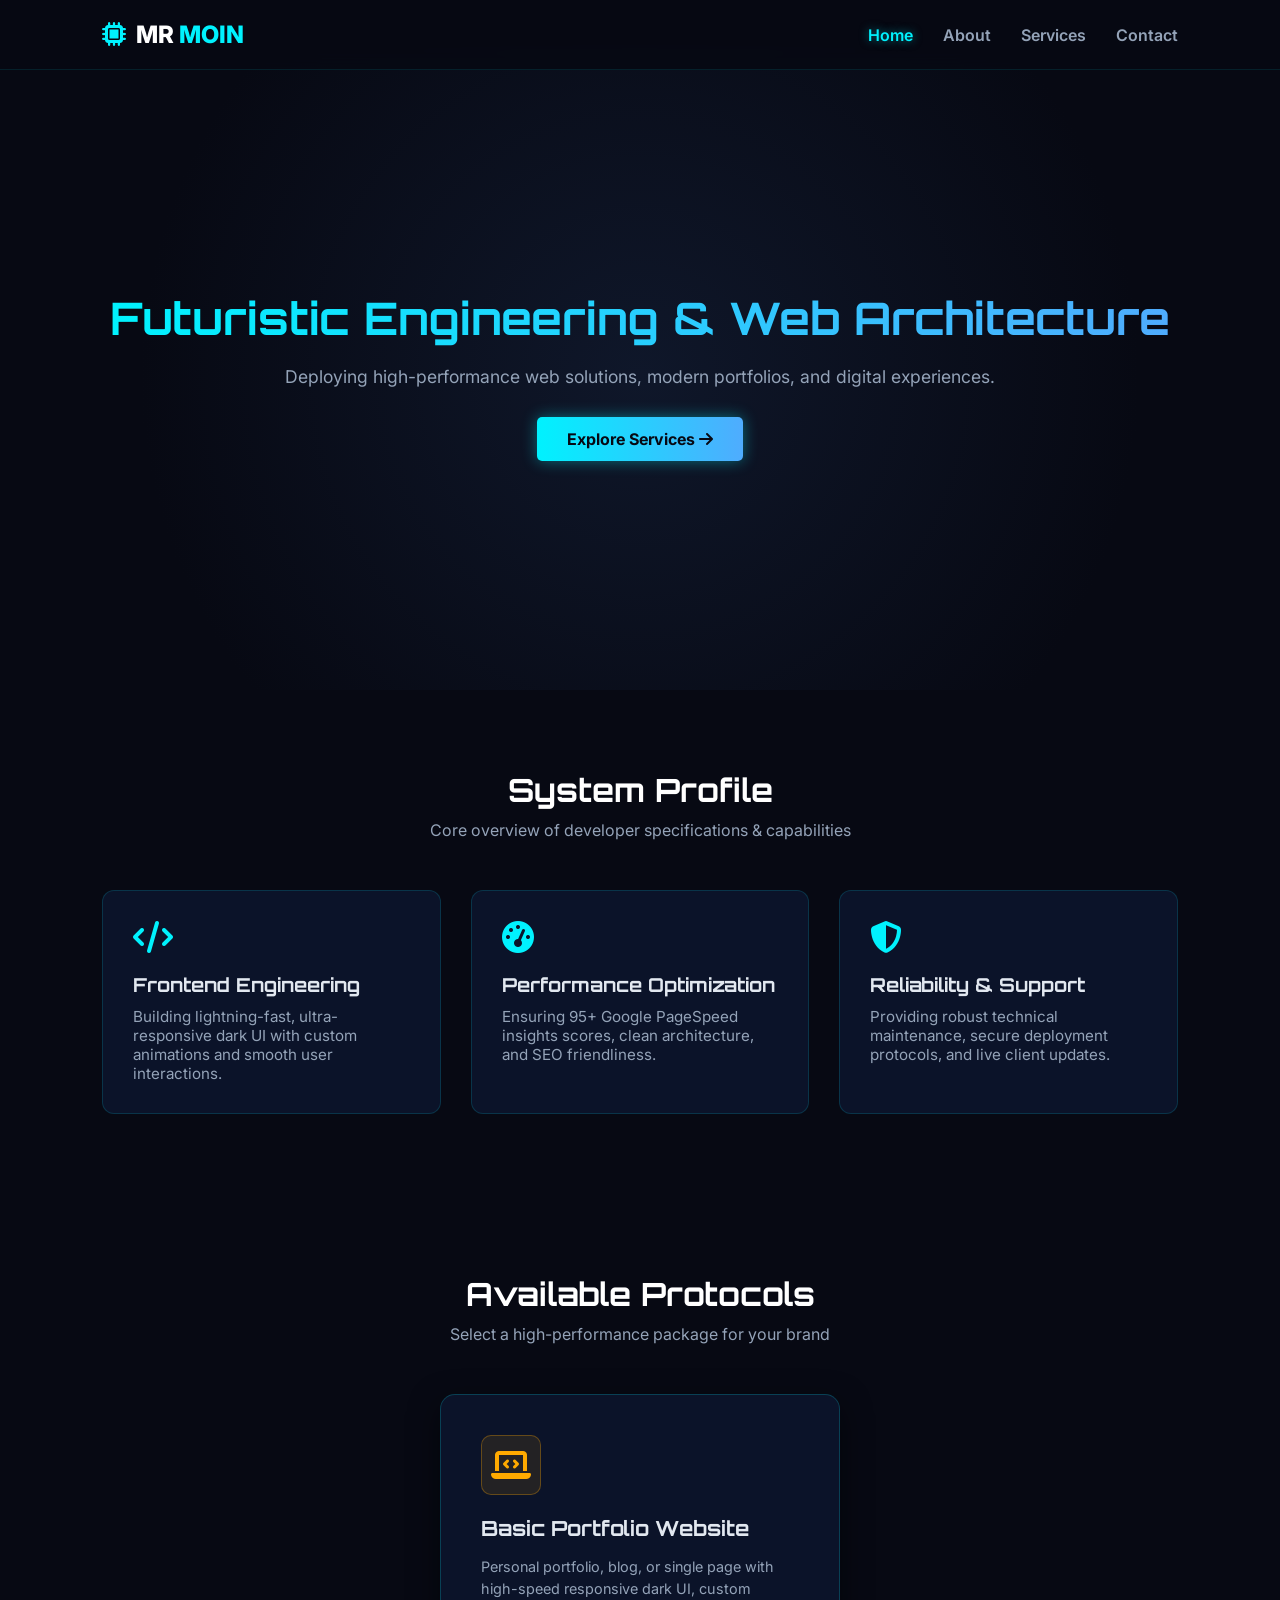
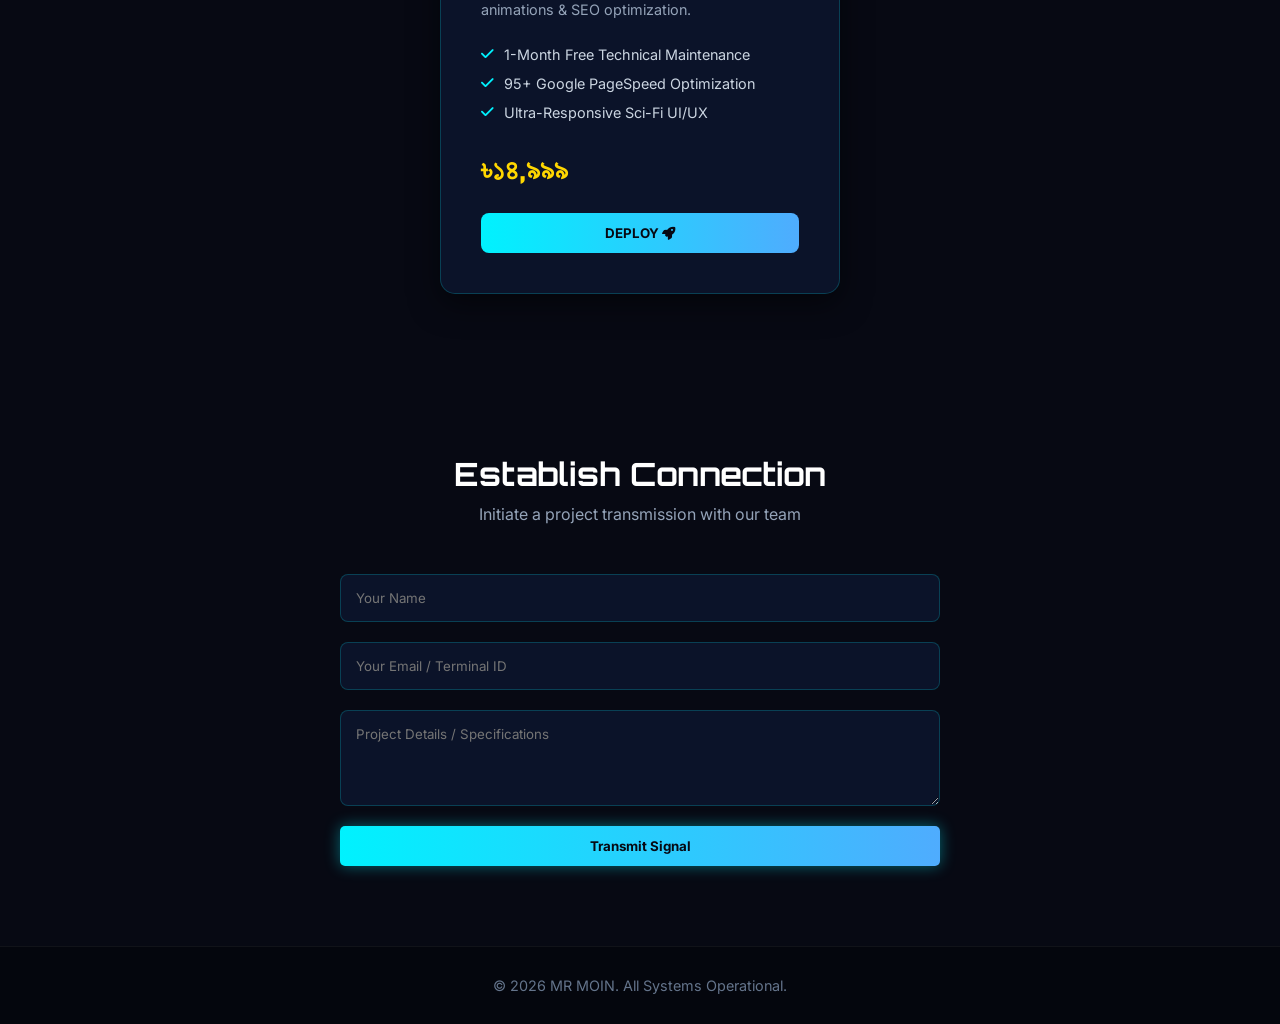
==== index.html @ 54eae76b "Add files via upload" ====
<!DOCTYPE html>
<html lang="en">
<head>
    <meta charset="UTF-8">
    <meta name="viewport" content="width=device-width, initial-scale=1.0">
    <title>MR MOIN | Basic Portfolio & Tech Services</title>
    <link href="https://fonts.googleapis.com/css2?family=Orbitron:wght@400;600;800&family=Inter:wght@300;400;600&display=swap" rel="stylesheet">
    <link rel="stylesheet" href="https://cdnjs.cloudflare.com/ajax/libs/font-awesome/6.4.0/css/all.min.css">
    <link rel="stylesheet" href="style.css">
</head>
<body>

    <header>
        <div class="logo">
            <span class="logo-icon"><i class="fa-solid fa-microchip"></i></span>
            <span class="logo-text">MR <span class="highlight">MOIN</span></span>
        </div>
        <nav>
            <ul>
                <li><a href="#home" class="active">Home</a></li>
                <li><a href="#about">About</a></li>
                <li><a href="#services">Services</a></li>
                <li><a href="#contact">Contact</a></li>
            </ul>
        </nav>
    </header>

    <section id="home" class="hero">
        <div class="hero-content">
            <h1>Futuristic Engineering & Web Architecture</h1>
            <p>Deploying high-performance web solutions, modern portfolios, and digital experiences.</p>
            <a href="#services" class="cta-btn">Explore Services <i class="fa-solid fa-arrow-right"></i></a>
        </div>
    </section>

    <section id="about" class="about-section">
        <div class="section-title">
            <h2>System Profile</h2>
            <p>Core overview of developer specifications & capabilities</p>
        </div>
        <div class="about-grid">
            <div class="about-card">
                <i class="fa-solid fa-code"></i>
                <h3>Frontend Engineering</h3>
                <p>Building lightning-fast, ultra-responsive dark UI with custom animations and smooth user interactions.</p>
            </div>
            <div class="about-card">
                <i class="fa-solid fa-gauge-high"></i>
                <h3>Performance Optimization</h3>
                <p>Ensuring 95+ Google PageSpeed insights scores, clean architecture, and SEO friendliness.</p>
            </div>
            <div class="about-card">
                <i class="fa-solid fa-shield-halved"></i>
                <h3>Reliability & Support</h3>
                <p>Providing robust technical maintenance, secure deployment protocols, and live client updates.</p>
            </div>
        </div>
    </section>

    <section id="services" class="services-section">
        <div class="section-title">
            <h2>Available Protocols</h2>
            <p>Select a high-performance package for your brand</p>
        </div>
        <div class="pricing-container">
            <div class="price-card">
                <div class="card-icon"><i class="fa-solid fa-laptop-code"></i></div>
                <h3>Basic Portfolio Website</h3>
                <p class="desc">Personal portfolio, blog, or single page with high-speed responsive dark UI, custom animations & SEO optimization.</p>
                <ul class="features">
                    <li><i class="fa-solid fa-check"></i> 1-Month Free Technical Maintenance</li>
                    <li><i class="fa-solid fa-check"></i> 95+ Google PageSpeed Optimization</li>
                    <li><i class="fa-solid fa-check"></i> Ultra-Responsive Sci-Fi UI/UX</li>
                </ul>
                <div class="price">৳১৪,৯৯৯</div>
                <button class="deploy-btn" onclick="openModal('Basic Portfolio')">DEPLOY <i class="fa-solid fa-rocket"></i></button>
            </div>
        </div>
    </section>

    <section id="contact" class="contact-section">
        <div class="section-title">
            <h2>Establish Connection</h2>
            <p>Initiate a project transmission with our team</p>
        </div>
        <form class="contact-form" onsubmit="handleForm(event)">
            <input type="text" placeholder="Your Name" required>
            <input type="email" placeholder="Your Email / Terminal ID" required>
            <textarea placeholder="Project Details / Specifications" rows="4" required></textarea>
            <button type="submit" class="cta-btn">Transmit Signal</button>
        </form>
    </section>

    <div id="deployModal" class="modal">
        <div class="modal-content">
            <span class="close-btn" onclick="closeModal()">&times;</span>
            <h3 id="modalTitle">Protocol Initialized</h3>
            <p>You have selected this package. Contact us via WhatsApp or Direct Call to finalize deployment.</p>
            <a href="https://wa.me/88018xxxxxxxx" target="_blank" class="whatsapp-btn"><i class="fa-brands fa-whatsapp"></i> Chat on WhatsApp</a>
        </div>
    </div>

    <footer>
        <p>&copy; 2026 MR MOIN. All Systems Operational.</p>
    </footer>

    <script src="script.js"></script>
</body>
</html>
---- style.css ----
* {
    margin: 0;
    padding: 0;
    box-sizing: border-box;
    font-family: 'Inter', sans-serif;
    scroll-behavior: smooth;
}

body {
    background-color: #070913;
    color: #e2e8f0;
    overflow-x: hidden;
}

/* Header Navbar */
header {
    display: flex;
    justify-content: space-between;
    align-items: center;
    padding: 20px 8%;
    background: rgba(7, 9, 19, 0.9);
    backdrop-filter: blur(10px);
    position: fixed;
    width: 100%;
    top: 0;
    z-index: 1000;
    border-bottom: 1px solid rgba(0, 242, 254, 0.1);
}

.logo {
    display: flex;
    align-items: center;
    gap: 10px;
    font-family: 'Orbitron', sans-serif;
    font-size: 1.5rem;
    font-weight: 800;
    color: #fff;
}

.logo-icon {
    color: #00f2fe;
}

.highlight {
    color: #00f2fe;
}

nav ul {
    display: flex;
    list-style: none;
    gap: 30px;
}

nav ul li a {
    text-decoration: none;
    color: #94a3b8;
    font-weight: 600;
    transition: 0.3s;
}

nav ul li a:hover, nav ul li a.active {
    color: #00f2fe;
    text-shadow: 0 0 10px rgba(0, 242, 254, 0.5);
}

/* Hero Section */
.hero {
    height: 70vh;
    display: flex;
    align-items: center;
    justify-content: center;
    text-align: center;
    padding: 0 20px;
    background: radial-gradient(circle at center, #0f172a 0%, #070913 70%);
    margin-top: 60px;
}

.hero-content h1 {
    font-family: 'Orbitron', sans-serif;
    font-size: 2.8rem;
    margin-bottom: 20px;
    background: linear-gradient(90deg, #00f2fe, #4facfe);
    -webkit-background-clip: text;
    -webkit-text-fill-color: transparent;
}

.hero-content p {
    font-size: 1.1rem;
    color: #94a3b8;
    margin-bottom: 30px;
}

.cta-btn {
    display: inline-block;
    padding: 12px 30px;
    background: linear-gradient(90deg, #00f2fe, #4facfe);
    color: #070913;
    font-weight: 700;
    text-decoration: none;
    border-radius: 5px;
    box-shadow: 0 0 15px rgba(0, 242, 254, 0.4);
    transition: 0.3s;
    border: none;
    cursor: pointer;
}

.cta-btn:hover {
    transform: translateY(-2px);
    box-shadow: 0 0 25px rgba(0, 242, 254, 0.8);
}

/* Common Section Styling */
section {
    padding: 80px 8%;
}

.section-title {
    text-align: center;
    margin-bottom: 50px;
}

.section-title h2 {
    font-family: 'Orbitron', sans-serif;
    font-size: 2rem;
    color: #fff;
    margin-bottom: 10px;
}

.section-title p {
    color: #94a3b8;
}

/* About Grid */
.about-grid {
    display: grid;
    grid-template-columns: repeat(auto-fit, minmax(280px, 1fr));
    gap: 30px;
}

.about-card {
    background: #0b1329;
    border: 1px solid rgba(0, 242, 254, 0.15);
    padding: 30px;
    border-radius: 12px;
    transition: 0.3s;
}

.about-card:hover {
    border-color: #00f2fe;
    box-shadow: 0 0 20px rgba(0, 242, 254, 0.2);
    transform: translateY(-5px);
}

.about-card i {
    font-size: 2rem;
    color: #00f2fe;
    margin-bottom: 20px;
}

.about-card h3 {
    font-family: 'Orbitron', sans-serif;
    margin-bottom: 10px;
    font-size: 1.2rem;
}

.about-card p {
    color: #94a3b8;
    font-size: 0.95rem;
}

/* Pricing / Services Cards */
.pricing-container {
    display: flex;
    justify-content: center;
}

.price-card {
    background: #0b1329;
    border: 1px solid rgba(0, 242, 254, 0.2);
    border-radius: 15px;
    padding: 40px;
    width: 100%;
    max-width: 400px;
    position: relative;
    box-shadow: 0 10px 30px rgba(0,0,0,0.5);
}

.card-icon {
    font-size: 2rem;
    color: #ffaa00;
    background: rgba(255, 170, 0, 0.1);
    width: 60px;
    height: 60px;
    display: flex;
    align-items: center;
    justify-content: center;
    border-radius: 10px;
    margin-bottom: 20px;
    border: 1px solid rgba(255, 170, 0, 0.3);
}

.price-card h3 {
    font-family: 'Orbitron', sans-serif;
    font-size: 1.3rem;
    margin-bottom: 15px;
}

.price-card .desc {
    color: #94a3b8;
    font-size: 0.9rem;
    margin-bottom: 25px;
    line-height: 1.5;
}

.features {
    list-style: none;
    margin-bottom: 30px;
}

.features li {
    font-size: 0.9rem;
    color: #cbd5e1;
    margin-bottom: 12px;
    display: flex;
    align-items: center;
    gap: 10px;
}

.features li i {
    color: #00f2fe;
}

.price {
    font-family: 'Orbitron', sans-serif;
    font-size: 1.8rem;
    font-weight: 800;
    color: #ffd700;
    margin-bottom: 25px;
}

.deploy-btn {
    width: 100%;
    padding: 12px;
    background: linear-gradient(90deg, #00f2fe, #4facfe);
    border: none;
    border-radius: 8px;
    font-weight: 700;
    color: #070913;
    cursor: pointer;
    transition: 0.3s;
}

.deploy-btn:hover {
    opacity: 0.9;
    box-shadow: 0 0 15px rgba(0, 242, 254, 0.6);
}

/* Contact Form */
.contact-form {
    max-width: 600px;
    margin: 0 auto;
    display: flex;
    flex-direction: column;
    gap: 20px;
}

.contact-form input, .contact-form textarea {
    background: #0b1329;
    border: 1px solid rgba(0, 242, 254, 0.2);
    padding: 15px;
    border-radius: 8px;
    color: #fff;
    outline: none;
}

.contact-form input:focus, .contact-form textarea:focus {
    border-color: #00f2fe;
}

/* Modal Styling */
.modal {
    display: none;
    position: fixed;
    z-index: 2000;
    left: 0;
    top: 0;
    width: 100%;
    height: 100%;
    background: rgba(0,0,0,0.8);
    backdrop-filter: blur(5px);
    justify-content: center;
    align-items: center;
}

.modal-content {
    background: #0b1329;
    border: 1px solid #00f2fe;
    padding: 40px;
    border-radius: 15px;
    text-align: center;
    max-width: 400px;
    width: 90%;
    position: relative;
    box-shadow: 0 0 30px rgba(0, 242, 254, 0.3);
}

.close-btn {
    position: absolute;
    top: 15px;
    right: 20px;
    font-size: 1.5rem;
    cursor: pointer;
    color: #94a3b8;
}

.whatsapp-btn {
    display: inline-block;
    margin-top: 20px;
    background: #25d366;
    color: #fff;
    padding: 10px 20px;
    border-radius: 8px;
    text-decoration: none;
    font-weight: 600;
}

footer {
    text-align: center;
    padding: 30px;
    background: #04060d;
    color: #64748b;
    font-size: 0.9rem;
    border-top: 1px solid rgba(255,255,255,0.05);
}
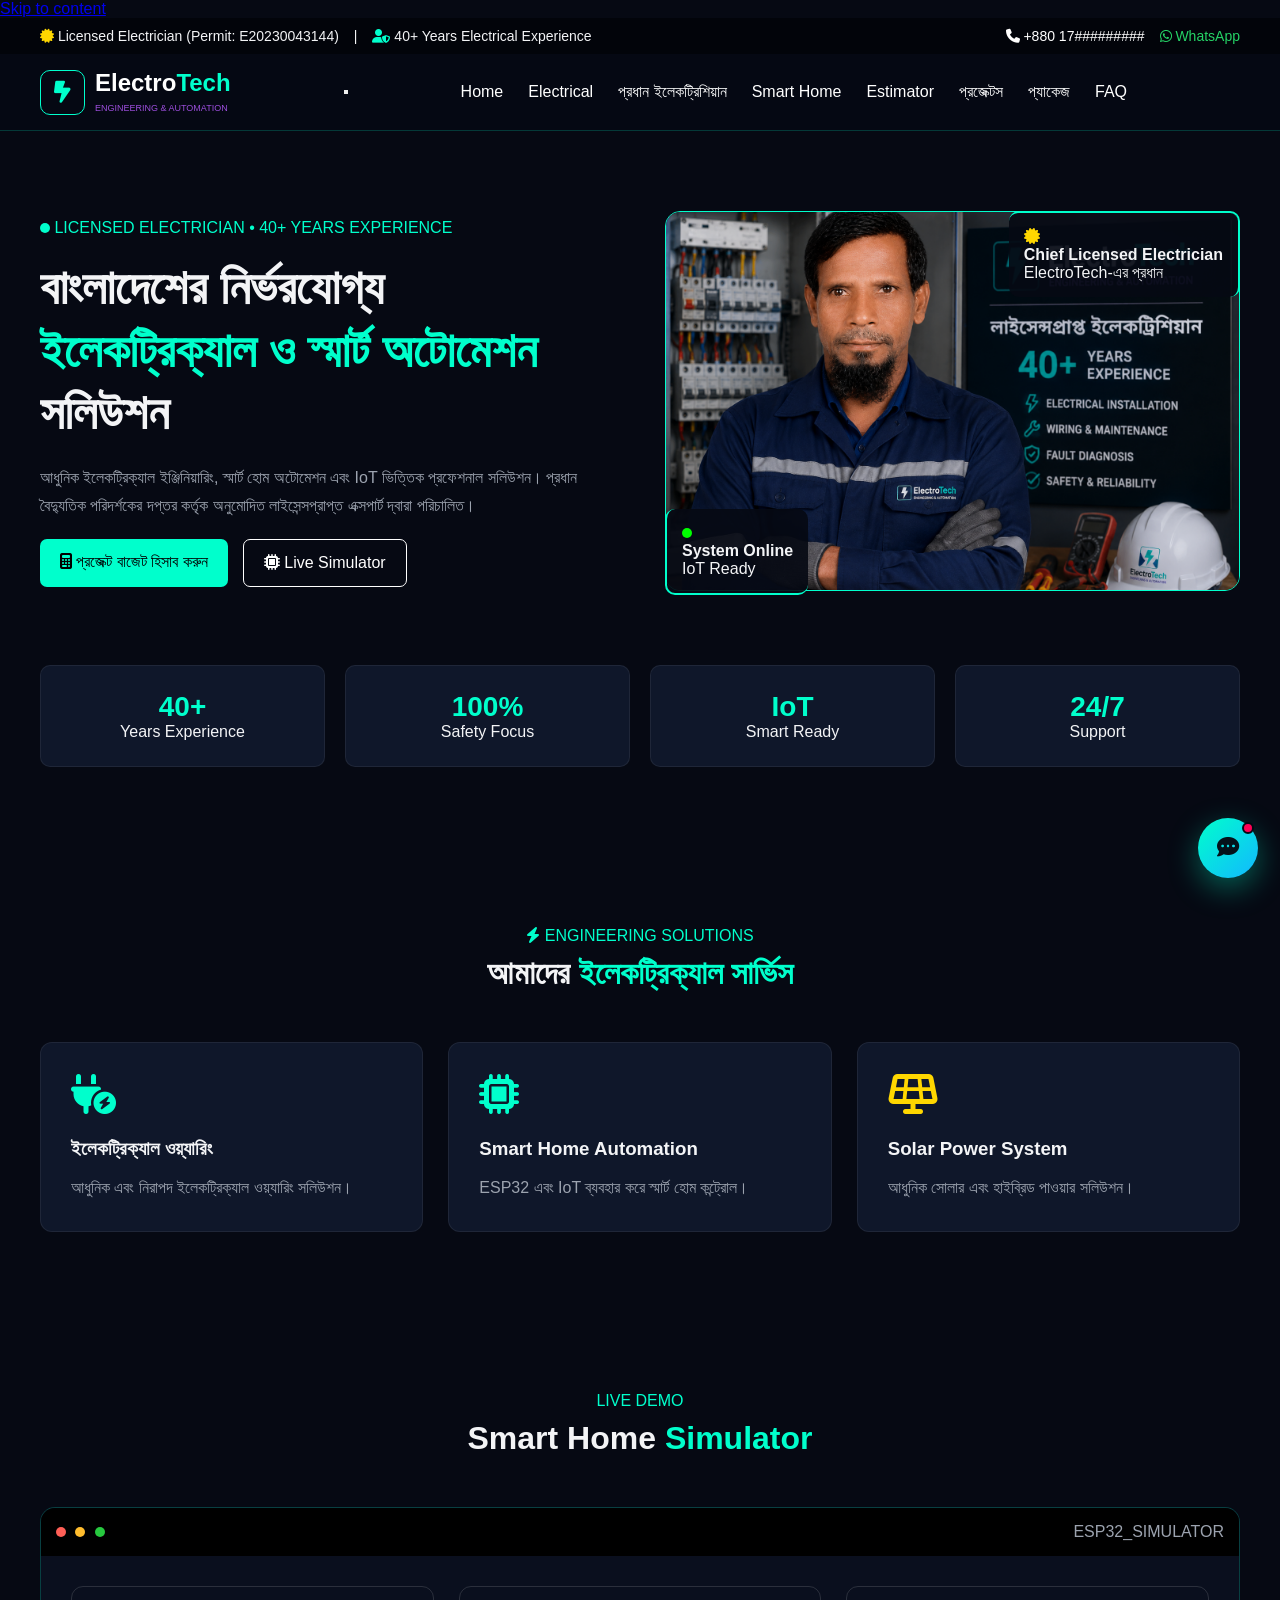
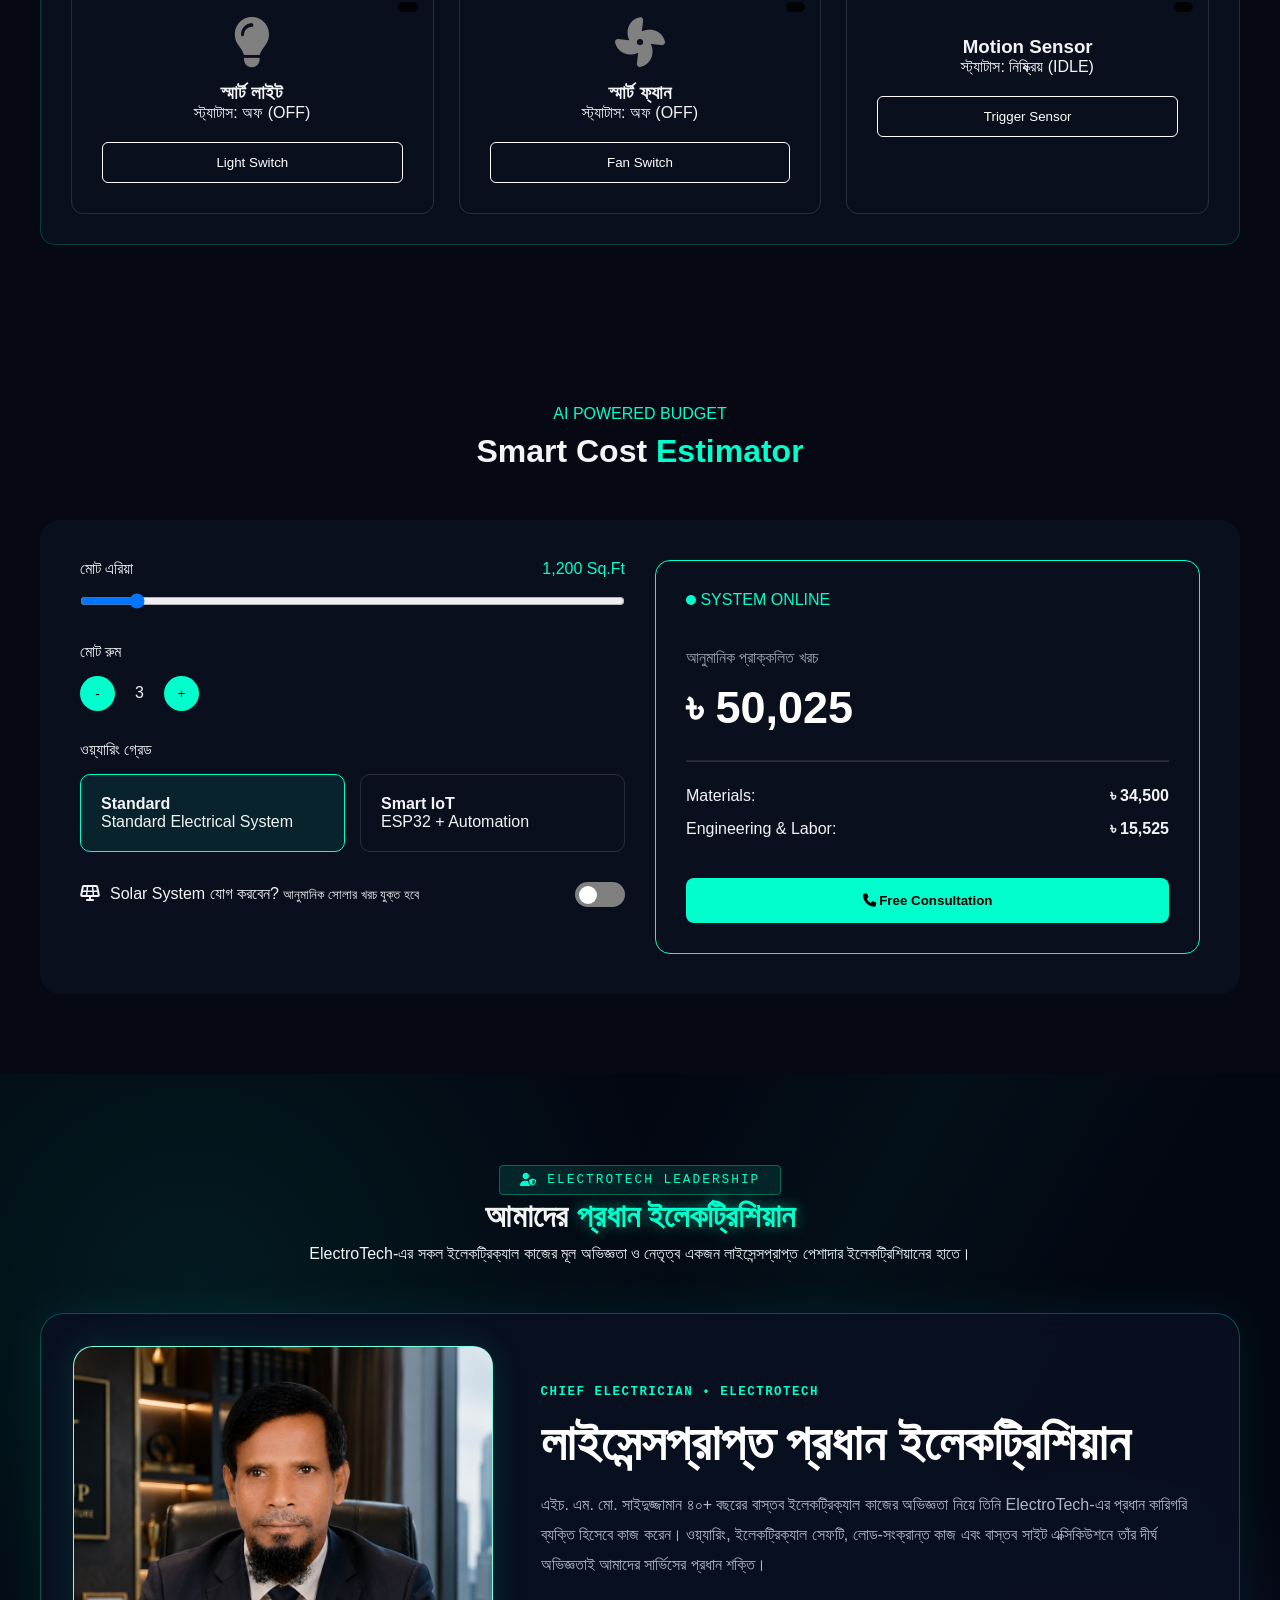
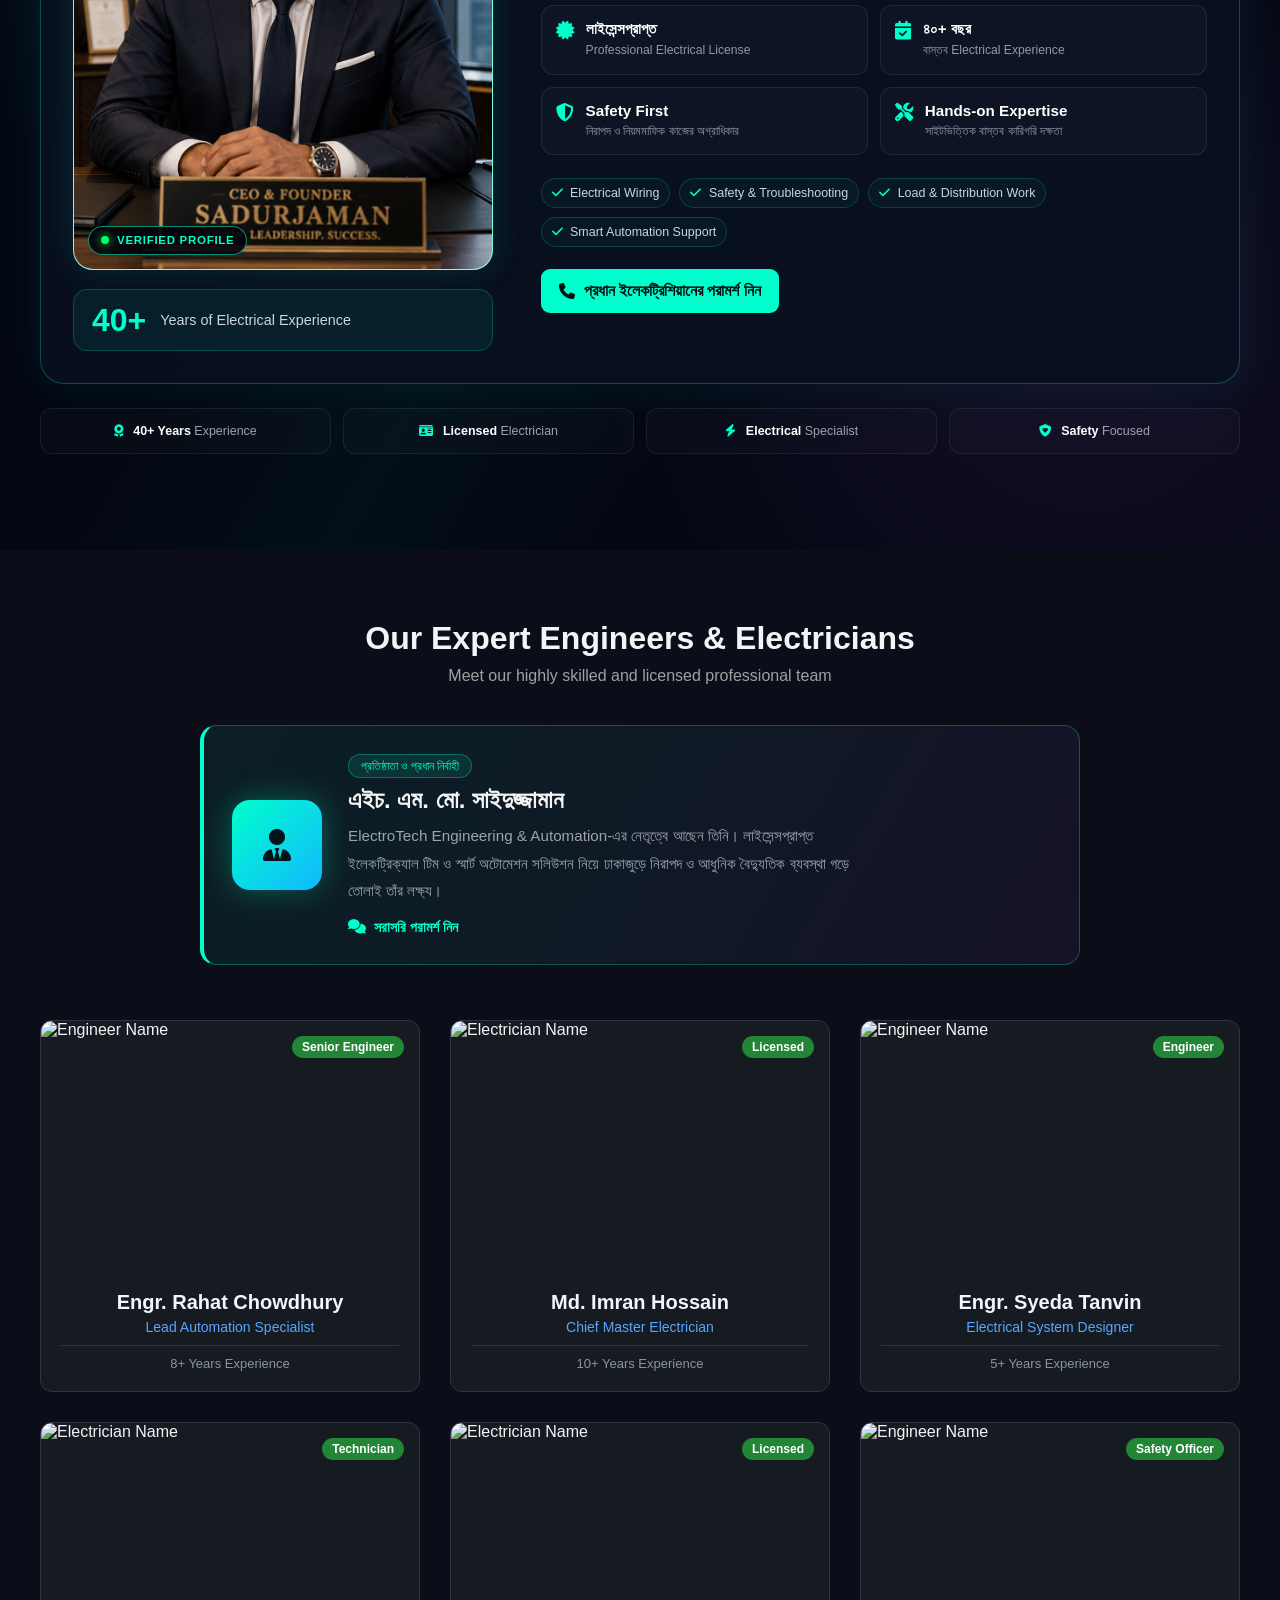
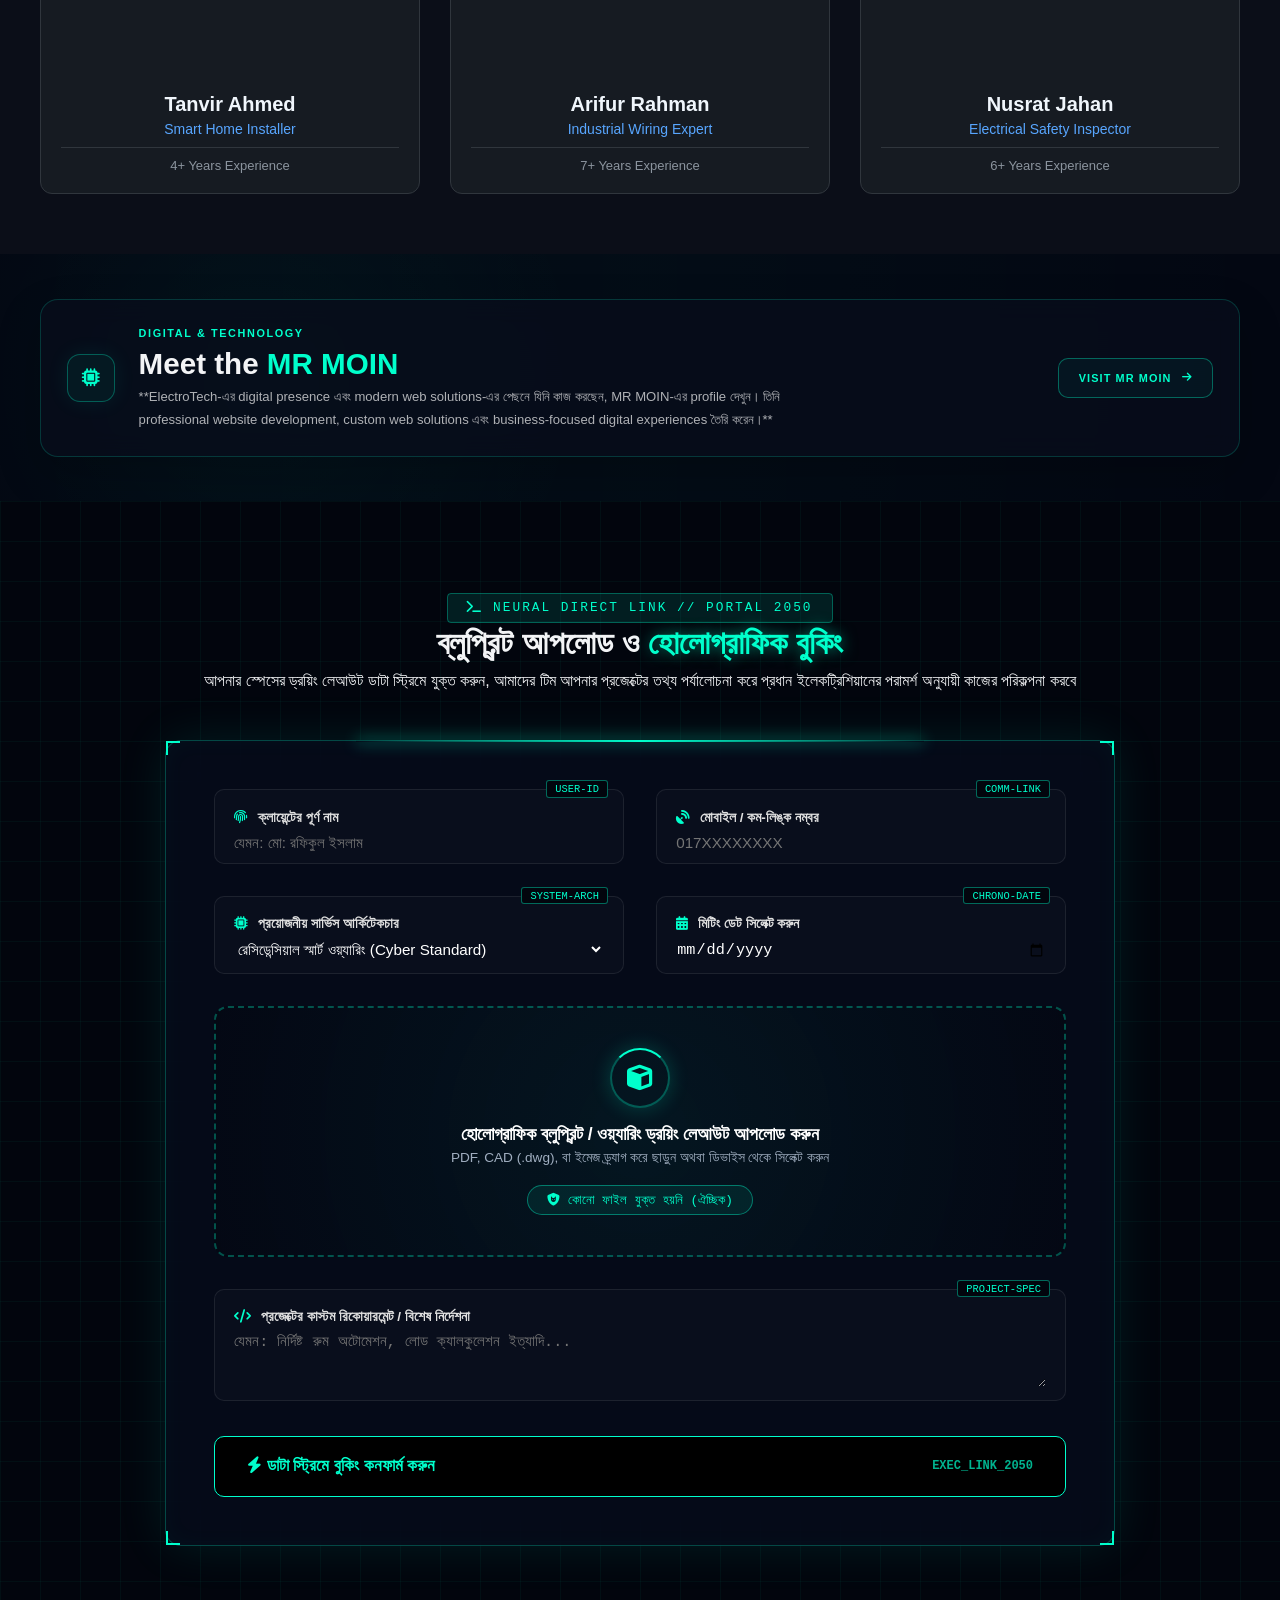
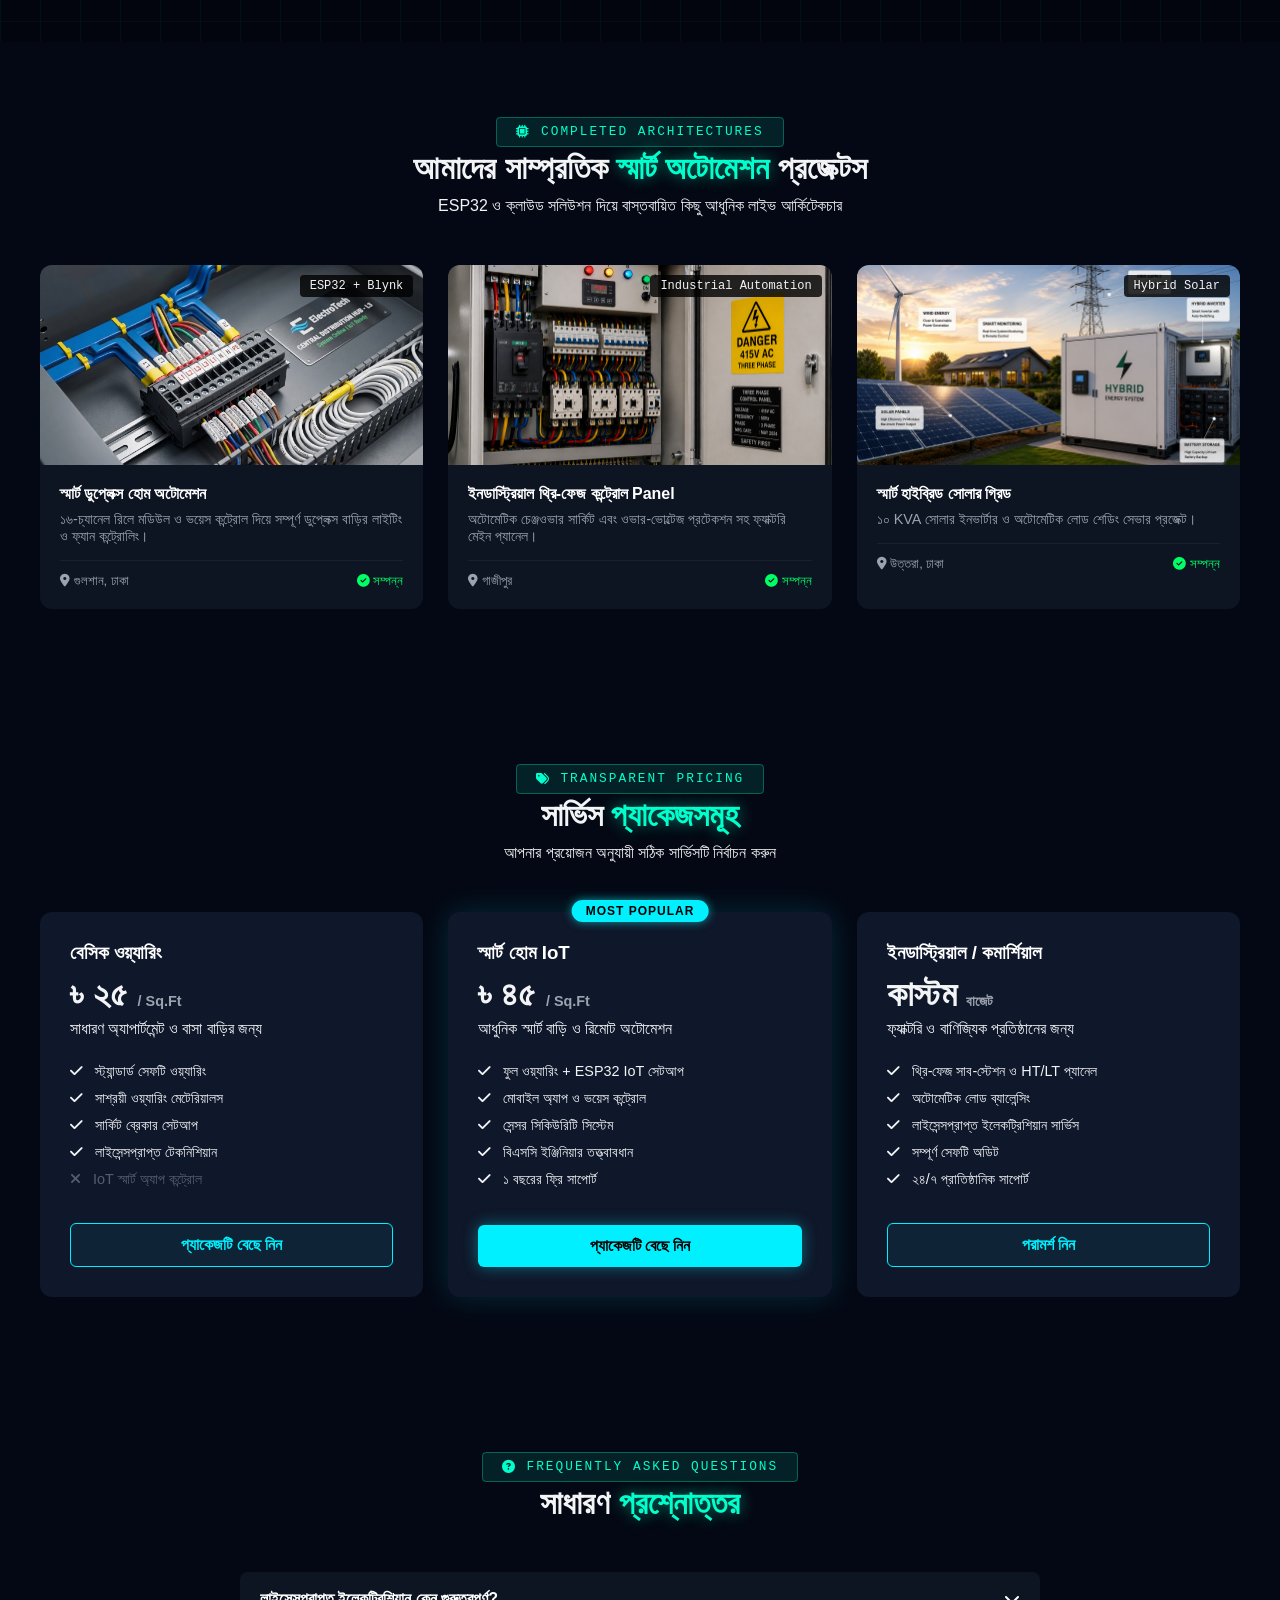
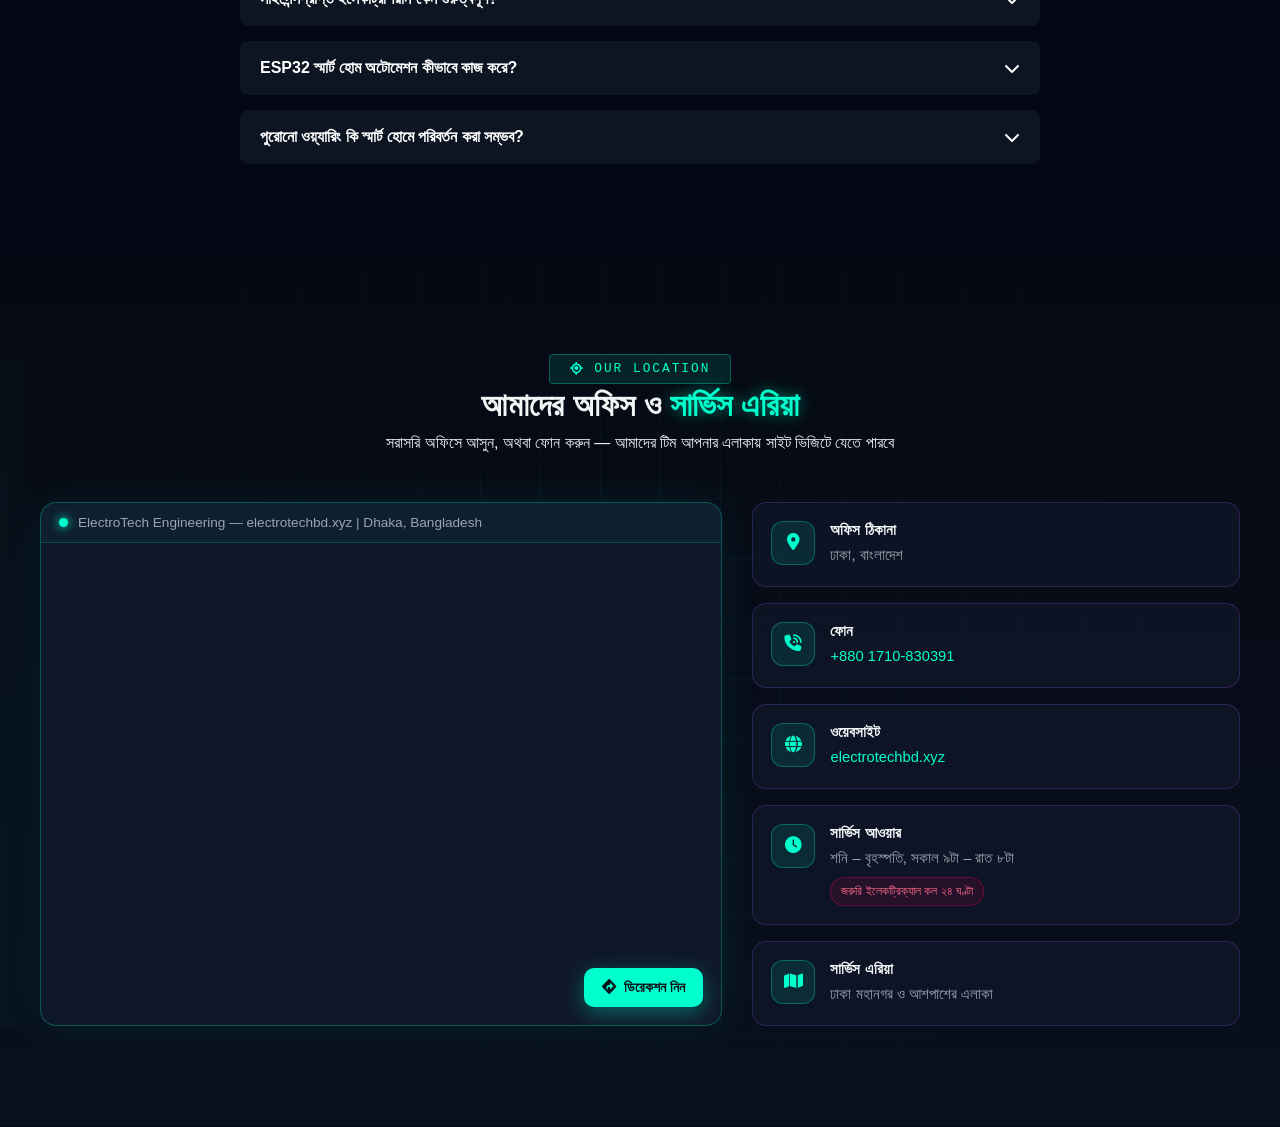
==== commit e013abd3: "Add files via upload" ====
--- a/index.html
+++ b/index.html
@@ -1,109 +1,1319 @@
-<!DOCTYPE html>
-<html lang="en">
-<head>
-    <meta charset="UTF-8">
-    <meta name="viewport" content="width=device-width, initial-scale=1.0">
-    <title>MR MOIN | Basic Portfolio & Tech Services</title>
-    <link href="https://fonts.googleapis.com/css2?family=Orbitron:wght@400;600;800&family=Inter:wght@300;400;600&display=swap" rel="stylesheet">
-    <link rel="stylesheet" href="https://cdnjs.cloudflare.com/ajax/libs/font-awesome/6.4.0/css/all.min.css">
-    <link rel="stylesheet" href="style.css">
-</head>
-<body>
-
-    <header>
-        <div class="logo">
-            <span class="logo-icon"><i class="fa-solid fa-microchip"></i></span>
-            <span class="logo-text">MR <span class="highlight">MOIN</span></span>
-        </div>
-        <nav>
-            <ul>
-                <li><a href="#home" class="active">Home</a></li>
-                <li><a href="#about">About</a></li>
-                <li><a href="#services">Services</a></li>
-                <li><a href="#contact">Contact</a></li>
-            </ul>
-        </nav>
-    </header>
-
-    <section id="home" class="hero">
-        <div class="hero-content">
-            <h1>Futuristic Engineering & Web Architecture</h1>
-            <p>Deploying high-performance web solutions, modern portfolios, and digital experiences.</p>
-            <a href="#services" class="cta-btn">Explore Services <i class="fa-solid fa-arrow-right"></i></a>
-        </div>
-    </section>
-
-    <section id="about" class="about-section">
-        <div class="section-title">
-            <h2>System Profile</h2>
-            <p>Core overview of developer specifications & capabilities</p>
-        </div>
-        <div class="about-grid">
-            <div class="about-card">
-                <i class="fa-solid fa-code"></i>
-                <h3>Frontend Engineering</h3>
-                <p>Building lightning-fast, ultra-responsive dark UI with custom animations and smooth user interactions.</p>
-            </div>
-            <div class="about-card">
-                <i class="fa-solid fa-gauge-high"></i>
-                <h3>Performance Optimization</h3>
-                <p>Ensuring 95+ Google PageSpeed insights scores, clean architecture, and SEO friendliness.</p>
-            </div>
-            <div class="about-card">
-                <i class="fa-solid fa-shield-halved"></i>
-                <h3>Reliability & Support</h3>
-                <p>Providing robust technical maintenance, secure deployment protocols, and live client updates.</p>
-            </div>
-        </div>
-    </section>
-
-    <section id="services" class="services-section">
-        <div class="section-title">
-            <h2>Available Protocols</h2>
-            <p>Select a high-performance package for your brand</p>
-        </div>
-        <div class="pricing-container">
-            <div class="price-card">
-                <div class="card-icon"><i class="fa-solid fa-laptop-code"></i></div>
-                <h3>Basic Portfolio Website</h3>
-                <p class="desc">Personal portfolio, blog, or single page with high-speed responsive dark UI, custom animations & SEO optimization.</p>
-                <ul class="features">
-                    <li><i class="fa-solid fa-check"></i> 1-Month Free Technical Maintenance</li>
-                    <li><i class="fa-solid fa-check"></i> 95+ Google PageSpeed Optimization</li>
-                    <li><i class="fa-solid fa-check"></i> Ultra-Responsive Sci-Fi UI/UX</li>
-                </ul>
-                <div class="price">৳১৪,৯৯৯</div>
-                <button class="deploy-btn" onclick="openModal('Basic Portfolio')">DEPLOY <i class="fa-solid fa-rocket"></i></button>
-            </div>
-        </div>
-    </section>
-
-    <section id="contact" class="contact-section">
-        <div class="section-title">
-            <h2>Establish Connection</h2>
-            <p>Initiate a project transmission with our team</p>
-        </div>
-        <form class="contact-form" onsubmit="handleForm(event)">
-            <input type="text" placeholder="Your Name" required>
-            <input type="email" placeholder="Your Email / Terminal ID" required>
-            <textarea placeholder="Project Details / Specifications" rows="4" required></textarea>
-            <button type="submit" class="cta-btn">Transmit Signal</button>
-        </form>
-    </section>
-
-    <div id="deployModal" class="modal">
-        <div class="modal-content">
-            <span class="close-btn" onclick="closeModal()">&times;</span>
-            <h3 id="modalTitle">Protocol Initialized</h3>
-            <p>You have selected this package. Contact us via WhatsApp or Direct Call to finalize deployment.</p>
-            <a href="https://wa.me/88018xxxxxxxx" target="_blank" class="whatsapp-btn"><i class="fa-brands fa-whatsapp"></i> Chat on WhatsApp</a>
-        </div>
-    </div>
-
-    <footer>
-        <p>&copy; 2026 MR MOIN. All Systems Operational.</p>
-    </footer>
-
-    <script src="script.js"></script>
-</body>
-</html>+<!DOCTYPE html>
+<html lang="bn">
+<head>
+    <meta charset="UTF-8">
+
+    <meta name="viewport" content="width=device-width, initial-scale=1.0">
+
+    <title>ElectroTech | Licensed Electrical & Smart Automation</title>
+
+    <!-- <link rel="icon" type="image/png" href="img/electrotechLogo.png"> -->
+    <link rel="icon" type="image/png" href="/img/electrotechLogo.png">
+
+    <link rel="stylesheet" href="style.css">
+
+    <link rel="stylesheet" href="https://cdnjs.cloudflare.com/ajax/libs/font-awesome/6.4.0/css/all.min.css">
+
+</head>
+
+<body>
+    <a class="skip-link" href="#home">Skip to content</a>
+
+    <!-- TOP BAR -->
+    <div class="top-bar">
+        <div class="container top-bar-flex">
+
+            <div class="top-info">
+                <span>
+                    <i class="fa-solid fa-certificate gold-text"></i>
+                    Licensed Electrician (Permit: E20230043144)
+                </span>
+
+                <span class="divider">|</span>
+
+                <span>
+                    <i class="fa-solid fa-user-shield cyan-text"></i>
+                    40+ Years Electrical Experience
+                </span>
+            </div>
+
+           <div class="top-contact">
+                <a href="tel:+8801710830391">
+                    <i class="fa-solid fa-phone"></i>
+                    +880 17#########
+                </a>
+
+                <a href="#" class="wa-btn">
+                    <i class="fa-brands fa-whatsapp"></i>
+                    WhatsApp
+                </a>
+            </div>
+
+        </div>
+    </div>
+
+
+    <!-- HEADER -->
+    <header class="main-header">
+
+        <div class="container header-flex">
+
+            <a href="#home" class="logo-box">
+
+                <div class="logo-icon">
+                    <i class="fa-solid fa-bolt-lightning"></i>
+                </div>
+
+                <div class="logo-text">
+                    <span class="brand-name">
+                        Electro<span>Tech</span>
+                    </span>
+
+                    <span class="brand-sub">
+                        ENGINEERING & AUTOMATION
+                    </span>
+                </div>
+
+            </a>
+
+
+            <button class="mobile-menu-toggle" type="button"
+                    aria-label="Open navigation menu"
+                    aria-expanded="false"
+                    aria-controls="site-navigation">
+                <span></span><span></span><span></span>
+            </button>
+
+            <nav class="nav-menu" id="site-navigation">
+                <a href="#home">Home</a>
+                <a href="#electrical">Electrical</a>
+                <a href="#chief-electrician">প্রধান ইলেকট্রিশিয়ান</a>
+                <a href="#simulator">Smart Home</a>
+                <a href="#estimator">Estimator</a>
+                <a href="#projects">প্রজেক্টস</a>
+                <a href="#pricing">প্যাকেজ</a>
+                <a href="#booking" class="btn btn-glow">বুকিং করুন</a>
+                <a href="#faq">FAQ</a>
+            </nav>
+
+            <div class="header-action">
+                <a href="#contact" class="btn btn-glow">
+                    <i class="fa-solid fa-headset"></i>
+                    SUPPORT
+                </a>
+            </div>
+
+        </div>
+
+    </header>
+
+
+    <!-- HERO -->
+    <section class="hero-section" id="home">
+
+        <div class="container hero-grid">
+
+            <div class="hero-content">
+
+                <div class="hero-badge">
+                    <span class="live-dot"></span>
+                    LICENSED ELECTRICIAN • 40+ YEARS EXPERIENCE
+                </div>
+
+                <h1 class="hero-title">
+                    বাংলাদেশের নির্ভরযোগ্য <br>
+
+                    <span class="highlight-text">
+                        ইলেকট্রিক্যাল ও স্মার্ট অটোমেশন
+                    </span>
+
+                    সলিউশন
+                </h1>
+
+                <p class="hero-desc">
+                    আধুনিক ইলেকট্রিক্যাল ইঞ্জিনিয়ারিং, স্মার্ট হোম অটোমেশন এবং IoT ভিত্তিক প্রফেশনাল সলিউশন। প্রধান বৈদ্যুতিক পরিদর্শকের দপ্তর কর্তৃক অনুমোদিত লাইসেন্সপ্রাপ্ত এক্সপার্ট দ্বারা পরিচালিত।
+                </p>
+
+
+                <div class="hero-btns">
+
+                    <a href="#estimator" class="btn btn-primary">
+                        <i class="fa-solid fa-calculator"></i>
+                        প্রজেক্ট বাজেট হিসাব করুন
+                    </a>
+
+                    <a href="#simulator" class="btn btn-outline">
+                        <i class="fa-solid fa-microchip"></i>
+                        Live Simulator
+                    </a>
+
+                </div>
+
+            </div>
+
+
+            <div class="hero-image-box">
+
+                <img src="img/11a.png" class="hero-main-img father-hero-img" alt="ElectroTech Chief Licensed Electrician">
+
+                <div class="floating-badge top-right">
+
+                    <i class="fa-solid fa-certificate gold-icon"></i>
+
+                    <div>
+                        <h4>Chief Licensed Electrician</h4>
+                        <p>ElectroTech-এর প্রধান</p>
+                    </div>
+
+                </div>
+
+
+                <div class="floating-badge bottom-left">
+
+                    <span class="pulse-green"></span>
+
+                    <div>
+                        <h4>System Online</h4>
+                        <p>IoT Ready</p>
+                    </div>
+
+                </div>
+
+            </div>
+
+        </div>
+
+
+        <div class="container hero-metrics">
+
+            <div class="metric-box reveal-item">
+                <h3>40+</h3>
+                <p>Years Experience</p>
+            </div>
+
+            <div class="metric-box reveal-item">
+                <h3>100%</h3>
+                <p>Safety Focus</p>
+            </div>
+
+            <div class="metric-box reveal-item">
+                <h3>IoT</h3>
+                <p>Smart Ready</p>
+            </div>
+
+            <div class="metric-box reveal-item">
+                <h3>24/7</h3>
+                <p>Support</p>
+            </div>
+
+        </div>
+
+    </section>
+
+
+    <!-- SERVICES -->
+    <section class="services-section" id="electrical">
+
+        <div class="container">
+
+            <div class="section-header">
+
+                <span class="sub-badge">
+                    <i class="fa-solid fa-bolt"></i>
+                    ENGINEERING SOLUTIONS
+                </span>
+
+                <h2 class="section-title">
+                    আমাদের
+                    <span class="highlight-text">
+                        ইলেকট্রিক্যাল সার্ভিস
+                    </span>
+                </h2>
+
+            </div>
+
+
+            <div class="services-grid">
+
+                <div class="service-card reveal-item">
+
+                    <div class="card-icon">
+                        <i class="fa-solid fa-plug-circle-bolt"></i>
+                    </div>
+
+                    <h3>ইলেকট্রিক্যাল ওয়্যারিং</h3>
+
+                    <p>
+                        আধুনিক এবং নিরাপদ ইলেকট্রিক্যাল
+                        ওয়্যারিং সলিউশন।
+                    </p>
+
+                </div>
+
+
+                <div class="service-card reveal-item">
+
+                    <div class="card-icon">
+                        <i class="fa-solid fa-microchip"></i>
+                    </div>
+
+                    <h3>Smart Home Automation</h3>
+
+                    <p>
+                        ESP32 এবং IoT ব্যবহার করে
+                        স্মার্ট হোম কন্ট্রোল।
+                    </p>
+
+                </div>
+
+
+                <div class="service-card reveal-item">
+
+                    <div class="card-icon solar-icon">
+                        <i class="fa-solid fa-solar-panel"></i>
+                    </div>
+
+                    <h3>Solar Power System</h3>
+
+                    <p>
+                        আধুনিক সোলার এবং হাইব্রিড
+                        পাওয়ার সলিউশন।
+                    </p>
+
+                </div>
+
+            </div>
+
+        </div>
+
+    </section>
+
+
+    <!-- SIMULATOR -->
+    <section class="simulator-section" id="simulator">
+
+        <div class="container">
+
+            <div class="section-header">
+
+                <span class="sub-badge">
+                    LIVE DEMO
+                </span>
+
+                <h2 class="section-title">
+                    Smart Home
+                    <span class="highlight-text">
+                        Simulator
+                    </span>
+                </h2>
+
+            </div>
+
+
+            <div class="simulator-panel">
+
+                <div class="panel-header">
+
+                    <span class="dot red"></span>
+                    <span class="dot yellow"></span>
+                    <span class="dot green"></span>
+
+                    <span class="panel-title">
+                        ESP32_SIMULATOR
+                    </span>
+
+                </div>
+
+
+                <div class="simulator-grid">
+
+
+                    <!-- LIGHT -->
+
+                    <div class="control-card reveal-item" id="card-light">
+
+                        <div class="status-indicator"></div>
+
+                        <i class="fa-solid fa-lightbulb sim-icon"></i>
+
+                        <h3>স্মার্ট লাইট</h3>
+
+                        <p id="status-light">
+                            স্ট্যাটাস:
+                            <span>অফ (OFF)</span>
+                        </p>
+
+                        <button class="sim-btn"
+                            onclick="toggleAppliance('light')">
+
+                            Light Switch
+
+                        </button>
+
+                    </div>
+
+
+                    <!-- FAN -->
+
+                    <div class="control-card reveal-item" id="card-fan">
+
+                        <div class="status-indicator"></div>
+
+                        <i class="fa-solid fa-fan sim-icon"></i>
+
+                        <h3>স্মার্ট ফ্যান</h3>
+
+                        <p id="status-fan">
+                            স্ট্যাটাস:
+                            <span>অফ (OFF)</span>
+                        </p>
+
+                        <button class="sim-btn"
+                            onclick="toggleAppliance('fan')">
+
+                            Fan Switch
+
+                        </button>
+
+                    </div>
+
+
+                    <!-- SENSOR -->
+
+                    <div class="control-card reveal-item" id="card-sensor">
+
+                        <div class="status-indicator"></div>
+
+                        <i class="fa-solid fa-radar sim-icon"></i>
+
+                        <h3>Motion Sensor</h3>
+
+                        <p id="status-sensor">
+                            স্ট্যাটাস:
+                            <span>নিষ্ক্রিয় (IDLE)</span>
+                        </p>
+
+                        <button class="sim-btn"
+                            onclick="toggleAppliance('sensor')">
+
+                            Trigger Sensor
+
+                        </button>
+
+                    </div>
+
+
+                </div>
+
+            </div>
+
+        </div>
+
+    </section>
+
+
+    <!-- ESTIMATOR -->
+    <section class="estimator-section" id="estimator">
+
+        <div class="container">
+
+            <div class="section-header">
+
+                <span class="sub-badge">
+                    AI POWERED BUDGET
+                </span>
+
+                <h2 class="section-title">
+
+                    Smart Cost
+
+                    <span class="highlight-text">
+                        Estimator
+                    </span>
+
+                </h2>
+
+            </div>
+
+
+            <div class="estimator-wrapper">
+
+
+                <!-- CONTROLS -->
+
+                <div class="estimator-controls">
+
+
+                    <!-- AREA -->
+
+                    <div class="control-group">
+
+                        <div class="label-row">
+
+                            <label>
+                                মোট এরিয়া
+                            </label>
+
+                            <span id="sqft-val"
+                                class="highlight-val">
+
+                                1,200 Sq.Ft
+
+                            </span>
+
+                        </div>
+
+
+                        <input
+                            type="range"
+                            id="sqft-slider"
+                            min="300"
+                            max="10000"
+                            step="100"
+                            value="1200"
+                            oninput="calculateBudget()">
+
+                    </div>
+
+
+                    <!-- ROOM -->
+
+                    <div class="control-group">
+
+                        <label>
+                            মোট রুম
+                        </label>
+
+
+                        <div class="counter-box">
+
+                            <button
+                                class="cnt-btn"
+                                onclick="updateRooms(-1)">
+
+                                -
+
+                            </button>
+
+
+                            <span id="room-count">
+                                3
+                            </span>
+
+
+                            <button
+                                class="cnt-btn"
+                                onclick="updateRooms(1)">
+
+                                +
+
+                            </button>
+
+                        </div>
+
+                    </div>
+
+
+                    <!-- GRADE -->
+
+                    <div class="control-group">
+
+                        <label>
+                            ওয়্যারিং গ্রেড
+                        </label>
+
+
+                        <div class="grade-selector">
+
+
+                            <div
+                                class="grade-card active"
+                                onclick="setGrade('standard', this)">
+
+                                <h4>Standard</h4>
+
+                                <p>
+                                    Standard Electrical System
+                                </p>
+
+                            </div>
+
+
+                            <div
+                                class="grade-card"
+                                onclick="setGrade('smart', this)">
+
+                                <h4>Smart IoT</h4>
+
+                                <p>
+                                    ESP32 + Automation
+                                </p>
+
+                            </div>
+
+
+                        </div>
+
+                    </div>
+
+
+                    <!-- SOLAR -->
+
+                    <div class="control-group toggle-group">
+
+                        <div class="toggle-info">
+
+                            <i class="fa-solid fa-solar-panel"></i>
+
+                            <div>
+
+                                <span class="toggle-title">
+                                    Solar System যোগ করবেন?
+                                </span>
+
+                                <small>
+                                    আনুমানিক সোলার খরচ যুক্ত হবে
+                                </small>
+
+                            </div>
+
+                        </div>
+
+
+                        <label class="switch">
+
+                            <input
+                                type="checkbox"
+                                id="solar-toggle"
+                                onchange="calculateBudget()">
+
+                            <span class="slider"></span>
+
+                        </label>
+
+                    </div>
+
+
+                </div>
+
+
+                <!-- RESULT -->
+
+                <div class="estimator-display">
+
+                    <div class="holo-header">
+
+                        <span class="pulse-dot"></span>
+
+                        SYSTEM ONLINE
+
+                    </div>
+
+
+                    <div class="display-content">
+
+                        <p class="est-label">
+                            আনুমানিক প্রাক্কলিত খরচ
+                        </p>
+
+
+                        <h2
+                            id="total-price"
+                            class="holo-price">
+
+                            ৳ 0
+
+                        </h2>
+
+
+                        <hr class="holo-line">
+
+
+                        <div class="breakdown-list">
+
+                            <div class="bd-item">
+
+                                <span>
+                                    Materials:
+                                </span>
+
+                                <strong id="mat-cost">
+                                    ৳ 0
+                                </strong>
+
+                            </div>
+
+
+                            <div class="bd-item">
+
+                                <span>
+                                    Engineering & Labor:
+                                </span>
+
+                                <strong id="labor-cost">
+                                    ৳ 0
+                                </strong>
+
+                            </div>
+
+
+                            <div
+                                class="bd-item"
+                                id="solar-row"
+                                style="display:none;">
+
+                                <span>
+                                    Solar Add-on:
+                                </span>
+
+                                <strong id="solar-cost">
+                                    ৳ 0
+                                </strong>
+
+                            </div>
+
+                        </div>
+
+
+                        <button
+                            class="btn-cyber"
+                            onclick="triggerConsultation()">
+
+                            <i class="fa-solid fa-phone"></i>
+
+                            Free Consultation
+
+                        </button>
+
+                    </div>
+
+                </div>
+
+
+            </div>
+
+        </div>
+
+    </section>
+
+    <!-- CHIEF ELECTRICIAN / FOUNDER SECTION -->
+<section class="chief-electrician-section" id="chief-electrician">
+  <div class="chief-glow"></div>
+  <div class="container">
+    <div class="section-header text-center">
+      <span class="sub-badge-cyber"><i class="fa-solid fa-user-shield"></i> ELECTROTECH LEADERSHIP</span>
+      <h2 class="section-title">আমাদের <span class="highlight-text-cyan">প্রধান ইলেকট্রিশিয়ান</span></h2>
+      <p class="section-desc">
+        ElectroTech-এর সকল ইলেকট্রিক্যাল কাজের মূল অভিজ্ঞতা ও নেতৃত্ব একজন
+        লাইসেন্সপ্রাপ্ত পেশাদার ইলেকট্রিশিয়ানের হাতে।
+      </p>
+    </div>
+
+    <div class="chief-profile-card">
+      <div class="chief-photo-panel">
+        <div class="chief-photo-frame">
+          <img src="img\1q.png" alt="ElectroTech Chief Licensed Electrician">
+          <span class="chief-live-badge"><span class="chief-dot"></span> VERIFIED PROFILE</span>
+        </div>
+        <div class="chief-experience">
+          <strong>40+</strong>
+          <span>Years of Electrical Experience</span>
+        </div>
+      </div>
+
+      <div class="chief-profile-content">
+        <span class="chief-kicker">CHIEF ELECTRICIAN • ELECTROTECH</span>
+        <h3>লাইসেন্সপ্রাপ্ত প্রধান ইলেকট্রিশিয়ান</h3>
+        <p class="chief-lead">
+          এইচ. এম. মো. সাইদুজ্জামান ৪০+ বছরের বাস্তব ইলেকট্রিক্যাল কাজের অভিজ্ঞতা নিয়ে তিনি ElectroTech-এর
+          প্রধান কারিগরি ব্যক্তি হিসেবে কাজ করেন। ওয়্যারিং, ইলেকট্রিক্যাল সেফটি,
+          লোড-সংক্রান্ত কাজ এবং বাস্তব সাইট এক্সিকিউশনে তাঁর দীর্ঘ অভিজ্ঞতাই
+          আমাদের সার্ভিসের প্রধান শক্তি।
+        </p>
+
+        <div class="chief-credentials">
+          <div class="credential-card reveal-item">
+            <i class="fa-solid fa-certificate"></i>
+            <div>
+              <strong>লাইসেন্সপ্রাপ্ত</strong>
+              <span>Professional Electrical License</span>
+            </div>
+          </div>
+          <div class="credential-card reveal-item">
+            <i class="fa-solid fa-calendar-check"></i>
+            <div>
+              <strong>৪০+ বছর</strong>
+              <span>বাস্তব Electrical Experience</span>
+            </div>
+          </div>
+          <div class="credential-card reveal-item">
+            <i class="fa-solid fa-shield-halved"></i>
+            <div>
+              <strong>Safety First</strong>
+              <span>নিরাপদ ও নিয়মমাফিক কাজের অগ্রাধিকার</span>
+            </div>
+          </div>
+          <div class="credential-card reveal-item">
+            <i class="fa-solid fa-screwdriver-wrench"></i>
+            <div>
+              <strong>Hands-on Expertise</strong>
+              <span>সাইটভিত্তিক বাস্তব কারিগরি দক্ষতা</span>
+            </div>
+          </div>
+        </div>
+
+        <div class="chief-focus">
+          <span><i class="fa-solid fa-check"></i> Electrical Wiring</span>
+          <span><i class="fa-solid fa-check"></i> Safety & Troubleshooting</span>
+          <span><i class="fa-solid fa-check"></i> Load & Distribution Work</span>
+          <span><i class="fa-solid fa-check"></i> Smart Automation Support</span>
+        </div>
+
+        <a href="#booking" class="btn chief-cta">
+          <i class="fa-solid fa-phone"></i> প্রধান ইলেকট্রিশিয়ানের পরামর্শ নিন
+        </a>
+      </div>
+    </div>
+
+    <div class="chief-trust-strip">
+      <div><i class="fa-solid fa-award"></i><span><strong>40+ Years</strong> Experience</span></div>
+      <div><i class="fa-solid fa-id-card"></i><span><strong>Licensed</strong> Electrician</span></div>
+      <div><i class="fa-solid fa-bolt"></i><span><strong>Electrical</strong> Specialist</span></div>
+      <div><i class="fa-solid fa-shield-heart"></i><span><strong>Safety</strong> Focused</span></div>
+    </div>
+  </div>
+</section>
+
+<!-- TEAM SECTION START -->
+<section class="team-section" id="team">
+    <div class="container">
+        <h2 class="section-title">Our Expert Engineers & Electricians</h2>
+        <p class="section-subtitle">Meet our highly skilled and licensed professional team</p>
+
+        <!-- CEO -->
+        <div class="ceo-card">
+            <div class="ceo-monogram"><i class="fa-solid fa-user-tie"></i></div>
+            <div class="ceo-detail">
+                <span class="ceo-tag">প্রতিষ্ঠাতা ও প্রধান নির্বাহী</span>
+                <h3>এইচ. এম. মো. সাইদুজ্জামান</h3>
+                <p>ElectroTech Engineering &amp; Automation-এর নেতৃত্বে আছেন তিনি। লাইসেন্সপ্রাপ্ত ইলেকট্রিক্যাল টিম ও স্মার্ট অটোমেশন সলিউশন নিয়ে ঢাকাজুড়ে নিরাপদ ও আধুনিক বৈদ্যুতিক ব্যবস্থা গড়ে তোলাই তাঁর লক্ষ্য।</p>
+                <a href="#booking" class="ceo-link"><i class="fa-solid fa-comments"></i> সরাসরি পরামর্শ নিন</a>
+            </div>
+        </div>
+        
+        <div class="team-grid">
+            <!-- Person 1 -->
+            <div class="team-card reveal-item">
+                <div class="team-img-wrapper">
+                    <img src="https://images.unsplash.com/photo-1581092921461-eab62e97a780?w=400&q=80" alt="Engineer Name">
+                    <span class="team-badge">Senior Engineer</span>
+                </div>
+                <div class="team-info">
+                    <h3>Engr. Rahat Chowdhury</h3>
+                    <p class="team-role">Lead Automation Specialist</p>
+                    <div class="team-experience">8+ Years Experience</div>
+                </div>
+            </div>
+
+            <!-- Person 2 -->
+            <div class="team-card reveal-item">
+                <div class="team-img-wrapper">
+                    <img src="https://images.unsplash.com/photo-1621905251189-08b45d6a269e?w=400&q=80" alt="Electrician Name">
+                    <span class="team-badge">Licensed</span>
+                </div>
+                <div class="team-info">
+                    <h3>Md. Imran Hossain</h3>
+                    <p class="team-role">Chief Master Electrician</p>
+                    <div class="team-experience">10+ Years Experience</div>
+                </div>
+            </div>
+
+            <!-- Person 3 -->
+            <div class="team-card reveal-item">
+                <div class="team-img-wrapper">
+                    <img src="https://images.unsplash.com/photo-1581092160607-ee22621dd758?w=400&q=80" alt="Engineer Name">
+                    <span class="team-badge">Engineer</span>
+                </div>
+                <div class="team-info">
+                    <h3>Engr. Syeda Tanvin</h3>
+                    <p class="team-role">Electrical System Designer</p>
+                    <div class="team-experience">5+ Years Experience</div>
+                </div>
+            </div>
+
+            <!-- Person 4 -->
+            <div class="team-card reveal-item">
+                <div class="team-img-wrapper">
+                    <img src="https://images.unsplash.com/photo-1504384308090-c894fdcc538d?w=400&q=80" alt="Electrician Name">
+                    <span class="team-badge">Technician</span>
+                </div>
+                <div class="team-info">
+                    <h3>Tanvir Ahmed</h3>
+                    <p class="team-role">Smart Home Installer</p>
+                    <div class="team-experience">4+ Years Experience</div>
+                </div>
+            </div>
+
+            <!-- Person 5 -->
+            <div class="team-card reveal-item">
+                <div class="team-img-wrapper">
+                    <img src="https://images.unsplash.com/photo-1500648767791-00dcc994a43e?q=80&w=400&auto=format&fit=crop" alt="Electrician Name">
+                    <span class="team-badge">Licensed</span>
+                </div>
+                <div class="team-info">
+                    <h3>Arifur Rahman</h3>
+                    <p class="team-role">Industrial Wiring Expert</p>
+                    <div class="team-experience">7+ Years Experience</div>
+                </div>
+            </div>
+
+            <!-- Person 6 -->
+            <div class="team-card reveal-item">
+                <div class="team-img-wrapper">
+                    <img src="https://images.unsplash.com/photo-1534528741775-53994a69daeb?q=80&w=400&auto=format&fit=crop" alt="Engineer Name">
+                    <span class="team-badge">Safety Officer</span>
+                </div>
+                <div class="team-info">
+                    <h3>Nusrat Jahan</h3>
+                    <p class="team-role">Electrical Safety Inspector</p>
+                    <div class="team-experience">6+ Years Experience</div>
+                </div>
+            </div>
+        </div>
+    </div>
+</section>
+<!-- TEAM SECTION END -->
+
+<!-- MR MOIN / DIGITAL VISION -->
+<section class="mrmoin-vision-section" aria-label="MR MOIN Digital Vision">
+  <div class="mrmoin-vision-glow"></div>
+  <div class="container">
+    <div class="mrmoin-vision-card">
+      <div class="mrmoin-vision-icon"><i class="fa-solid fa-microchip"></i></div>
+      <div class="mrmoin-vision-copy">
+        <span class="mrmoin-vision-label">DIGITAL &amp; TECHNOLOGY</span>
+        <h2>Meet the <span>MR MOIN</span></h2>
+        <p>**ElectroTech-এর digital presence এবং modern web solutions-এর পেছনে যিনি কাজ করছেন, MR MOIN-এর profile দেখুন। তিনি professional website development, custom web solutions এবং business-focused digital experiences তৈরি করেন।**
+        </p>
+      </div>
+      <a class="mrmoin-vision-btn" href="https://moin96mx.github.io/mrmoin/" target="_blank" rel="noopener noreferrer"><span>VISIT MR MOIN</span><i class="fa-solid fa-arrow-right"></i></a>
+    </div>
+  </div>
+</section>
+
+<!-- 2050 ULTRA-ADVANCED HOLOGRAM BOOKING SECTION -->
+<section class="cyber-booking-section" id="booking">
+  <div class="hud-bg-grid"></div>
+  <div class="container">
+    
+    <div class="section-header text-center">
+      <span class="sub-badge-cyber"><i class="fa-solid fa-terminal"></i> NEURAL DIRECT LINK // PORTAL 2050</span>
+      <h2 class="section-title">ব্লুপ্রিন্ট আপলোড ও <span class="highlight-text-cyan">হোলোগ্রাফিক বুকিং</span></h2>
+      <p class="section-desc">আপনার স্পেসের ড্রয়িং লেআউট ডাটা স্ট্রিমে যুক্ত করুন, আমাদের টিম আপনার প্রজেক্টের তথ্য পর্যালোচনা করে প্রধান ইলেকট্রিশিয়ানের পরামর্শ অনুযায়ী কাজের পরিকল্পনা করবে</p>
+    </div>
+
+    <div class="holo-booking-container">
+      <div class="holo-border-line"></div>
+      <div class="hud-corner top-left"></div>
+      <div class="hud-corner top-right"></div>
+      <div class="hud-corner bottom-left"></div>
+      <div class="hud-corner bottom-right"></div>
+
+      <form class="cyber-form-2050" id="consultation-form" onsubmit="handleBookingSubmit(event)">
+        
+        <div class="form-grid-2050">
+          <!-- Client Name -->
+          <div class="input-hud-box">
+            <span class="hud-input-tag">USER-ID</span>
+            <label><i class="fa-solid fa-fingerprint"></i> ক্লায়েন্টের পূর্ণ নাম</label>
+            <input type="text" id="client-name" placeholder="যেমন: মো: রফিকুল ইসলাম" required>
+            <span class="input-laser"></span>
+          </div>
+
+          <!-- Client Phone -->
+          <div class="input-hud-box">
+            <span class="hud-input-tag">COMM-LINK</span>
+            <label><i class="fa-solid fa-satellite-dish"></i> মোবাইল / কম-লিঙ্ক নম্বর</label>
+            <input type="tel" id="client-phone" placeholder="017XXXXXXXX" required>
+            <span class="input-laser"></span>
+          </div>
+
+          <!-- Service Type Selection -->
+          <div class="input-hud-box">
+            <span class="hud-input-tag">SYSTEM-ARCH</span>
+            <label><i class="fa-solid fa-microchip"></i> প্রয়োজনীয় সার্ভিস আর্কিটেকচার</label>
+            <select id="service-type" required>
+              <option value="Residential Smart Wiring">রেসিডেন্সিয়াল স্মার্ট ওয়্যারিং (Cyber Standard)</option>
+              <option value="Commercial & Factory Sub-Station">কমার্শিয়াল ও ফ্যাক্টরি থ্রি-ফেজ সাব-স্টেশন</option>
+              <option value="ESP32 IoT Home Automation">ESP32 IoT স্মার্ট হোম অটোমেশন (App/Web)</option>
+              <option value="Solar Power System Setup">স্মার্ট সোলার গ্রিড ও হাইব্রিড পাওয়ার ইনভার্টার</option>
+              <option value="Electrical Safety Inspection">ইলেকট্রিক্যাল সেফটি ইন্সপেকশন ও সাইট পরামর্শ</option>
+            </select>
+            <span class="input-laser"></span>
+          </div>
+
+          <!-- Preferred Meeting Date -->
+          <div class="input-hud-box">
+            <span class="hud-input-tag">CHRONO-DATE</span>
+            <label><i class="fa-solid fa-calendar-alt"></i> মিটিং ডেট সিলেক্ট করুন</label>
+            <input type="date" id="meeting-date" required>
+            <span class="input-laser"></span>
+          </div>
+        </div>
+
+        <!-- File Dropzone -->
+        <div class="holo-dropzone" id="dropzone">
+          <input type="file" id="blueprint-file" accept=".pdf,.png,.jpg,.jpeg,.dwg" onchange="updateFileName(this)">
+          <div class="dropzone-hud-content">
+            <div class="holo-scan-ring">
+              <i class="fa-solid fa-cube holo-cube-icon"></i>
+            </div>
+            <h4>হোলোগ্রাফিক ব্লুপ্রিন্ট / ওয়্যারিং ড্রয়িং লেআউট আপলোড করুন</h4>
+            <p>PDF, CAD (.dwg), বা ইমেজ ড্র্যাগ করে ছাড়ুন অথবা ডিভাইস থেকে সিলেক্ট করুন</p>
+            <div class="file-status-tag" id="file-name-display">
+              <i class="fa-solid fa-shield-cat"></i> কোনো ফাইল যুক্ত হয়নি (ঐচ্ছিক)
+            </div>
+          </div>
+        </div>
+
+        <!-- Additional Notes -->
+        <div class="input-hud-box full-width">
+          <span class="hud-input-tag">PROJECT-SPEC</span>
+          <label><i class="fa-solid fa-code"></i> প্রজেক্টের কাস্টম রিকোয়ারমেন্ট / বিশেষ নির্দেশনা</label>
+          <textarea id="project-notes" rows="3" placeholder="যেমন: নির্দিষ্ট রুম অটোমেশন, লোড ক্যালকুলেশন ইত্যাদি..."></textarea>
+          <span class="input-laser"></span>
+        </div>
+
+        <!-- Submit Button -->
+        <button type="submit" class="btn-cyber-2050">
+          <span class="btn-glow"></span>
+          <span class="btn-text"><i class="fa-solid fa-bolt"></i> ডাটা স্ট্রিমে বুকিং কনফার্ম করুন</span>
+          <span class="btn-code">EXEC_LINK_2050</span>
+        </button>
+
+      </form>
+    </div>
+
+  </div>
+</section>
+
+<!-- 2050 AI SCANNING FULLSCREEN MODAL (Placed outside sections) -->
+<div class="cyber-modal-overlay" id="booking-modal">
+  <div class="cyber-modal-card-2050">
+    <div class="laser-scanner-line"></div>
+    <div class="hud-corner top-left"></div>
+    <div class="hud-corner top-right"></div>
+    <div class="hud-corner bottom-left"></div>
+    <div class="hud-corner bottom-right"></div>
+
+    <div class="modal-icon-2050"><i class="fa-solid fa-atom fa-spin"></i></div>
+    <h3 class="modal-title-2050">BLUEPRINT INGESTION COMPLETE</h3>
+    <p class="modal-desc">ধন্যবাদ <span id="modal-client-name" class="text-cyan"></span>! আপনার বুকিং তথ্য গ্রহণ করা হয়েছে। আমাদের টিম আপনার দেওয়া তথ্য পর্যালোচনা করে যোগাযোগ করবে।</p>
+    
+    <div class="modal-summary-2050">
+      <div class="ms-row"><span>কনফার্মেশন আইডি:</span> <strong class="text-cyan" id="modal-id">#ENG-2050-88X</strong></div>
+      <div class="ms-row"><span>সিলেক্টেড সার্ভিস:</span> <strong id="modal-service"></strong></div>
+      <div class="ms-row"><span>নির্ধারিত তারিখ:</span> <strong id="modal-date"></strong></div>
+      <div class="ms-row"><span>স্ট্যাটাস:</span> <strong style="color: #00ff66;">REQUEST RECEIVED // ELECTRICAL REVIEW READY</strong></div>
+    </div>
+
+    <button class="btn-cyber-close-2050" onclick="closeBookingModal()">প্যানেলে ফিরে যান</button>
+  </div>
+</div>
+
+<!-- IOT SHOWCASE SECTION -->
+<section class="iot-showcase-section" id="projects">
+  <div class="container">
+    <div class="section-header text-center">
+      <span class="sub-badge-cyber"><i class="fa-solid fa-microchip"></i> COMPLETED ARCHITECTURES</span>
+      <h2 class="section-title">আমাদের সাম্প্রতিক <span class="highlight-text-cyan">স্মার্ট অটোমেশন</span> প্রজেক্টস</h2>
+      <p class="section-desc">ESP32 ও ক্লাউড সলিউশন দিয়ে বাস্তবায়িত কিছু আধুনিক লাইভ আর্কিটেকচার</p>
+    </div>
+
+    <div class="showcase-grid">
+      <!-- Project 1 -->
+      <div class="showcase-card">
+        <div class="sc-img-box">
+          <img src="img\113.png" alt="Smart Home Automation">
+          <span class="sc-tag">ESP32 + Blynk</span>
+        </div>
+        <div class="sc-body">
+          <h4>স্মার্ট ডুপ্লেক্স হোম অটোমেশন</h4>
+          <p>১৬-চ্যানেল রিলে মডিউল ও ভয়েস কন্ট্রোল দিয়ে সম্পূর্ণ ডুপ্লেক্স বাড়ির লাইটিং ও ফ্যান কন্ট্রোলিং।</p>
+          <div class="sc-footer">
+            <span><i class="fa-solid fa-location-dot"></i> গুলশান, ঢাকা</span>
+            <span class="sc-status"><i class="fa-solid fa-circle-check"></i> সম্পন্ন</span>
+          </div>
+        </div>
+      </div>
+
+      <!-- Project 2 -->
+      <div class="showcase-card">
+        <div class="sc-img-box">
+          <img src="img\1.png" alt="Factory Automation">
+          <span class="sc-tag">Industrial Automation</span>
+        </div>
+        <div class="sc-body">
+          <h4>ইনডাস্ট্রিয়াল থ্রি-ফেজ কন্ট্রোল Panel</h4>
+          <p>অটোমেটিক চেঞ্জওভার সার্কিট এবং ওভার-ভোল্টেজ প্রটেকশন সহ ফ্যাক্টরি মেইন প্যানেল।</p>
+          <div class="sc-footer">
+            <span><i class="fa-solid fa-location-dot"></i> গাজীপুর</span>
+            <span class="sc-status"><i class="fa-solid fa-circle-check"></i> সম্পন্ন</span>
+          </div>
+        </div>
+      </div>
+
+      <!-- Project 3 -->
+      <div class="showcase-card">
+        <div class="sc-img-box">
+          <img src="img\12.png" alt="Solar Automation">
+          <span class="sc-tag">Hybrid Solar</span>
+        </div>
+        <div class="sc-body">
+          <h4>স্মার্ট হাইব্রিড সোলার গ্রিড</h4>
+          <p>১০ KVA সোলার ইনভার্টার ও অটোমেটিক লোড শেডিং সেভার প্রজেক্ট।</p>
+          <div class="sc-footer">
+            <span><i class="fa-solid fa-location-dot"></i> উত্তরা, ঢাকা</span>
+            <span class="sc-status"><i class="fa-solid fa-circle-check"></i> সম্পন্ন</span>
+          </div>
+        </div>
+      </div>
+    </div>
+  </div>
+</section>
+
+<!-- PRICING PACKAGES SECTION -->
+<section class="pricing-section" id="pricing">
+  <div class="container">
+    <div class="section-header text-center">
+      <span class="sub-badge-cyber"><i class="fa-solid fa-tags"></i> TRANSPARENT PRICING</span>
+      <h2 class="section-title">সার্ভিস <span class="highlight-text-cyan">প্যাকেজসমূহ</span></h2>
+      <p class="section-desc">আপনার প্রয়োজন অনুযায়ী সঠিক সার্ভিসটি নির্বাচন করুন</p>
+    </div>
+
+    <div class="pricing-grid">
+      <!-- Package 1 -->
+      <div class="price-card">
+        <div class="price-header">
+          <h3>বেসিক ওয়্যারিং</h3>
+          <div class="price">৳ ২৫ <span>/ Sq.Ft</span></div>
+          <p>সাধারণ অ্যাপার্টমেন্ট ও বাসা বাড়ির জন্য</p>
+        </div>
+        <ul class="price-features">
+          <li><i class="fa-solid fa-check"></i> স্ট্যান্ডার্ড সেফটি ওয়্যারিং</li>
+          <li><i class="fa-solid fa-check"></i> সাশ্রয়ী ওয়্যারিং মেটেরিয়ালস</li>
+          <li><i class="fa-solid fa-check"></i> সার্কিট ব্রেকার সেটআপ</li>
+          <li><i class="fa-solid fa-check"></i> লাইসেন্সপ্রাপ্ত টেকনিশিয়ান</li>
+          <li class="disabled"><i class="fa-solid fa-xmark"></i> IoT স্মার্ট অ্যাপ কন্ট্রোল</li>
+        </ul>
+        <a href="#booking" class="btn-price">প্যাকেজটি বেছে নিন</a>
+      </div>
+
+      <!-- Package 2 (Featured) -->
+      <div class="price-card featured">
+        <div class="popular-tag">MOST POPULAR</div>
+        <div class="price-header">
+          <h3>স্মার্ট হোম IoT</h3>
+          <div class="price">৳ ৪৫ <span>/ Sq.Ft</span></div>
+          <p>আধুনিক স্মার্ট বাড়ি ও রিমোট অটোমেশন</p>
+        </div>
+        <ul class="price-features">
+          <li><i class="fa-solid fa-check"></i> ফুল ওয়্যারিং + ESP32 IoT সেটআপ</li>
+          <li><i class="fa-solid fa-check"></i> মোবাইল অ্যাপ ও ভয়েস কন্ট্রোল</li>
+          <li><i class="fa-solid fa-check"></i> সেন্সর সিকিউরিটি সিস্টেম</li>
+          <li><i class="fa-solid fa-check"></i> বিএসসি ইঞ্জিনিয়ার তত্ত্বাবধান</li>
+          <li><i class="fa-solid fa-check"></i> ১ বছরের ফ্রি সাপোর্ট</li>
+        </ul>
+        <a href="#booking" class="btn-price active-btn">প্যাকেজটি বেছে নিন</a>
+      </div>
+
+      <!-- Package 3 -->
+      <div class="price-card">
+        <div class="price-header">
+          <h3>ইনডাস্ট্রিয়াল / কমার্শিয়াল</h3>
+          <div class="price">কাস্টম <span>বাজেট</span></div>
+          <p>ফ্যাক্টরি ও বাণিজ্যিক প্রতিষ্ঠানের জন্য</p>
+        </div>
+        <ul class="price-features">
+          <li><i class="fa-solid fa-check"></i> থ্রি-ফেজ সাব-স্টেশন ও HT/LT প্যানেল</li>
+          <li><i class="fa-solid fa-check"></i> অটোমেটিক লোড ব্যালেন্সিং</li>
+          <li><i class="fa-solid fa-check"></i> লাইসেন্সপ্রাপ্ত ইলেকট্রিশিয়ান সার্ভিস</li>
+          <li><i class="fa-solid fa-check"></i> সম্পূর্ণ সেফটি অডিট</li>
+          <li><i class="fa-solid fa-check"></i> ২৪/৭ প্রাতিষ্ঠানিক সাপোর্ট</li>
+        </ul>
+        <a href="#booking" class="btn-price">পরামর্শ নিন</a>
+      </div>
+    </div>
+  </div>
+</section>
+
+<!-- FAQ ACCORDION SECTION -->
+<section class="faq-section" id="faq">
+  <div class="container">
+    <div class="section-header text-center">
+      <span class="sub-badge-cyber"><i class="fa-solid fa-circle-question"></i> FREQUENTLY ASKED QUESTIONS</span>
+      <h2 class="section-title">সাধারণ <span class="highlight-text-cyan">প্রশ্নোত্তর</span></h2>
+    </div>
+
+    <div class="faq-container">
+      <div class="faq-item">
+        <button class="faq-question">
+          <span>লাইসেন্সপ্রাপ্ত ইলেকট্রিশিয়ান কেন গুরুত্বপূর্ণ?</span>
+          <i class="fa-solid fa-chevron-down"></i>
+        </button>
+        <div class="faq-answer">
+          <p>লাইসেন্সপ্রাপ্ত ইলেকট্রিশিয়ান নিরাপদভাবে বৈদ্যুতিক কাজের পরিকল্পনা, ইনস্টলেশন ও ত্রুটি নির্ণয়ে প্রশিক্ষিত ও দায়িত্বশীলভাবে কাজ করতে পারেন।</p>
+        </div>
+      </div>
+
+      <div class="faq-item">
+        <button class="faq-question">
+          <span>ESP32 স্মার্ট হোম অটোমেশন কীভাবে কাজ করে?</span>
+          <i class="fa-solid fa-chevron-down"></i>
+        </button>
+        <div class="faq-answer">
+          <p>আমরা ESP32 মাইক্রোকন্ট্রোলার দিয়ে লাইট, ফ্যান ও সেন্সরের কানেকশন তৈরি করি। এটি ওয়াই-ফাই ও ক্লাউডের মাধ্যমে আপনার মোবাইল ফোন বা ভয়েস কমান্ডের মাধ্যমে নিয়ন্ত্রণ করা যায়।</p>
+        </div>
+      </div>
+
+      <div class="faq-item">
+        <button class="faq-question">
+          <span>পুরোনো ওয়্যারিং কি স্মার্ট হোমে পরিবর্তন করা সম্ভব?</span>
+          <i class="fa-solid fa-chevron-down"></i>
+        </button>
+        <div class="faq-answer">
+          <p>হ্যাঁ, দেয়াল না ভেঙে বিদ্যমান ওয়্যারিংয়ের সাথেই আমাদের স্মার্ট মডিউল বসিয়ে খুব সহজেই সাধারণ সিস্টেমকে স্মার্ট হোমে রূপান্তর করা যায়।</p>
+        </div>
+      </div>
+    </div>
+  </div>
+</section>
+
+
+<!-- ================= CONTACT + GOOGLE MAP ================= -->
+<section class="contact-map-section" id="contact">
+  <div class="container">
+
+    <div class="section-header text-center">
+      <span class="sub-badge-cyber"><i class="fa-solid fa-location-crosshairs"></i> OUR LOCATION</span>
+      <h2 class="section-title">আমাদের অফিস ও <span class="highlight-text-cyan">সার্ভিস এরিয়া</span></h2>
+      <p class="section-desc">সরাসরি অফিসে আসুন, অথবা ফোন করুন — আমাদের টিম আপনার এলাকায় সাইট ভিজিটে যেতে পারবে</p>
+    </div>
+
+    <div class="contact-map-grid">
+
+      <!-- MAP -->
+      <div class="map-frame">
+        <div class="map-frame-bar">
+          <span class="map-dot"></span>
+          <span>ElectroTech Engineering — electrotechbd.xyz | Dhaka, Bangladesh</span>
+        </div>
+
+        <!-- ঠিকানা বদলাতে হলে নিচের q= এর পরের অংশটুকু বদলান -->
+        <iframe
+          class="map-embed"
+          src="https://www.google.com/maps?q=Dhaka%2C%20Bangladesh&hl=bn&z=13&output=embed"
+          title="ElectroTech Engineering office location on Google Maps"
+          loading="lazy"
+          referrerpolicy="no-referrer-when-downgrade"
+          allowfullscreen></iframe>
+
+        <a class="map-open-btn"
+           href="https://www.google.com/maps/search/?api=1&query=Dhaka%2C%20Bangladesh"
+           target="_blank" rel="noopener">
+          <i class="fa-solid fa-diamond-turn-right"></i> ডিরেকশন নিন
+        </a>
+      </div>
+
+      <!-- CONTACT DETAILS -->
+      <div class="contact-info-stack">
+
+        <div class="contact-line">
+          <div class="contact-ico"><i class="fa-solid fa-location-dot"></i></div>
+          <div>
+            <h4>অফিস ঠিকানা</h4>
+            <p>ঢাকা, বাংলাদেশ</p>
+          </div>
+        </div>
+
+        <div class="contact-line">
+          <div class="contact-ico"><i class="fa-solid fa-phone-volume"></i></div>
+          <div>
+            <h4>ফোন</h4>
+            <p><a href="tel:+8801710830391">+880 1710-830391</a></p>
+          </div>
+        </div>
+
+        <div class="contact-line">
+          <div class="contact-ico"><i class="fa-solid fa-globe"></i></div>
+          <div>
+            <h4>ওয়েবসাইট</h4>
+            <p><a href="https://electrotechbd.xyz" target="_blank" rel="noopener">electrotechbd.xyz</a></p>
+          </div>
+        </div>
+
+        <div class="contact-line">
+          <div class="contact-ico"><i class="fa-solid fa-clock"></i></div>
+          <div>
+            <h4>সার্ভিস আওয়ার</h4>
+            <p>শনি – বৃহস্পতি, সকাল ৯টা – রাত ৮টা<br><span class="emg-tag">জরুরি ইলেকট্রিক্যাল কল ২৪ ঘণ্টা</span></p>
+          </div>
+        </div>
+
+        <div class="contact-line">
+          <div class="contact-ico"><i class="fa-solid fa-map"></i></div>
+          <div>
+            <h4>সার্ভিস এরিয়া</h4>
+            <p>ঢাকা মহানগর ও আশপাশের এলাকা</p>
+          </div>
+        </div>
+
+        <a href="#booking" class="btn btn-glow contact-cta">
+          <i class="fa-solid fa-calendar-check"></i> সাইট ভিজিট বুক করুন
+        </a>
+
+      </div>
+
+    </div>
+  </div>
+</section>
+
+
+<!-- ================= AI CHAT ASSISTANT ================= -->
+<button class="chat-launcher" id="chat-launcher" type="button"
+        aria-label="চ্যাট সহকারী খুলুন" aria-expanded="false" aria-controls="chat-window">
+  <i class="fa-solid fa-comment-dots"></i>
+  <span class="chat-ping"></span>
+</button>
+
+<div class="chat-window" id="chat-window" role="dialog" aria-label="ElectroTech চ্যাট সহকারী">
+
+  <div class="chat-head">
+    <div class="chat-head-id">
+      <div class="chat-avatar"><i class="fa-solid fa-bolt-lightning"></i></div>
+      <div>
+        <strong>ভোল্ট — ইলেকট্রো অ্যাসিস্ট্যান্ট</strong>
+        <span class="chat-state"><i class="fa-solid fa-circle"></i> এখন অনলাইন</span>
+      </div>
+    </div>
+    <button class="chat-close" id="chat-close" type="button" aria-label="চ্যাট বন্ধ করুন">
+      <i class="fa-solid fa-xmark"></i>
+    </button>
+  </div>
+
+  <div class="chat-body" id="chat-body" aria-live="polite"></div>
+
+  <div class="chat-chips" id="chat-chips"></div>
+
+  <form class="chat-input-row" id="chat-form" autocomplete="off">
+    <input type="text" id="chat-input" placeholder="আপনার প্রশ্ন লিখুন..." aria-label="বার্তা লিখুন">
+    <button type="submit" aria-label="পাঠান"><i class="fa-solid fa-paper-plane"></i></button>
+  </form>
+
+</div>
+
+
+    <script src="script.js"></script>
+
+</body>
+</html>
--- a/style.css
+++ b/style.css
@@ -1,334 +1,2951 @@
-* {
-    margin: 0;
-    padding: 0;
-    box-sizing: border-box;
-    font-family: 'Inter', sans-serif;
-    scroll-behavior: smooth;
-}
-
-body {
-    background-color: #070913;
-    color: #e2e8f0;
-    overflow-x: hidden;
-}
-
-/* Header Navbar */
-header {
-    display: flex;
-    justify-content: space-between;
-    align-items: center;
-    padding: 20px 8%;
-    background: rgba(7, 9, 19, 0.9);
-    backdrop-filter: blur(10px);
-    position: fixed;
-    width: 100%;
-    top: 0;
-    z-index: 1000;
-    border-bottom: 1px solid rgba(0, 242, 254, 0.1);
-}
-
-.logo {
-    display: flex;
-    align-items: center;
-    gap: 10px;
-    font-family: 'Orbitron', sans-serif;
-    font-size: 1.5rem;
-    font-weight: 800;
-    color: #fff;
-}
-
-.logo-icon {
-    color: #00f2fe;
-}
-
-.highlight {
-    color: #00f2fe;
-}
-
-nav ul {
-    display: flex;
-    list-style: none;
-    gap: 30px;
-}
-
-nav ul li a {
-    text-decoration: none;
-    color: #94a3b8;
-    font-weight: 600;
-    transition: 0.3s;
-}
-
-nav ul li a:hover, nav ul li a.active {
-    color: #00f2fe;
-    text-shadow: 0 0 10px rgba(0, 242, 254, 0.5);
-}
-
-/* Hero Section */
-.hero {
-    height: 70vh;
-    display: flex;
-    align-items: center;
-    justify-content: center;
-    text-align: center;
-    padding: 0 20px;
-    background: radial-gradient(circle at center, #0f172a 0%, #070913 70%);
-    margin-top: 60px;
-}
-
-.hero-content h1 {
-    font-family: 'Orbitron', sans-serif;
-    font-size: 2.8rem;
-    margin-bottom: 20px;
-    background: linear-gradient(90deg, #00f2fe, #4facfe);
-    -webkit-background-clip: text;
-    -webkit-text-fill-color: transparent;
-}
-
-.hero-content p {
-    font-size: 1.1rem;
-    color: #94a3b8;
-    margin-bottom: 30px;
-}
-
-.cta-btn {
-    display: inline-block;
-    padding: 12px 30px;
-    background: linear-gradient(90deg, #00f2fe, #4facfe);
-    color: #070913;
-    font-weight: 700;
-    text-decoration: none;
-    border-radius: 5px;
-    box-shadow: 0 0 15px rgba(0, 242, 254, 0.4);
-    transition: 0.3s;
-    border: none;
-    cursor: pointer;
-}
-
-.cta-btn:hover {
-    transform: translateY(-2px);
-    box-shadow: 0 0 25px rgba(0, 242, 254, 0.8);
-}
-
-/* Common Section Styling */
-section {
-    padding: 80px 8%;
-}
-
-.section-title {
-    text-align: center;
-    margin-bottom: 50px;
-}
-
-.section-title h2 {
-    font-family: 'Orbitron', sans-serif;
-    font-size: 2rem;
-    color: #fff;
-    margin-bottom: 10px;
-}
-
-.section-title p {
-    color: #94a3b8;
-}
-
-/* About Grid */
-.about-grid {
-    display: grid;
-    grid-template-columns: repeat(auto-fit, minmax(280px, 1fr));
-    gap: 30px;
-}
-
-.about-card {
-    background: #0b1329;
-    border: 1px solid rgba(0, 242, 254, 0.15);
-    padding: 30px;
-    border-radius: 12px;
-    transition: 0.3s;
-}
-
-.about-card:hover {
-    border-color: #00f2fe;
-    box-shadow: 0 0 20px rgba(0, 242, 254, 0.2);
-    transform: translateY(-5px);
-}
-
-.about-card i {
-    font-size: 2rem;
-    color: #00f2fe;
-    margin-bottom: 20px;
-}
-
-.about-card h3 {
-    font-family: 'Orbitron', sans-serif;
-    margin-bottom: 10px;
-    font-size: 1.2rem;
-}
-
-.about-card p {
-    color: #94a3b8;
-    font-size: 0.95rem;
-}
-
-/* Pricing / Services Cards */
-.pricing-container {
-    display: flex;
-    justify-content: center;
-}
-
-.price-card {
-    background: #0b1329;
-    border: 1px solid rgba(0, 242, 254, 0.2);
-    border-radius: 15px;
-    padding: 40px;
-    width: 100%;
-    max-width: 400px;
-    position: relative;
-    box-shadow: 0 10px 30px rgba(0,0,0,0.5);
-}
-
-.card-icon {
-    font-size: 2rem;
-    color: #ffaa00;
-    background: rgba(255, 170, 0, 0.1);
-    width: 60px;
-    height: 60px;
-    display: flex;
-    align-items: center;
-    justify-content: center;
-    border-radius: 10px;
-    margin-bottom: 20px;
-    border: 1px solid rgba(255, 170, 0, 0.3);
-}
-
-.price-card h3 {
-    font-family: 'Orbitron', sans-serif;
-    font-size: 1.3rem;
-    margin-bottom: 15px;
-}
-
-.price-card .desc {
-    color: #94a3b8;
-    font-size: 0.9rem;
-    margin-bottom: 25px;
-    line-height: 1.5;
-}
-
-.features {
-    list-style: none;
-    margin-bottom: 30px;
-}
-
-.features li {
-    font-size: 0.9rem;
-    color: #cbd5e1;
-    margin-bottom: 12px;
-    display: flex;
-    align-items: center;
-    gap: 10px;
-}
-
-.features li i {
-    color: #00f2fe;
-}
-
-.price {
-    font-family: 'Orbitron', sans-serif;
-    font-size: 1.8rem;
-    font-weight: 800;
-    color: #ffd700;
-    margin-bottom: 25px;
-}
-
-.deploy-btn {
-    width: 100%;
-    padding: 12px;
-    background: linear-gradient(90deg, #00f2fe, #4facfe);
-    border: none;
-    border-radius: 8px;
-    font-weight: 700;
-    color: #070913;
-    cursor: pointer;
-    transition: 0.3s;
-}
-
-.deploy-btn:hover {
-    opacity: 0.9;
-    box-shadow: 0 0 15px rgba(0, 242, 254, 0.6);
-}
-
-/* Contact Form */
-.contact-form {
-    max-width: 600px;
-    margin: 0 auto;
-    display: flex;
-    flex-direction: column;
-    gap: 20px;
-}
-
-.contact-form input, .contact-form textarea {
-    background: #0b1329;
-    border: 1px solid rgba(0, 242, 254, 0.2);
-    padding: 15px;
-    border-radius: 8px;
-    color: #fff;
-    outline: none;
-}
-
-.contact-form input:focus, .contact-form textarea:focus {
-    border-color: #00f2fe;
-}
-
-/* Modal Styling */
-.modal {
-    display: none;
-    position: fixed;
-    z-index: 2000;
-    left: 0;
-    top: 0;
-    width: 100%;
-    height: 100%;
-    background: rgba(0,0,0,0.8);
-    backdrop-filter: blur(5px);
-    justify-content: center;
-    align-items: center;
-}
-
-.modal-content {
-    background: #0b1329;
-    border: 1px solid #00f2fe;
-    padding: 40px;
-    border-radius: 15px;
-    text-align: center;
-    max-width: 400px;
-    width: 90%;
-    position: relative;
-    box-shadow: 0 0 30px rgba(0, 242, 254, 0.3);
-}
-
-.close-btn {
-    position: absolute;
-    top: 15px;
-    right: 20px;
-    font-size: 1.5rem;
-    cursor: pointer;
-    color: #94a3b8;
-}
-
-.whatsapp-btn {
-    display: inline-block;
-    margin-top: 20px;
-    background: #25d366;
-    color: #fff;
-    padding: 10px 20px;
-    border-radius: 8px;
-    text-decoration: none;
-    font-weight: 600;
-}
-
-footer {
-    text-align: center;
-    padding: 30px;
-    background: #04060d;
-    color: #64748b;
-    font-size: 0.9rem;
-    border-top: 1px solid rgba(255,255,255,0.05);
-}+:root {
+    --bg-dark: #060913;
+    --bg-card: #0f172a;
+    --accent-cyan: #00ffcc;
+    --accent-purple: #9d4edd;
+    --text-main: #f3f4f6;
+    --text-muted: #9ca3af;
+}
+
+* {
+    margin: 0;
+    padding: 0;
+    box-sizing: border-box;
+}
+
+html {
+    scroll-behavior: smooth;
+}
+
+body {
+    background: var(--bg-dark);
+    color: var(--text-main);
+    font-family: Arial, sans-serif;
+}
+
+.container {
+    width: 90%;
+    max-width: 1300px;
+    margin: auto;
+}
+
+/* TOP BAR */
+
+.top-bar {
+    background: #02040a;
+    padding: 10px 0;
+    font-size: 14px;
+}
+
+.top-bar-flex,
+.header-flex {
+    display: flex;
+    justify-content: space-between;
+    align-items: center;
+}
+
+.top-info,
+.top-contact {
+    display: flex;
+    gap: 15px;
+}
+
+.top-contact a {
+    text-decoration: none;
+    color: white;
+}
+
+.gold-text {
+    color: gold;
+}
+
+.cyan-text {
+    color: var(--accent-cyan);
+}
+
+.wa-btn {
+    color: #25d366 !important;
+}
+
+/* HEADER */
+
+.main-header {
+    position: sticky;
+    top: 0;
+    z-index: 100;
+    background: rgba(6, 9, 19, 0.95);
+    padding: 15px 0;
+    border-bottom: 1px solid #00ffcc33;
+}
+
+.logo-box {
+    display: flex;
+    align-items: center;
+    gap: 10px;
+    text-decoration: none;
+}
+
+.logo-icon {
+    width: 45px;
+    height: 45px;
+    border: 1px solid var(--accent-cyan);
+    display: grid;
+    place-items: center;
+    border-radius: 10px;
+    color: var(--accent-cyan);
+    font-size: 22px;
+}
+
+.brand-name {
+    display: block;
+    color: white;
+    font-size: 24px;
+    font-weight: bold;
+}
+
+.brand-name span {
+    color: var(--accent-cyan);
+}
+
+.brand-sub {
+    font-size: 9px;
+    color: var(--accent-purple);
+}
+
+.nav-menu {
+    display: flex;
+    gap: 25px;
+}
+
+.nav-menu a {
+    color: white;
+    text-decoration: none;
+}
+
+.nav-menu a:hover {
+    color: var(--accent-cyan);
+}
+
+.btn {
+    text-decoration: none;
+}
+
+.btn-glow {
+    background: var(--accent-purple);
+    color: white;
+    padding: 10px 15px;
+    border-radius: 6px;
+}
+
+/* HERO */
+
+.hero-section {
+    padding: 80px 0;
+}
+
+.hero-grid {
+    display: grid;
+    grid-template-columns: 1fr 1fr;
+    gap: 50px;
+    align-items: center;
+}
+
+.hero-badge {
+    color: var(--accent-cyan);
+    margin-bottom: 20px;
+}
+
+.live-dot {
+    width: 10px;
+    height: 10px;
+    display: inline-block;
+    background: var(--accent-cyan);
+    border-radius: 50%;
+}
+
+.hero-title {
+    font-size: 48px;
+    line-height: 1.3;
+}
+
+.highlight-text {
+    color: var(--accent-cyan);
+}
+
+.hero-desc {
+    color: var(--text-muted);
+    line-height: 1.7;
+    margin: 20px 0;
+}
+
+.hero-btns {
+    display: flex;
+    gap: 15px;
+    flex-wrap: wrap;
+}
+
+.btn-primary,
+.btn-outline {
+    padding: 14px 20px;
+    border-radius: 7px;
+}
+
+.btn-primary {
+    background: var(--accent-cyan);
+    color: black;
+}
+
+.btn-outline {
+    border: 1px solid white;
+    color: white;
+}
+
+.hero-image-box {
+    position: relative;
+}
+
+.hero-main-img {
+    width: 100%;
+    height: 380px;
+    object-fit: cover;
+    border-radius: 15px;
+    border: 1px solid var(--accent-cyan);
+}
+
+.floating-badge {
+    position: absolute;
+    background: #060913e8;
+    padding: 15px;
+    border: 1px solid var(--accent-cyan);
+    border-radius: 10px;
+}
+
+.top-right {
+    top: -15px;
+    right: -15px;
+}
+
+.bottom-left {
+    bottom: -15px;
+    left: -15px;
+}
+
+.gold-icon {
+    color: gold;
+}
+
+.pulse-green {
+    width: 10px;
+    height: 10px;
+    background: lime;
+    display: inline-block;
+    border-radius: 50%;
+}
+
+.hero-metrics {
+    margin-top: 70px;
+    display: grid;
+    grid-template-columns: repeat(4, 1fr);
+    gap: 20px;
+}
+
+.metric-box {
+    background: var(--bg-card);
+    padding: 25px;
+    text-align: center;
+    border: 1px solid #ffffff11;
+    border-radius: 10px;
+}
+
+.metric-box h3 {
+    color: var(--accent-cyan);
+    font-size: 28px;
+}
+
+/* SERVICES */
+
+.services-section,
+.simulator-section,
+.estimator-section {
+    padding: 80px 0;
+}
+
+.section-header {
+    text-align: center;
+    margin-bottom: 50px;
+}
+
+.sub-badge {
+    color: var(--accent-cyan);
+}
+
+.section-title {
+    font-size: 35px;
+    margin-top: 10px;
+}
+
+.services-grid {
+    display: grid;
+    grid-template-columns: repeat(3, 1fr);
+    gap: 25px;
+}
+
+.service-card {
+    background: var(--bg-card);
+    padding: 30px;
+    border-radius: 12px;
+    border: 1px solid #ffffff11;
+    transition: 0.3s;
+}
+
+.service-card:hover {
+    transform: translateY(-8px);
+    border-color: var(--accent-cyan);
+}
+
+.card-icon {
+    font-size: 40px;
+    color: var(--accent-cyan);
+    margin-bottom: 20px;
+}
+
+.solar-icon {
+    color: gold;
+}
+
+.service-card p {
+    color: var(--text-muted);
+    margin-top: 15px;
+    line-height: 1.6;
+}
+
+/* SIMULATOR */
+
+.simulator-panel {
+    background: #0a0f1e;
+    border: 1px solid #00ffcc33;
+    border-radius: 15px;
+    overflow: hidden;
+}
+
+.panel-header {
+    background: black;
+    padding: 15px;
+}
+
+.dot {
+    width: 10px;
+    height: 10px;
+    display: inline-block;
+    border-radius: 50%;
+    margin-right: 5px;
+}
+
+.red {
+    background: #ff5f56;
+}
+
+.yellow {
+    background: #ffbd2e;
+}
+
+.green {
+    background: #27c93f;
+}
+
+.panel-title {
+    float: right;
+    color: var(--text-muted);
+}
+
+.simulator-grid {
+    display: grid;
+    grid-template-columns: repeat(3, 1fr);
+    gap: 25px;
+    padding: 30px;
+}
+
+.control-card {
+    position: relative;
+    text-align: center;
+    padding: 30px;
+    border: 1px solid #ffffff22;
+    border-radius: 12px;
+    transition: 0.3s;
+}
+
+.status-indicator {
+    position: absolute;
+    right: 15px;
+    top: 15px;
+    width: 10px;
+    height: 10px;
+    background: gray;
+    border-radius: 50%;
+}
+
+.sim-icon {
+    font-size: 50px;
+    color: gray;
+    margin-bottom: 15px;
+}
+
+.sim-btn {
+    width: 100%;
+    margin-top: 20px;
+    padding: 12px;
+    cursor: pointer;
+    background: transparent;
+    color: white;
+    border: 1px solid white;
+    border-radius: 6px;
+}
+
+.sim-btn:hover {
+    background: var(--accent-cyan);
+    color: black;
+}
+
+/* ACTIVE LIGHT */
+
+.active-light {
+    border-color: gold;
+    box-shadow: 0 0 25px #ffd70055;
+}
+
+.active-light .sim-icon,
+.active-light .status-indicator {
+    color: gold;
+    background: gold;
+}
+
+/* ACTIVE FAN */
+
+.active-fan {
+    border-color: #00bfff;
+}
+
+.active-fan .sim-icon {
+    color: #00bfff;
+    animation: spinFan 0.8s linear infinite;
+}
+
+.active-fan .status-indicator {
+    background: #00bfff;
+}
+
+@keyframes spinFan {
+    100% {
+        transform: rotate(360deg);
+    }
+}
+
+/* ACTIVE SENSOR */
+
+.active-sensor {
+    border-color: #ff0055;
+}
+
+.active-sensor .sim-icon {
+    color: #ff0055;
+}
+
+.active-sensor .status-indicator {
+    background: #ff0055;
+}
+
+/* ESTIMATOR */
+
+.estimator-wrapper {
+    display: grid;
+    grid-template-columns: 1fr 1fr;
+    gap: 30px;
+    background: #0a0f1e;
+    padding: 40px;
+    border-radius: 20px;
+}
+
+.control-group {
+    margin-bottom: 30px;
+}
+
+.label-row {
+    display: flex;
+    justify-content: space-between;
+}
+
+.highlight-val {
+    color: var(--accent-cyan);
+}
+
+input[type="range"] {
+    width: 100%;
+    margin-top: 15px;
+}
+
+.counter-box {
+    display: flex;
+    align-items: center;
+    gap: 20px;
+    margin-top: 15px;
+}
+
+.cnt-btn {
+    width: 35px;
+    height: 35px;
+    border-radius: 50%;
+    border: none;
+    cursor: pointer;
+    background: var(--accent-cyan);
+}
+
+.grade-selector {
+    display: grid;
+    grid-template-columns: 1fr 1fr;
+    gap: 15px;
+    margin-top: 15px;
+}
+
+.grade-card {
+    padding: 20px;
+    border: 1px solid #ffffff22;
+    border-radius: 10px;
+    cursor: pointer;
+}
+
+.grade-card.active {
+    border-color: var(--accent-cyan);
+    background: #00ffcc15;
+}
+
+.toggle-group {
+    display: flex;
+    justify-content: space-between;
+    align-items: center;
+}
+
+.toggle-info {
+    display: flex;
+    gap: 10px;
+}
+
+.switch {
+    position: relative;
+    width: 50px;
+    height: 25px;
+}
+
+.switch input {
+    display: none;
+}
+
+.slider {
+    position: absolute;
+    inset: 0;
+    background: gray;
+    border-radius: 20px;
+    cursor: pointer;
+}
+
+.slider::before {
+    content: "";
+    width: 18px;
+    height: 18px;
+    background: white;
+    position: absolute;
+    left: 4px;
+    bottom: 3px;
+    border-radius: 50%;
+    transition: 0.3s;
+}
+
+input:checked + .slider {
+    background: var(--accent-cyan);
+}
+
+input:checked + .slider::before {
+    transform: translateX(24px);
+}
+
+.estimator-display {
+    border: 1px solid var(--accent-cyan);
+    border-radius: 15px;
+    padding: 30px;
+}
+
+.holo-header {
+    color: var(--accent-cyan);
+}
+
+.pulse-dot {
+    width: 10px;
+    height: 10px;
+    background: var(--accent-cyan);
+    display: inline-block;
+    border-radius: 50%;
+}
+
+.est-label {
+    margin-top: 40px;
+    color: var(--text-muted);
+}
+
+.holo-price {
+    font-size: 45px;
+    margin: 15px 0;
+    color: white;
+}
+
+.holo-line {
+    margin: 25px 0;
+    border-color: #ffffff22;
+}
+
+.bd-item {
+    display: flex;
+    justify-content: space-between;
+    margin-bottom: 15px;
+}
+
+.btn-cyber {
+    width: 100%;
+    padding: 15px;
+    margin-top: 25px;
+    border: none;
+    cursor: pointer;
+    background: var(--accent-cyan);
+    font-weight: bold;
+    border-radius: 8px;
+}
+
+/* MOBILE */
+
+@media (max-width: 900px) {
+
+    .hero-grid,
+    .estimator-wrapper {
+        grid-template-columns: 1fr;
+    }
+
+    .services-grid,
+    .simulator-grid {
+        grid-template-columns: 1fr;
+    }
+
+    .hero-metrics {
+        grid-template-columns: repeat(2, 1fr);
+    }
+
+    .header-flex {
+        flex-direction: column;
+        gap: 20px;
+    }
+
+    .nav-menu {
+        flex-wrap: wrap;
+        justify-content: center;
+    }
+
+}
+
+@media (max-width: 600px) {
+
+    .top-bar-flex,
+    .top-info,
+    .top-contact {
+        flex-direction: column;
+        align-items: center;
+    }
+
+    .hero-title {
+        font-size: 32px;
+    }
+
+    .hero-metrics {
+        grid-template-columns: 1fr;
+    }
+
+    .estimator-wrapper {
+        padding: 20px;
+    }
+
+}
+
+/* Trust & Team Section Styling */
+.team-section {
+  padding: 5rem 0;
+  background: rgba(6, 9, 19, 0.95);
+}
+
+/* License Banner */
+.license-banner {
+  background: linear-gradient(135deg, rgba(157, 78, 221, 0.15), rgba(0, 255, 204, 0.15));
+  border: 1px solid var(--accent-cyan);
+  border-radius: 16px;
+  padding: 1.8rem 2rem;
+  display: flex;
+  align-items: center;
+  gap: 1.5rem;
+  margin-bottom: 3rem;
+  box-shadow: 0 0 30px rgba(0, 255, 204, 0.1);
+}
+
+.lb-icon {
+  font-size: 2.8rem;
+  color: #ffd700;
+}
+
+.lb-info h3 {
+  color: #fff;
+  font-size: 1.25rem;
+  margin-bottom: 0.3rem;
+}
+
+.lb-info p {
+  color: var(--text-muted);
+  font-size: 0.88rem;
+}
+
+.lb-badge {
+  background: #ffd700;
+  color: #000;
+  font-weight: 800;
+  padding: 0.6rem 1.2rem;
+  border-radius: 8px;
+  font-size: 0.85rem;
+  letter-spacing: 1px;
+  margin-left: auto;
+  white-space: nowrap;
+}
+
+/* Team Grid */
+.team-grid {
+  display: grid;
+  grid-template-columns: repeat(auto-fit, minmax(280px, 1fr));
+  gap: 2rem;
+}
+
+.team-card {
+  background: var(--bg-card);
+  border: 1px solid rgba(255, 255, 255, 0.08);
+  border-radius: 14px;
+  overflow: hidden;
+  transition: 0.3s;
+}
+
+.team-card:hover {
+  transform: translateY(-6px);
+  border-color: var(--accent-cyan);
+  box-shadow: 0 0 25px rgba(0, 255, 204, 0.2);
+}
+
+.member-img-box {
+  position: relative;
+  height: 240px;
+}
+
+.member-img-box img {
+  width: 100%;
+  height: 100%;
+  object-fit: cover;
+}
+
+.exp-tag {
+  position: absolute;
+  bottom: 12px;
+  right: 12px;
+  background: rgba(6, 9, 19, 0.9);
+  color: var(--accent-cyan);
+  border: 1px solid var(--accent-cyan);
+  padding: 0.3rem 0.8rem;
+  border-radius: 20px;
+  font-size: 0.75rem;
+  font-weight: 700;
+}
+
+.member-details {
+  padding: 1.5rem;
+}
+
+.member-details h4 {
+  color: #fff;
+  font-size: 1.1rem;
+  margin-bottom: 0.2rem;
+}
+
+.member-details .role {
+  color: var(--accent-purple);
+  font-size: 0.82rem;
+  font-weight: 600;
+  margin-bottom: 0.8rem;
+}
+
+.member-details small {
+  color: var(--text-muted);
+  font-size: 0.78rem;
+  display: block;
+  line-height: 1.4;
+}
+
+@media (max-width: 768px) {
+  .license-banner { flex-direction: column; text-align: center; }
+  .lb-badge { margin-left: 0; }
+}
+
+/* ULTRA FUTURISTIC TEAM HUD STYLING */
+.cyber-team-section {
+  padding: 6rem 0;
+  background: #010309;
+  position: relative;
+  overflow: hidden;
+}
+
+.cyber-bg-overlay {
+  position: absolute;
+  top: 0; left: 0; width: 100%; height: 100%;
+  background: 
+    radial-gradient(circle at 20% 30%, rgba(0, 255, 204, 0.05) 0%, transparent 40%),
+    radial-gradient(circle at 80% 70%, rgba(157, 78, 221, 0.08) 0%, transparent 40%);
+  pointer-events: none;
+}
+
+/* Section Sub Badge */
+.sub-badge-cyber {
+  background: rgba(0, 255, 204, 0.1);
+  color: var(--accent-cyan);
+  border: 1px solid rgba(0, 255, 204, 0.3);
+  padding: 0.4rem 1.2rem;
+  border-radius: 4px;
+  font-family: monospace;
+  font-size: 0.8rem;
+  letter-spacing: 2px;
+}
+
+.highlight-text-cyan {
+  color: var(--accent-cyan);
+  text-shadow: 0 0 15px rgba(0, 255, 204, 0.5);
+}
+
+/* Holographic License HUD */
+.holo-license-hud {
+  position: relative;
+  background: rgba(6, 11, 25, 0.85);
+  border: 1px solid rgba(0, 255, 204, 0.25);
+  border-radius: 12px;
+  padding: 2rem;
+  margin: 3rem 0;
+  backdrop-filter: blur(12px);
+  box-shadow: 0 0 40px rgba(0, 255, 204, 0.08);
+  overflow: hidden;
+}
+
+/* HUD Corners */
+.hud-corner {
+  position: absolute;
+  width: 12px;
+  height: 12px;
+  border-color: var(--accent-cyan);
+  border-style: solid;
+}
+.top-left { top: 0; left: 0; border-width: 2px 0 0 2px; }
+.top-right { top: 0; right: 0; border-width: 2px 2px 0 0; }
+.bottom-left { bottom: 0; left: 0; border-width: 0 0 2px 2px; }
+.bottom-right { bottom: 0; right: 0; border-width: 0 2px 2px 0; }
+
+.hud-scanner-line {
+  position: absolute;
+  top: 0; left: -100%;
+  width: 100%;
+  height: 2px;
+  background: linear-gradient(90deg, transparent, var(--accent-cyan), transparent);
+  animation: hudScan 4s infinite linear;
+}
+
+@keyframes hudScan {
+  0% { left: -100%; }
+  100% { left: 100%; }
+}
+
+.hud-content {
+  display: flex;
+  align-items: center;
+  gap: 2rem;
+  position: relative;
+  z-index: 2;
+}
+
+.hud-icon-box {
+  display: flex;
+  flex-direction: column;
+  align-items: center;
+  gap: 0.5rem;
+  font-size: 3rem;
+  color: #ffd700;
+  text-shadow: 0 0 20px rgba(255, 215, 0, 0.4);
+}
+
+.badge-status {
+  font-family: monospace;
+  font-size: 0.65rem;
+  background: rgba(0, 255, 204, 0.15);
+  color: var(--accent-cyan);
+  padding: 0.2rem 0.5rem;
+  border-radius: 3px;
+  border: 1px solid var(--accent-cyan);
+}
+
+.hud-tag {
+  font-family: monospace;
+  color: var(--accent-cyan);
+  font-size: 0.75rem;
+  letter-spacing: 1px;
+  margin-bottom: 0.3rem;
+}
+
+.hud-info h3 {
+  color: #fff;
+  font-size: 1.4rem;
+  margin-bottom: 0.4rem;
+}
+
+.hud-info p {
+  color: var(--text-muted);
+  font-size: 0.9rem;
+}
+
+/* Hexagon Badge */
+.hud-badge-box { margin-left: auto; }
+.hex-badge {
+  background: linear-gradient(135deg, #ffd700, #ff8c00);
+  color: #000;
+  width: 90px; height: 90px;
+  clip-path: polygon(50% 0%, 100% 25%, 100% 75%, 50% 100%, 0% 75%, 0% 25%);
+  display: flex;
+  flex-direction: column;
+  align-items: center;
+  justify-content: center;
+  font-weight: 900;
+  box-shadow: 0 0 20px rgba(255, 215, 0, 0.5);
+}
+.hex-badge span { font-size: 1.2rem; line-height: 1; }
+.hex-badge small { font-size: 0.55rem; letter-spacing: 1px; }
+
+/* Cyber Team Grid */
+.cyber-team-grid {
+  display: grid;
+  grid-template-columns: repeat(auto-fit, minmax(290px, 1fr));
+  gap: 2rem;
+}
+
+.cyber-card {
+  position: relative;
+  background: rgba(10, 16, 32, 0.8);
+  border: 1px solid rgba(255, 255, 255, 0.08);
+  border-radius: 16px;
+  overflow: hidden;
+  transition: all 0.4s ease;
+}
+
+.cyber-card:hover {
+  transform: translateY(-8px);
+  border-color: var(--accent-cyan);
+  box-shadow: 0 0 35px rgba(0, 255, 204, 0.25);
+}
+
+/* Biometric Image Wrapper */
+.cyber-img-wrapper {
+  position: relative;
+  height: 260px;
+  overflow: hidden;
+}
+
+.cyber-img-wrapper img {
+  width: 100%; height: 100%;
+  object-fit: cover;
+  filter: grayscale(25%) contrast(110%);
+  transition: 0.4s;
+}
+
+.cyber-card:hover .cyber-img-wrapper img {
+  filter: grayscale(0%) contrast(100%);
+  transform: scale(1.05);
+}
+
+/* Scanning Line Overlay */
+.bio-scan-line {
+  position: absolute;
+  top: 0; left: 0; width: 100%; height: 4px;
+  background: var(--accent-cyan);
+  box-shadow: 0 0 15px var(--accent-cyan);
+  opacity: 0;
+  transition: 0.3s;
+}
+
+.cyber-card:hover .bio-scan-line {
+  opacity: 1;
+  animation: bioScan 2s infinite ease-in-out;
+}
+
+@keyframes bioScan {
+  0% { top: 0%; }
+  50% { top: 100%; }
+  100% { top: 0%; }
+}
+
+.hud-tag-floating {
+  position: absolute;
+  top: 15px; left: 15px;
+  background: rgba(2, 6, 16, 0.85);
+  color: var(--accent-cyan);
+  border: 1px solid var(--accent-cyan);
+  padding: 0.3rem 0.7rem;
+  font-family: monospace;
+  font-size: 0.7rem;
+  border-radius: 4px;
+}
+
+.status-indicator {
+  position: absolute;
+  bottom: 15px; right: 15px;
+  background: rgba(0,0,0,0.8);
+  color: #fff;
+  font-family: monospace;
+  font-size: 0.65rem;
+  padding: 0.2rem 0.6rem;
+  border-radius: 20px;
+  display: flex; align-items: center; gap: 5px;
+}
+
+.dot-online {
+  width: 6px; height: 6px;
+  background: #00ff66;
+  border-radius: 50%;
+  box-shadow: 0 0 8px #00ff66;
+}
+
+/* Cyber Card Body */
+.cyber-card-body { padding: 1.5rem; }
+
+.tech-id {
+  font-family: monospace;
+  color: rgba(255,255,255,0.4);
+  font-size: 0.75rem;
+  display: block;
+  margin-bottom: 0.3rem;
+}
+
+.cyber-card-body h4 {
+  color: #fff;
+  font-size: 1.2rem;
+  margin-bottom: 0.2rem;
+}
+
+.cyber-role {
+  color: var(--accent-purple);
+  font-size: 0.85rem;
+  font-weight: 600;
+  margin-bottom: 1.2rem;
+}
+
+/* Skill Progress Bar */
+.skill-info {
+  display: flex;
+  justify-content: space-between;
+  font-size: 0.75rem;
+  color: var(--text-muted);
+  margin-bottom: 0.4rem;
+}
+
+.bar-bg {
+  width: 100%;
+  height: 6px;
+  background: rgba(255,255,255,0.1);
+  border-radius: 10px;
+  overflow: hidden;
+}
+
+.bar-fill {
+  height: 100%;
+  background: linear-gradient(90deg, var(--accent-cyan), #0088ff);
+  box-shadow: 0 0 10px var(--accent-cyan);
+}
+
+@media (max-width: 850px) {
+  .hud-content { flex-direction: column; text-align: center; }
+  .hud-badge-box { margin-left: 0; margin-top: 1rem; }
+}
+
+
+/* ==========================================
+   2050 BOOKING SECTION & FIXED MODAL STYLES
+   ========================================== */
+
+.cyber-booking-section {
+  padding: 6rem 0;
+  background: #02050d;
+  position: relative;
+  overflow: hidden;
+}
+
+.hud-bg-grid {
+  position: absolute;
+  top: 0; left: 0; width: 100%; height: 100%;
+  background-image: 
+    linear-gradient(rgba(0, 255, 204, 0.04) 1px, transparent 1px),
+    linear-gradient(90deg, rgba(0, 255, 204, 0.04) 1px, transparent 1px);
+  background-size: 40px 40px;
+  pointer-events: none;
+}
+
+.holo-booking-container {
+  position: relative;
+  max-width: 950px;
+  margin: 3rem auto 0;
+  background: rgba(6, 12, 28, 0.85);
+  border: 1px solid rgba(0, 255, 204, 0.25);
+  border-radius: 16px;
+  padding: 3rem;
+  backdrop-filter: blur(20px);
+  box-shadow: 0 0 50px rgba(0, 255, 204, 0.1), inset 0 0 25px rgba(0, 255, 204, 0.03);
+}
+
+/* Corner Decorators */
+.hud-corner {
+  position: absolute;
+  width: 14px;
+  height: 14px;
+  border-color: var(--accent-cyan, #00ffcc);
+  border-style: solid;
+  pointer-events: none;
+}
+.hud-corner.top-left { top: 0; left: 0; border-width: 2px 0 0 2px; }
+.hud-corner.top-right { top: 0; right: 0; border-width: 2px 2px 0 0; }
+.hud-corner.bottom-left { bottom: 0; left: 0; border-width: 0 0 2px 2px; }
+.hud-corner.bottom-right { bottom: 0; right: 0; border-width: 0 2px 2px 0; }
+
+.holo-border-line {
+  position: absolute;
+  top: -1px; left: 20%; width: 60%; height: 2px;
+  background: linear-gradient(90deg, transparent, var(--accent-cyan, #00ffcc), transparent);
+  box-shadow: 0 0 15px var(--accent-cyan, #00ffcc);
+}
+
+/* Inputs & Form Fields */
+.form-grid-2050 {
+  display: grid;
+  grid-template-columns: 1fr 1fr;
+  gap: 2rem;
+  margin-bottom: 2rem;
+}
+
+@media (max-width: 768px) {
+  .form-grid-2050 { grid-template-columns: 1fr; }
+  .holo-booking-container { padding: 1.5rem; }
+}
+
+.input-hud-box {
+  position: relative;
+  display: flex;
+  flex-direction: column;
+  gap: 0.5rem;
+  background: rgba(255, 255, 255, 0.02);
+  border: 1px solid rgba(255, 255, 255, 0.08);
+  border-radius: 10px;
+  padding: 1.2rem 1.2rem 0.8rem;
+  transition: all 0.3s ease;
+}
+
+.input-hud-box.full-width {
+  margin-top: 2rem;
+}
+
+.hud-input-tag {
+  position: absolute;
+  top: -10px; right: 15px;
+  background: #02050d;
+  border: 1px solid rgba(0, 255, 204, 0.4);
+  color: var(--accent-cyan, #00ffcc);
+  font-family: monospace;
+  font-size: 0.65rem;
+  padding: 0.1rem 0.5rem;
+  border-radius: 3px;
+}
+
+.input-hud-box label {
+  color: #e0e0e0;
+  font-size: 0.85rem;
+  font-weight: 600;
+}
+
+.input-hud-box label i {
+  color: var(--accent-cyan, #00ffcc);
+  margin-right: 6px;
+}
+
+.input-hud-box input,
+.input-hud-box select,
+.input-hud-box textarea {
+  background: transparent;
+  border: none;
+  color: #fff;
+  font-size: 0.95rem;
+  outline: none;
+  width: 100%;
+}
+
+.input-hud-box select option {
+  background: #060c1c;
+  color: #fff;
+}
+
+.input-laser {
+  position: absolute;
+  bottom: 0; left: 0; width: 0%; height: 2px;
+  background: var(--accent-cyan, #00ffcc);
+  box-shadow: 0 0 10px var(--accent-cyan, #00ffcc);
+  transition: 0.4s ease;
+}
+
+.input-hud-box:focus-within {
+  border-color: var(--accent-cyan, #00ffcc);
+  box-shadow: 0 0 20px rgba(0, 255, 204, 0.15);
+  background: rgba(0, 255, 204, 0.03);
+}
+
+.input-hud-box:focus-within .input-laser {
+  width: 100%;
+}
+
+/* File Dropzone */
+.holo-dropzone {
+  position: relative;
+  border: 2px dashed rgba(0, 255, 204, 0.3);
+  background: radial-gradient(circle, rgba(0, 255, 204, 0.05) 0%, rgba(2, 5, 13, 0.4) 100%);
+  border-radius: 14px;
+  padding: 2.5rem 1.5rem;
+  text-align: center;
+  cursor: pointer;
+  transition: 0.4s ease;
+  overflow: hidden;
+}
+
+.holo-dropzone:hover {
+  border-color: var(--accent-cyan, #00ffcc);
+  box-shadow: 0 0 30px rgba(0, 255, 204, 0.25);
+}
+
+.holo-dropzone input[type=file] {
+  position: absolute;
+  top: 0; left: 0; width: 100%; height: 100%;
+  opacity: 0;
+  cursor: pointer;
+}
+
+.holo-scan-ring {
+  width: 60px; height: 60px;
+  margin: 0 auto 1rem;
+  border: 2px solid rgba(0, 255, 204, 0.3);
+  border-top-color: var(--accent-cyan, #00ffcc);
+  border-radius: 50%;
+  display: flex; align-items: center; justify-content: center;
+  box-shadow: 0 0 20px rgba(0, 255, 204, 0.2);
+  animation: holoSpin 4s infinite linear;
+}
+
+@keyframes holoSpin {
+  100% { transform: rotate(360deg); }
+}
+
+.holo-cube-icon {
+  font-size: 1.6rem;
+  color: var(--accent-cyan, #00ffcc);
+  animation: holoSpin 4s infinite linear reverse;
+}
+
+.dropzone-hud-content h4 {
+  color: #fff;
+  font-size: 1.1rem;
+  margin-bottom: 0.3rem;
+}
+
+.dropzone-hud-content p {
+  color: #a0aec0;
+  font-size: 0.85rem;
+  margin-bottom: 1.2rem;
+}
+
+.file-status-tag {
+  display: inline-block;
+  background: rgba(0, 255, 204, 0.08);
+  color: var(--accent-cyan, #00ffcc);
+  border: 1px solid rgba(0, 255, 204, 0.4);
+  padding: 0.4rem 1.2rem;
+  border-radius: 20px;
+  font-family: monospace;
+  font-size: 0.8rem;
+}
+
+/* Cyber Button */
+.btn-cyber-2050 {
+  position: relative;
+  width: 100%;
+  margin-top: 2.2rem;
+  background: #000;
+  border: 1px solid var(--accent-cyan, #00ffcc);
+  padding: 1.2rem 2rem;
+  border-radius: 10px;
+  color: var(--accent-cyan, #00ffcc);
+  font-weight: 800;
+  font-size: 1.05rem;
+  display: flex;
+  justify-content: space-between;
+  align-items: center;
+  cursor: pointer;
+  overflow: hidden;
+  transition: 0.3s;
+}
+
+.btn-glow {
+  position: absolute;
+  top: 0; left: -100%; width: 100%; height: 100%;
+  background: linear-gradient(90deg, transparent, rgba(0, 255, 204, 0.4), transparent);
+  transition: 0.5s;
+}
+
+.btn-cyber-2050:hover .btn-glow {
+  left: 100%;
+}
+
+.btn-cyber-2050:hover {
+  background: var(--accent-cyan, #00ffcc);
+  color: #000;
+  box-shadow: 0 0 40px rgba(0, 255, 204, 0.6);
+}
+
+.btn-code {
+  font-family: monospace;
+  font-size: 0.75rem;
+  opacity: 0.7;
+}
+
+/* ==========================================
+   STRICT OVERLAY & MODAL CENTER FIX
+   ========================================== */
+
+.cyber-modal-overlay {
+  position: fixed !important;
+  top: 0 !important;
+  left: 0 !important;
+  width: 100vw !important;
+  height: 100vh !important;
+  background: rgba(1, 3, 9, 0.88) !important;
+  backdrop-filter: blur(12px) !important;
+  -webkit-backdrop-filter: blur(12px) !important;
+  
+  display: flex !important;
+  align-items: center !important;
+  justify-content: center !important;
+  z-index: 999999 !important;
+
+  opacity: 0;
+  visibility: hidden;
+  pointer-events: none;
+  transition: opacity 0.3s ease, visibility 0.3s ease;
+}
+
+.cyber-modal-overlay.active {
+  opacity: 1 !important;
+  visibility: visible !important;
+  pointer-events: all !important;
+}
+
+.cyber-modal-card-2050 {
+  position: relative !important;
+  margin: auto !important;
+  background: #040918;
+  border: 1px solid var(--accent-cyan, #00ffcc);
+  border-radius: 16px;
+  padding: 2.5rem 2rem;
+  max-width: 500px;
+  width: 90%;
+  text-align: center;
+  box-shadow: 0 0 60px rgba(0, 255, 204, 0.35);
+  overflow: hidden;
+}
+
+.laser-scanner-line {
+  position: absolute;
+  top: 0; left: 0; width: 100%; height: 3px;
+  background: var(--accent-cyan, #00ffcc);
+  box-shadow: 0 0 15px var(--accent-cyan, #00ffcc);
+}
+
+.modal-icon-2050 {
+  font-size: 3.2rem;
+  color: var(--accent-cyan, #00ffcc);
+  text-shadow: 0 0 25px var(--accent-cyan, #00ffcc);
+  margin-bottom: 1rem;
+}
+
+.modal-title-2050 {
+  color: #fff;
+  font-family: monospace;
+  font-size: 1.15rem;
+  letter-spacing: 2px;
+  margin-bottom: 0.8rem;
+}
+
+.modal-desc {
+  color: #a0aec0;
+  font-size: 0.88rem;
+  line-height: 1.5;
+  margin-bottom: 1.5rem;
+}
+
+.text-cyan {
+  color: var(--accent-cyan, #00ffcc);
+}
+
+.modal-summary-2050 {
+  background: rgba(255, 255, 255, 0.03);
+  border: 1px solid rgba(0, 255, 204, 0.2);
+  border-radius: 10px;
+  padding: 1.2rem;
+  margin-bottom: 1.8rem;
+  text-align: left;
+}
+
+.ms-row {
+  display: flex;
+  justify-content: space-between;
+  font-size: 0.85rem;
+  color: #ccc;
+  margin-bottom: 0.5rem;
+}
+
+.ms-row:last-child { margin-bottom: 0; }
+.ms-row strong { color: #fff; }
+
+.btn-cyber-close-2050 {
+  width: 100%;
+  background: var(--accent-cyan, #00ffcc);
+  color: #000;
+  border: none;
+  padding: 0.9rem;
+  border-radius: 8px;
+  font-weight: 800;
+  font-size: 0.95rem;
+  cursor: pointer;
+  transition: 0.3s;
+}
+
+.btn-cyber-close-2050:hover {
+  box-shadow: 0 0 25px var(--accent-cyan, #00ffcc);
+}
+
+
+/* SHOWCASE SECTION */
+.iot-showcase-section, .pricing-section, .faq-section {
+  padding: 80px 0;
+  background: #040814;
+}
+
+.showcase-grid {
+  display: grid;
+  grid-template-columns: repeat(auto-fit, minmax(300px, 1fr));
+  gap: 25px;
+  margin-top: 40px;
+}
+
+.showcase-card {
+  background: rgba(16, 24, 39, 0.8);
+  border: 1px solid var(--border-cyber);
+  border-radius: 12px;
+  overflow: hidden;
+  transition: 0.3s;
+}
+
+.showcase-card:hover {
+  transform: translateY(-5px);
+  border-color: var(--primary-cyan);
+}
+
+.sc-img-box {
+  position: relative;
+  height: 200px;
+}
+
+.sc-img-box img {
+  width: 100%; height: 100%; object-fit: cover;
+}
+
+.sc-tag {
+  position: absolute;
+  top: 10px; right: 10px;
+  background: rgba(0, 0, 0, 0.8);
+  color: var(--primary-cyan);
+  padding: 4px 10px;
+  border-radius: 4px;
+  font-size: 0.75rem;
+  font-family: monospace;
+}
+
+.sc-body { padding: 20px; }
+.sc-body h4 { color: #fff; margin-bottom: 8px; }
+.sc-body p { color: var(--text-muted); font-size: 0.9rem; margin-bottom: 15px; }
+
+.sc-footer {
+  display: flex; justify-content: space-between;
+  font-size: 0.8rem; color: var(--text-muted);
+  border-top: 1px solid rgba(255, 255, 255, 0.05);
+  padding-top: 12px;
+}
+
+.sc-status { color: #00ff66; }
+
+/* PRICING SECTION */
+.pricing-grid {
+  display: grid;
+  grid-template-columns: repeat(auto-fit, minmax(280px, 1fr));
+  gap: 25px;
+  margin-top: 40px;
+}
+
+.price-card {
+  background: var(--bg-card);
+  border: 1px solid var(--border-cyber);
+  border-radius: 12px;
+  padding: 30px;
+  position: relative;
+  display: flex;
+  flex-direction: column;
+}
+
+.price-card.featured {
+  border-color: var(--primary-cyan);
+  box-shadow: 0 0 30px rgba(0, 240, 255, 0.15);
+}
+
+.popular-tag {
+  position: absolute;
+  top: -12px; left: 50%;
+  transform: translateX(-50%);
+  background: var(--primary-cyan);
+  color: #000;
+  font-weight: bold;
+  font-size: 0.7rem;
+  padding: 2px 12px;
+  border-radius: 10px;
+}
+
+.price-header h3 { color: #fff; margin-bottom: 10px; }
+.price { font-size: 2.2rem; color: var(--primary-cyan); font-weight: bold; margin-bottom: 5px; }
+.price span { font-size: 0.9rem; color: var(--text-muted); }
+
+.price-features {
+  list-style: none;
+  margin: 25px 0;
+  flex-grow: 1;
+}
+
+.price-features li {
+  margin-bottom: 10px;
+  color: var(--text-main);
+  font-size: 0.9rem;
+}
+
+.price-features li i { color: var(--primary-cyan); margin-right: 8px; }
+.price-features li.disabled { color: var(--text-muted); opacity: 0.5; }
+
+.btn-price {
+  display: block;
+  text-align: center;
+  padding: 12px;
+  border: 1px solid var(--primary-cyan);
+  color: var(--primary-cyan);
+  text-decoration: none;
+  border-radius: 6px;
+  font-weight: bold;
+  transition: 0.3s;
+}
+
+.btn-price:hover, .active-btn {
+  background: var(--primary-cyan);
+  color: #000;
+}
+
+/* FAQ SECTION */
+.faq-container {
+  max-width: 800px;
+  margin: 40px auto 0;
+}
+
+.faq-item {
+  background: rgba(16, 24, 39, 0.8);
+  border: 1px solid var(--border-cyber);
+  border-radius: 8px;
+  margin-bottom: 15px;
+  overflow: hidden;
+}
+
+.faq-question {
+  width: 100%;
+  padding: 18px 20px;
+  background: transparent;
+  border: none;
+  color: #fff;
+  font-size: 1rem;
+  font-weight: bold;
+  text-align: left;
+  display: flex;
+  justify-content: space-between;
+  align-items: center;
+  cursor: pointer;
+}
+
+.faq-answer {
+  max-height: 0;
+  overflow: hidden;
+  transition: max-height 0.3s ease;
+  background: rgba(0, 0, 0, 0.2);
+}
+
+.faq-answer p {
+  padding: 20px;
+  color: var(--text-muted);
+  font-size: 0.9rem;
+  line-height: 1.6;
+}
+
+.faq-item.active .faq-question i {
+  transform: rotate(180deg);
+  color: var(--primary-cyan);
+}
+
+/* MOST POPULAR Badging Fix */
+.price-card.featured .popular-tag {
+  position: absolute;
+  top: -12px;
+  left: 50%;
+  transform: translateX(-50%);
+  background: var(--primary-cyan, #00f0ff);
+  color: #000000 !important;
+  font-weight: 800;
+  font-size: 0.75rem;
+  padding: 4px 14px;
+  border-radius: 12px;
+  box-shadow: 0 0 10px rgba(0, 240, 255, 0.6);
+  letter-spacing: 1px;
+}
+
+/* Featured Button Contrast Fix */
+.price-card.featured .btn-price {
+  background: var(--primary-cyan, #00f0ff) !important;
+  color: #000000 !important;
+  border: none;
+  font-weight: 700;
+  box-shadow: 0 0 15px rgba(0, 240, 255, 0.4);
+}
+
+.price-card.featured .btn-price:hover {
+  background: #ffffff !important;
+  color: #000000 !important;
+  box-shadow: 0 0 20px #ffffff;
+}
+
+/* Pricing Buttons Base Style */
+.btn-price {
+  display: block;
+  text-align: center;
+  padding: 12px;
+  border: 1px solid var(--primary-cyan, #00f0ff);
+  color: var(--primary-cyan, #00f0ff);
+  text-decoration: none;
+  border-radius: 6px;
+  font-weight: 700;
+  background: rgba(0, 240, 255, 0.05);
+  transition: all 0.3s ease;
+}
+
+/* 1st & 3rd Card Hover Fix */
+.btn-price:hover {
+  background: var(--primary-cyan, #00f0ff) !important;
+  color: #000000 !important;
+  box-shadow: 0 0 15px rgba(0, 240, 255, 0.6);
+  transform: translateY(-2px);
+}
+
+/* Middle (Featured) Card Base & Hover Style */
+.price-card.featured .btn-price {
+  background: var(--primary-cyan, #00f0ff) !important;
+  color: #000000 !important;
+  border: none;
+  font-weight: 700;
+  box-shadow: 0 0 15px rgba(0, 240, 255, 0.4);
+}
+
+.price-card.featured .btn-price:hover {
+  background: #ffffff !important;
+  color: #000000 !important;
+  box-shadow: 0 0 20px #ffffff;
+  transform: translateY(-2px);
+}
+
+/* =========================================================
+   ELECTROTECH — CHIEF LICENSED ELECTRICIAN PROFILE
+   ========================================================= */
+.father-hero-img {
+    object-position: center center;
+    background: #fff;
+    object-fit: cover;
+}
+
+.chief-electrician-section {
+    position: relative;
+    padding: 6rem 0;
+    background:
+        radial-gradient(circle at 15% 20%, rgba(0,255,204,.08), transparent 35%),
+        radial-gradient(circle at 85% 80%, rgba(157,78,221,.10), transparent 35%),
+        #030712;
+    overflow: hidden;
+}
+
+.chief-glow {
+    position: absolute;
+    inset: 0;
+    pointer-events: none;
+    background: linear-gradient(120deg, transparent 35%, rgba(0,255,204,.035), transparent 65%);
+}
+
+.chief-profile-card {
+    position: relative;
+    z-index: 1;
+    display: grid;
+    grid-template-columns: minmax(300px, .85fr) minmax(0, 1.35fr);
+    gap: 3rem;
+    padding: 2rem;
+    border: 1px solid rgba(0,255,204,.28);
+    border-radius: 24px;
+    background: rgba(10,16,32,.88);
+    box-shadow: 0 0 50px rgba(0,255,204,.08);
+    backdrop-filter: blur(14px);
+}
+
+.chief-photo-panel {
+    display: flex;
+    flex-direction: column;
+    gap: 1.2rem;
+    align-items: center;
+    justify-content: center;
+}
+
+.chief-photo-frame {
+    position: relative;
+    width: min(100%, 430px);
+    aspect-ratio: 4 / 5;
+    overflow: hidden;
+    border-radius: 20px;
+    border: 1px solid rgba(0,255,204,.5);
+    background: #fff;
+    box-shadow: 0 0 35px rgba(0,255,204,.12);
+}
+
+.chief-photo-frame img {
+    width: 100%;
+    height: 100%;
+    display: block;
+    object-fit: cover;
+    object-position: center;
+}
+
+.chief-live-badge {
+    position: absolute;
+    left: 14px;
+    bottom: 14px;
+    display: inline-flex;
+    align-items: center;
+    gap: 8px;
+    padding: 8px 12px;
+    border-radius: 999px;
+    color: #00ffcc;
+    background: rgba(2,4,10,.9);
+    border: 1px solid rgba(0,255,204,.55);
+    font: 700 .72rem/1 Arial, sans-serif;
+    letter-spacing: .7px;
+}
+
+.chief-dot {
+    width: 8px;
+    height: 8px;
+    border-radius: 50%;
+    background: #00ff66;
+    box-shadow: 0 0 10px #00ff66;
+}
+
+.chief-experience {
+    width: min(100%, 430px);
+    display: flex;
+    align-items: center;
+    gap: 14px;
+    padding: 14px 18px;
+    border-radius: 14px;
+    background: rgba(0,255,204,.07);
+    border: 1px solid rgba(0,255,204,.2);
+}
+
+.chief-experience strong {
+    color: #00ffcc;
+    font-size: 2rem;
+    line-height: 1;
+}
+
+.chief-experience span {
+    color: #cbd5e1;
+    font-size: .9rem;
+}
+
+.chief-profile-content {
+    display: flex;
+    flex-direction: column;
+    justify-content: center;
+}
+
+.chief-kicker {
+    color: #00ffcc;
+    font: 700 .78rem/1.4 monospace;
+    letter-spacing: 1.5px;
+    margin-bottom: .8rem;
+}
+
+.chief-profile-content h3 {
+    color: #fff;
+    font-size: clamp(2rem, 4vw, 3.1rem);
+    line-height: 1.2;
+    margin-bottom: 1rem;
+}
+
+.chief-lead {
+    color: #aeb8c8;
+    line-height: 1.9;
+    font-size: 1rem;
+    margin-bottom: 1.5rem;
+}
+
+.chief-credentials {
+    display: grid;
+    grid-template-columns: repeat(2, 1fr);
+    gap: 12px;
+}
+
+.credential-card {
+    display: flex;
+    align-items: flex-start;
+    gap: 12px;
+    padding: 14px;
+    border-radius: 12px;
+    background: rgba(255,255,255,.025);
+    border: 1px solid rgba(255,255,255,.08);
+}
+
+.credential-card i {
+    color: #00ffcc;
+    font-size: 1.15rem;
+    margin-top: 2px;
+}
+
+.credential-card strong,
+.credential-card span {
+    display: block;
+}
+
+.credential-card strong {
+    color: #fff;
+    font-size: .95rem;
+    margin-bottom: 4px;
+}
+
+.credential-card span {
+    color: #8f9aaa;
+    font-size: .76rem;
+    line-height: 1.45;
+}
+
+.chief-focus {
+    display: flex;
+    flex-wrap: wrap;
+    gap: 9px;
+    margin: 1.4rem 0;
+}
+
+.chief-focus span {
+    padding: 7px 10px;
+    border: 1px solid rgba(0,255,204,.18);
+    border-radius: 999px;
+    color: #cbd5e1;
+    background: rgba(0,255,204,.04);
+    font-size: .78rem;
+}
+
+.chief-focus i {
+    color: #00ffcc;
+    margin-right: 4px;
+}
+
+.chief-cta {
+    align-self: flex-start;
+    display: inline-flex;
+    align-items: center;
+    gap: 9px;
+    padding: 13px 18px;
+    color: #031014;
+    background: #00ffcc;
+    border-radius: 9px;
+    font-weight: 800;
+    transition: transform .25s ease, box-shadow .25s ease;
+}
+
+.chief-cta:hover {
+    color: #031014;
+    transform: translateY(-2px);
+    box-shadow: 0 0 24px rgba(0,255,204,.3);
+}
+
+.chief-trust-strip {
+    position: relative;
+    z-index: 1;
+    margin-top: 1.5rem;
+    display: grid;
+    grid-template-columns: repeat(4, 1fr);
+    gap: 12px;
+}
+
+.chief-trust-strip > div {
+    display: flex;
+    align-items: center;
+    justify-content: center;
+    gap: 10px;
+    padding: 15px 10px;
+    border: 1px solid rgba(255,255,255,.07);
+    border-radius: 12px;
+    background: rgba(255,255,255,.02);
+    color: #9ca3af;
+    text-align: center;
+    font-size: .78rem;
+}
+
+.chief-trust-strip i {
+    color: #00ffcc;
+}
+
+.chief-trust-strip strong {
+    color: #fff;
+}
+
+@media (max-width: 900px) {
+    .chief-profile-card {
+        grid-template-columns: 1fr;
+    }
+    .chief-profile-content {
+        text-align: center;
+    }
+    .chief-credentials {
+        text-align: left;
+    }
+    .chief-focus {
+        justify-content: center;
+    }
+    .chief-cta {
+        align-self: center;
+    }
+    .chief-trust-strip {
+        grid-template-columns: repeat(2, 1fr);
+    }
+}
+
+@media (max-width: 600px) {
+    .chief-electrician-section {
+        padding: 4rem 0;
+    }
+    .chief-profile-card {
+        padding: 1rem;
+        gap: 1.5rem;
+    }
+    .chief-photo-frame {
+        aspect-ratio: 1 / 1.15;
+    }
+    .chief-credentials,
+    .chief-trust-strip {
+        grid-template-columns: 1fr;
+    }
+    .chief-profile-content h3 {
+        font-size: 1.75rem;
+    }
+}
+
+
+/* ==========================================
+   FULLY RESPONSIVE MEDIA QUERIES (ADD AT END)
+   ========================================== */
+
+/* Tablet & Mobile (Max-width: 992px) */
+@media (max-width: 992px) {
+    .hero-grid,
+    .estimator-wrapper {
+        grid-template-columns: 1fr;
+        gap: 40px;
+    }
+
+    .services-grid,
+    .simulator-grid {
+        grid-template-columns: repeat(2, 1fr);
+        gap: 20px;
+    }
+
+    .hero-metrics {
+        grid-template-columns: repeat(2, 1fr);
+        gap: 15px;
+    }
+
+    .hud-content {
+        flex-direction: column;
+        text-align: center;
+    }
+
+    .hud-badge-box {
+        margin-left: 0;
+    }
+}
+
+/* Mobile Devices (Max-width: 768px) */
+@media (max-width: 768px) {
+    .top-bar-flex {
+        flex-direction: column;
+        gap: 10px;
+        text-align: center;
+    }
+
+    .top-info,
+    .top-contact {
+        flex-wrap: wrap;
+        justify-content: center;
+        gap: 10px;
+    }
+
+    .top-info .divider {
+        display: none;
+    }
+
+    .header-flex {
+        flex-direction: column;
+        gap: 15px;
+    }
+
+    .nav-menu {
+        display: flex;
+        flex-wrap: wrap;
+        justify-content: center;
+        gap: 12px;
+        font-size: 14px;
+    }
+
+    .hero-title {
+        font-size: 30px;
+        line-height: 1.3;
+    }
+
+    .hero-main-img {
+        height: 280px;
+    }
+
+    .floating-badge {
+        position: relative;
+        top: 0 !important;
+        right: 0 !important;
+        left: 0 !important;
+        bottom: 0 !important;
+        margin-top: 10px;
+        width: 100%;
+        box-sizing: border-box;
+    }
+
+    .services-grid,
+    .simulator-grid {
+        grid-template-columns: 1fr;
+    }
+
+    .grade-selector {
+        grid-template-columns: 1fr;
+    }
+
+    .estimator-wrapper {
+        padding: 20px 15px;
+    }
+
+    .holo-price {
+        font-size: 32px;
+    }
+}
+
+/* Extra Small Screens (Max-width: 480px) */
+@media (max-width: 480px) {
+    .container {
+        width: 95%;
+    }
+
+    .hero-metrics {
+        grid-template-columns: 1fr;
+    }
+
+    .hero-btns {
+        flex-direction: column;
+        width: 100%;
+    }
+
+    .hero-btns .btn {
+        width: 100%;
+        text-align: center;
+        box-sizing: border-box;
+    }
+
+    .toggle-group {
+        flex-direction: column;
+        align-items: flex-start;
+        gap: 15px;
+    }
+}
+
+
+img {
+    max-width: 100%;
+    height: auto;
+}
+
+
+/* ==========================================
+   TEAM SECTION STYLES
+   ========================================== */
+.team-section {
+    padding: 60px 0;
+    background-color: rgba(255, 255, 255, 0.02);
+}
+
+.section-title {
+    text-align: center;
+    font-size: 32px;
+    margin-bottom: 10px;
+}
+
+.section-subtitle {
+    text-align: center;
+    color: #a0a0a0;
+    margin-bottom: 40px;
+}
+
+.team-grid {
+    display: grid;
+    grid-template-columns: repeat(3, 1fr);
+    gap: 30px;
+}
+
+.team-card {
+    background: #161b22;
+    border: 1px solid #30363d;
+    border-radius: 12px;
+    overflow: hidden;
+    transition: transform 0.3s ease, border-color 0.3s ease;
+}
+
+.team-card:hover {
+    transform: translateY(-5px);
+    border-color: #58a6ff;
+}
+
+.team-img-wrapper {
+    position: relative;
+    width: 100%;
+    height: 250px;
+}
+
+.team-img-wrapper img {
+    width: 100%;
+    height: 100%;
+    object-fit: cover;
+}
+
+.team-badge {
+    position: absolute;
+    top: 15px;
+    right: 15px;
+    background: #238636;
+    color: #ffffff;
+    padding: 4px 10px;
+    border-radius: 20px;
+    font-size: 12px;
+    font-weight: bold;
+}
+
+.team-info {
+    padding: 20px;
+    text-align: center;
+}
+
+.team-info h3 {
+    margin: 0 0 5px 0;
+    font-size: 20px;
+    color: #f0f6fc;
+}
+
+.team-role {
+    color: #58a6ff;
+    font-size: 14px;
+    margin-bottom: 10px;
+}
+
+.team-experience {
+    color: #8b949e;
+    font-size: 13px;
+    border-top: 1px solid #30363d;
+    padding-top: 10px;
+    margin-top: 10px;
+}
+
+@media (max-width: 992px) {
+    .team-grid {
+        grid-template-columns: repeat(2, 1fr);
+    }
+}
+
+@media (max-width: 576px) {
+    .team-grid {
+        grid-template-columns: 1fr;
+    }
+}
+
+
+.control-card.active-light {
+    border-color: gold;
+    box-shadow: 0 0 25px #ffd70055;
+    background-color: transparent; 
+}
+
+.active-light .sim-icon {
+    color: #ffd700 !important;              
+    background: none !important;            
+    background-color: transparent !important;
+    text-shadow: 0 0 15px #ffd700, 0 0 30px #ffae00;
+}
+
+@import url('https://fonts.googleapis.com/css2?family=Poppins:wght@300;400;500;600;700;800&display=swap');
+
+/* =========================================================
+   MR MOIN — DIGITAL VISION BRIDGE
+   ========================================================= */
+.mrmoin-vision-section{position:relative;padding:2.8rem 0;background:radial-gradient(circle at 20% 50%,rgba(0,255,204,.045),transparent 32%),#030712;overflow:hidden}.mrmoin-vision-glow{position:absolute;inset:0;pointer-events:none;background:linear-gradient(90deg,transparent,rgba(0,255,204,.025),transparent)}.mrmoin-vision-card{position:relative;z-index:1;display:grid;grid-template-columns:auto minmax(0,1fr) auto;align-items:center;gap:1.5rem;padding:1.45rem 1.6rem;border:1px solid rgba(0,255,204,.18);border-radius:18px;background:rgba(8,14,27,.78);box-shadow:0 18px 45px rgba(0,0,0,.2);backdrop-filter:blur(12px)}.mrmoin-vision-icon{width:48px;height:48px;display:grid;place-items:center;border-radius:13px;color:#00ffcc;border:1px solid rgba(0,255,204,.3);background:rgba(0,255,204,.055);box-shadow:0 0 22px rgba(0,255,204,.08)}.mrmoin-vision-icon i{font-size:18px}.mrmoin-vision-label,.mrmoin-kicker{display:inline-flex;align-items:center;gap:7px;color:#00ffcc;font-size:.68rem;font-weight:800;letter-spacing:1.6px}.mrmoin-vision-copy h2{margin:.28rem 0 .32rem;font-size:clamp(1.35rem,2.4vw,1.85rem);line-height:1.2}.mrmoin-vision-copy h2 span{color:#00ffcc}.mrmoin-vision-copy p{max-width:680px;margin:0;color:rgba(255,255,255,.68);font-size:.82rem;line-height:1.75}.mrmoin-vision-btn{display:inline-flex;align-items:center;justify-content:center;gap:.65rem;min-width:155px;padding:.82rem 1rem;border:1px solid rgba(0,255,204,.35);border-radius:10px;color:#00ffcc;background:rgba(0,255,204,.045);font-size:.68rem;font-weight:800;letter-spacing:1.1px;text-decoration:none;transition:.28s ease}.mrmoin-vision-btn:hover{color:#03100e;background:#00ffcc;border-color:#00ffcc;transform:translateY(-2px);box-shadow:0 0 24px rgba(0,255,204,.22)}.mrmoin-vision-btn i{transition:transform .28s ease}.mrmoin-vision-btn:hover i{transform:translateX(4px)}.mrmoin-digital-vision{margin-top:1.2rem;padding-top:1.15rem;border-top:1px solid rgba(0,255,204,.12)}.mrmoin-digital-vision p{margin:.45rem 0 .65rem;color:rgba(255,255,255,.56);font-size:.72rem}.mrmoin-digital-vision a{display:inline-flex;align-items:center;gap:.5rem;color:#00ffcc;font-size:.72rem;font-weight:800;letter-spacing:1px;text-decoration:none;transition:.25s ease}.mrmoin-digital-vision a:hover{color:#fff;transform:translateX(3px)}@media(max-width:700px){.mrmoin-vision-card{grid-template-columns:auto 1fr;gap:1rem}.mrmoin-vision-btn{grid-column:1/-1;width:100%}}@media(max-width:430px){.mrmoin-vision-card{padding:1.2rem}.mrmoin-vision-copy p{font-size:.75rem}}
+
+/* =========================================================
+   ELECTROTECH — FINAL RESPONSIVE SAFETY LAYER
+   ========================================================= */
+
+html {
+    width: 100%;
+    max-width: 100%;
+    overflow-x: hidden;
+}
+
+body {
+    width: 100%;
+    max-width: 100%;
+    overflow-x: hidden;
+}
+
+*, *::before, *::after {
+    min-width: 0;
+}
+
+img, svg, video, canvas, iframe {
+    max-width: 100%;
+}
+
+button, input, textarea, select {
+    max-width: 100%;
+}
+
+.container {
+    width: min(100% - 32px, 1200px);
+    margin-inline: auto;
+}
+
+section {
+    max-width: 100%;
+}
+
+@media (max-width: 992px) {
+    .chief-profile-card,
+    .mrmoin-vision-card {
+        grid-template-columns: 1fr;
+    }
+
+    .chief-photo-frame {
+        width: min(100%, 380px);
+    }
+
+    .mrmoin-vision-card {
+        text-align: center;
+        justify-items: center;
+    }
+
+    .mrmoin-vision-copy p {
+        margin-inline: auto;
+    }
+}
+
+@media (max-width: 768px) {
+    .container {
+        width: min(100% - 24px, 720px);
+    }
+
+    .hero-title,
+    .hero h1 {
+        font-size: clamp(2rem, 8vw, 3.25rem);
+        line-height: 1.08;
+    }
+
+    .section-title {
+        font-size: clamp(1.7rem, 6vw, 2.3rem);
+    }
+
+    .hero-buttons,
+    .hero-actions,
+    .btn-group {
+        flex-wrap: wrap;
+    }
+
+    .chief-profile-card {
+        padding: 1.25rem;
+        gap: 1.5rem;
+    }
+
+    .chief-photo-frame {
+        width: min(100%, 330px);
+    }
+
+    .chief-live-badge {
+        left: 10px;
+        bottom: 10px;
+        max-width: calc(100% - 20px);
+        white-space: normal;
+    }
+
+    .mrmoin-vision-section {
+        padding: 2rem 0;
+    }
+
+    .mrmoin-vision-card {
+        padding: 1.25rem;
+        gap: 1rem;
+    }
+
+    .mrmoin-vision-btn {
+        width: 100%;
+        max-width: 260px;
+    }
+
+    table {
+        display: block;
+        max-width: 100%;
+        overflow-x: auto;
+        -webkit-overflow-scrolling: touch;
+    }
+}
+
+@media (max-width: 576px) {
+    .container {
+        width: min(100% - 20px, 540px);
+    }
+
+    .hero,
+    .section,
+    .chief-electrician-section,
+    .team-section {
+        max-width: 100%;
+    }
+
+    .hero-buttons,
+    .hero-actions,
+    .btn-group {
+        width: 100%;
+    }
+
+    .hero-buttons > *,
+    .hero-actions > *,
+    .btn-group > * {
+        width: 100%;
+        max-width: 100%;
+    }
+
+    .chief-profile-card {
+        border-radius: 18px;
+        padding: 1rem;
+    }
+
+    .chief-photo-frame {
+        width: min(100%, 290px);
+        border-radius: 16px;
+    }
+
+    .chief-profile-content h3 {
+        font-size: clamp(1.35rem, 6vw, 1.8rem);
+        line-height: 1.25;
+    }
+
+    .credential-card {
+        min-width: 0;
+    }
+
+    .mrmoin-vision-card {
+        border-radius: 15px;
+        padding: 1rem;
+    }
+
+    .mrmoin-vision-copy p {
+        font-size: .78rem;
+        line-height: 1.65;
+    }
+}
+
+@media (max-width: 400px) {
+    .container {
+        width: calc(100% - 16px);
+    }
+
+    .hero-title,
+    .hero h1 {
+        font-size: clamp(1.75rem, 10vw, 2.5rem);
+    }
+
+    .section-title {
+        font-size: 1.55rem;
+    }
+
+    .chief-profile-card {
+        padding: .8rem;
+    }
+
+    .chief-live-badge {
+        font-size: .62rem;
+        padding: 7px 9px;
+    }
+
+    .mrmoin-vision-icon {
+        width: 44px;
+        height: 44px;
+    }
+}
+
+@media (prefers-reduced-motion: reduce) {
+    *,
+    *::before,
+    *::after {
+        scroll-behavior: auto !important;
+        animation-duration: .01ms !important;
+        animation-iteration-count: 1 !important;
+        transition-duration: .01ms !important;
+    }
+}
+
+.nav-menu a.nav-active{
+    color:var(--et-cyan);
+    text-shadow:0 0 12px rgba(0,255,204,.25);
+}
+.nav-menu a.nav-active:not(.btn-glow){
+    position:relative;
+}
+.nav-menu a.nav-active:not(.btn-glow)::after{
+    content:"";
+    position:absolute;
+    left:14px;
+    right:14px;
+    bottom:4px;
+    height:2px;
+    border-radius:4px;
+    background:var(--et-cyan);
+    box-shadow:0 0 10px rgba(0,255,204,.4);
+}
+@media(max-width:900px){
+    .nav-menu a.nav-active:not(.btn-glow)::after{
+        left:14px;
+        right:auto;
+        width:42px;
+        bottom:7px;
+    }
+}
+
+
+
+/* ==========================================================
+   CONTACT + GOOGLE MAP  (added)
+   ========================================================== */
+
+.contact-map-section {
+    padding: 100px 0;
+    background: linear-gradient(180deg, var(--bg-dark) 0%, #08101d 100%);
+    position: relative;
+    overflow: hidden;
+}
+
+.contact-map-section::before {
+    content: "";
+    position: absolute;
+    inset: 0;
+    background-image:
+        linear-gradient(rgba(0, 255, 204, .05) 1px, transparent 1px),
+        linear-gradient(90deg, rgba(0, 255, 204, .05) 1px, transparent 1px);
+    background-size: 60px 60px;
+    mask-image: radial-gradient(circle at 50% 40%, #000 0%, transparent 72%);
+    -webkit-mask-image: radial-gradient(circle at 50% 40%, #000 0%, transparent 72%);
+    pointer-events: none;
+}
+
+.contact-map-section .container { position: relative; z-index: 2; }
+
+.contact-map-grid {
+    display: grid;
+    grid-template-columns: 1.4fr 1fr;
+    gap: 30px;
+    margin-top: 45px;
+    align-items: stretch;
+}
+
+/* --- map --- */
+.map-frame {
+    position: relative;
+    border: 1px solid rgba(0, 255, 204, .28);
+    border-radius: 16px;
+    background: var(--bg-card);
+    overflow: hidden;
+    box-shadow: 0 0 45px rgba(0, 255, 204, .08);
+}
+
+.map-frame-bar {
+    display: flex;
+    align-items: center;
+    gap: 10px;
+    padding: 12px 18px;
+    font-size: .85rem;
+    color: var(--text-muted);
+    border-bottom: 1px solid rgba(0, 255, 204, .18);
+    background: rgba(0, 255, 204, .04);
+}
+
+.map-dot {
+    width: 9px; height: 9px;
+    border-radius: 50%;
+    background: var(--accent-cyan);
+    box-shadow: 0 0 10px var(--accent-cyan);
+}
+
+.map-embed {
+    display: block;
+    width: 100%;
+    height: 430px;
+    border: 0;
+    filter: invert(90%) hue-rotate(180deg) contrast(88%) saturate(85%);
+}
+
+.map-open-btn {
+    position: absolute;
+    right: 18px;
+    bottom: 18px;
+    display: inline-flex;
+    align-items: center;
+    gap: 8px;
+    padding: 11px 18px;
+    border-radius: 10px;
+    font-size: .9rem;
+    font-weight: 600;
+    text-decoration: none;
+    color: #04121a;
+    background: var(--accent-cyan);
+    box-shadow: 0 6px 22px rgba(0, 255, 204, .35);
+    transition: transform .2s ease;
+}
+
+.map-open-btn:hover { transform: translateY(-2px); }
+
+/* --- contact details --- */
+.contact-info-stack {
+    display: flex;
+    flex-direction: column;
+    gap: 16px;
+}
+
+.contact-line {
+    display: flex;
+    gap: 15px;
+    padding: 18px;
+    border: 1px solid rgba(157, 78, 221, .25);
+    border-radius: 14px;
+    background: rgba(15, 23, 42, .75);
+}
+
+.contact-ico {
+    flex: 0 0 44px;
+    height: 44px;
+    display: grid;
+    place-items: center;
+    border-radius: 12px;
+    font-size: 1.05rem;
+    color: var(--accent-cyan);
+    background: rgba(0, 255, 204, .1);
+    border: 1px solid rgba(0, 255, 204, .3);
+}
+
+.contact-line h4 {
+    margin: 0 0 4px;
+    font-size: .95rem;
+    color: var(--text-main);
+}
+
+.contact-line p {
+    margin: 0;
+    font-size: .92rem;
+    line-height: 1.7;
+    color: var(--text-muted);
+}
+
+.contact-line a { color: var(--accent-cyan); text-decoration: none; }
+
+.emg-tag {
+    display: inline-block;
+    margin-top: 6px;
+    padding: 3px 10px;
+    border-radius: 20px;
+    font-size: .78rem;
+    color: #ff6b8b;
+    background: rgba(255, 0, 85, .1);
+    border: 1px solid rgba(255, 0, 85, .3);
+}
+
+.contact-cta {
+    margin-top: auto;
+    text-align: center;
+}
+
+@media (max-width: 900px) {
+    .contact-map-grid { grid-template-columns: 1fr; }
+    .map-embed { height: 320px; }
+    .contact-map-section { padding: 70px 0; }
+}
+
+
+/* ==========================================================
+   AI CHAT ASSISTANT  (added)
+   ========================================================== */
+
+.chat-launcher {
+    position: fixed;
+    right: 22px;
+    bottom: 22px;
+    z-index: 9998;
+    width: 60px;
+    height: 60px;
+    border: none;
+    border-radius: 50%;
+    cursor: pointer;
+    font-size: 1.4rem;
+    color: #04121a;
+    background: linear-gradient(135deg, var(--accent-cyan), #12b8ff);
+    box-shadow: 0 10px 30px rgba(0, 255, 204, .35);
+    transition: transform .25s ease;
+}
+
+.chat-launcher:hover { transform: scale(1.07); }
+.chat-launcher:focus-visible { outline: 3px solid #fff; outline-offset: 3px; }
+.chat-launcher.open i { transform: rotate(90deg); }
+.chat-launcher i { transition: transform .25s ease; }
+
+.chat-ping {
+    position: absolute;
+    top: 4px; right: 4px;
+    width: 12px; height: 12px;
+    border-radius: 50%;
+    background: #ff0055;
+    border: 2px solid var(--bg-dark);
+}
+
+.chat-launcher.open .chat-ping { display: none; }
+
+.chat-window {
+    position: fixed;
+    right: 22px;
+    bottom: 94px;
+    z-index: 9999;
+    width: 370px;
+    max-width: calc(100vw - 30px);
+    height: 520px;
+    max-height: calc(100vh - 130px);
+    display: flex;
+    flex-direction: column;
+    overflow: hidden;
+    border: 1px solid rgba(0, 255, 204, .3);
+    border-radius: 18px;
+    background: var(--bg-card);
+    box-shadow: 0 25px 60px rgba(0, 0, 0, .6);
+    opacity: 0;
+    visibility: hidden;
+    transform: translateY(16px) scale(.97);
+    transition: opacity .22s ease, transform .22s ease, visibility .22s;
+}
+
+.chat-window.active {
+    opacity: 1;
+    visibility: visible;
+    transform: translateY(0) scale(1);
+}
+
+.chat-head {
+    display: flex;
+    align-items: center;
+    justify-content: space-between;
+    gap: 10px;
+    padding: 14px 16px;
+    border-bottom: 1px solid rgba(0, 255, 204, .2);
+    background: linear-gradient(90deg, rgba(0, 255, 204, .12), rgba(157, 78, 221, .12));
+}
+
+.chat-head-id { display: flex; align-items: center; gap: 11px; }
+
+.chat-avatar {
+    width: 40px; height: 40px;
+    display: grid;
+    place-items: center;
+    border-radius: 12px;
+    color: #04121a;
+    background: var(--accent-cyan);
+}
+
+.chat-head-id strong {
+    display: block;
+    font-size: .95rem;
+    color: var(--text-main);
+}
+
+.chat-state {
+    font-size: .78rem;
+    color: #00ff66;
+}
+
+.chat-state i { font-size: .5rem; vertical-align: middle; }
+
+.chat-close {
+    background: none;
+    border: none;
+    cursor: pointer;
+    font-size: 1.1rem;
+    color: var(--text-muted);
+    padding: 6px;
+}
+
+.chat-close:hover { color: var(--accent-cyan); }
+
+.chat-body {
+    flex: 1;
+    overflow-y: auto;
+    padding: 16px;
+    display: flex;
+    flex-direction: column;
+    gap: 12px;
+    scrollbar-width: thin;
+    scrollbar-color: rgba(0, 255, 204, .4) transparent;
+}
+
+.chat-body::-webkit-scrollbar { width: 6px; }
+.chat-body::-webkit-scrollbar-thumb {
+    background: rgba(0, 255, 204, .4);
+    border-radius: 6px;
+}
+
+.chat-msg {
+    max-width: 85%;
+    padding: 11px 14px;
+    font-size: .9rem;
+    line-height: 1.65;
+    border-radius: 14px;
+    white-space: pre-line;
+    animation: chatIn .2s ease;
+}
+
+@keyframes chatIn {
+    from { opacity: 0; transform: translateY(6px); }
+    to   { opacity: 1; transform: translateY(0); }
+}
+
+.chat-msg.bot {
+    align-self: flex-start;
+    color: var(--text-main);
+    background: rgba(0, 255, 204, .08);
+    border: 1px solid rgba(0, 255, 204, .22);
+    border-bottom-left-radius: 4px;
+}
+
+.chat-msg.user {
+    align-self: flex-end;
+    color: #04121a;
+    background: var(--accent-cyan);
+    border-bottom-right-radius: 4px;
+    font-weight: 500;
+}
+
+.chat-msg a { color: inherit; font-weight: 700; }
+
+.chat-typing { display: flex; gap: 5px; align-items: center; }
+
+.chat-typing span {
+    width: 7px; height: 7px;
+    border-radius: 50%;
+    background: var(--accent-cyan);
+    animation: chatDot 1s infinite ease-in-out;
+}
+
+.chat-typing span:nth-child(2) { animation-delay: .15s; }
+.chat-typing span:nth-child(3) { animation-delay: .3s; }
+
+@keyframes chatDot {
+    0%, 60%, 100% { opacity: .3; transform: translateY(0); }
+    30%           { opacity: 1;  transform: translateY(-4px); }
+}
+
+.chat-chips {
+    display: flex;
+    flex-wrap: wrap;
+    gap: 7px;
+    padding: 0 14px 10px;
+}
+
+.chat-chip {
+    padding: 7px 12px;
+    font-size: .8rem;
+    font-family: inherit;
+    cursor: pointer;
+    color: var(--accent-cyan);
+    background: rgba(0, 255, 204, .07);
+    border: 1px solid rgba(0, 255, 204, .3);
+    border-radius: 20px;
+    transition: background .2s ease;
+}
+
+.chat-chip:hover { background: rgba(0, 255, 204, .18); }
+
+.chat-input-row {
+    display: flex;
+    gap: 8px;
+    padding: 12px 14px;
+    border-top: 1px solid rgba(0, 255, 204, .18);
+    background: rgba(6, 9, 19, .6);
+}
+
+.chat-input-row input {
+    flex: 1;
+    padding: 11px 14px;
+    font-family: inherit;
+    font-size: .9rem;
+    color: var(--text-main);
+    background: rgba(255, 255, 255, .05);
+    border: 1px solid rgba(0, 255, 204, .25);
+    border-radius: 10px;
+    outline: none;
+}
+
+.chat-input-row input:focus { border-color: var(--accent-cyan); }
+
+.chat-input-row button {
+    width: 44px;
+    border: none;
+    border-radius: 10px;
+    cursor: pointer;
+    color: #04121a;
+    background: var(--accent-cyan);
+}
+
+@media (max-width: 480px) {
+    .chat-window {
+        right: 10px;
+        left: 10px;
+        width: auto;
+        bottom: 88px;
+        height: 70vh;
+    }
+}
+
+@media (prefers-reduced-motion: reduce) {
+    .chat-window, .chat-msg, .chat-launcher, .map-open-btn { transition: none; animation: none; }
+}
+
+
+/* ---------- CEO CARD (added) ---------- */
+.ceo-card {
+    display: flex;
+    gap: 26px;
+    align-items: center;
+    max-width: 880px;
+    margin: 0 auto 55px;
+    padding: 28px;
+    border: 1px solid rgba(0, 255, 204, .28);
+    border-left: 4px solid var(--accent-cyan);
+    border-radius: 16px;
+    background: linear-gradient(120deg, rgba(0,255,204,.07), rgba(157,78,221,.07));
+}
+
+.ceo-monogram {
+    flex: 0 0 90px;
+    height: 90px;
+    display: grid;
+    place-items: center;
+    font-size: 2rem;
+    color: #04121a;
+    border-radius: 18px;
+    background: linear-gradient(135deg, var(--accent-cyan), #12b8ff);
+    box-shadow: 0 0 30px rgba(0,255,204,.3);
+}
+
+.ceo-tag {
+    display: inline-block;
+    margin-bottom: 8px;
+    padding: 4px 12px;
+    font-size: .78rem;
+    color: var(--accent-cyan);
+    background: rgba(0,255,204,.1);
+    border: 1px solid rgba(0,255,204,.3);
+    border-radius: 20px;
+}
+
+.ceo-detail h3 {
+    margin: 0 0 8px;
+    font-size: 1.5rem;
+    color: var(--text-main);
+}
+
+.ceo-detail p {
+    margin: 0 0 14px;
+    font-size: .95rem;
+    line-height: 1.8;
+    color: var(--text-muted);
+    max-width: 62ch;
+}
+
+.ceo-link {
+    display: inline-flex;
+    align-items: center;
+    gap: 8px;
+    font-size: .9rem;
+    font-weight: 600;
+    text-decoration: none;
+    color: var(--accent-cyan);
+}
+
+.ceo-link:hover { text-decoration: underline; }
+
+@media (max-width: 700px) {
+    .ceo-card { flex-direction: column; text-align: center; padding: 24px 18px; }
+    .ceo-detail p { text-align: left; }
+}
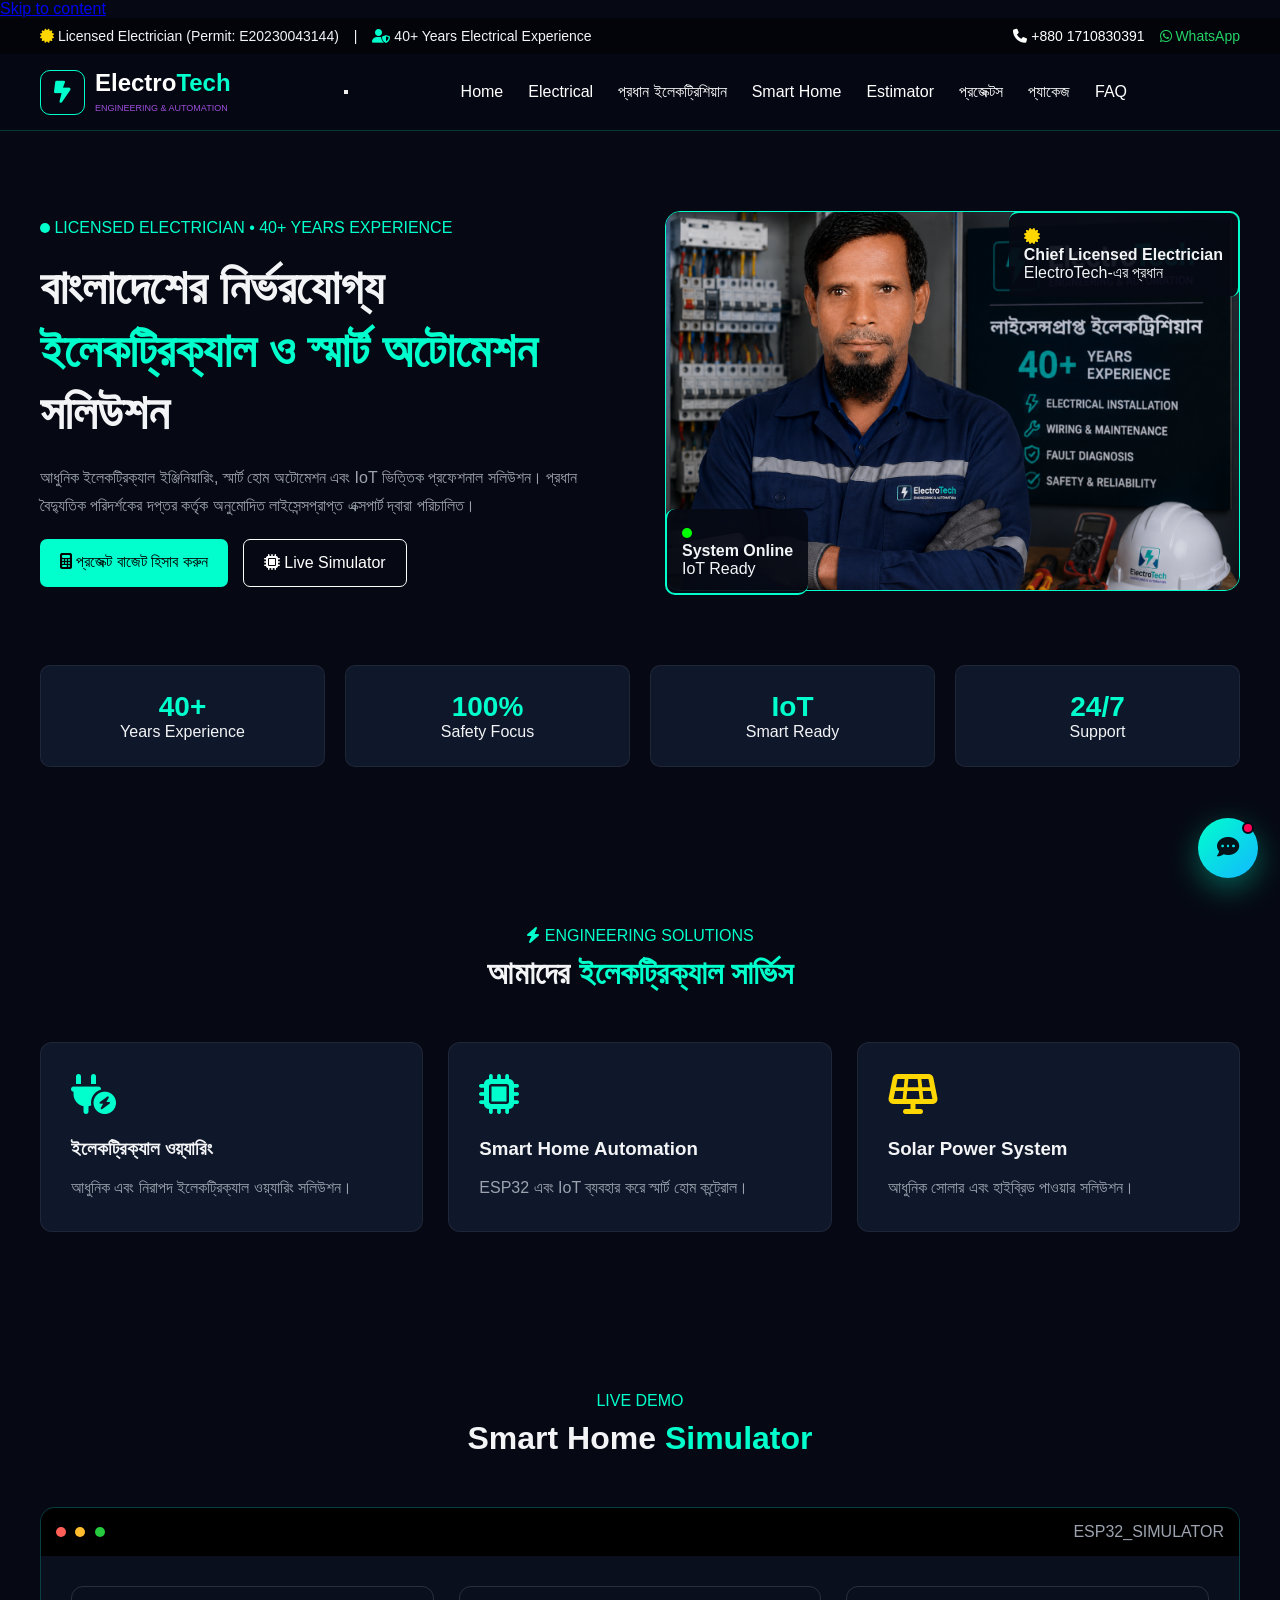
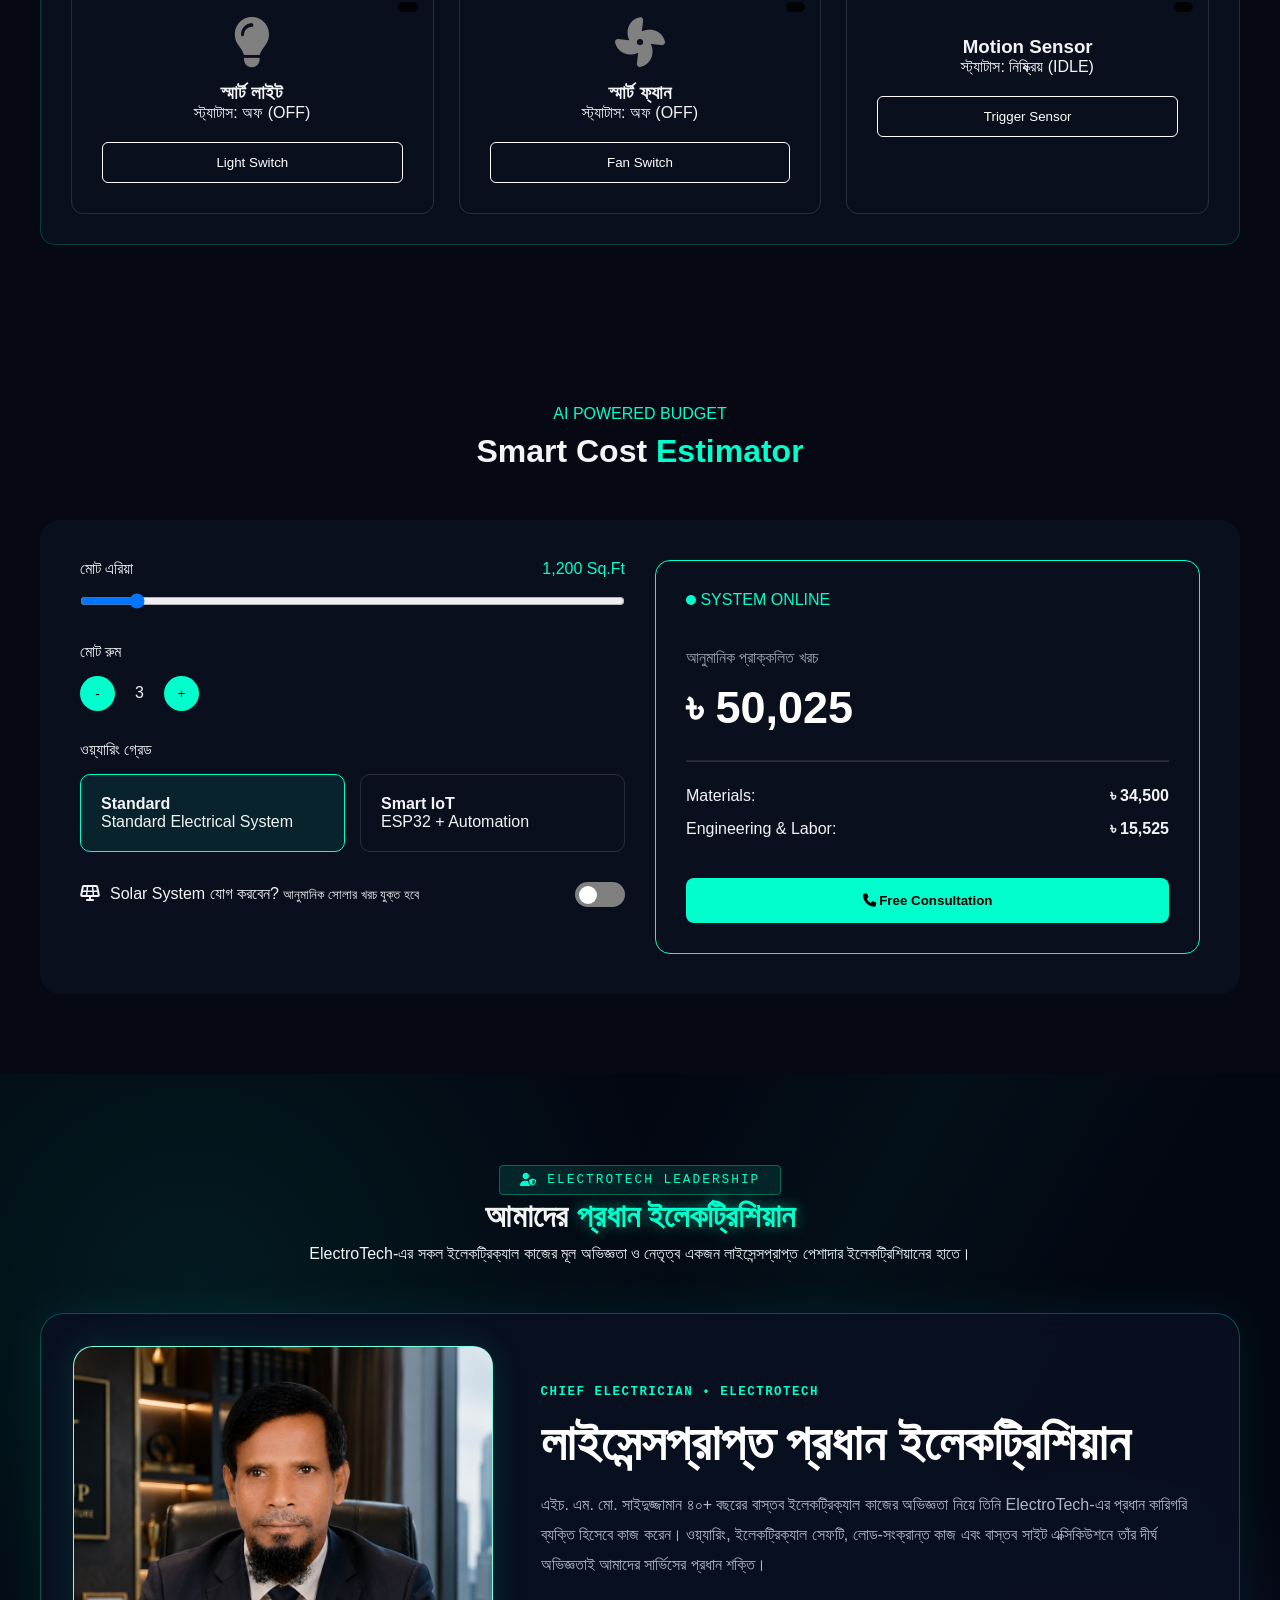
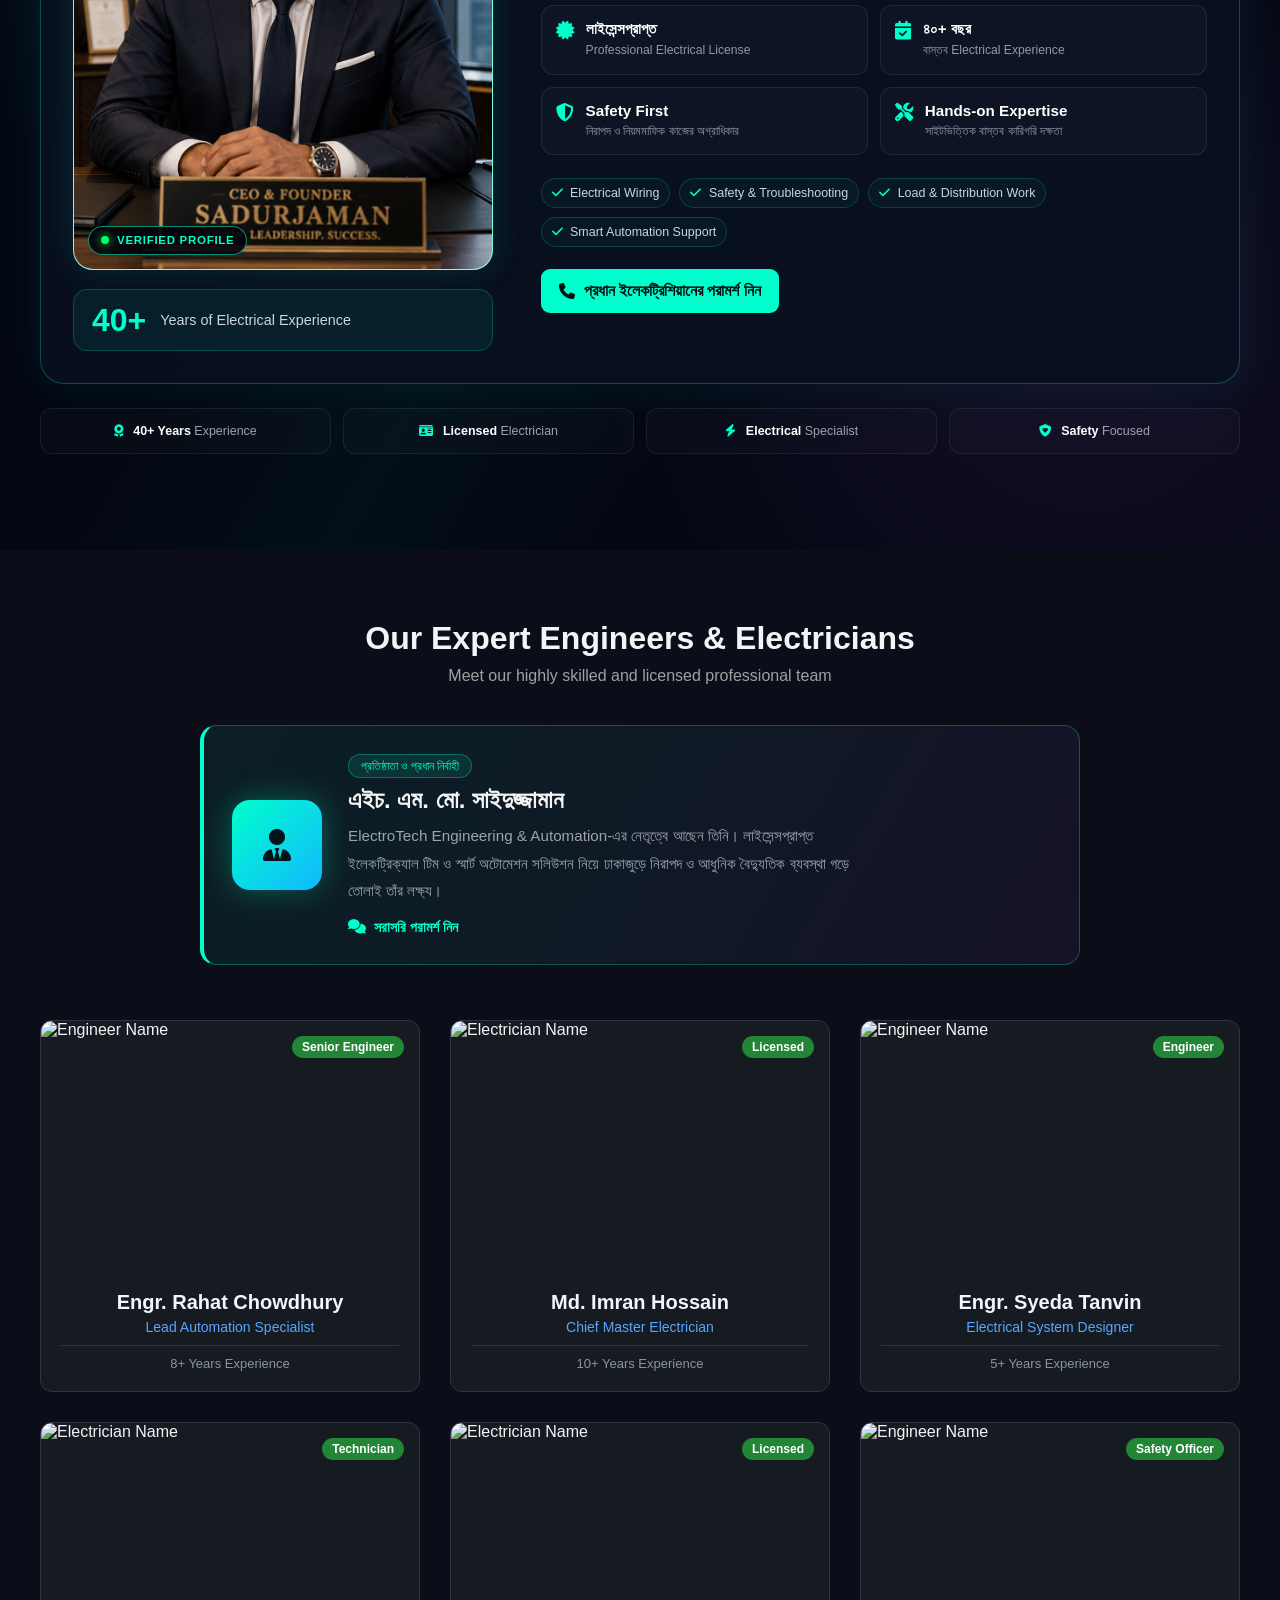
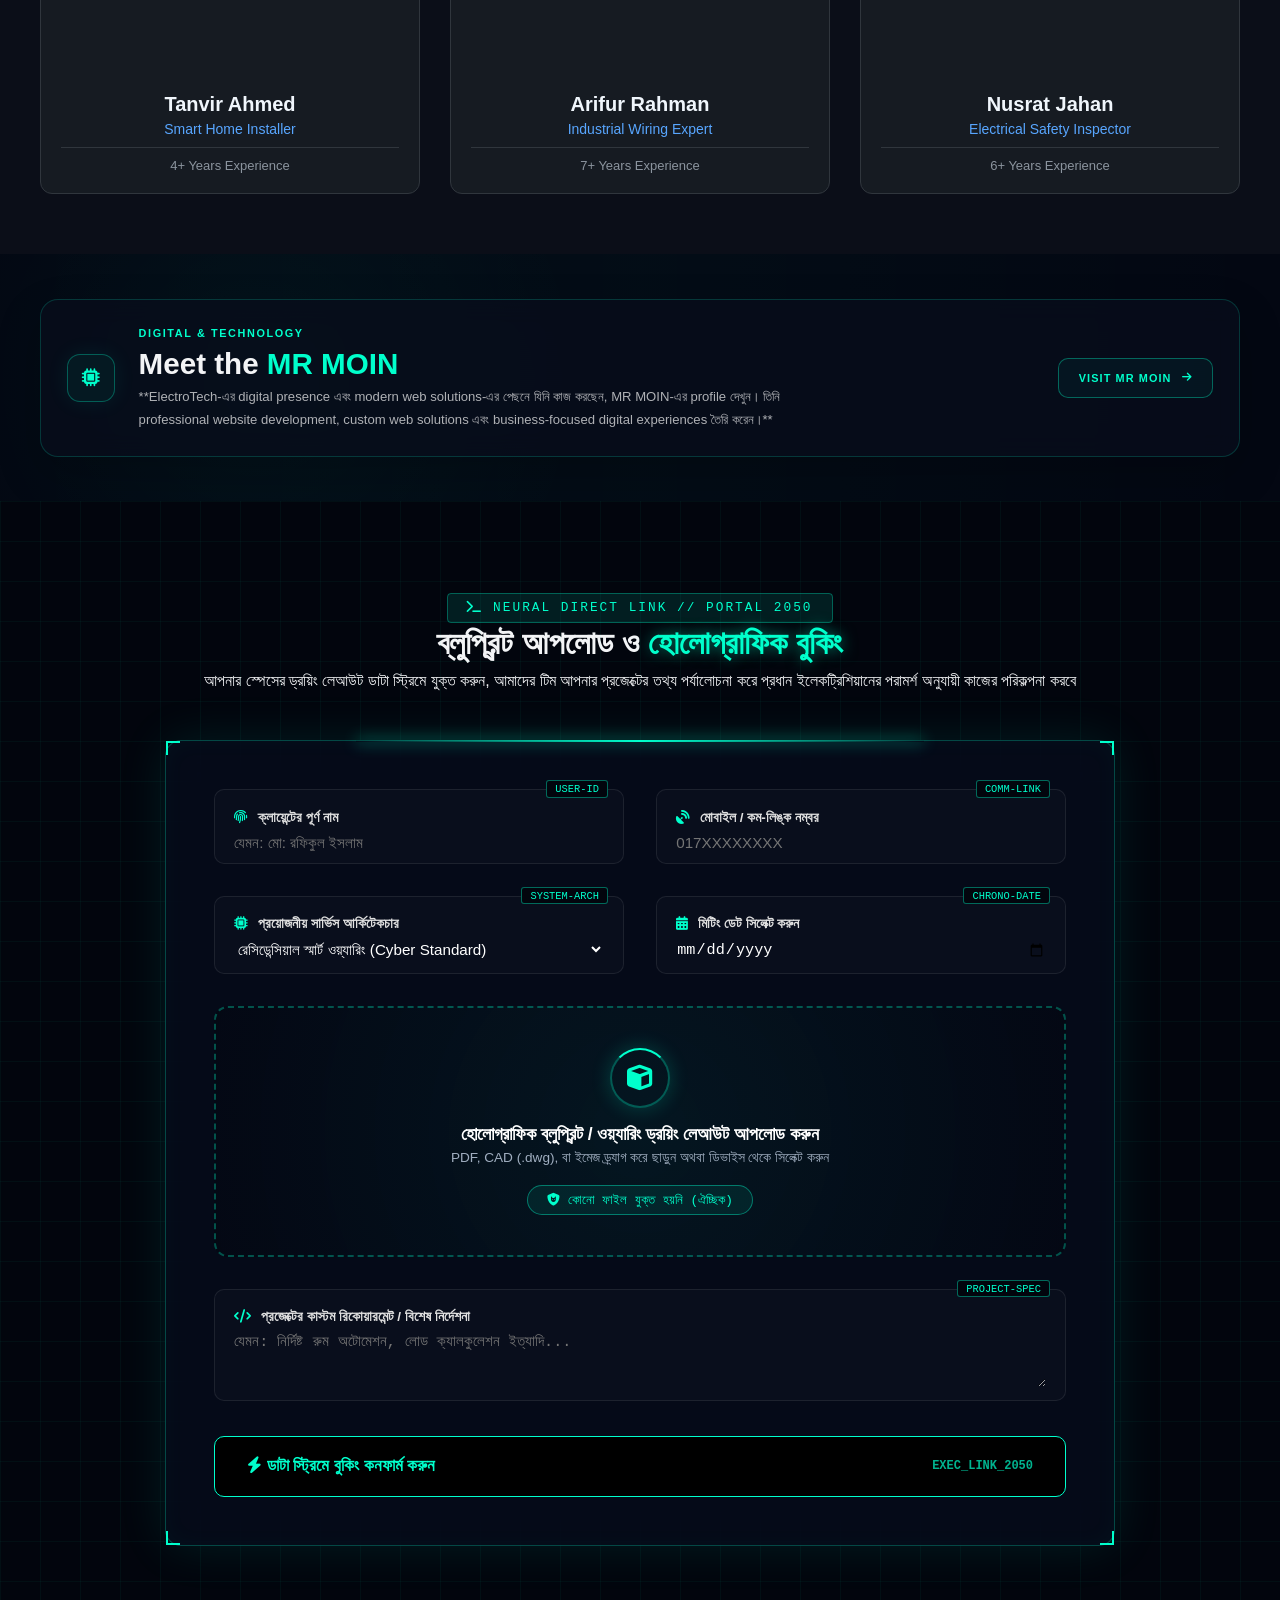
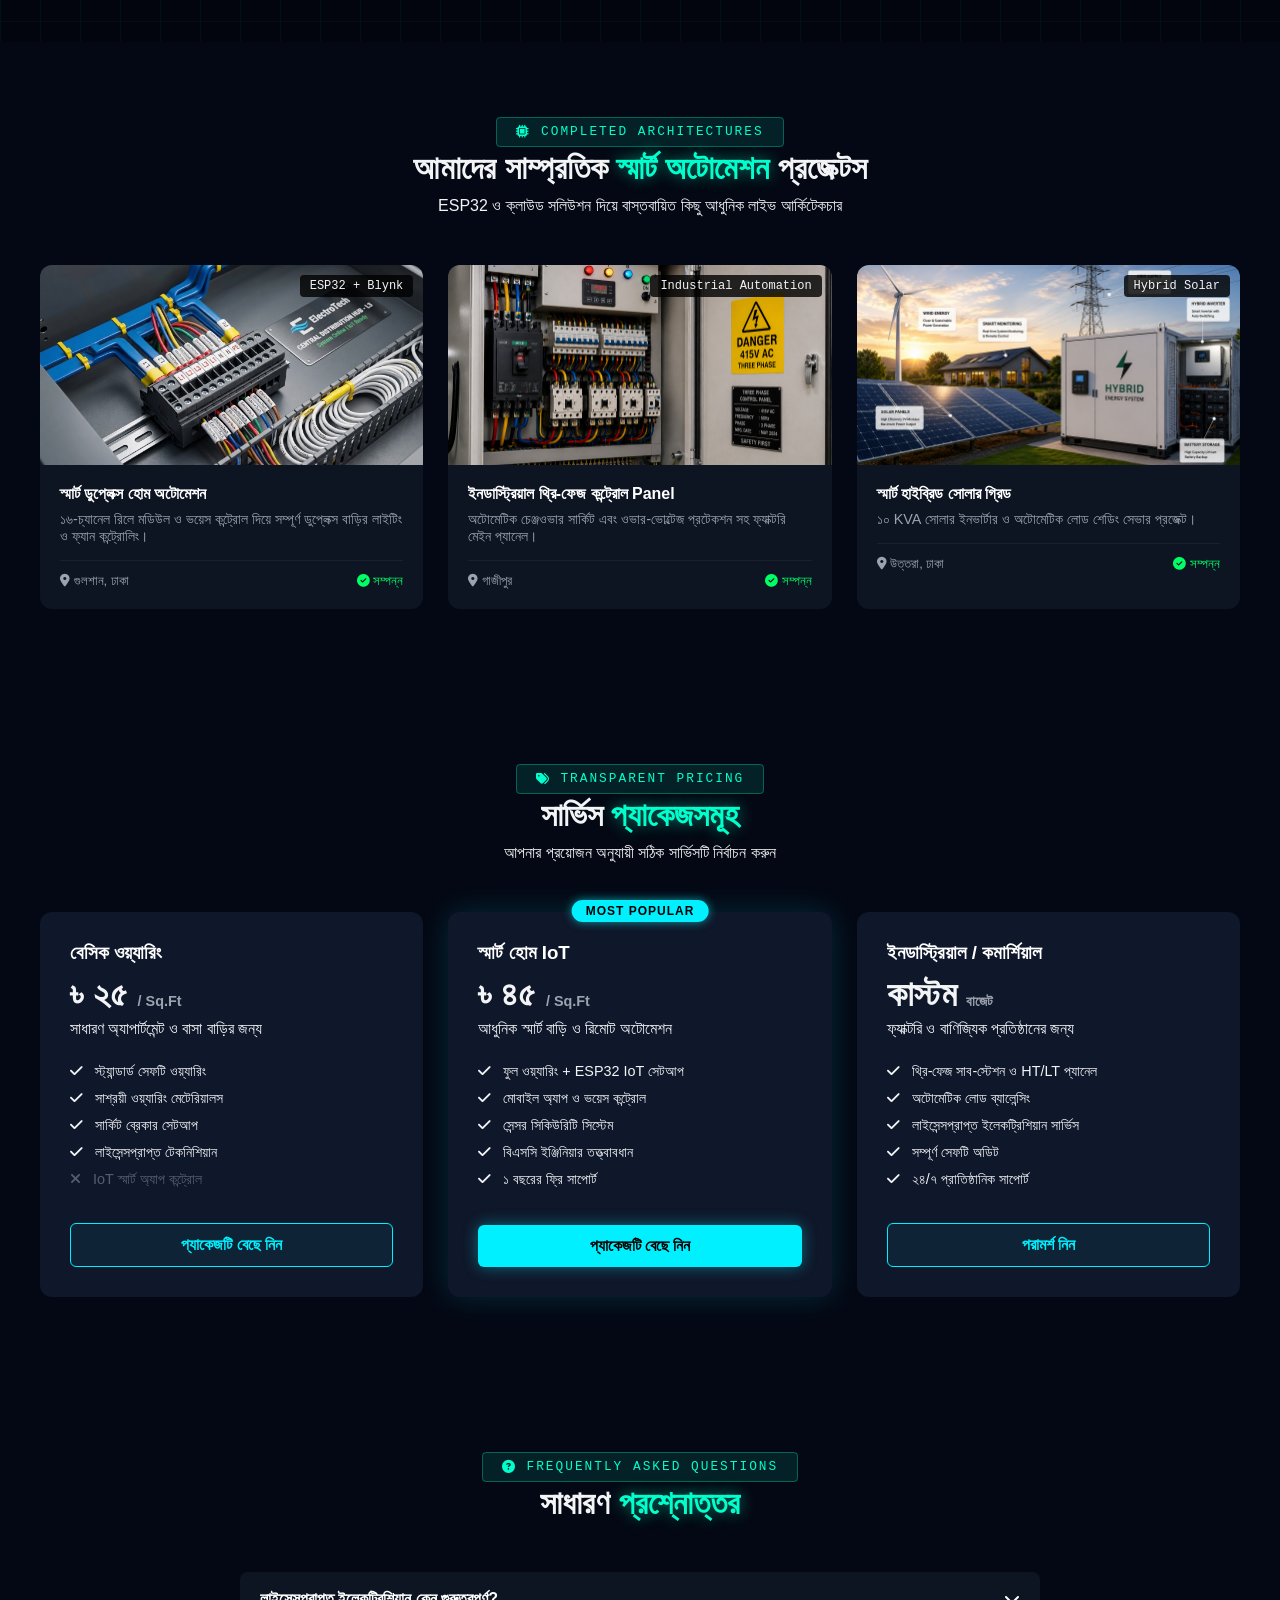
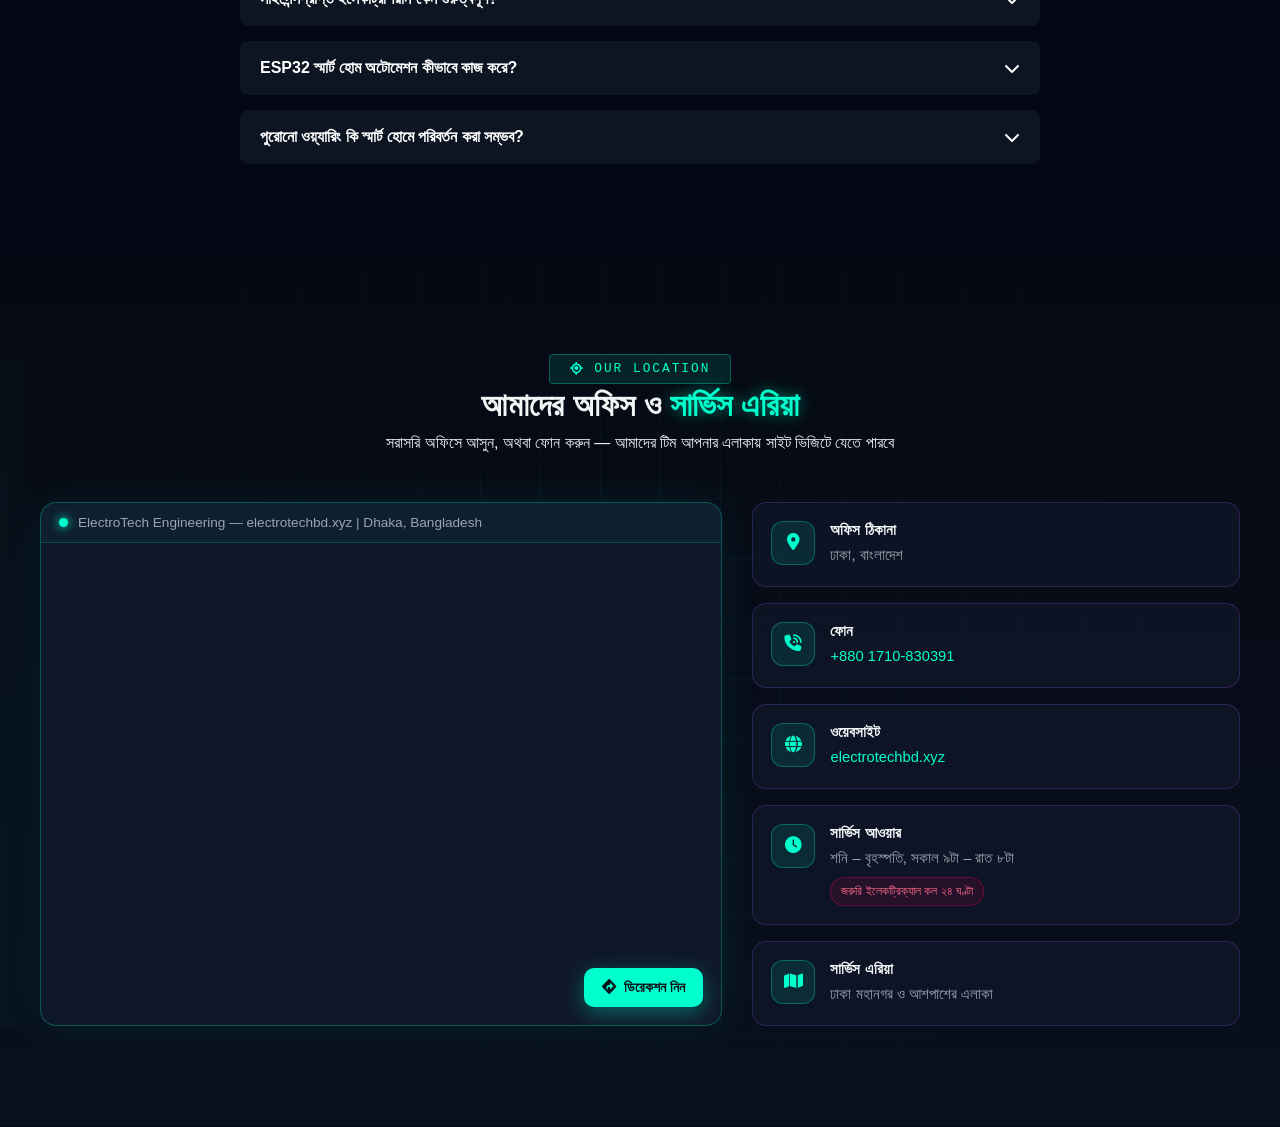
==== commit 1ec845d7: "Update phone number format in index.html" ====
--- a/index.html
+++ b/index.html
@@ -40,7 +40,7 @@
            <div class="top-contact">
                 <a href="tel:+8801710830391">
                     <i class="fa-solid fa-phone"></i>
-                    +880 17#########
+                    +880 1710830391
                 </a>
 
                 <a href="#" class="wa-btn">
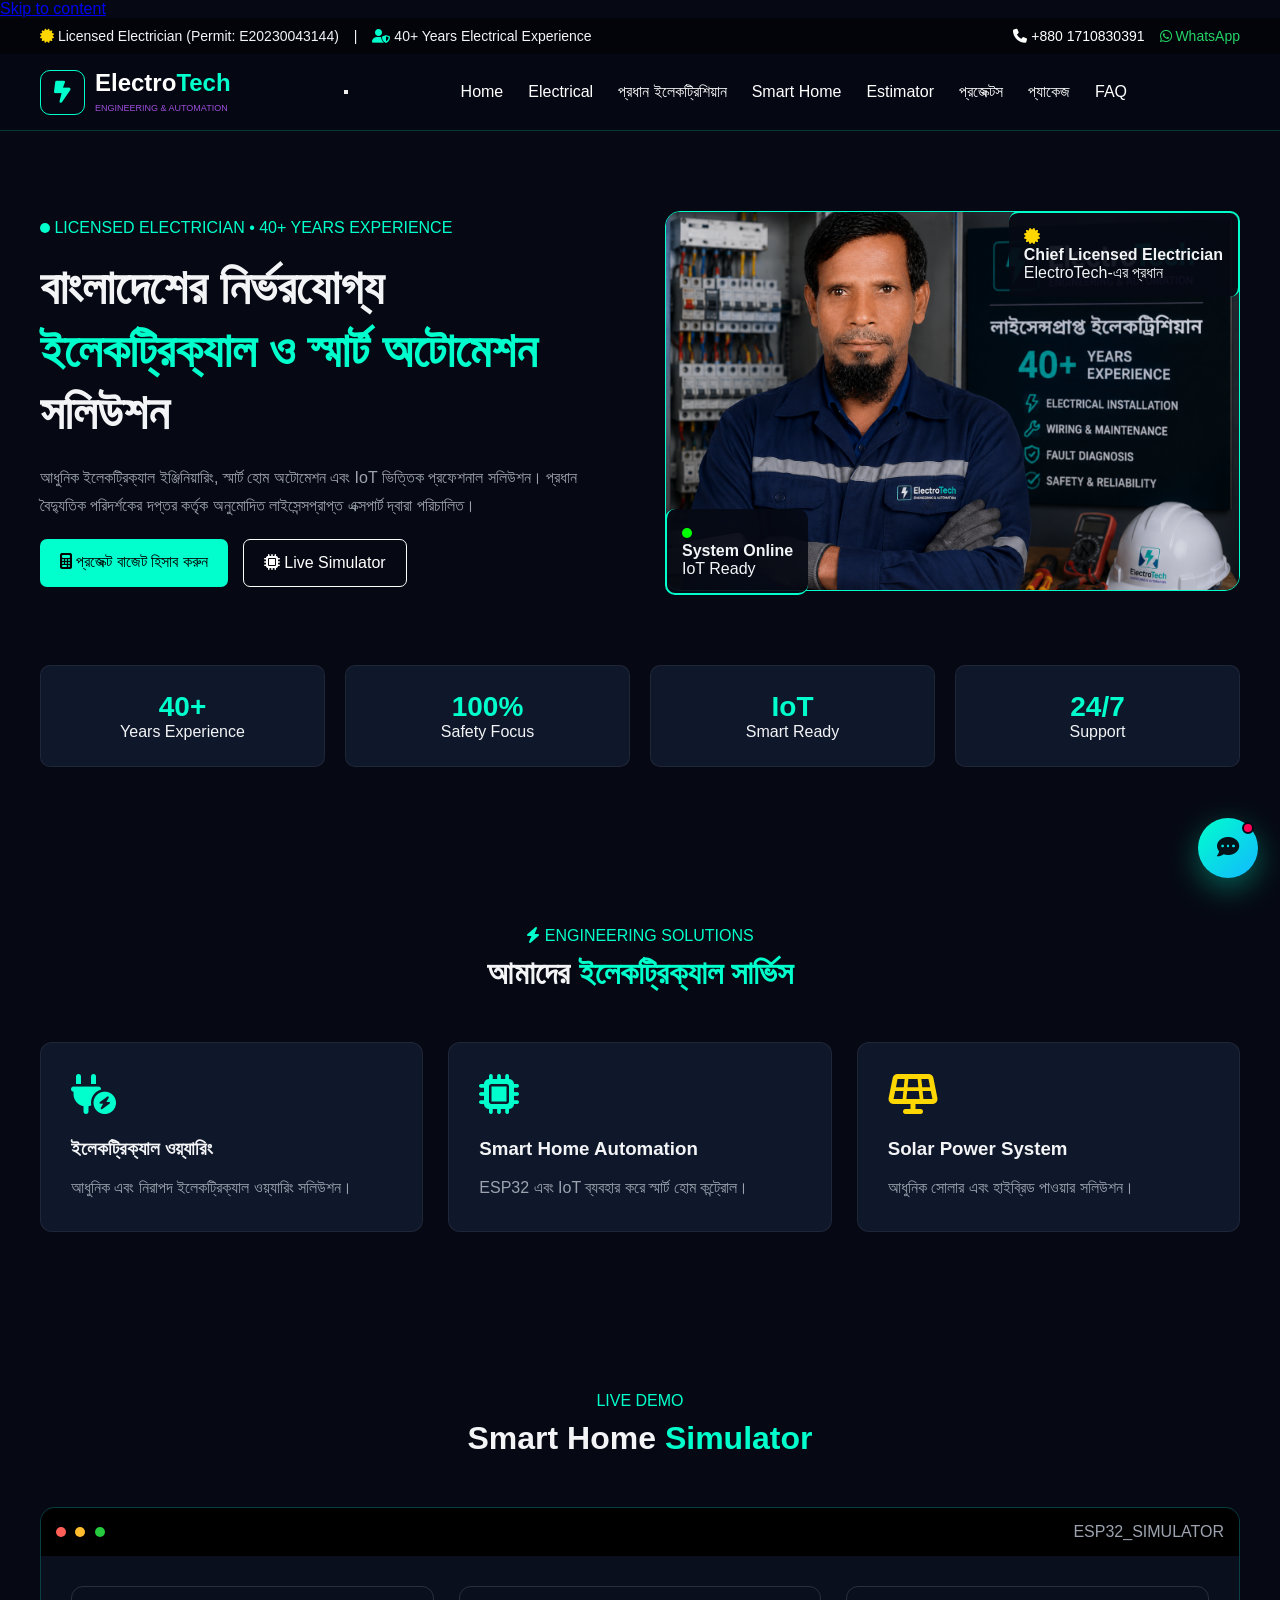
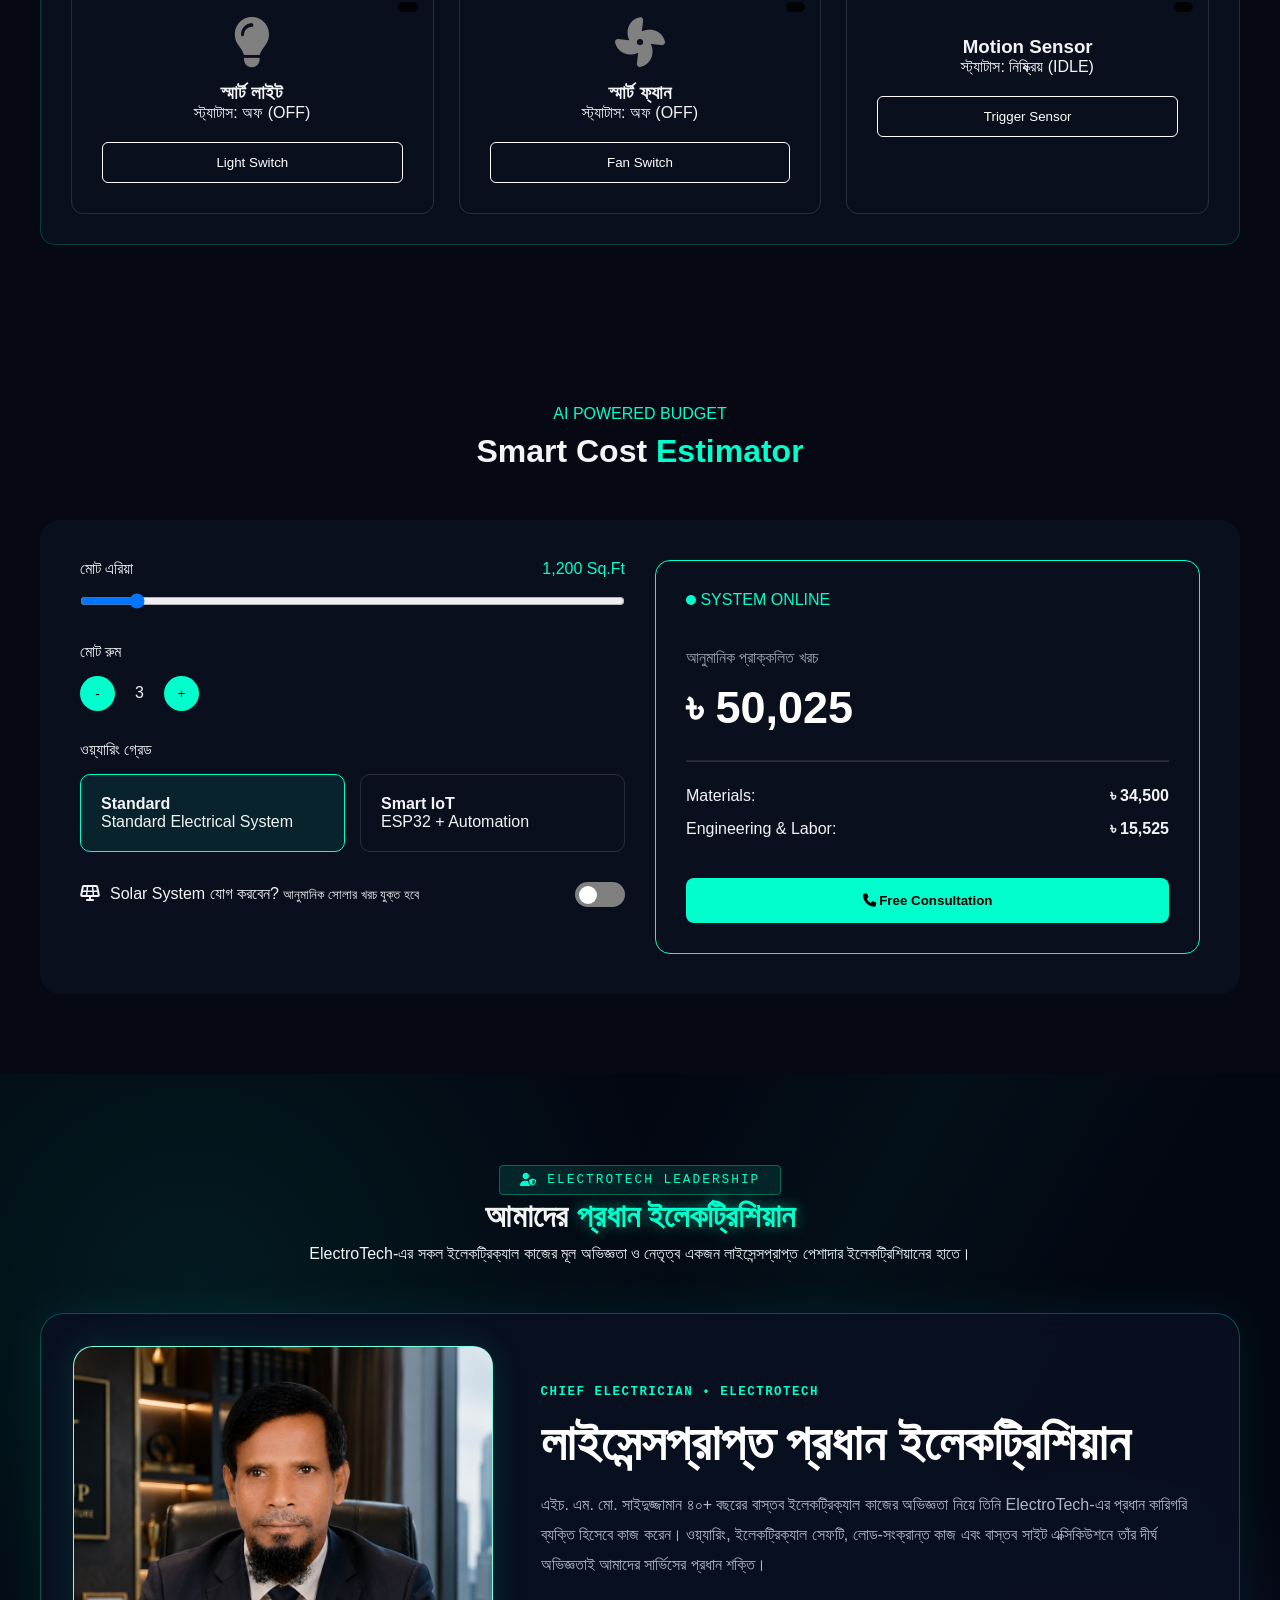
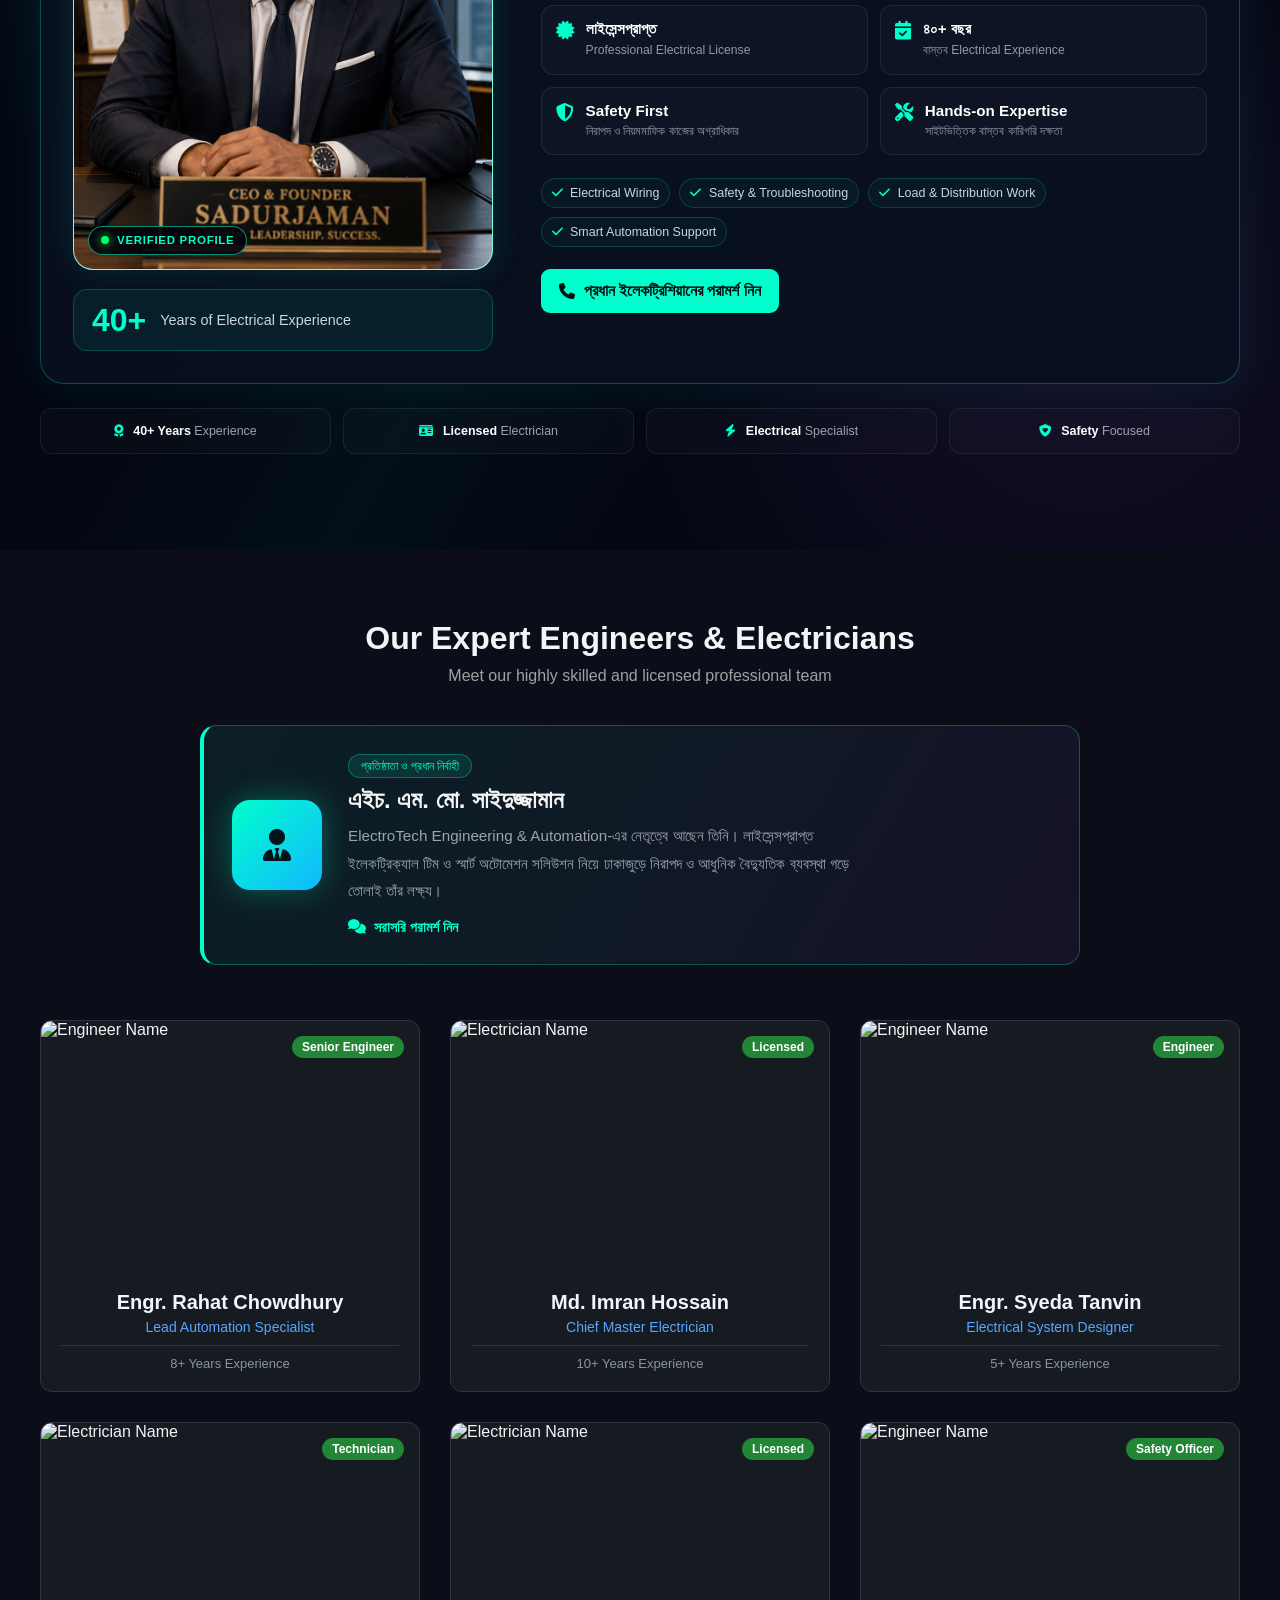
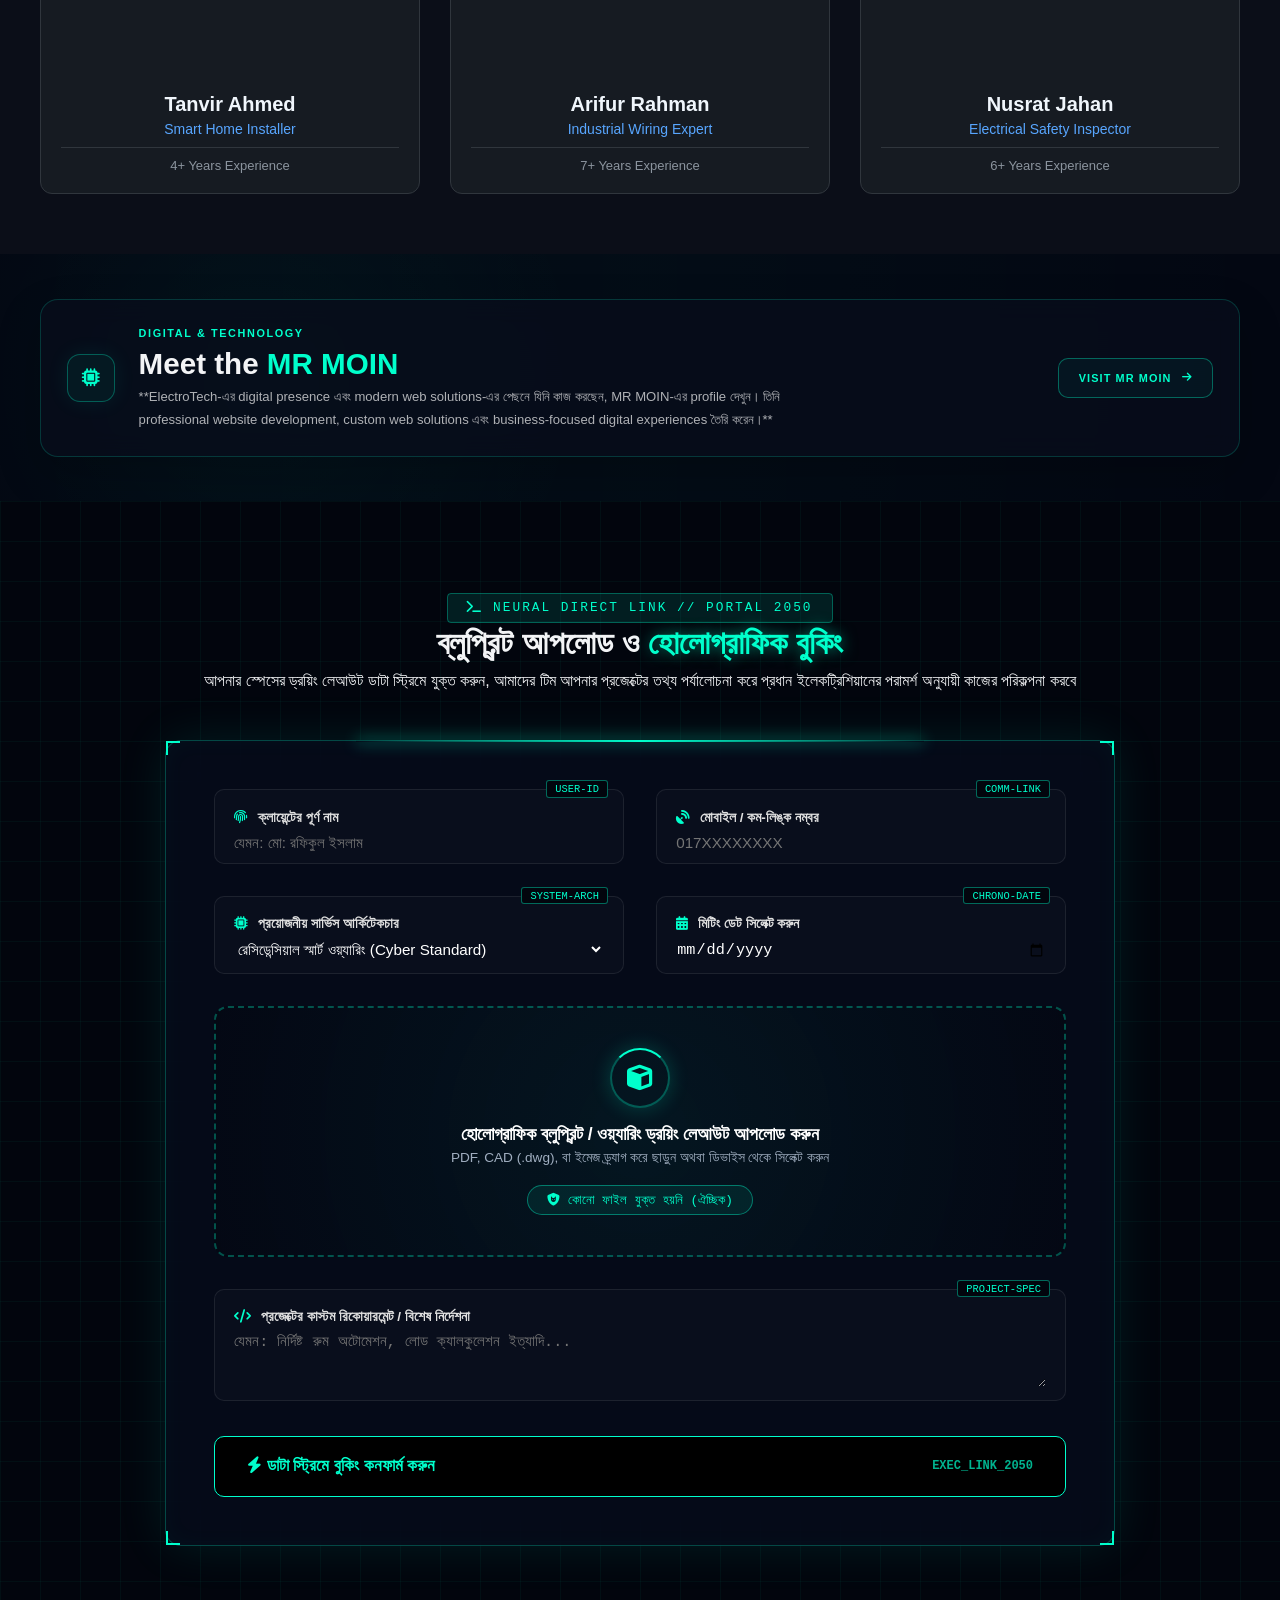
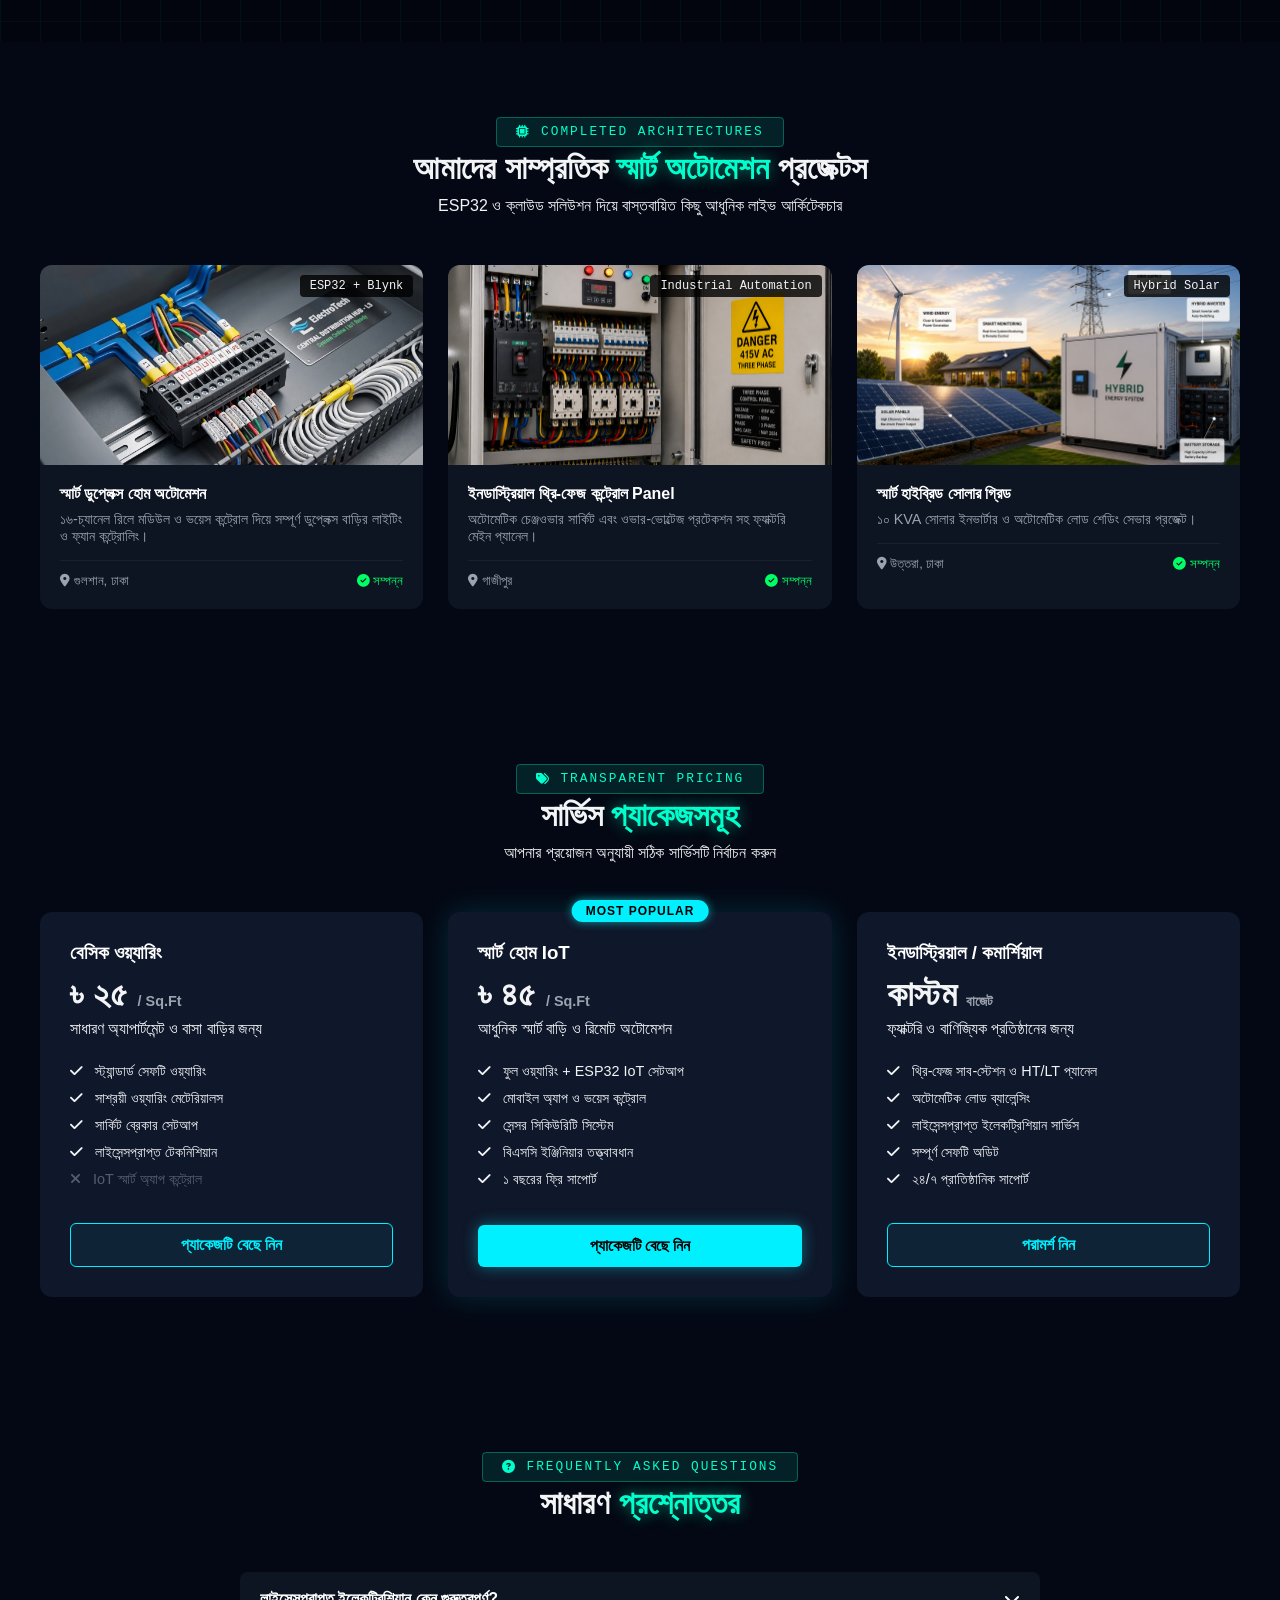
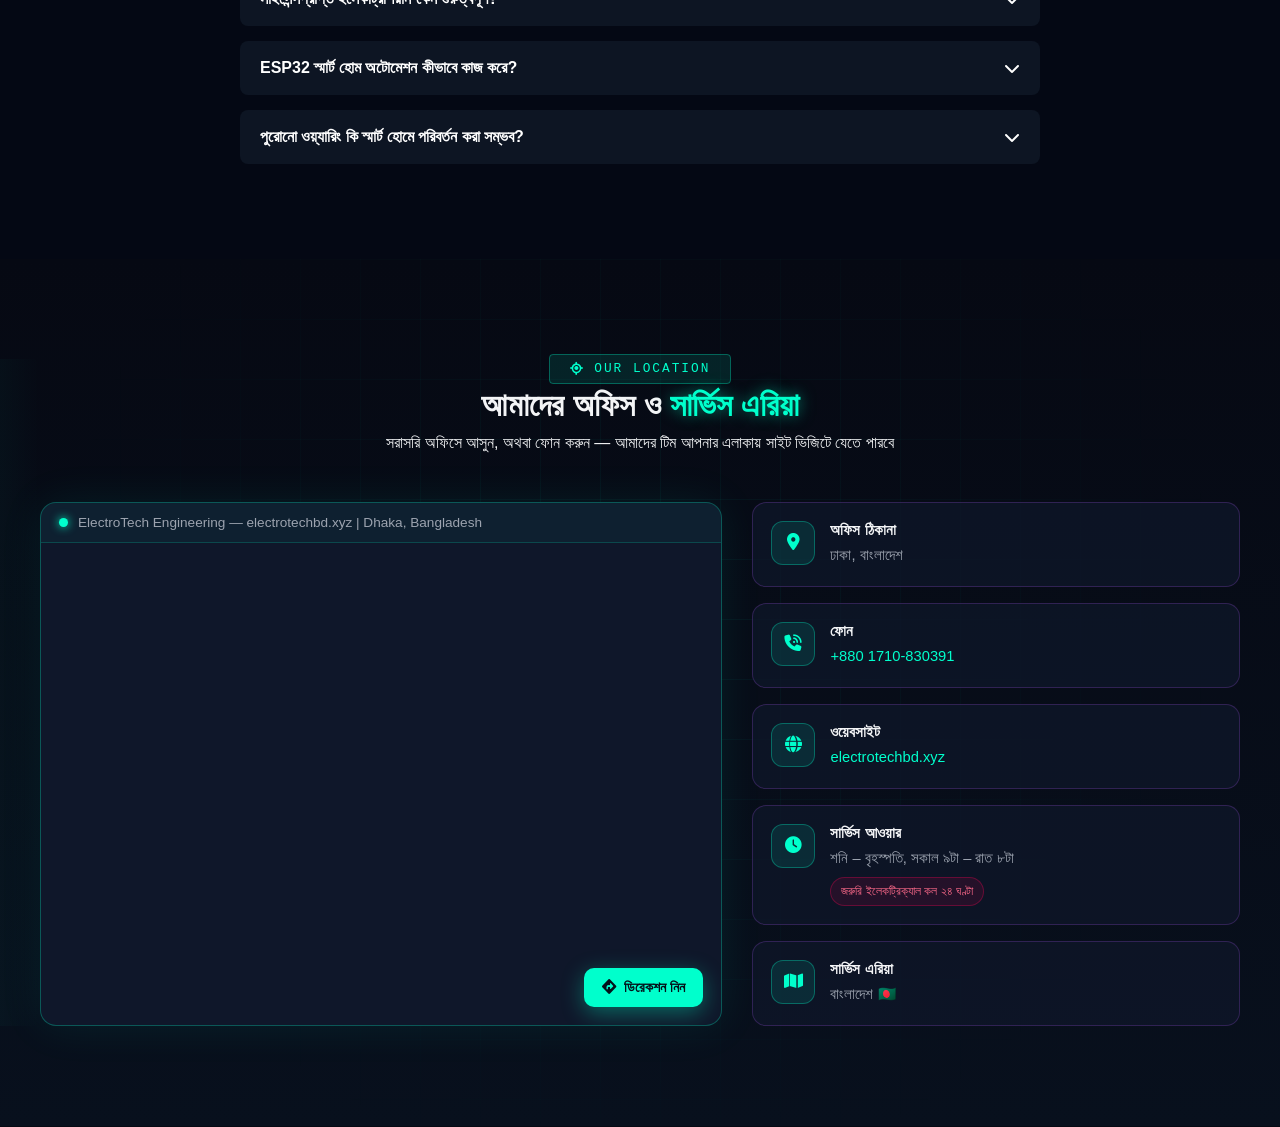
==== commit ff5a74b7: "adfd" ====
--- a/index.html
+++ b/index.html
@@ -1264,7 +1264,7 @@
           <div class="contact-ico"><i class="fa-solid fa-map"></i></div>
           <div>
             <h4>সার্ভিস এরিয়া</h4>
-            <p>ঢাকা মহানগর ও আশপাশের এলাকা</p>
+            <p>বাংলাদেশ 🇧🇩</p>
           </div>
         </div>
 
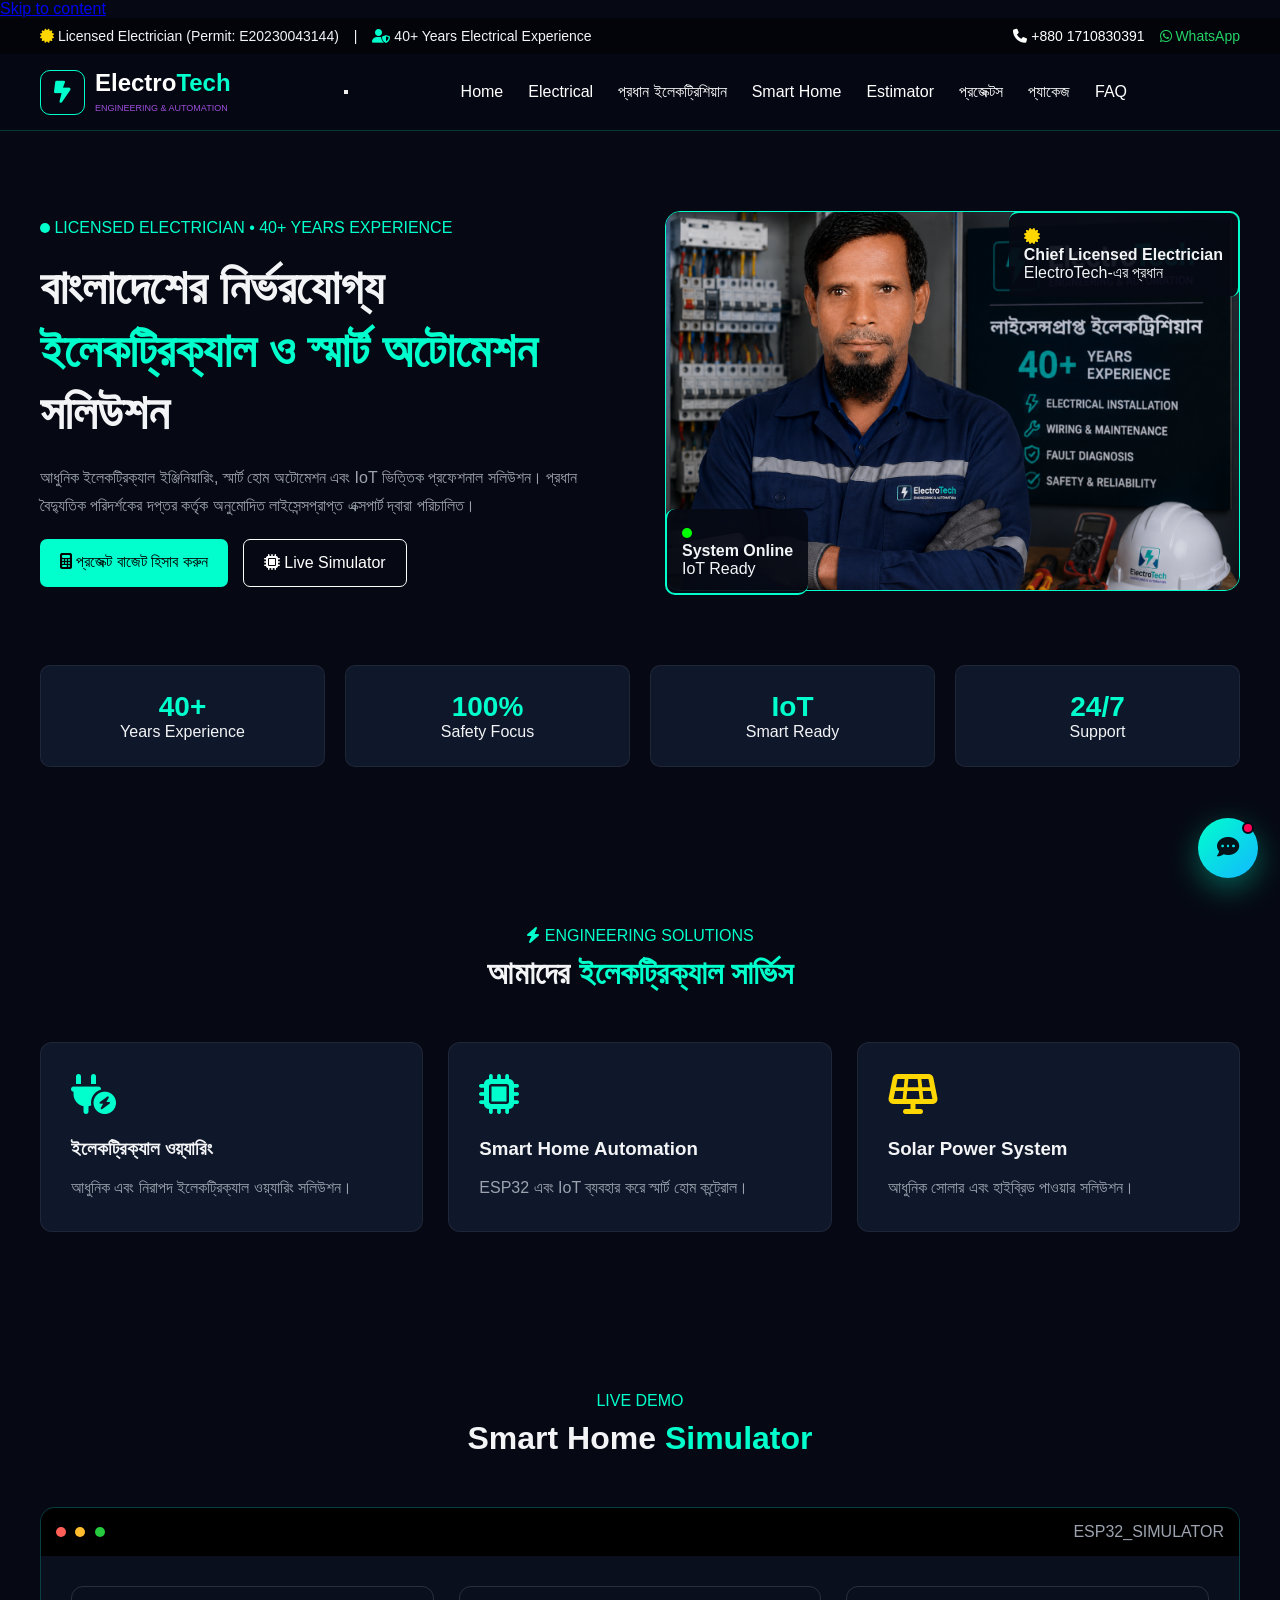
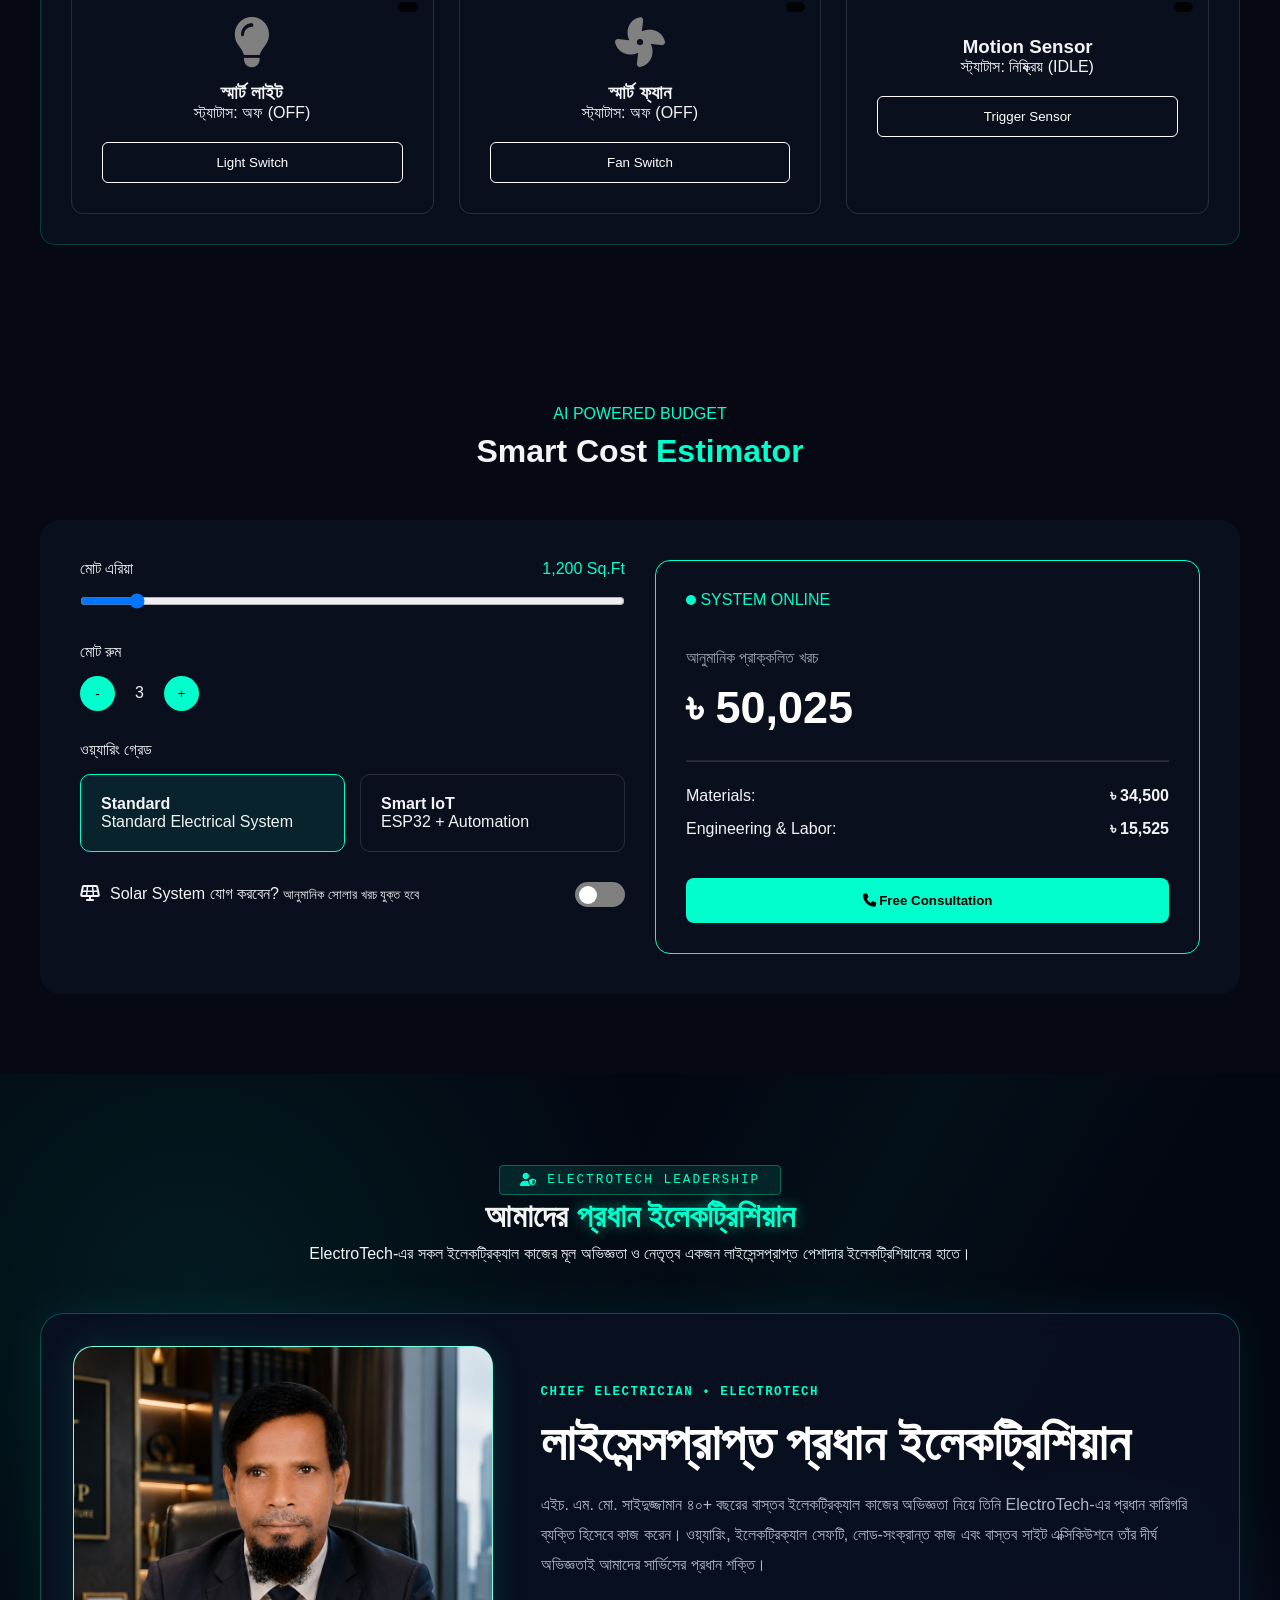
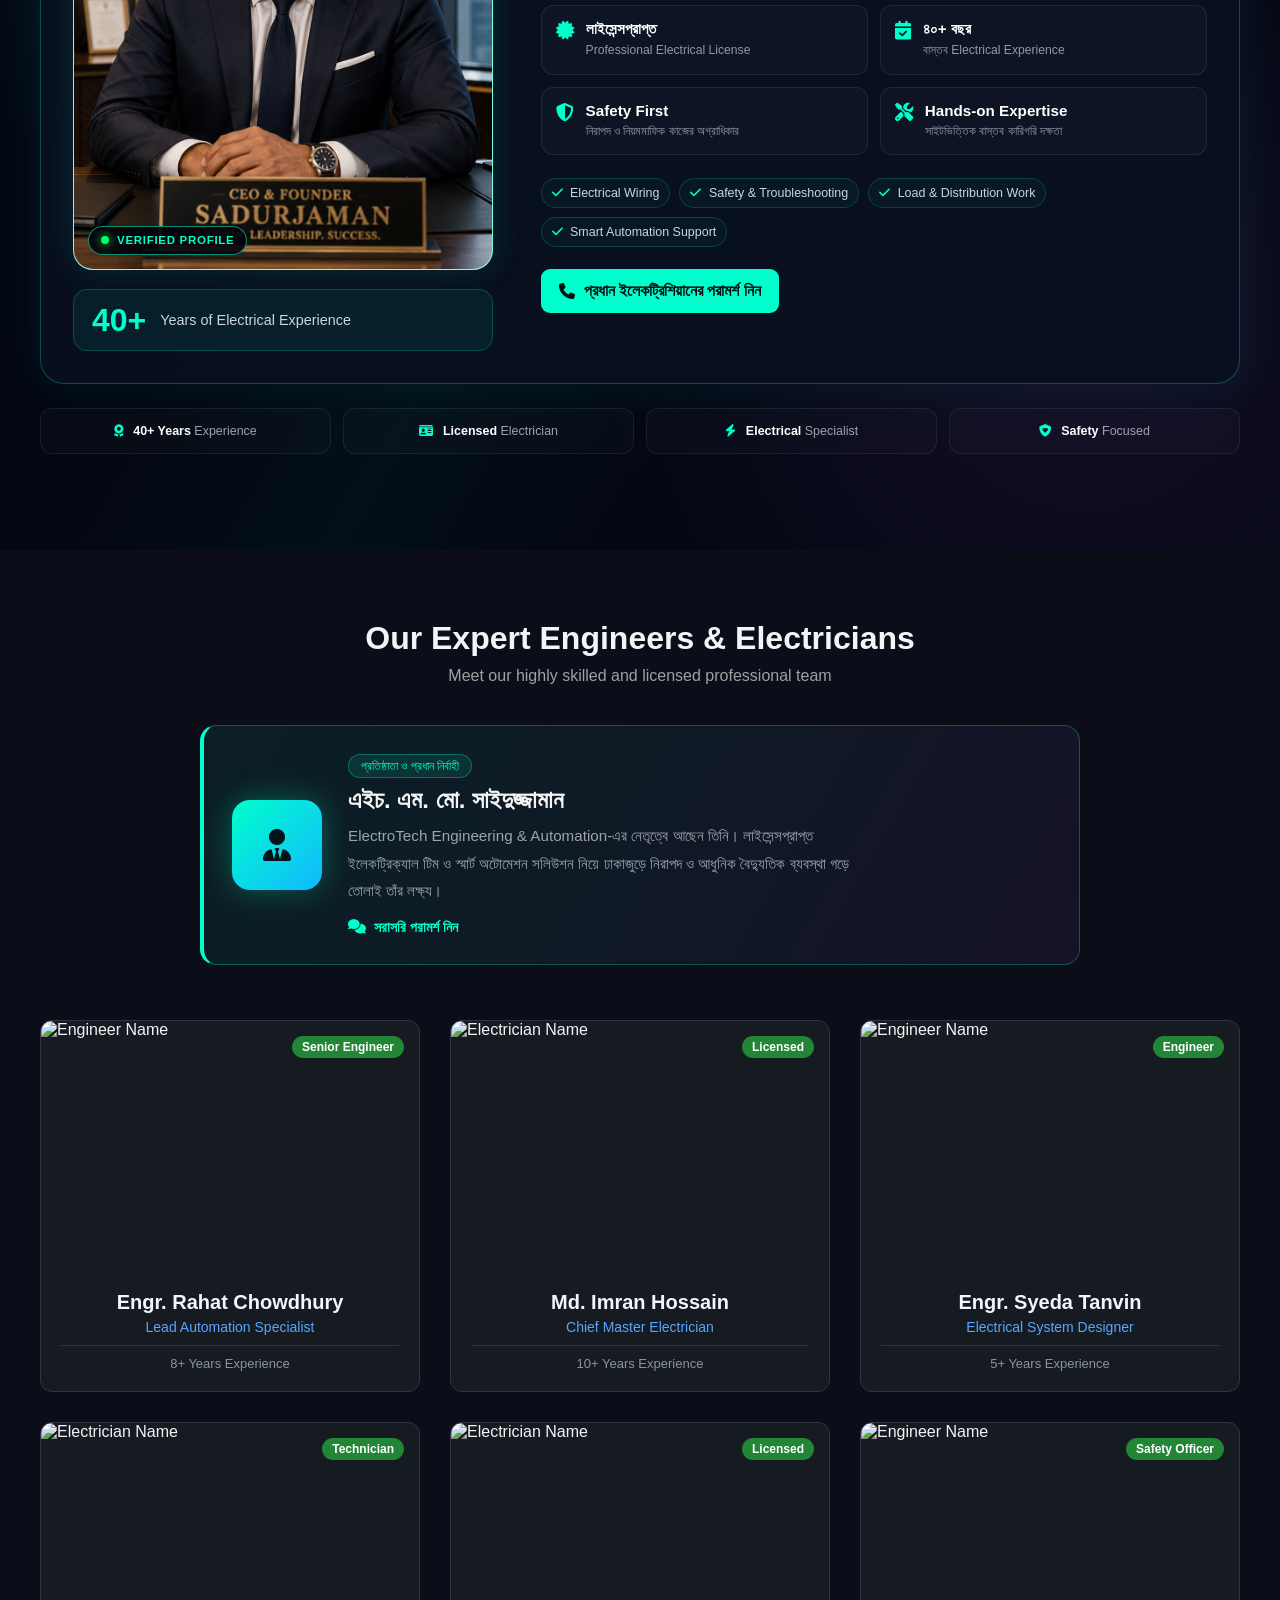
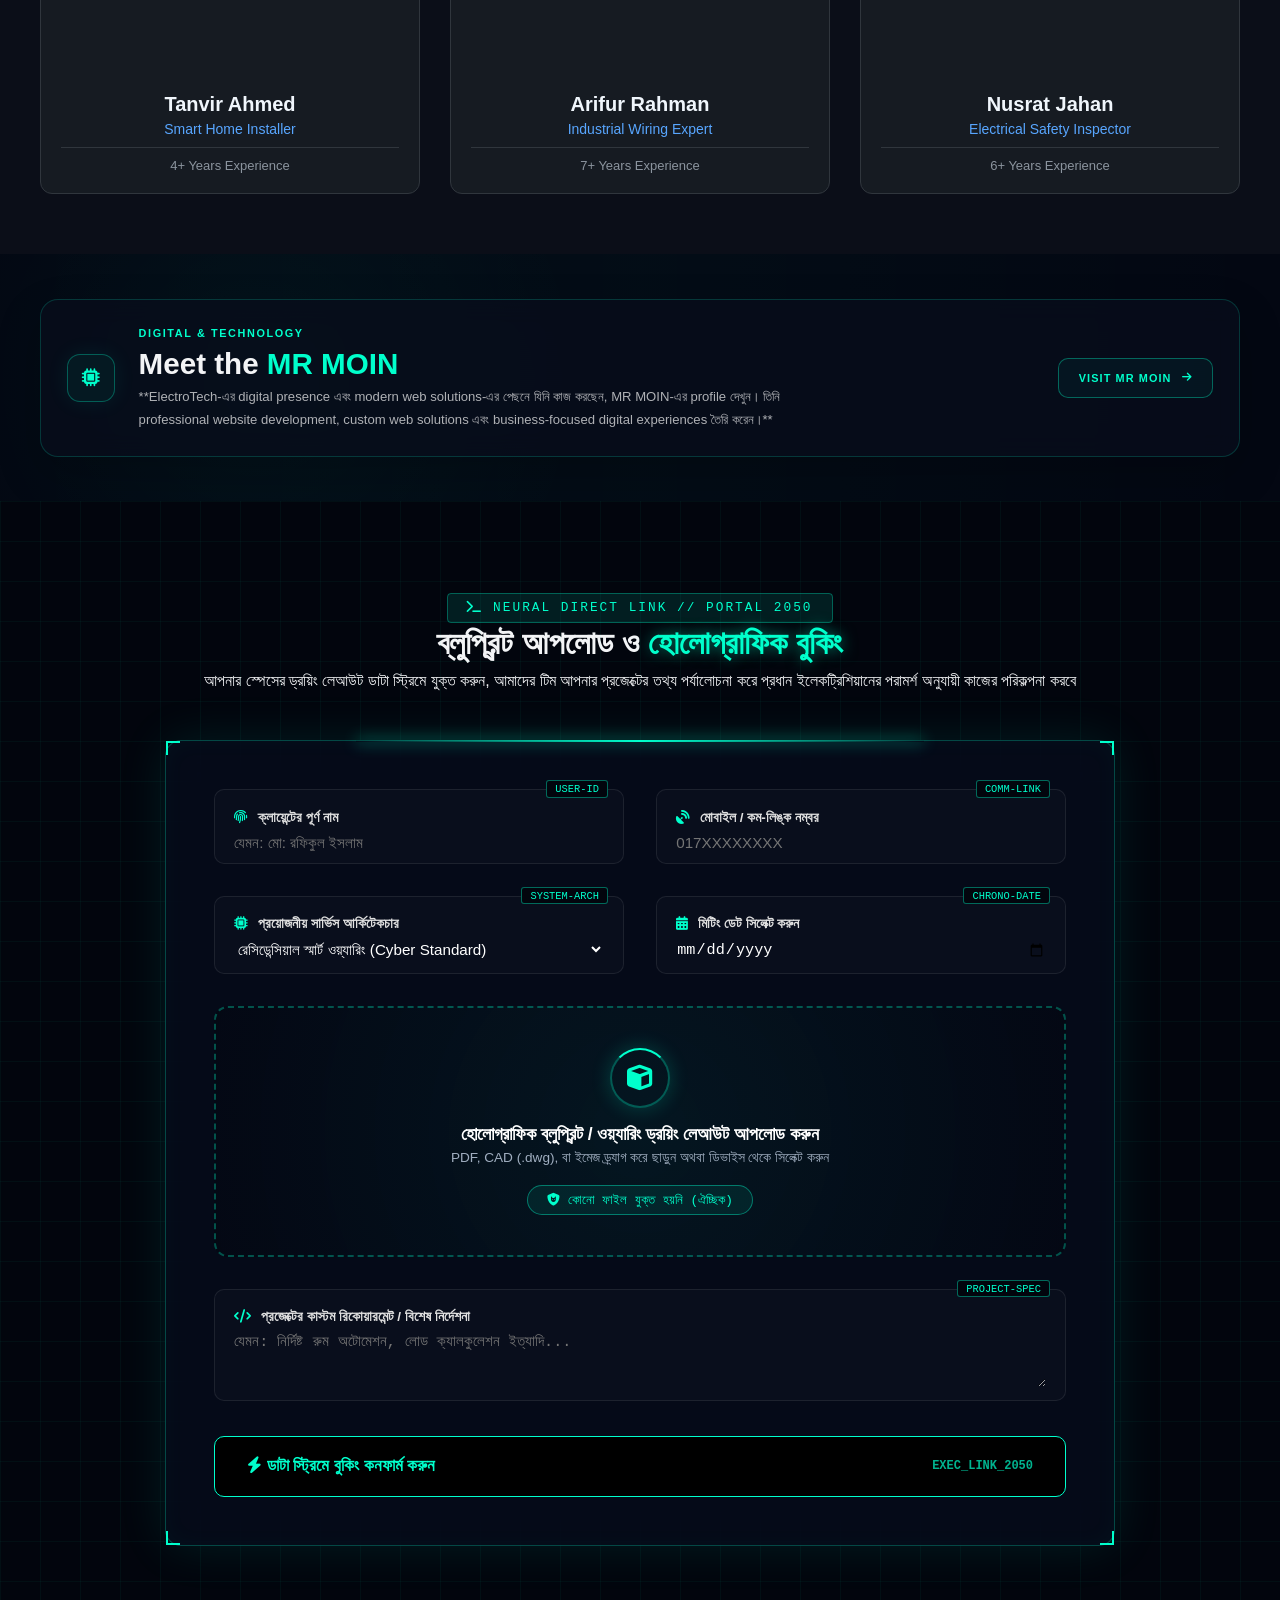
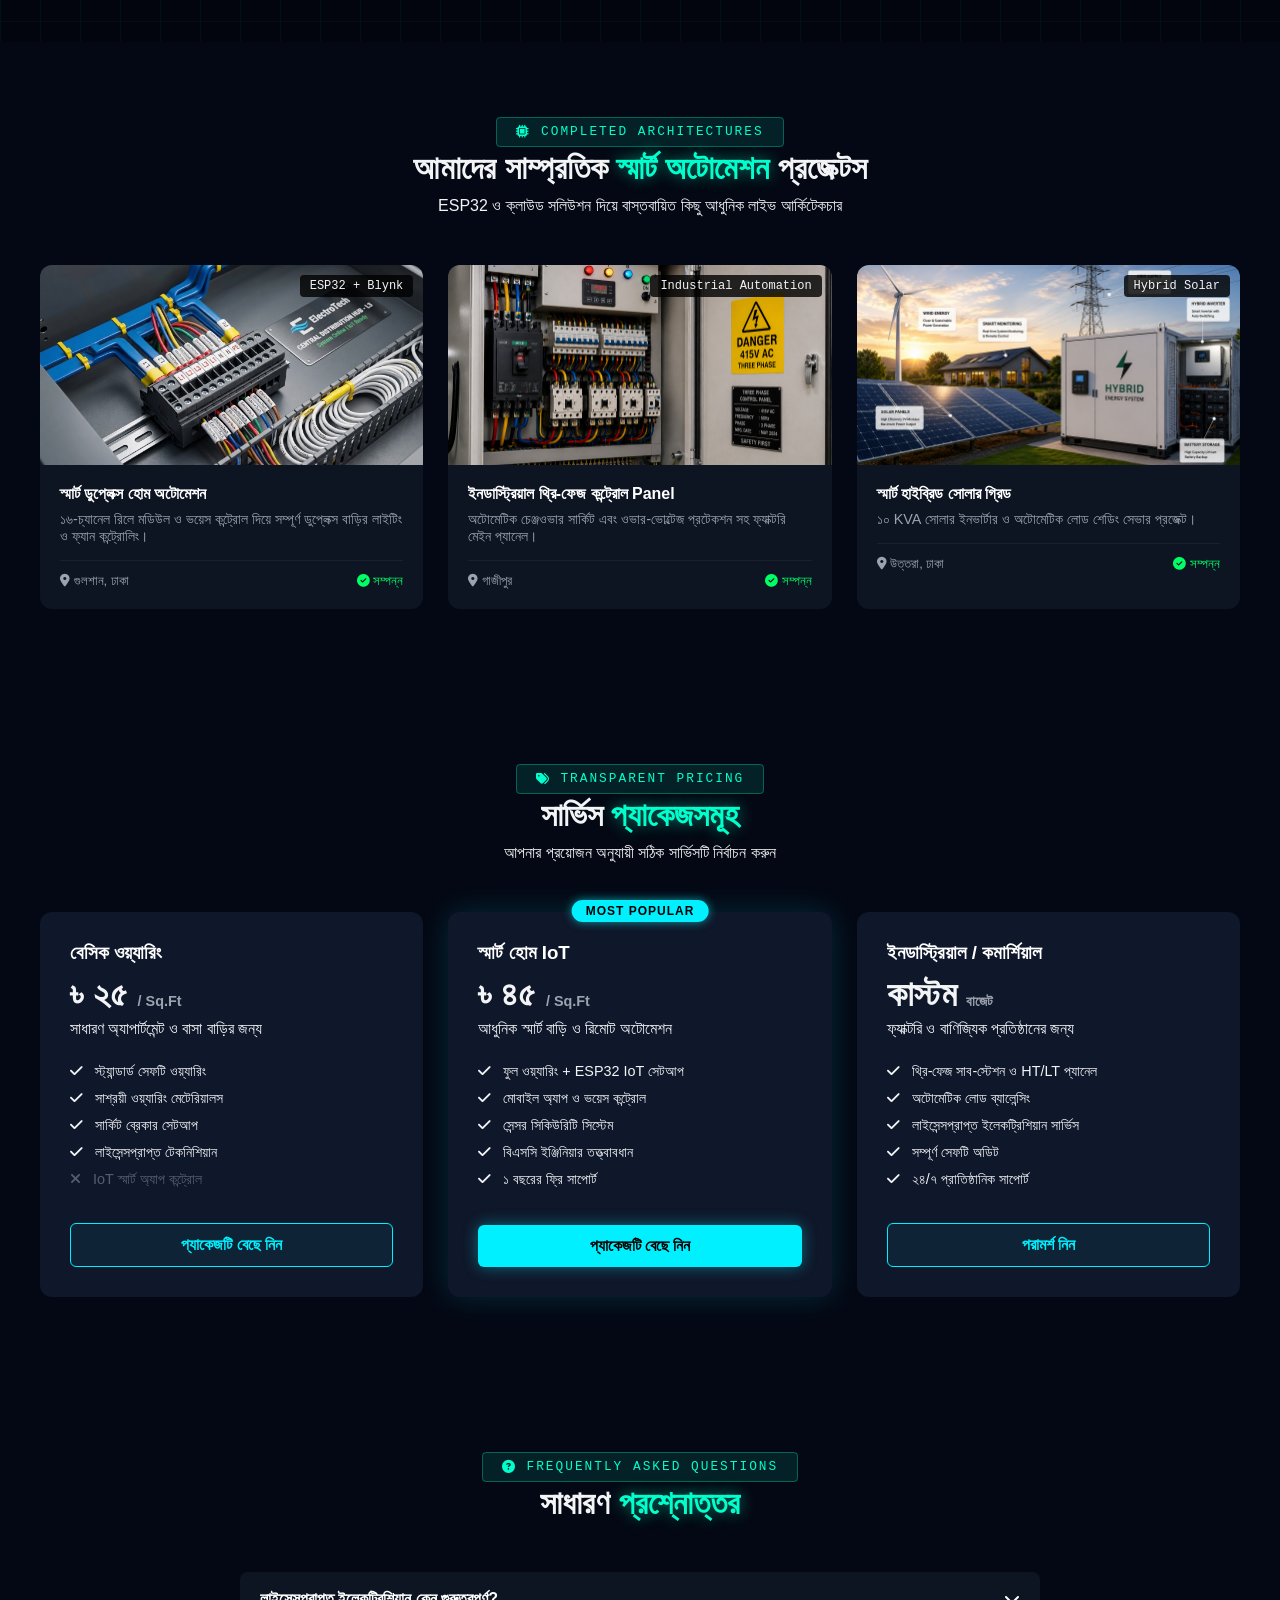
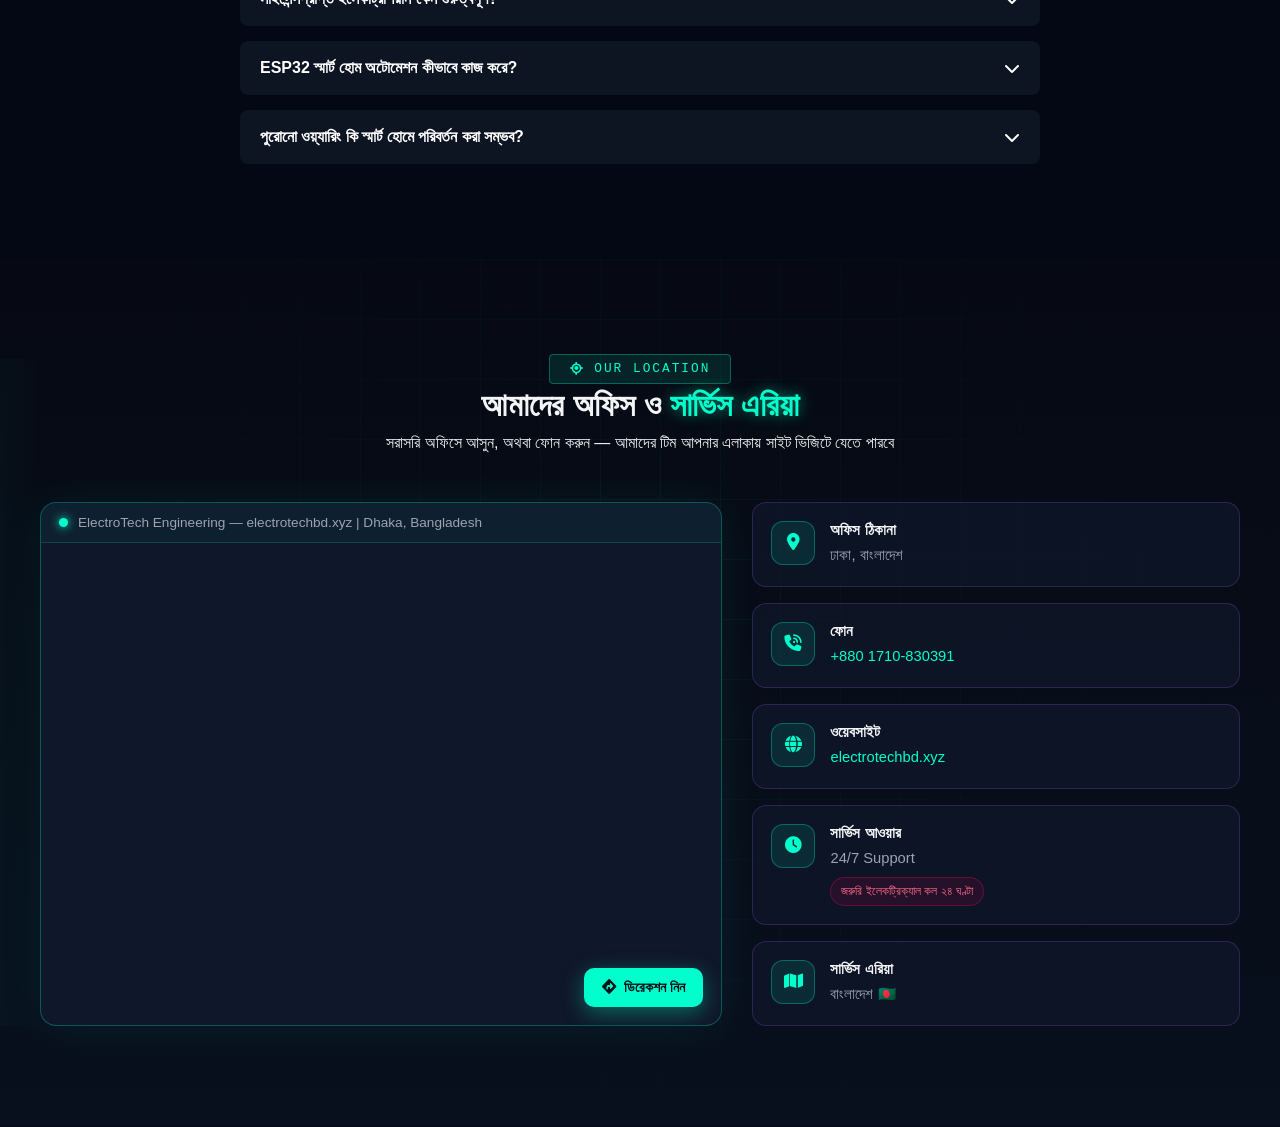
==== commit 9d3b21c2: "fdd" ====
--- a/index.html
+++ b/index.html
@@ -1256,7 +1256,7 @@
           <div class="contact-ico"><i class="fa-solid fa-clock"></i></div>
           <div>
             <h4>সার্ভিস আওয়ার</h4>
-            <p>শনি – বৃহস্পতি, সকাল ৯টা – রাত ৮টা<br><span class="emg-tag">জরুরি ইলেকট্রিক্যাল কল ২৪ ঘণ্টা</span></p>
+            <p>24/7 Support<br><span class="emg-tag">জরুরি ইলেকট্রিক্যাল কল ২৪ ঘণ্টা</span></p>
           </div>
         </div>
 
@@ -1292,7 +1292,7 @@
     <div class="chat-head-id">
       <div class="chat-avatar"><i class="fa-solid fa-bolt-lightning"></i></div>
       <div>
-        <strong>ভোল্ট — ইলেকট্রো অ্যাসিস্ট্যান্ট</strong>
+        <strong>ইলেকট্রোটেক অ্যাসিস্ট্যান্ট</strong>
         <span class="chat-state"><i class="fa-solid fa-circle"></i> এখন অনলাইন</span>
       </div>
     </div>
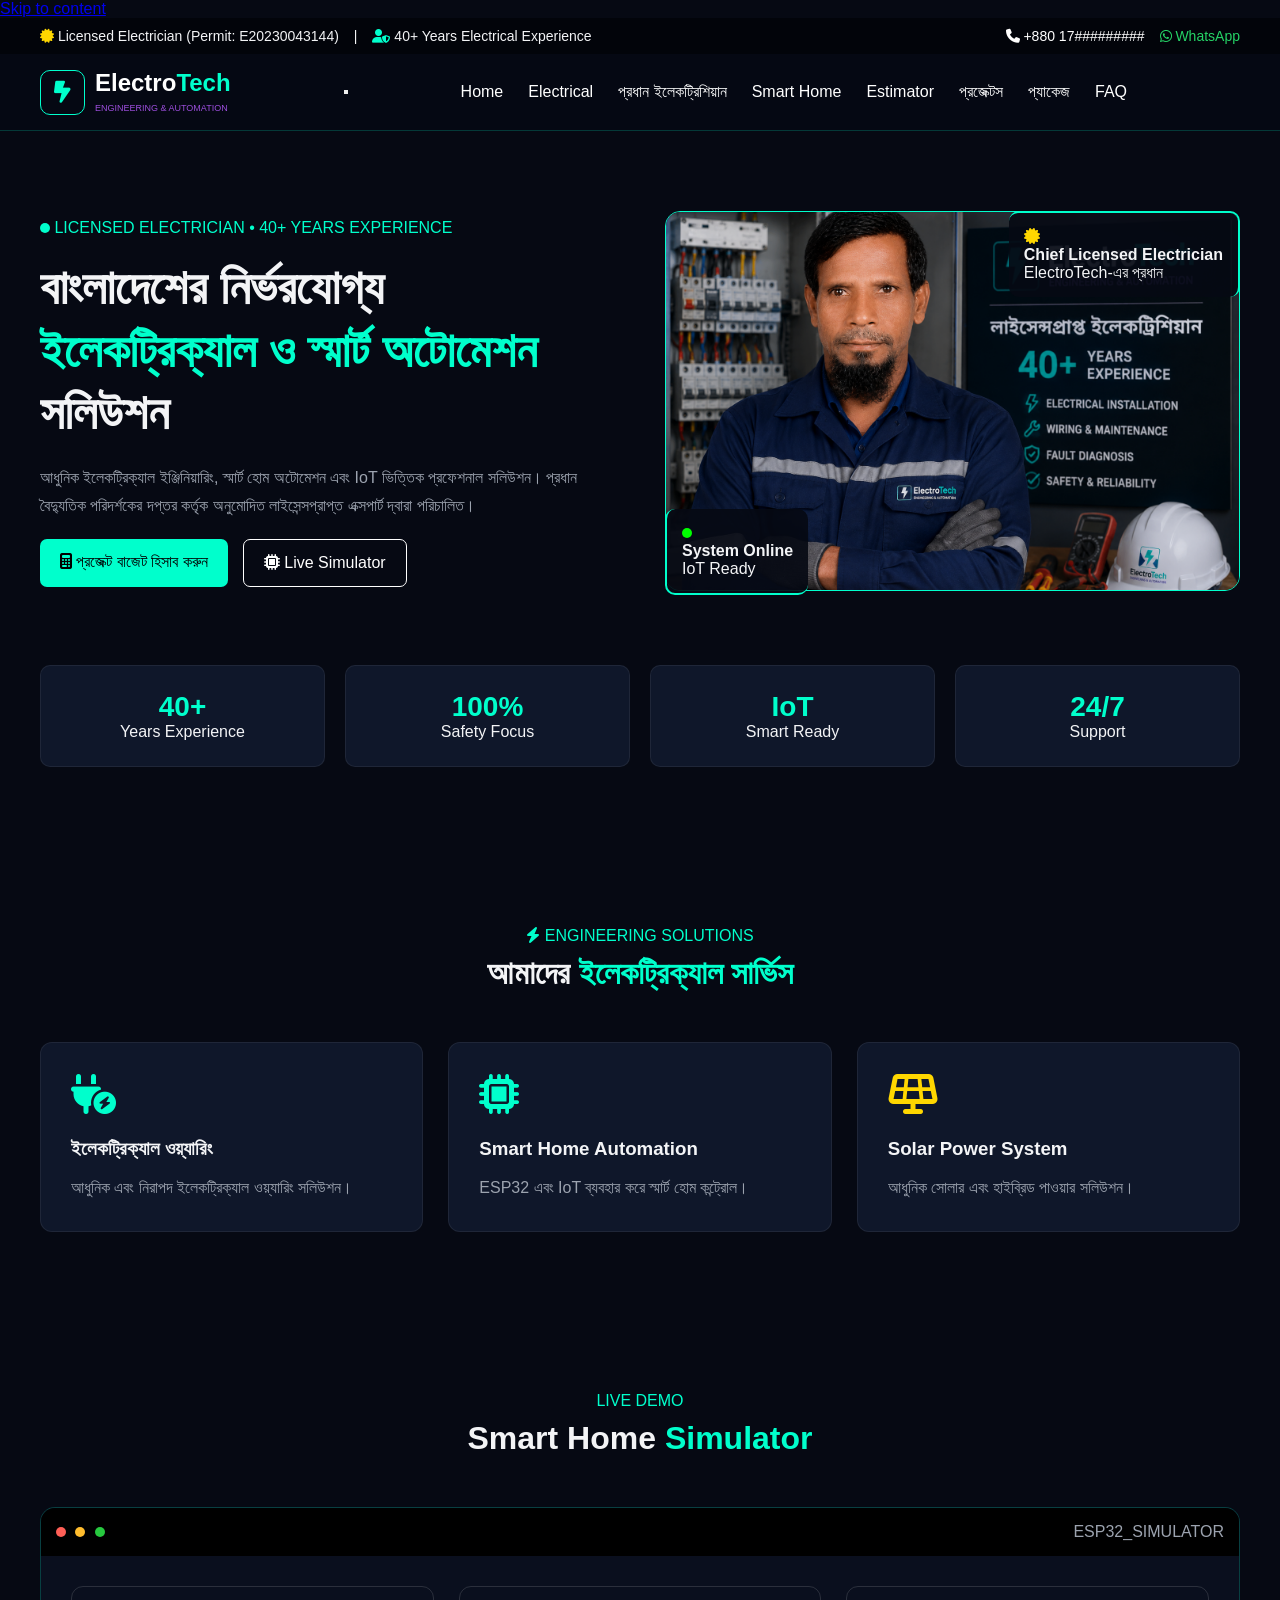
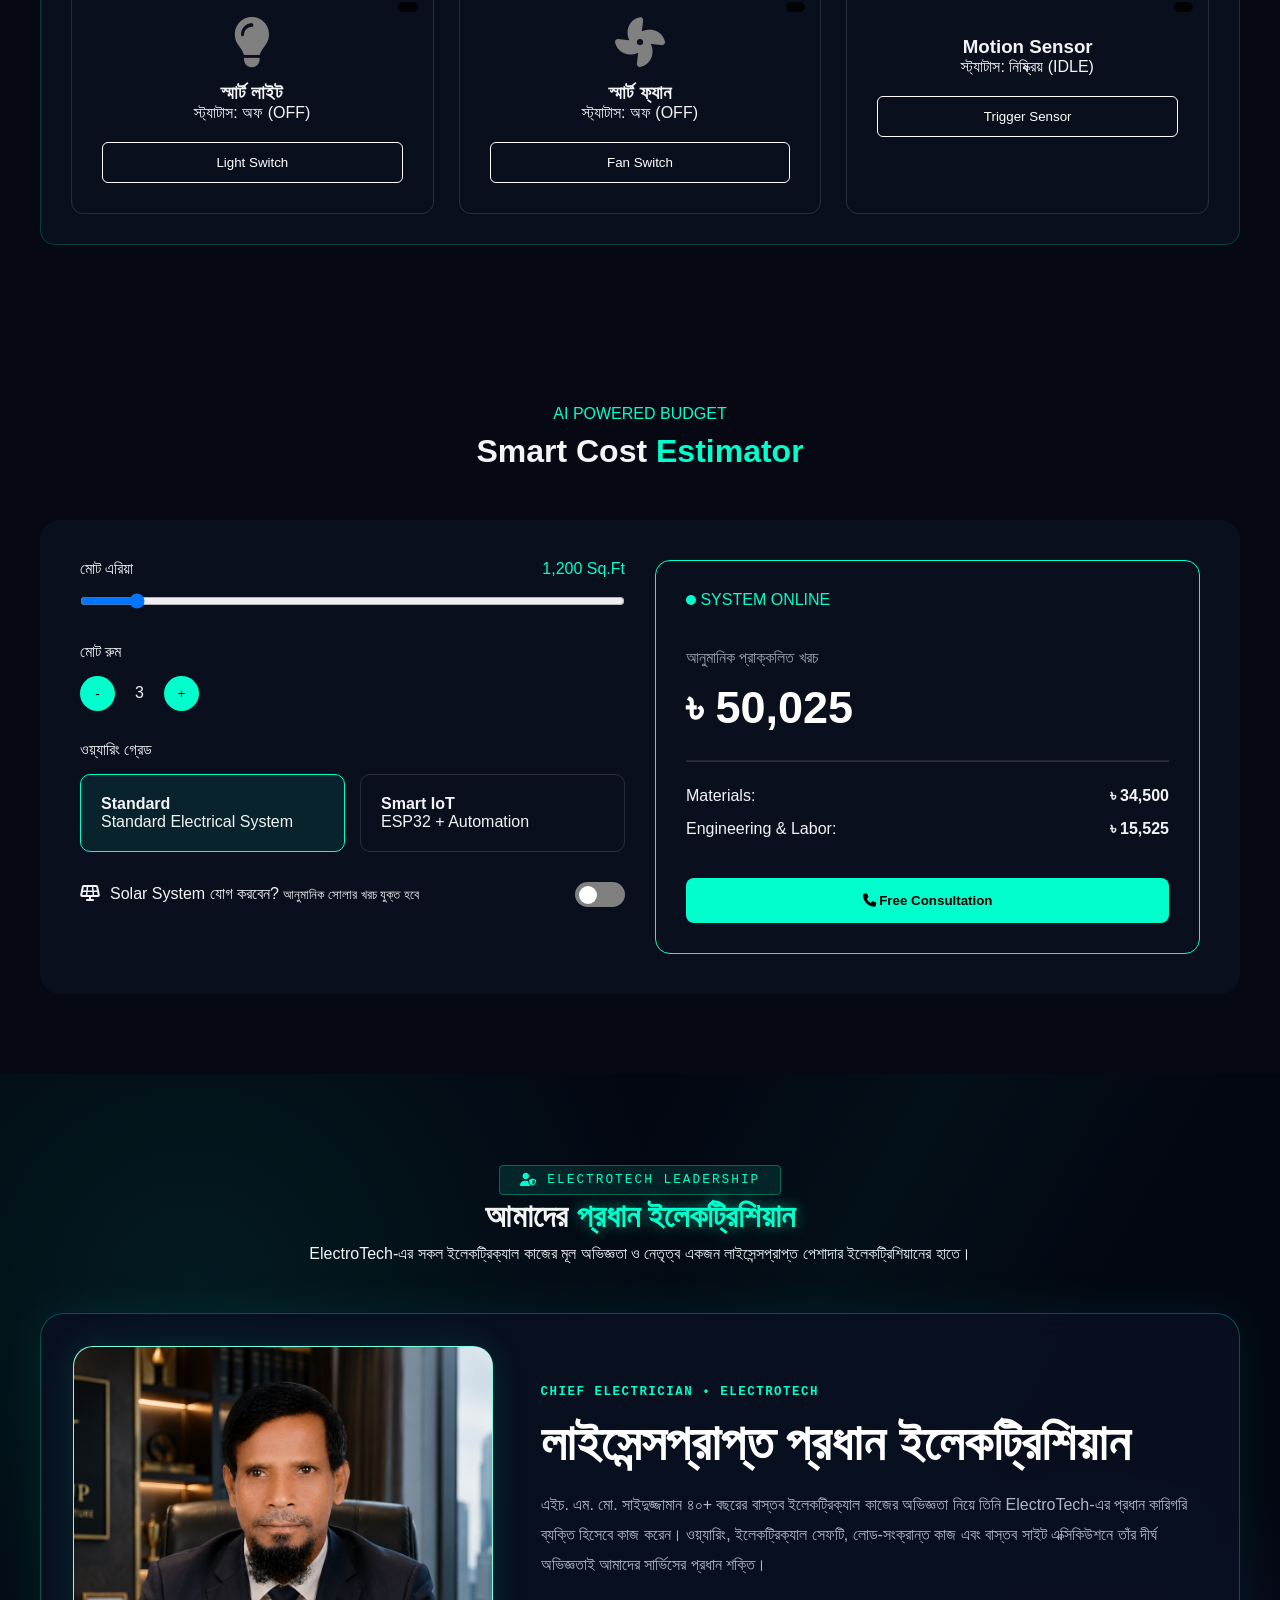
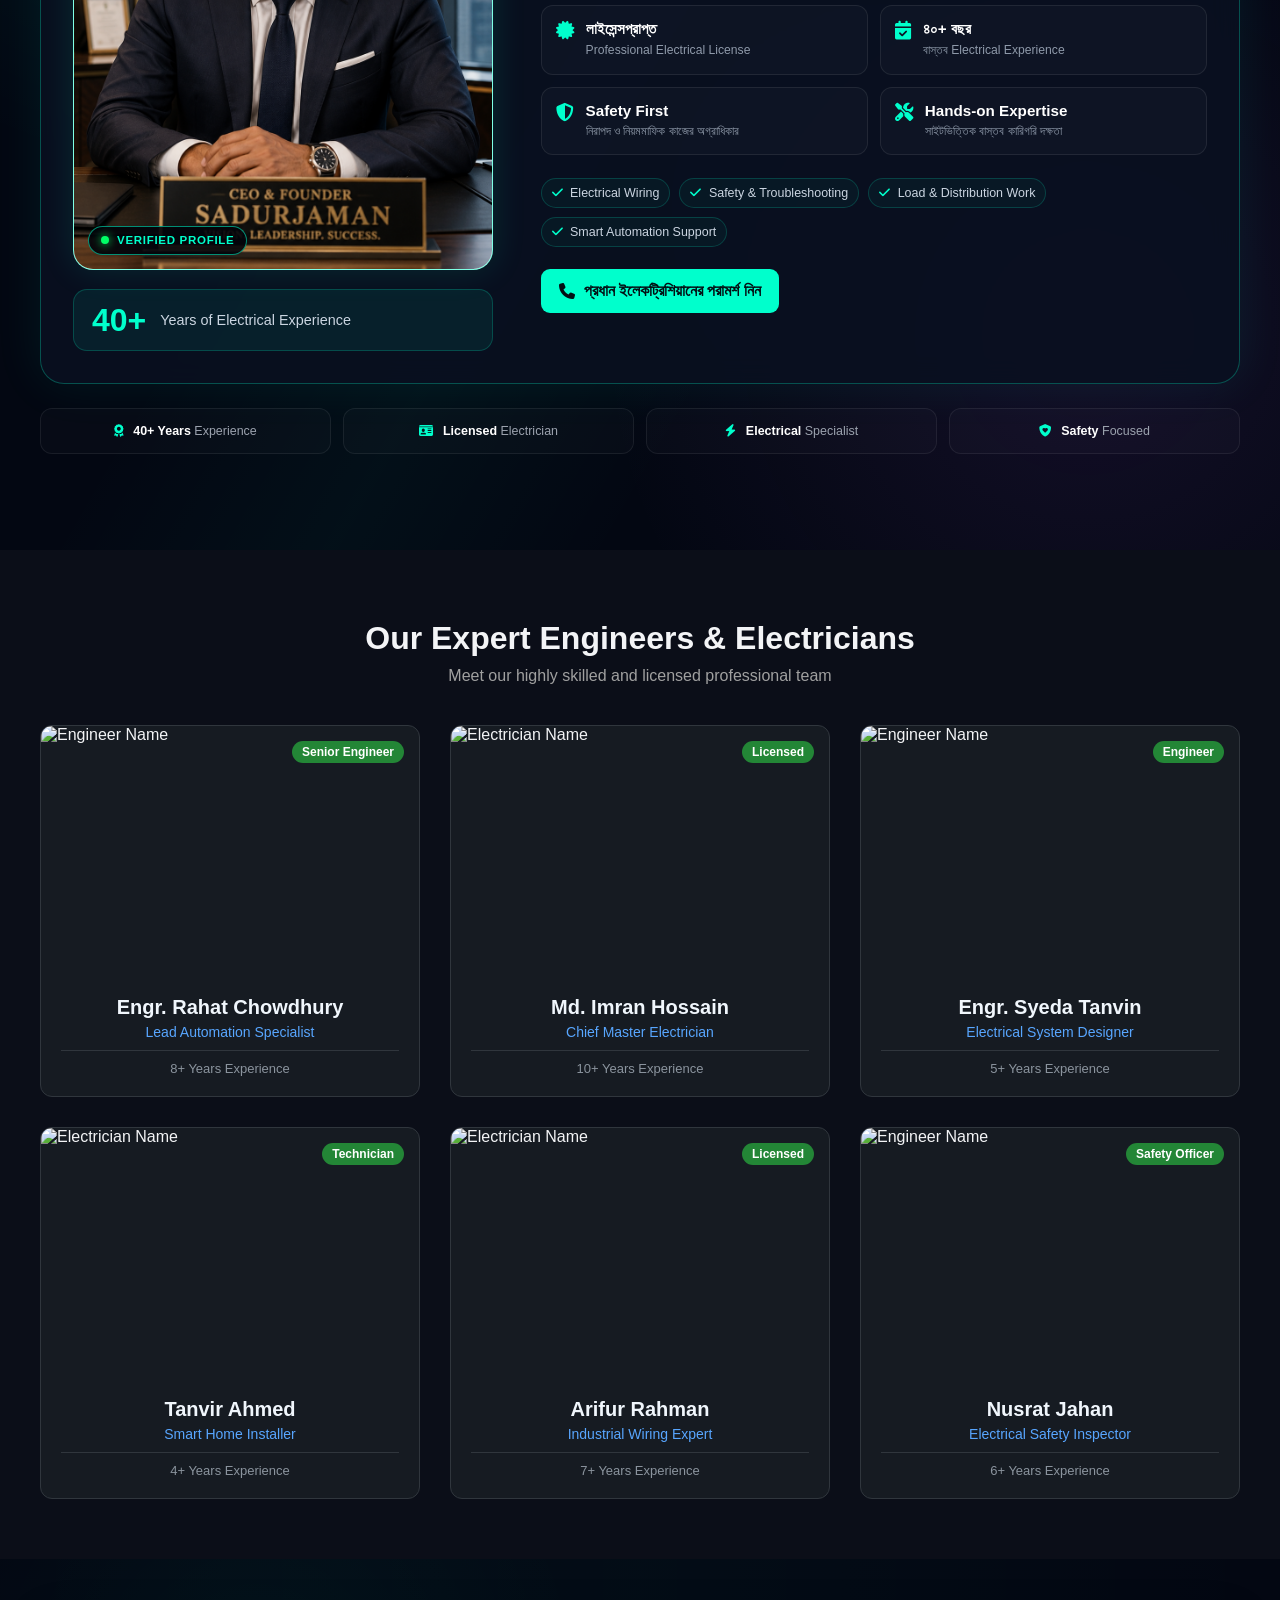
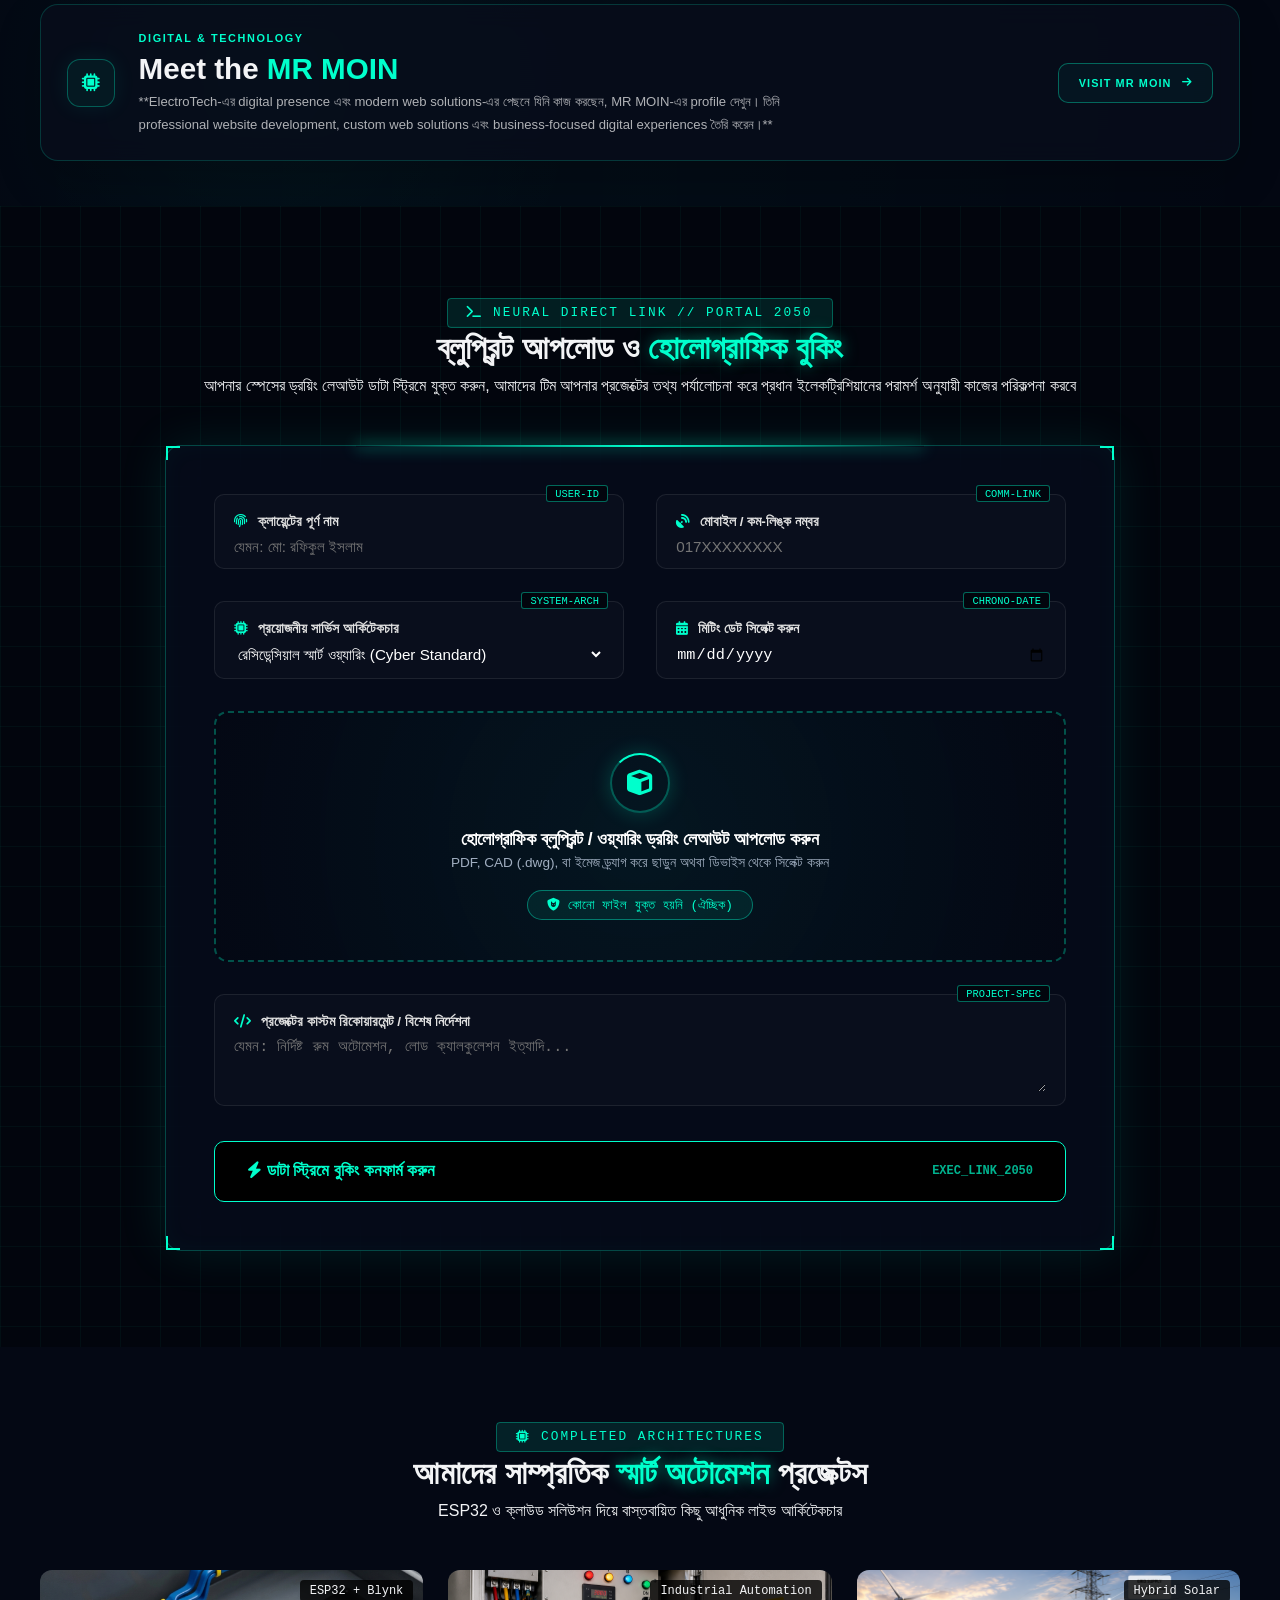
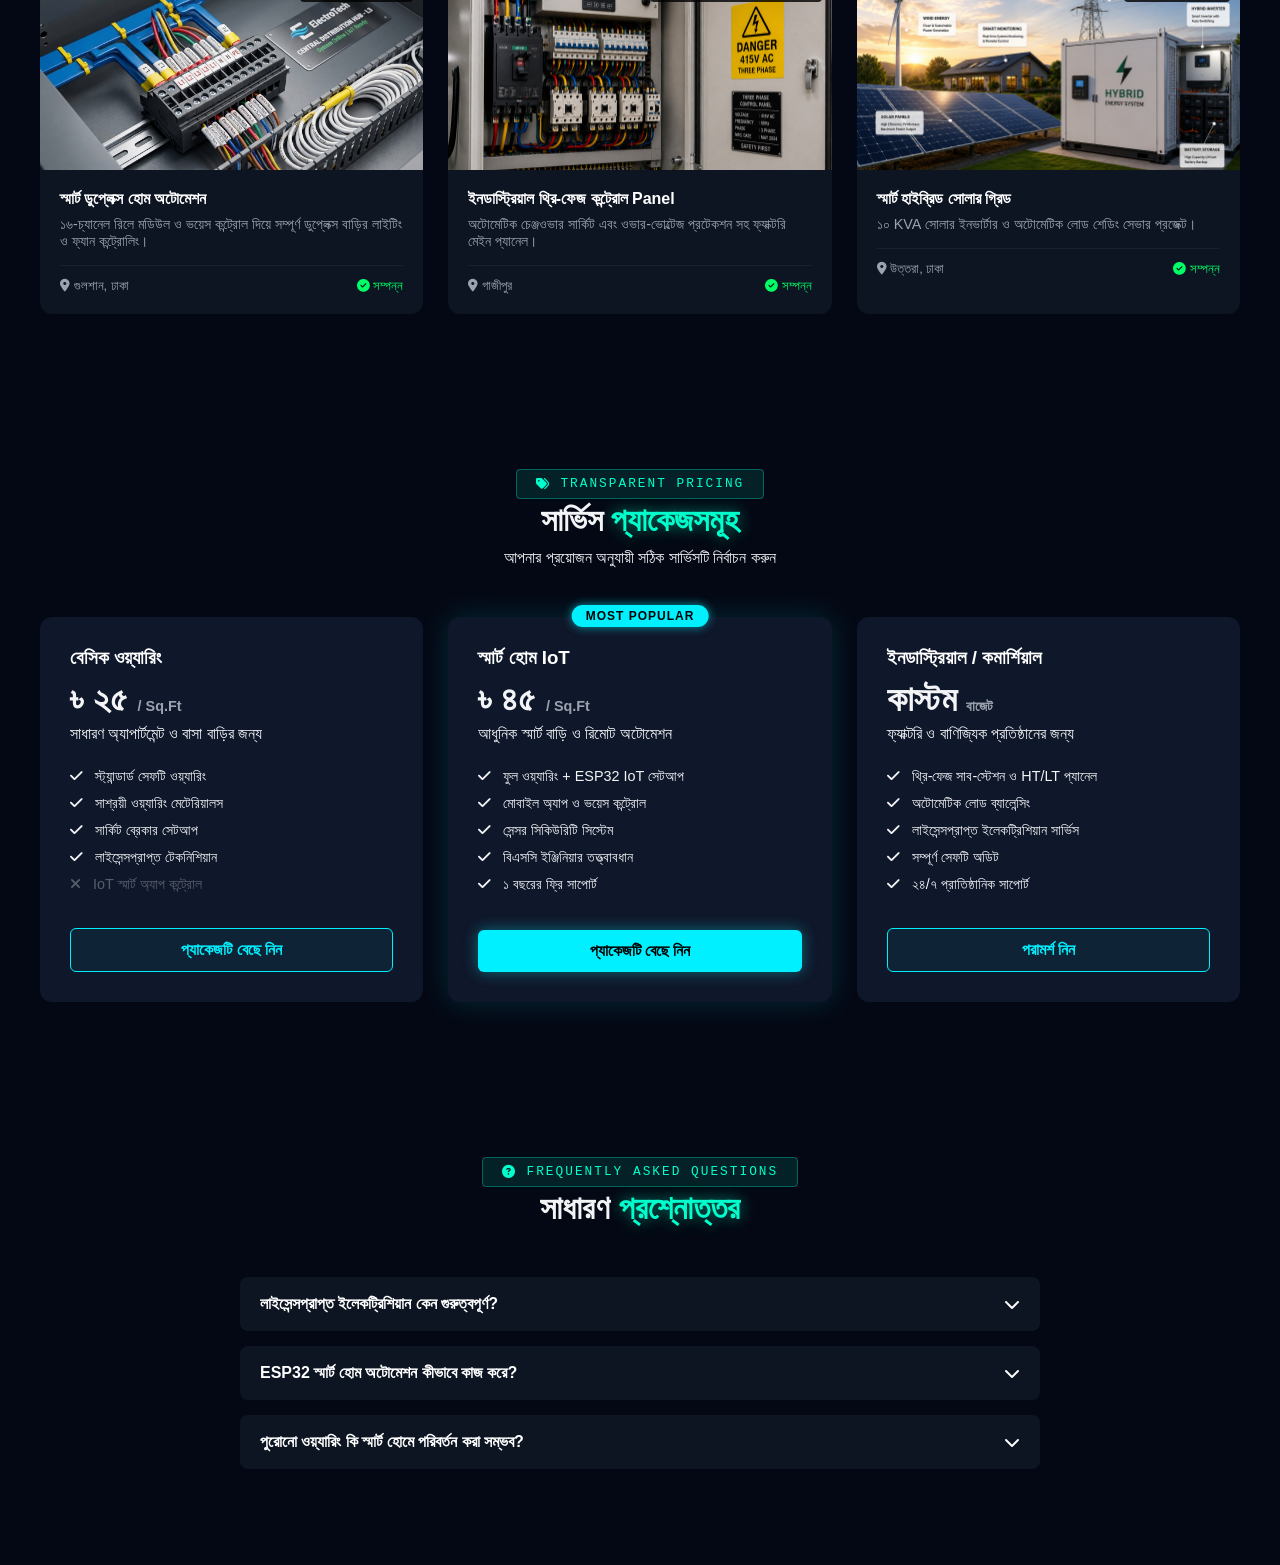
==== commit e05883da: "Add files via upload" ====
--- a/index.html
+++ b/index.html
@@ -40,7 +40,7 @@
            <div class="top-contact">
                 <a href="tel:+8801710830391">
                     <i class="fa-solid fa-phone"></i>
-                    +880 1710830391
+                    +880 17#########
                 </a>
 
                 <a href="#" class="wa-btn">
@@ -789,17 +789,6 @@
     <div class="container">
         <h2 class="section-title">Our Expert Engineers & Electricians</h2>
         <p class="section-subtitle">Meet our highly skilled and licensed professional team</p>
-
-        <!-- CEO -->
-        <div class="ceo-card">
-            <div class="ceo-monogram"><i class="fa-solid fa-user-tie"></i></div>
-            <div class="ceo-detail">
-                <span class="ceo-tag">প্রতিষ্ঠাতা ও প্রধান নির্বাহী</span>
-                <h3>এইচ. এম. মো. সাইদুজ্জামান</h3>
-                <p>ElectroTech Engineering &amp; Automation-এর নেতৃত্বে আছেন তিনি। লাইসেন্সপ্রাপ্ত ইলেকট্রিক্যাল টিম ও স্মার্ট অটোমেশন সলিউশন নিয়ে ঢাকাজুড়ে নিরাপদ ও আধুনিক বৈদ্যুতিক ব্যবস্থা গড়ে তোলাই তাঁর লক্ষ্য।</p>
-                <a href="#booking" class="ceo-link"><i class="fa-solid fa-comments"></i> সরাসরি পরামর্শ নিন</a>
-            </div>
-        </div>
         
         <div class="team-grid">
             <!-- Person 1 -->
@@ -1190,129 +1179,6 @@
 </section>
 
 
-<!-- ================= CONTACT + GOOGLE MAP ================= -->
-<section class="contact-map-section" id="contact">
-  <div class="container">
-
-    <div class="section-header text-center">
-      <span class="sub-badge-cyber"><i class="fa-solid fa-location-crosshairs"></i> OUR LOCATION</span>
-      <h2 class="section-title">আমাদের অফিস ও <span class="highlight-text-cyan">সার্ভিস এরিয়া</span></h2>
-      <p class="section-desc">সরাসরি অফিসে আসুন, অথবা ফোন করুন — আমাদের টিম আপনার এলাকায় সাইট ভিজিটে যেতে পারবে</p>
-    </div>
-
-    <div class="contact-map-grid">
-
-      <!-- MAP -->
-      <div class="map-frame">
-        <div class="map-frame-bar">
-          <span class="map-dot"></span>
-          <span>ElectroTech Engineering — electrotechbd.xyz | Dhaka, Bangladesh</span>
-        </div>
-
-        <!-- ঠিকানা বদলাতে হলে নিচের q= এর পরের অংশটুকু বদলান -->
-        <iframe
-          class="map-embed"
-          src="https://www.google.com/maps?q=Dhaka%2C%20Bangladesh&hl=bn&z=13&output=embed"
-          title="ElectroTech Engineering office location on Google Maps"
-          loading="lazy"
-          referrerpolicy="no-referrer-when-downgrade"
-          allowfullscreen></iframe>
-
-        <a class="map-open-btn"
-           href="https://www.google.com/maps/search/?api=1&query=Dhaka%2C%20Bangladesh"
-           target="_blank" rel="noopener">
-          <i class="fa-solid fa-diamond-turn-right"></i> ডিরেকশন নিন
-        </a>
-      </div>
-
-      <!-- CONTACT DETAILS -->
-      <div class="contact-info-stack">
-
-        <div class="contact-line">
-          <div class="contact-ico"><i class="fa-solid fa-location-dot"></i></div>
-          <div>
-            <h4>অফিস ঠিকানা</h4>
-            <p>ঢাকা, বাংলাদেশ</p>
-          </div>
-        </div>
-
-        <div class="contact-line">
-          <div class="contact-ico"><i class="fa-solid fa-phone-volume"></i></div>
-          <div>
-            <h4>ফোন</h4>
-            <p><a href="tel:+8801710830391">+880 1710-830391</a></p>
-          </div>
-        </div>
-
-        <div class="contact-line">
-          <div class="contact-ico"><i class="fa-solid fa-globe"></i></div>
-          <div>
-            <h4>ওয়েবসাইট</h4>
-            <p><a href="https://electrotechbd.xyz" target="_blank" rel="noopener">electrotechbd.xyz</a></p>
-          </div>
-        </div>
-
-        <div class="contact-line">
-          <div class="contact-ico"><i class="fa-solid fa-clock"></i></div>
-          <div>
-            <h4>সার্ভিস আওয়ার</h4>
-            <p>24/7 Support<br><span class="emg-tag">জরুরি ইলেকট্রিক্যাল কল ২৪ ঘণ্টা</span></p>
-          </div>
-        </div>
-
-        <div class="contact-line">
-          <div class="contact-ico"><i class="fa-solid fa-map"></i></div>
-          <div>
-            <h4>সার্ভিস এরিয়া</h4>
-            <p>বাংলাদেশ 🇧🇩</p>
-          </div>
-        </div>
-
-        <a href="#booking" class="btn btn-glow contact-cta">
-          <i class="fa-solid fa-calendar-check"></i> সাইট ভিজিট বুক করুন
-        </a>
-
-      </div>
-
-    </div>
-  </div>
-</section>
-
-
-<!-- ================= AI CHAT ASSISTANT ================= -->
-<button class="chat-launcher" id="chat-launcher" type="button"
-        aria-label="চ্যাট সহকারী খুলুন" aria-expanded="false" aria-controls="chat-window">
-  <i class="fa-solid fa-comment-dots"></i>
-  <span class="chat-ping"></span>
-</button>
-
-<div class="chat-window" id="chat-window" role="dialog" aria-label="ElectroTech চ্যাট সহকারী">
-
-  <div class="chat-head">
-    <div class="chat-head-id">
-      <div class="chat-avatar"><i class="fa-solid fa-bolt-lightning"></i></div>
-      <div>
-        <strong>ইলেকট্রোটেক অ্যাসিস্ট্যান্ট</strong>
-        <span class="chat-state"><i class="fa-solid fa-circle"></i> এখন অনলাইন</span>
-      </div>
-    </div>
-    <button class="chat-close" id="chat-close" type="button" aria-label="চ্যাট বন্ধ করুন">
-      <i class="fa-solid fa-xmark"></i>
-    </button>
-  </div>
-
-  <div class="chat-body" id="chat-body" aria-live="polite"></div>
-
-  <div class="chat-chips" id="chat-chips"></div>
-
-  <form class="chat-input-row" id="chat-form" autocomplete="off">
-    <input type="text" id="chat-input" placeholder="আপনার প্রশ্ন লিখুন..." aria-label="বার্তা লিখুন">
-    <button type="submit" aria-label="পাঠান"><i class="fa-solid fa-paper-plane"></i></button>
-  </form>
-
-</div>
-
-
     <script src="script.js"></script>
 
 </body>
--- a/style.css
+++ b/style.css
@@ -2479,473 +2479,3 @@
         bottom:7px;
     }
 }
-
-
-
-/* ==========================================================
-   CONTACT + GOOGLE MAP  (added)
-   ========================================================== */
-
-.contact-map-section {
-    padding: 100px 0;
-    background: linear-gradient(180deg, var(--bg-dark) 0%, #08101d 100%);
-    position: relative;
-    overflow: hidden;
-}
-
-.contact-map-section::before {
-    content: "";
-    position: absolute;
-    inset: 0;
-    background-image:
-        linear-gradient(rgba(0, 255, 204, .05) 1px, transparent 1px),
-        linear-gradient(90deg, rgba(0, 255, 204, .05) 1px, transparent 1px);
-    background-size: 60px 60px;
-    mask-image: radial-gradient(circle at 50% 40%, #000 0%, transparent 72%);
-    -webkit-mask-image: radial-gradient(circle at 50% 40%, #000 0%, transparent 72%);
-    pointer-events: none;
-}
-
-.contact-map-section .container { position: relative; z-index: 2; }
-
-.contact-map-grid {
-    display: grid;
-    grid-template-columns: 1.4fr 1fr;
-    gap: 30px;
-    margin-top: 45px;
-    align-items: stretch;
-}
-
-/* --- map --- */
-.map-frame {
-    position: relative;
-    border: 1px solid rgba(0, 255, 204, .28);
-    border-radius: 16px;
-    background: var(--bg-card);
-    overflow: hidden;
-    box-shadow: 0 0 45px rgba(0, 255, 204, .08);
-}
-
-.map-frame-bar {
-    display: flex;
-    align-items: center;
-    gap: 10px;
-    padding: 12px 18px;
-    font-size: .85rem;
-    color: var(--text-muted);
-    border-bottom: 1px solid rgba(0, 255, 204, .18);
-    background: rgba(0, 255, 204, .04);
-}
-
-.map-dot {
-    width: 9px; height: 9px;
-    border-radius: 50%;
-    background: var(--accent-cyan);
-    box-shadow: 0 0 10px var(--accent-cyan);
-}
-
-.map-embed {
-    display: block;
-    width: 100%;
-    height: 430px;
-    border: 0;
-    filter: invert(90%) hue-rotate(180deg) contrast(88%) saturate(85%);
-}
-
-.map-open-btn {
-    position: absolute;
-    right: 18px;
-    bottom: 18px;
-    display: inline-flex;
-    align-items: center;
-    gap: 8px;
-    padding: 11px 18px;
-    border-radius: 10px;
-    font-size: .9rem;
-    font-weight: 600;
-    text-decoration: none;
-    color: #04121a;
-    background: var(--accent-cyan);
-    box-shadow: 0 6px 22px rgba(0, 255, 204, .35);
-    transition: transform .2s ease;
-}
-
-.map-open-btn:hover { transform: translateY(-2px); }
-
-/* --- contact details --- */
-.contact-info-stack {
-    display: flex;
-    flex-direction: column;
-    gap: 16px;
-}
-
-.contact-line {
-    display: flex;
-    gap: 15px;
-    padding: 18px;
-    border: 1px solid rgba(157, 78, 221, .25);
-    border-radius: 14px;
-    background: rgba(15, 23, 42, .75);
-}
-
-.contact-ico {
-    flex: 0 0 44px;
-    height: 44px;
-    display: grid;
-    place-items: center;
-    border-radius: 12px;
-    font-size: 1.05rem;
-    color: var(--accent-cyan);
-    background: rgba(0, 255, 204, .1);
-    border: 1px solid rgba(0, 255, 204, .3);
-}
-
-.contact-line h4 {
-    margin: 0 0 4px;
-    font-size: .95rem;
-    color: var(--text-main);
-}
-
-.contact-line p {
-    margin: 0;
-    font-size: .92rem;
-    line-height: 1.7;
-    color: var(--text-muted);
-}
-
-.contact-line a { color: var(--accent-cyan); text-decoration: none; }
-
-.emg-tag {
-    display: inline-block;
-    margin-top: 6px;
-    padding: 3px 10px;
-    border-radius: 20px;
-    font-size: .78rem;
-    color: #ff6b8b;
-    background: rgba(255, 0, 85, .1);
-    border: 1px solid rgba(255, 0, 85, .3);
-}
-
-.contact-cta {
-    margin-top: auto;
-    text-align: center;
-}
-
-@media (max-width: 900px) {
-    .contact-map-grid { grid-template-columns: 1fr; }
-    .map-embed { height: 320px; }
-    .contact-map-section { padding: 70px 0; }
-}
-
-
-/* ==========================================================
-   AI CHAT ASSISTANT  (added)
-   ========================================================== */
-
-.chat-launcher {
-    position: fixed;
-    right: 22px;
-    bottom: 22px;
-    z-index: 9998;
-    width: 60px;
-    height: 60px;
-    border: none;
-    border-radius: 50%;
-    cursor: pointer;
-    font-size: 1.4rem;
-    color: #04121a;
-    background: linear-gradient(135deg, var(--accent-cyan), #12b8ff);
-    box-shadow: 0 10px 30px rgba(0, 255, 204, .35);
-    transition: transform .25s ease;
-}
-
-.chat-launcher:hover { transform: scale(1.07); }
-.chat-launcher:focus-visible { outline: 3px solid #fff; outline-offset: 3px; }
-.chat-launcher.open i { transform: rotate(90deg); }
-.chat-launcher i { transition: transform .25s ease; }
-
-.chat-ping {
-    position: absolute;
-    top: 4px; right: 4px;
-    width: 12px; height: 12px;
-    border-radius: 50%;
-    background: #ff0055;
-    border: 2px solid var(--bg-dark);
-}
-
-.chat-launcher.open .chat-ping { display: none; }
-
-.chat-window {
-    position: fixed;
-    right: 22px;
-    bottom: 94px;
-    z-index: 9999;
-    width: 370px;
-    max-width: calc(100vw - 30px);
-    height: 520px;
-    max-height: calc(100vh - 130px);
-    display: flex;
-    flex-direction: column;
-    overflow: hidden;
-    border: 1px solid rgba(0, 255, 204, .3);
-    border-radius: 18px;
-    background: var(--bg-card);
-    box-shadow: 0 25px 60px rgba(0, 0, 0, .6);
-    opacity: 0;
-    visibility: hidden;
-    transform: translateY(16px) scale(.97);
-    transition: opacity .22s ease, transform .22s ease, visibility .22s;
-}
-
-.chat-window.active {
-    opacity: 1;
-    visibility: visible;
-    transform: translateY(0) scale(1);
-}
-
-.chat-head {
-    display: flex;
-    align-items: center;
-    justify-content: space-between;
-    gap: 10px;
-    padding: 14px 16px;
-    border-bottom: 1px solid rgba(0, 255, 204, .2);
-    background: linear-gradient(90deg, rgba(0, 255, 204, .12), rgba(157, 78, 221, .12));
-}
-
-.chat-head-id { display: flex; align-items: center; gap: 11px; }
-
-.chat-avatar {
-    width: 40px; height: 40px;
-    display: grid;
-    place-items: center;
-    border-radius: 12px;
-    color: #04121a;
-    background: var(--accent-cyan);
-}
-
-.chat-head-id strong {
-    display: block;
-    font-size: .95rem;
-    color: var(--text-main);
-}
-
-.chat-state {
-    font-size: .78rem;
-    color: #00ff66;
-}
-
-.chat-state i { font-size: .5rem; vertical-align: middle; }
-
-.chat-close {
-    background: none;
-    border: none;
-    cursor: pointer;
-    font-size: 1.1rem;
-    color: var(--text-muted);
-    padding: 6px;
-}
-
-.chat-close:hover { color: var(--accent-cyan); }
-
-.chat-body {
-    flex: 1;
-    overflow-y: auto;
-    padding: 16px;
-    display: flex;
-    flex-direction: column;
-    gap: 12px;
-    scrollbar-width: thin;
-    scrollbar-color: rgba(0, 255, 204, .4) transparent;
-}
-
-.chat-body::-webkit-scrollbar { width: 6px; }
-.chat-body::-webkit-scrollbar-thumb {
-    background: rgba(0, 255, 204, .4);
-    border-radius: 6px;
-}
-
-.chat-msg {
-    max-width: 85%;
-    padding: 11px 14px;
-    font-size: .9rem;
-    line-height: 1.65;
-    border-radius: 14px;
-    white-space: pre-line;
-    animation: chatIn .2s ease;
-}
-
-@keyframes chatIn {
-    from { opacity: 0; transform: translateY(6px); }
-    to   { opacity: 1; transform: translateY(0); }
-}
-
-.chat-msg.bot {
-    align-self: flex-start;
-    color: var(--text-main);
-    background: rgba(0, 255, 204, .08);
-    border: 1px solid rgba(0, 255, 204, .22);
-    border-bottom-left-radius: 4px;
-}
-
-.chat-msg.user {
-    align-self: flex-end;
-    color: #04121a;
-    background: var(--accent-cyan);
-    border-bottom-right-radius: 4px;
-    font-weight: 500;
-}
-
-.chat-msg a { color: inherit; font-weight: 700; }
-
-.chat-typing { display: flex; gap: 5px; align-items: center; }
-
-.chat-typing span {
-    width: 7px; height: 7px;
-    border-radius: 50%;
-    background: var(--accent-cyan);
-    animation: chatDot 1s infinite ease-in-out;
-}
-
-.chat-typing span:nth-child(2) { animation-delay: .15s; }
-.chat-typing span:nth-child(3) { animation-delay: .3s; }
-
-@keyframes chatDot {
-    0%, 60%, 100% { opacity: .3; transform: translateY(0); }
-    30%           { opacity: 1;  transform: translateY(-4px); }
-}
-
-.chat-chips {
-    display: flex;
-    flex-wrap: wrap;
-    gap: 7px;
-    padding: 0 14px 10px;
-}
-
-.chat-chip {
-    padding: 7px 12px;
-    font-size: .8rem;
-    font-family: inherit;
-    cursor: pointer;
-    color: var(--accent-cyan);
-    background: rgba(0, 255, 204, .07);
-    border: 1px solid rgba(0, 255, 204, .3);
-    border-radius: 20px;
-    transition: background .2s ease;
-}
-
-.chat-chip:hover { background: rgba(0, 255, 204, .18); }
-
-.chat-input-row {
-    display: flex;
-    gap: 8px;
-    padding: 12px 14px;
-    border-top: 1px solid rgba(0, 255, 204, .18);
-    background: rgba(6, 9, 19, .6);
-}
-
-.chat-input-row input {
-    flex: 1;
-    padding: 11px 14px;
-    font-family: inherit;
-    font-size: .9rem;
-    color: var(--text-main);
-    background: rgba(255, 255, 255, .05);
-    border: 1px solid rgba(0, 255, 204, .25);
-    border-radius: 10px;
-    outline: none;
-}
-
-.chat-input-row input:focus { border-color: var(--accent-cyan); }
-
-.chat-input-row button {
-    width: 44px;
-    border: none;
-    border-radius: 10px;
-    cursor: pointer;
-    color: #04121a;
-    background: var(--accent-cyan);
-}
-
-@media (max-width: 480px) {
-    .chat-window {
-        right: 10px;
-        left: 10px;
-        width: auto;
-        bottom: 88px;
-        height: 70vh;
-    }
-}
-
-@media (prefers-reduced-motion: reduce) {
-    .chat-window, .chat-msg, .chat-launcher, .map-open-btn { transition: none; animation: none; }
-}
-
-
-/* ---------- CEO CARD (added) ---------- */
-.ceo-card {
-    display: flex;
-    gap: 26px;
-    align-items: center;
-    max-width: 880px;
-    margin: 0 auto 55px;
-    padding: 28px;
-    border: 1px solid rgba(0, 255, 204, .28);
-    border-left: 4px solid var(--accent-cyan);
-    border-radius: 16px;
-    background: linear-gradient(120deg, rgba(0,255,204,.07), rgba(157,78,221,.07));
-}
-
-.ceo-monogram {
-    flex: 0 0 90px;
-    height: 90px;
-    display: grid;
-    place-items: center;
-    font-size: 2rem;
-    color: #04121a;
-    border-radius: 18px;
-    background: linear-gradient(135deg, var(--accent-cyan), #12b8ff);
-    box-shadow: 0 0 30px rgba(0,255,204,.3);
-}
-
-.ceo-tag {
-    display: inline-block;
-    margin-bottom: 8px;
-    padding: 4px 12px;
-    font-size: .78rem;
-    color: var(--accent-cyan);
-    background: rgba(0,255,204,.1);
-    border: 1px solid rgba(0,255,204,.3);
-    border-radius: 20px;
-}
-
-.ceo-detail h3 {
-    margin: 0 0 8px;
-    font-size: 1.5rem;
-    color: var(--text-main);
-}
-
-.ceo-detail p {
-    margin: 0 0 14px;
-    font-size: .95rem;
-    line-height: 1.8;
-    color: var(--text-muted);
-    max-width: 62ch;
-}
-
-.ceo-link {
-    display: inline-flex;
-    align-items: center;
-    gap: 8px;
-    font-size: .9rem;
-    font-weight: 600;
-    text-decoration: none;
-    color: var(--accent-cyan);
-}
-
-.ceo-link:hover { text-decoration: underline; }
-
-@media (max-width: 700px) {
-    .ceo-card { flex-direction: column; text-align: center; padding: 24px 18px; }
-    .ceo-detail p { text-align: left; }
-}
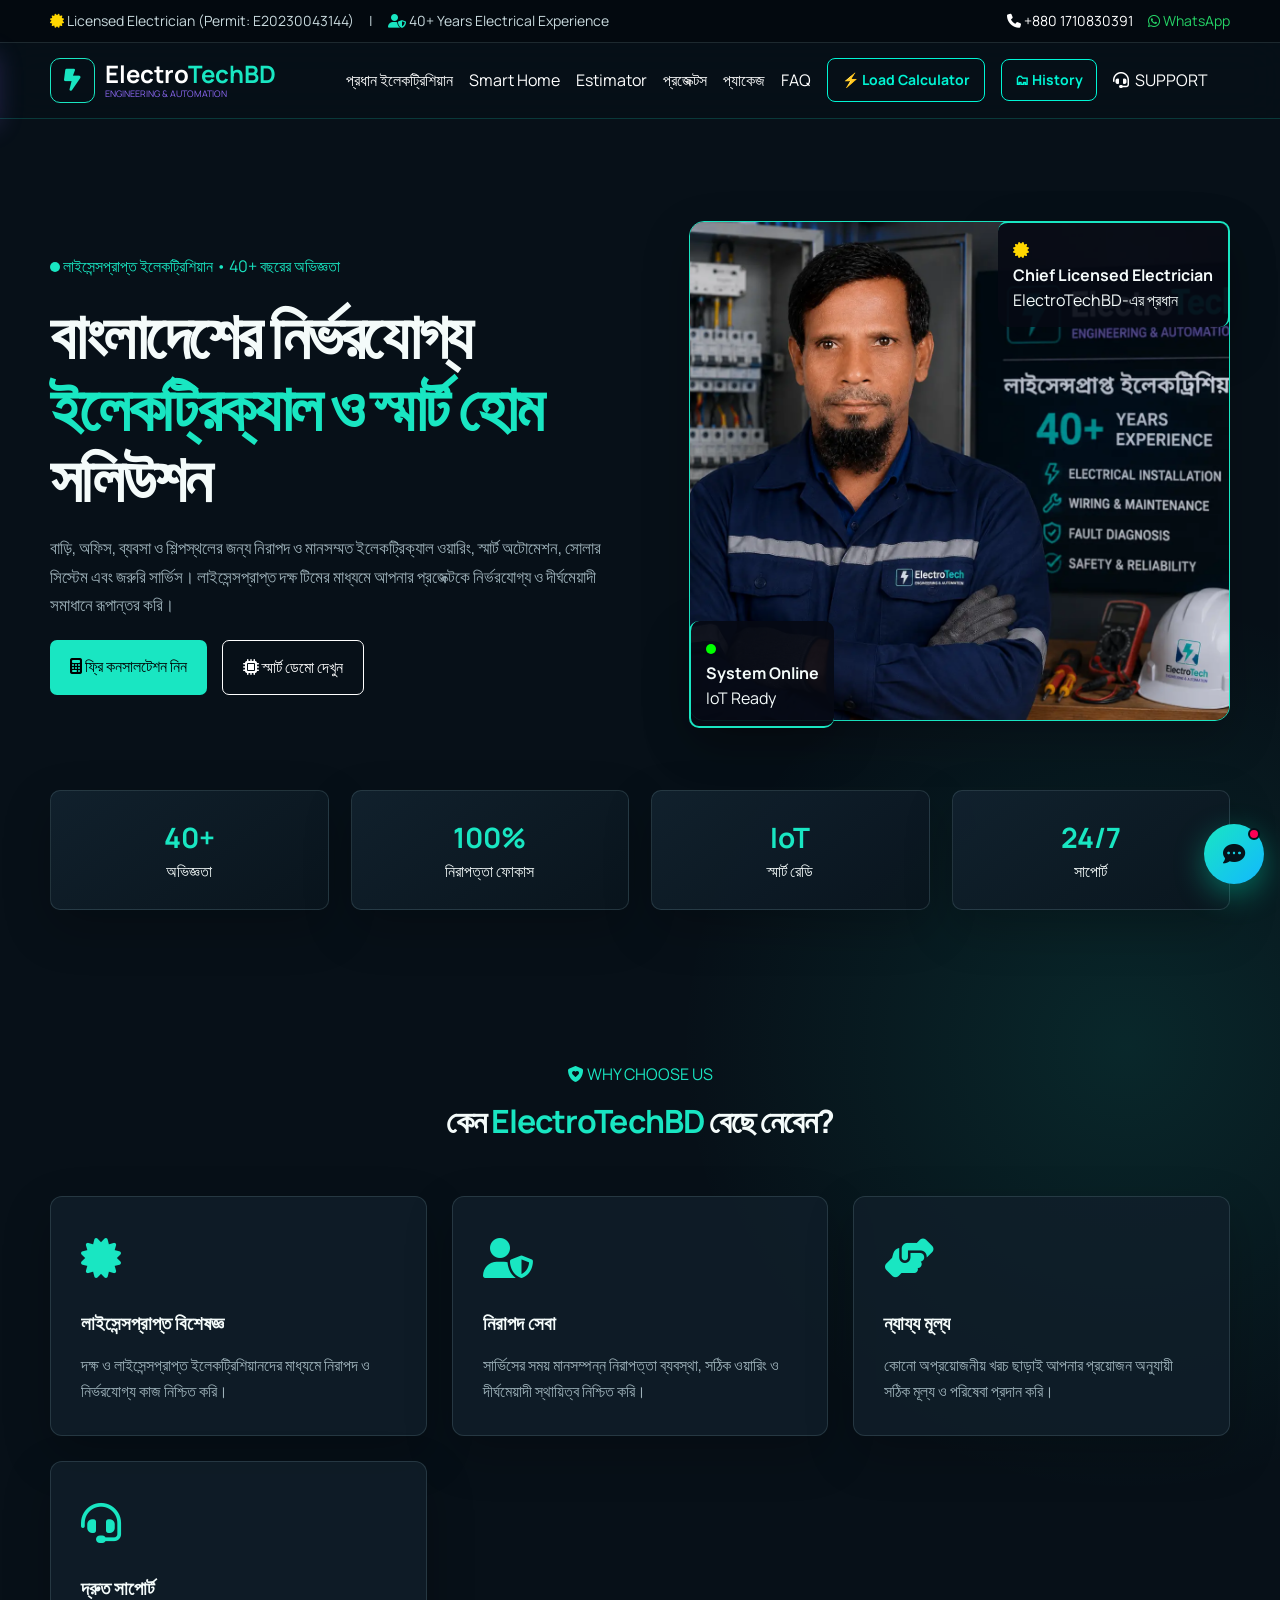
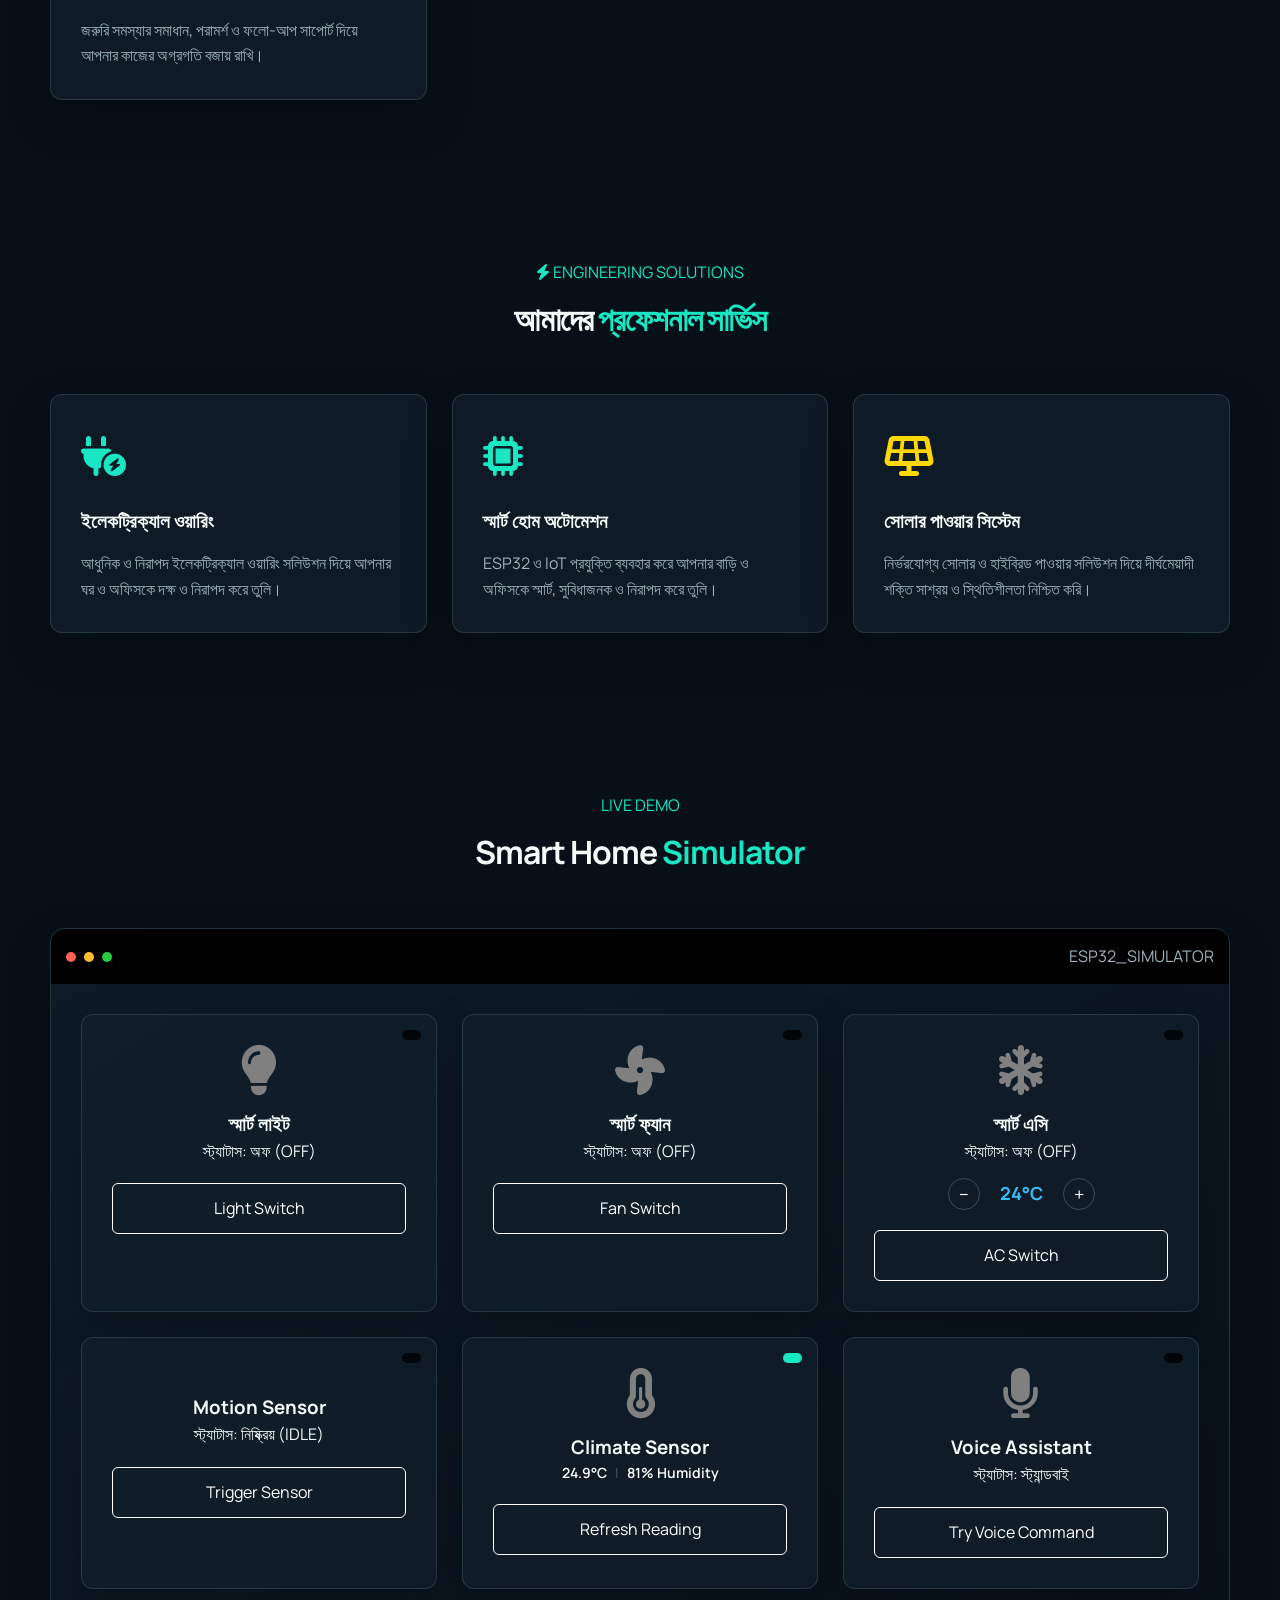
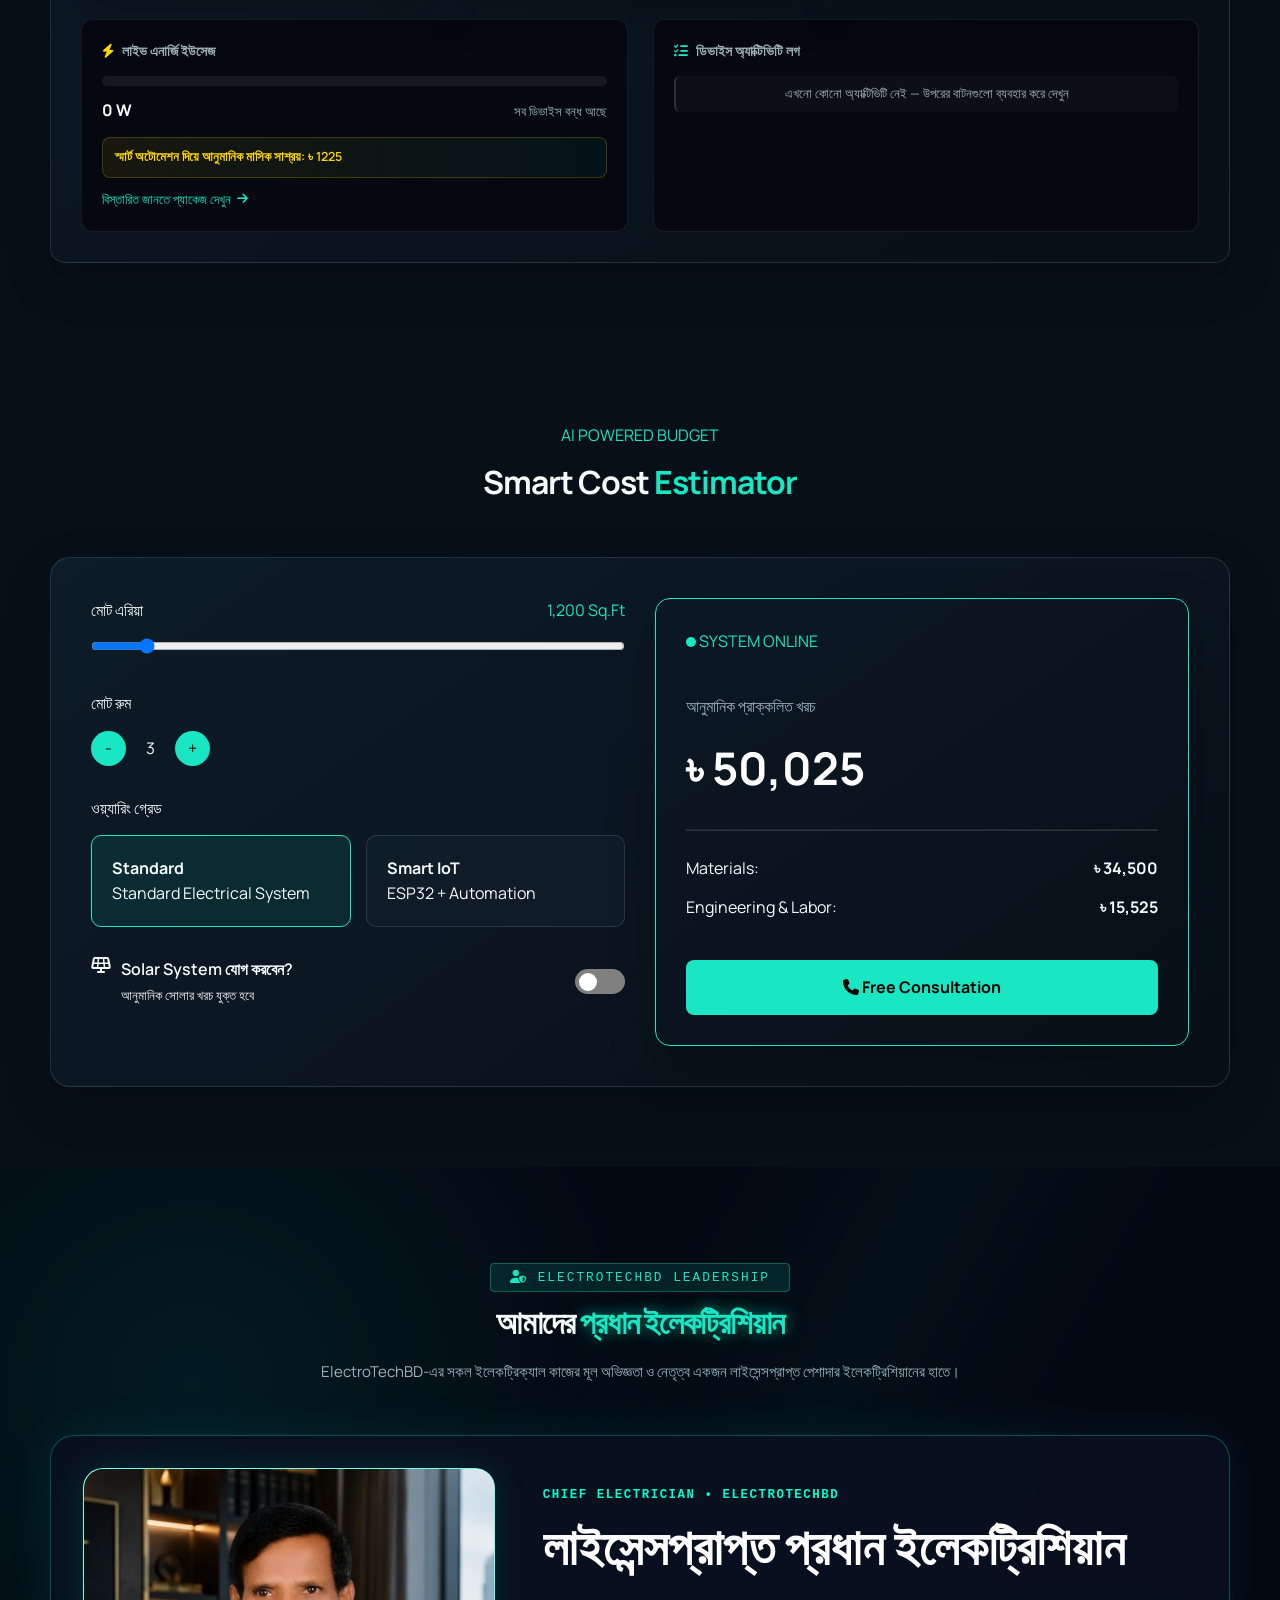
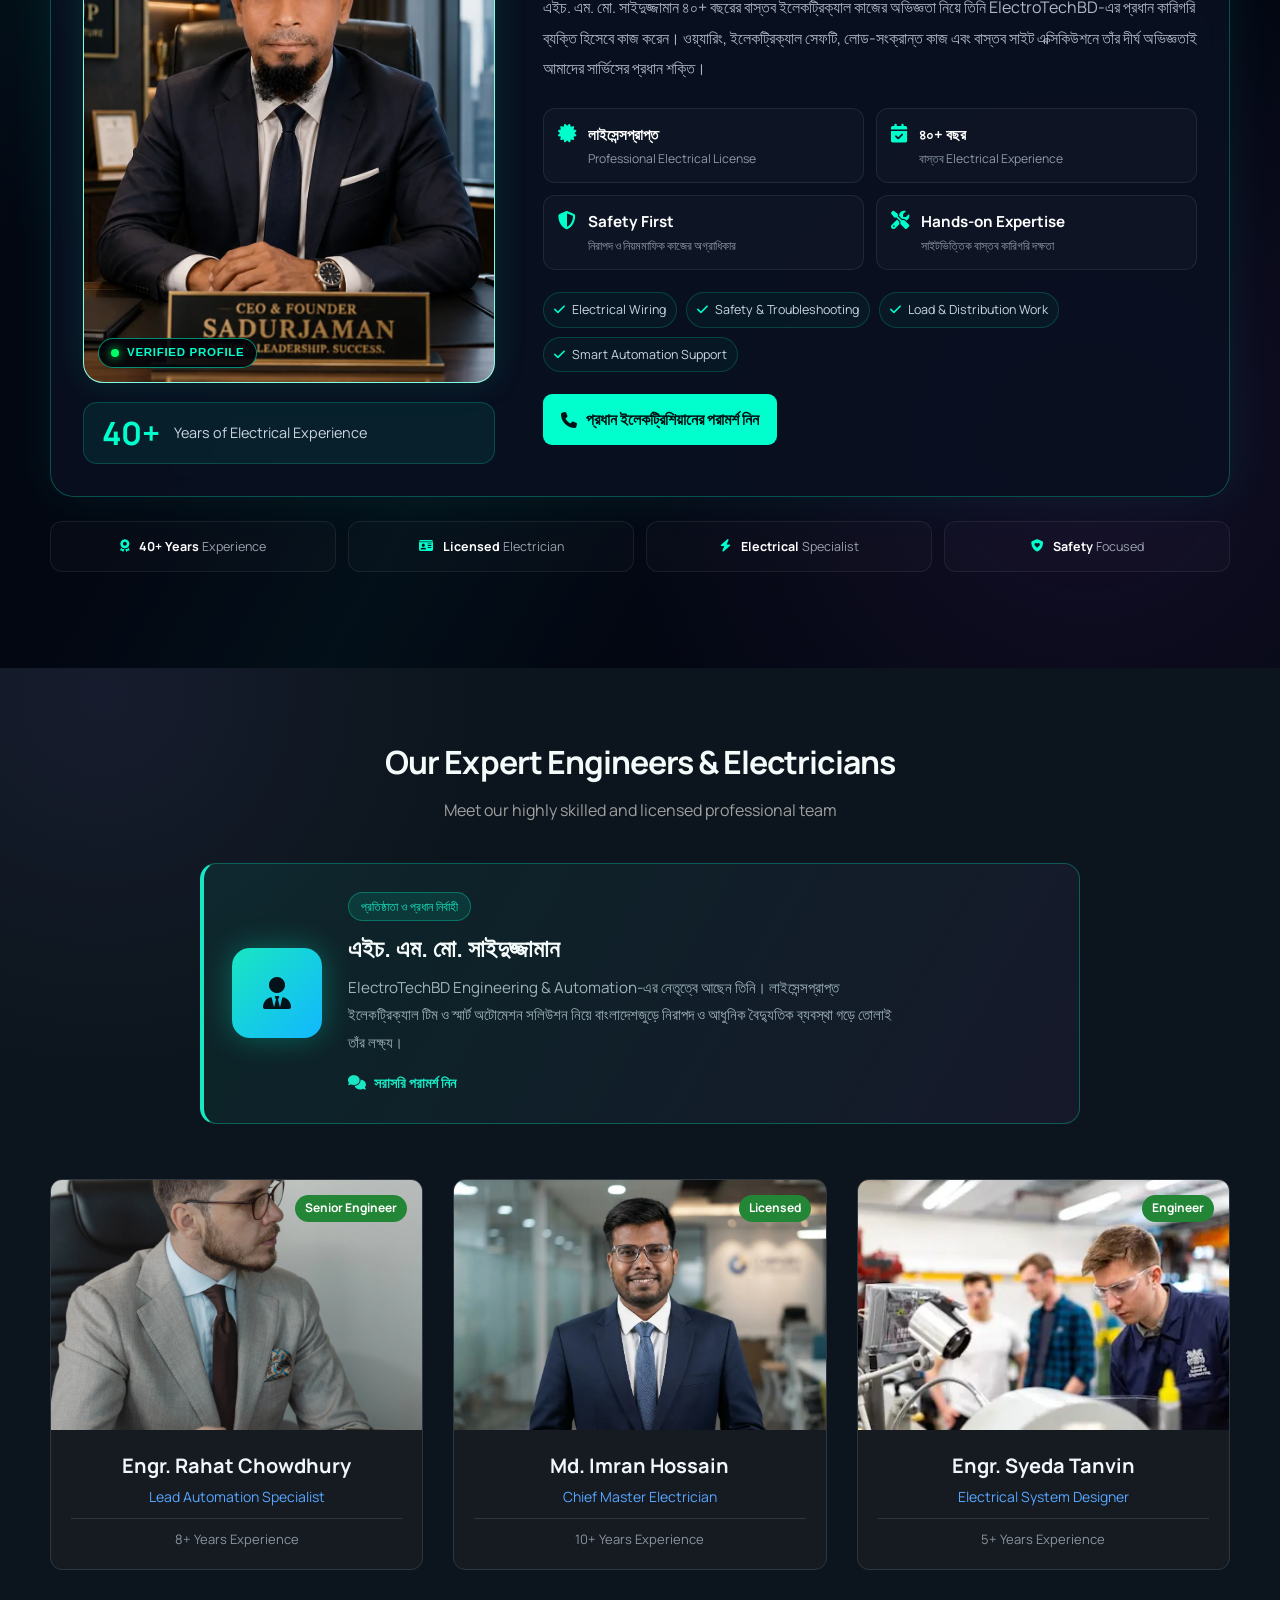
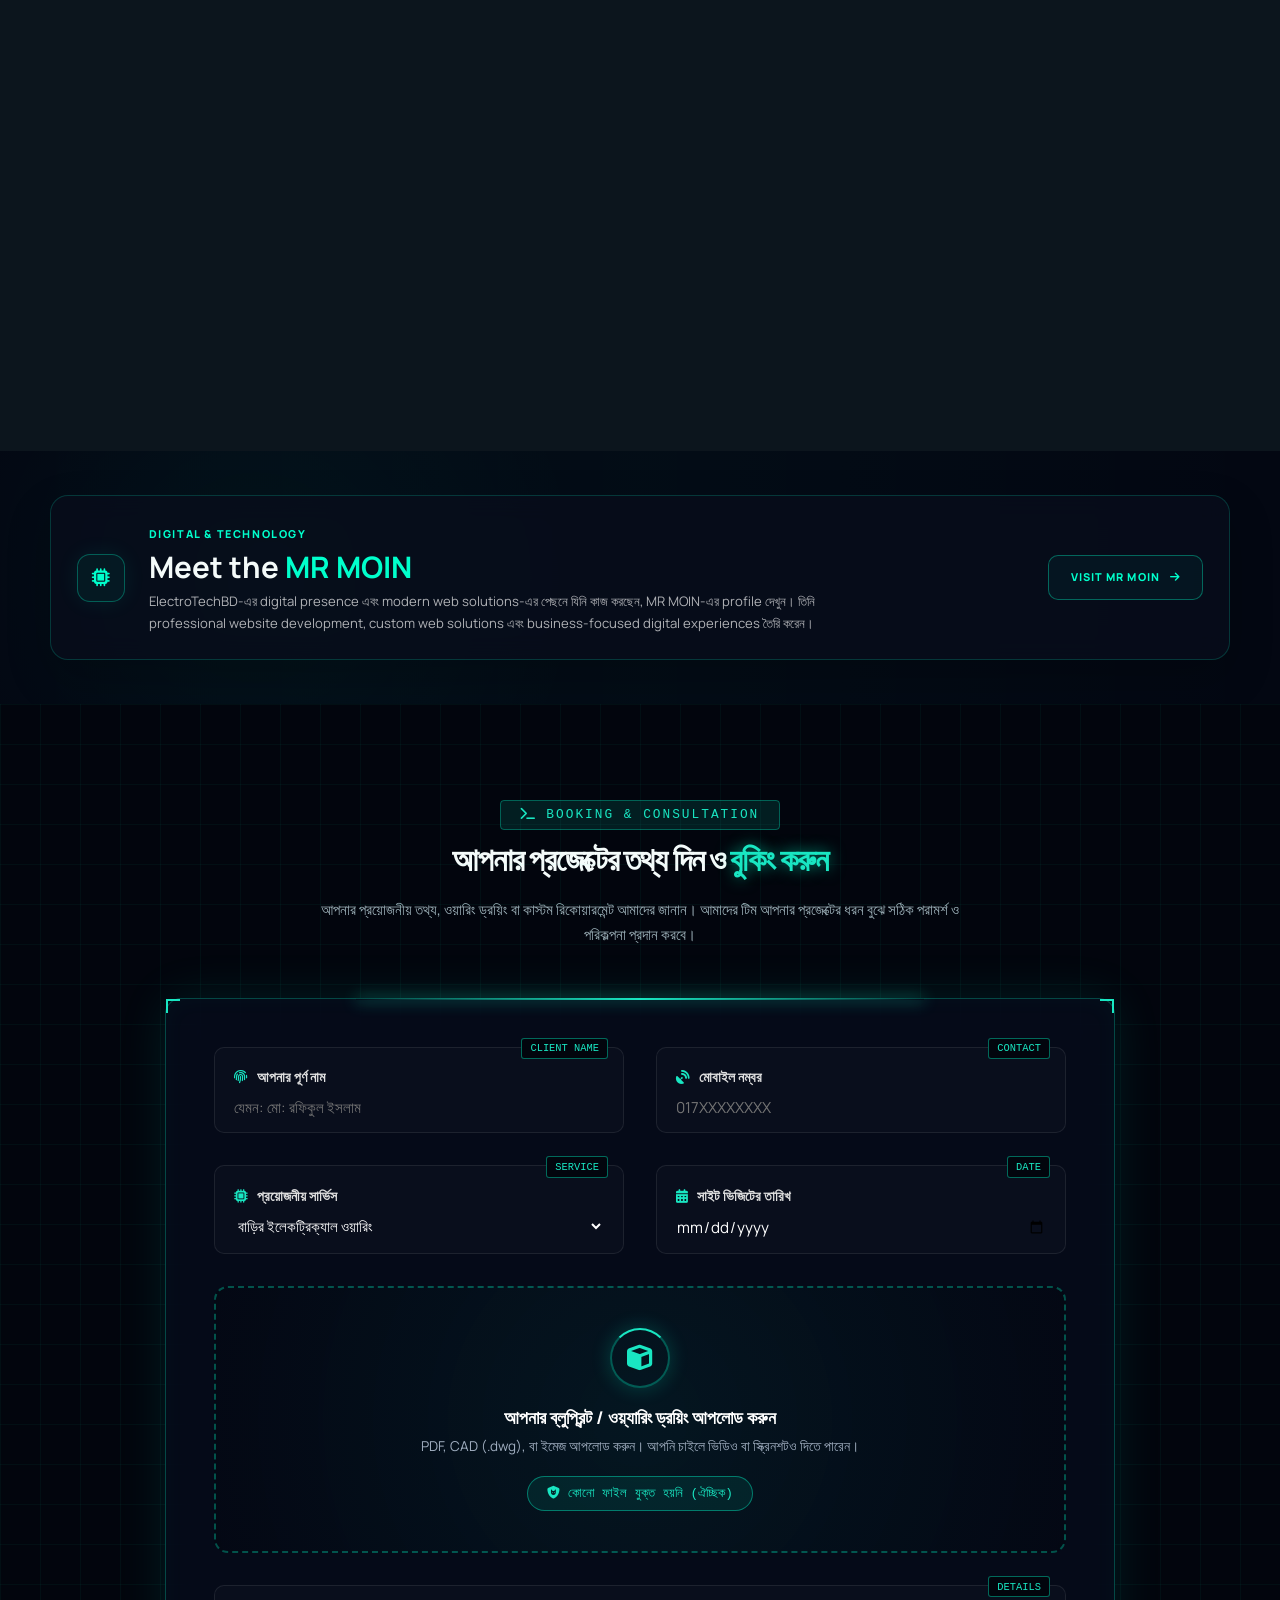
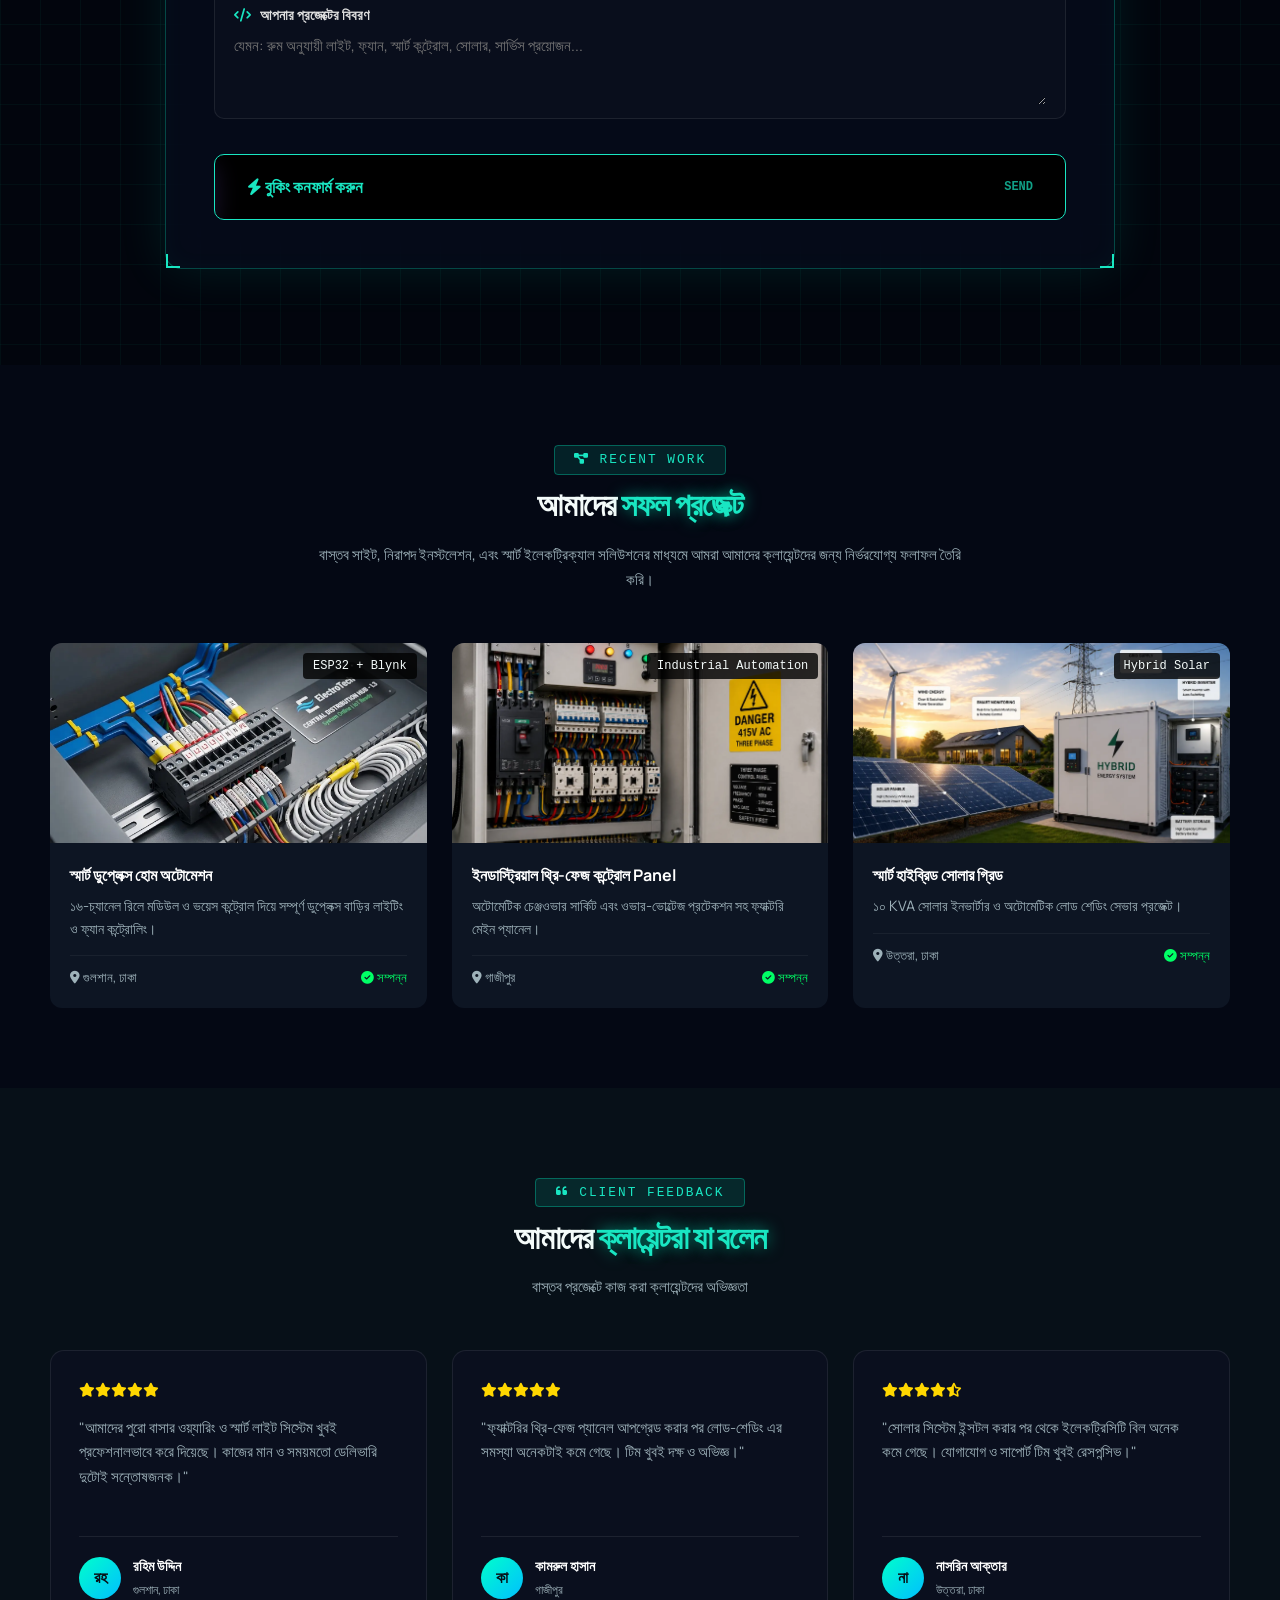
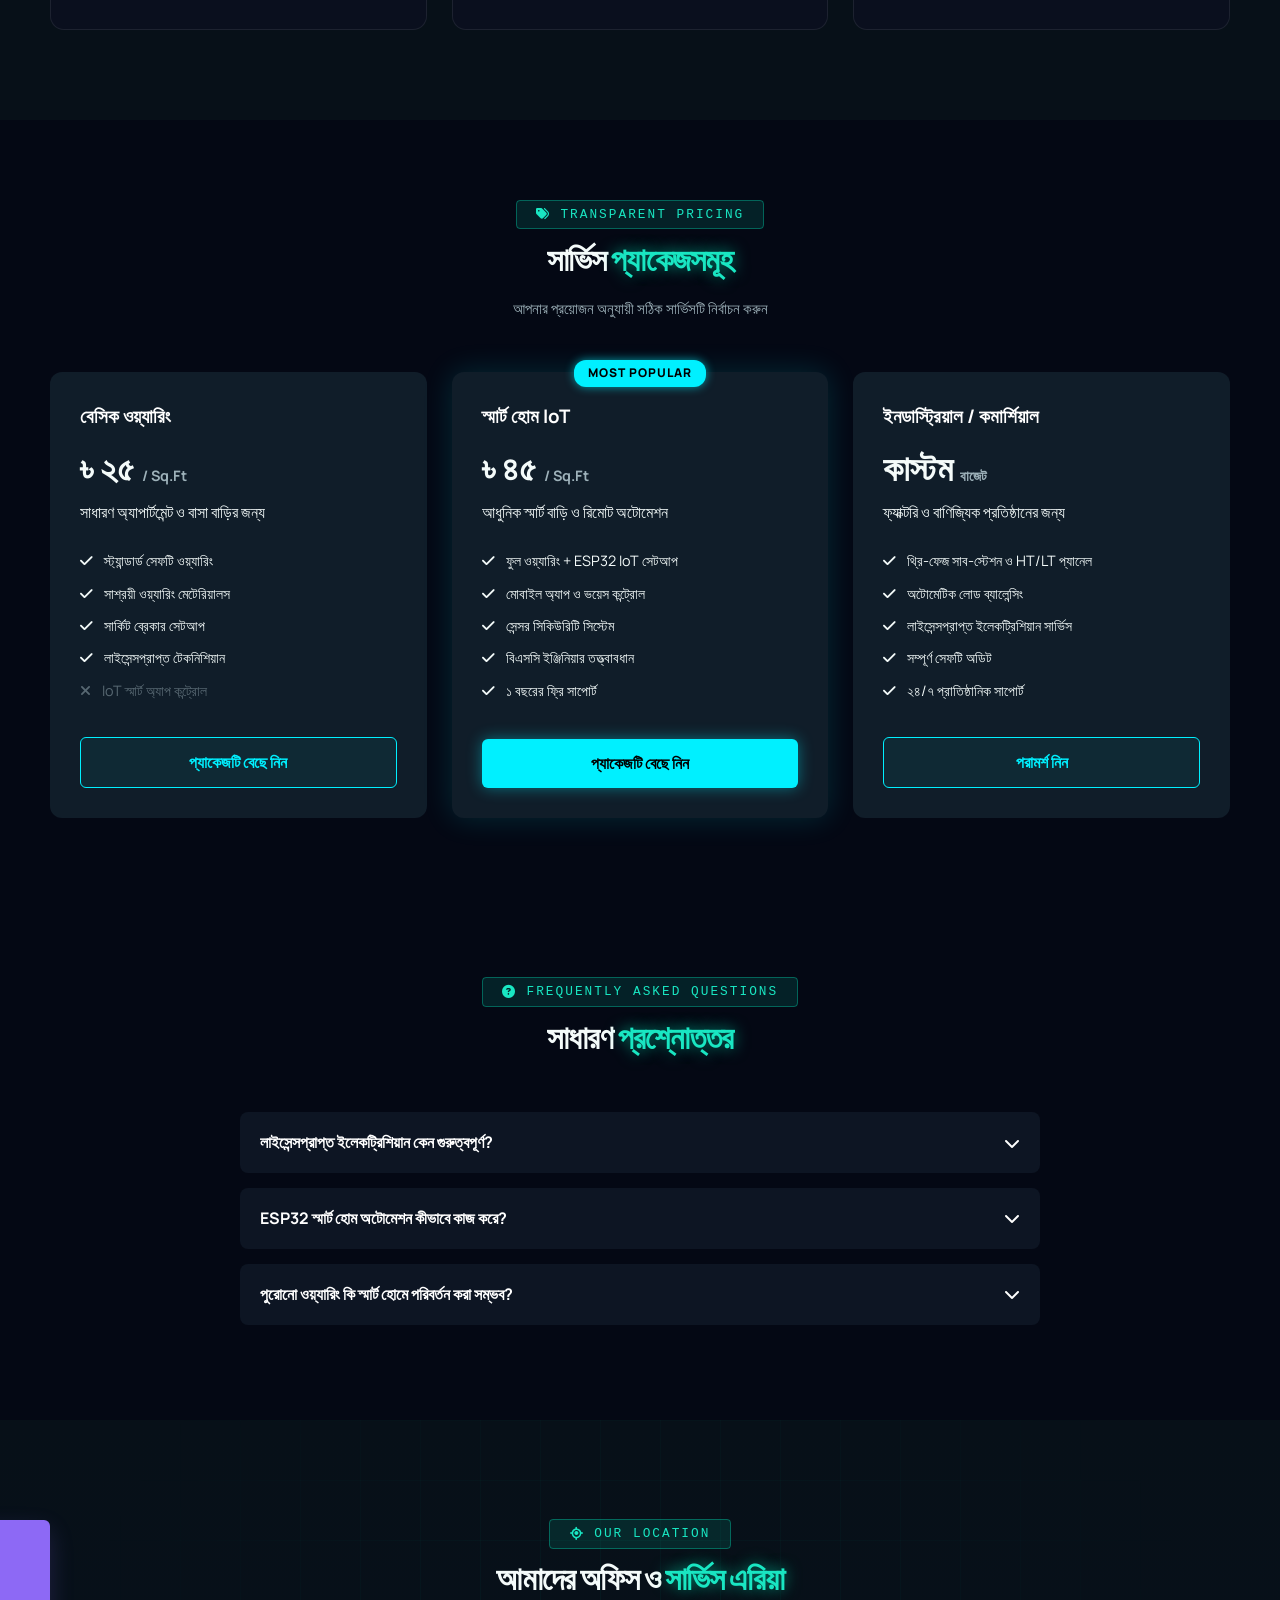
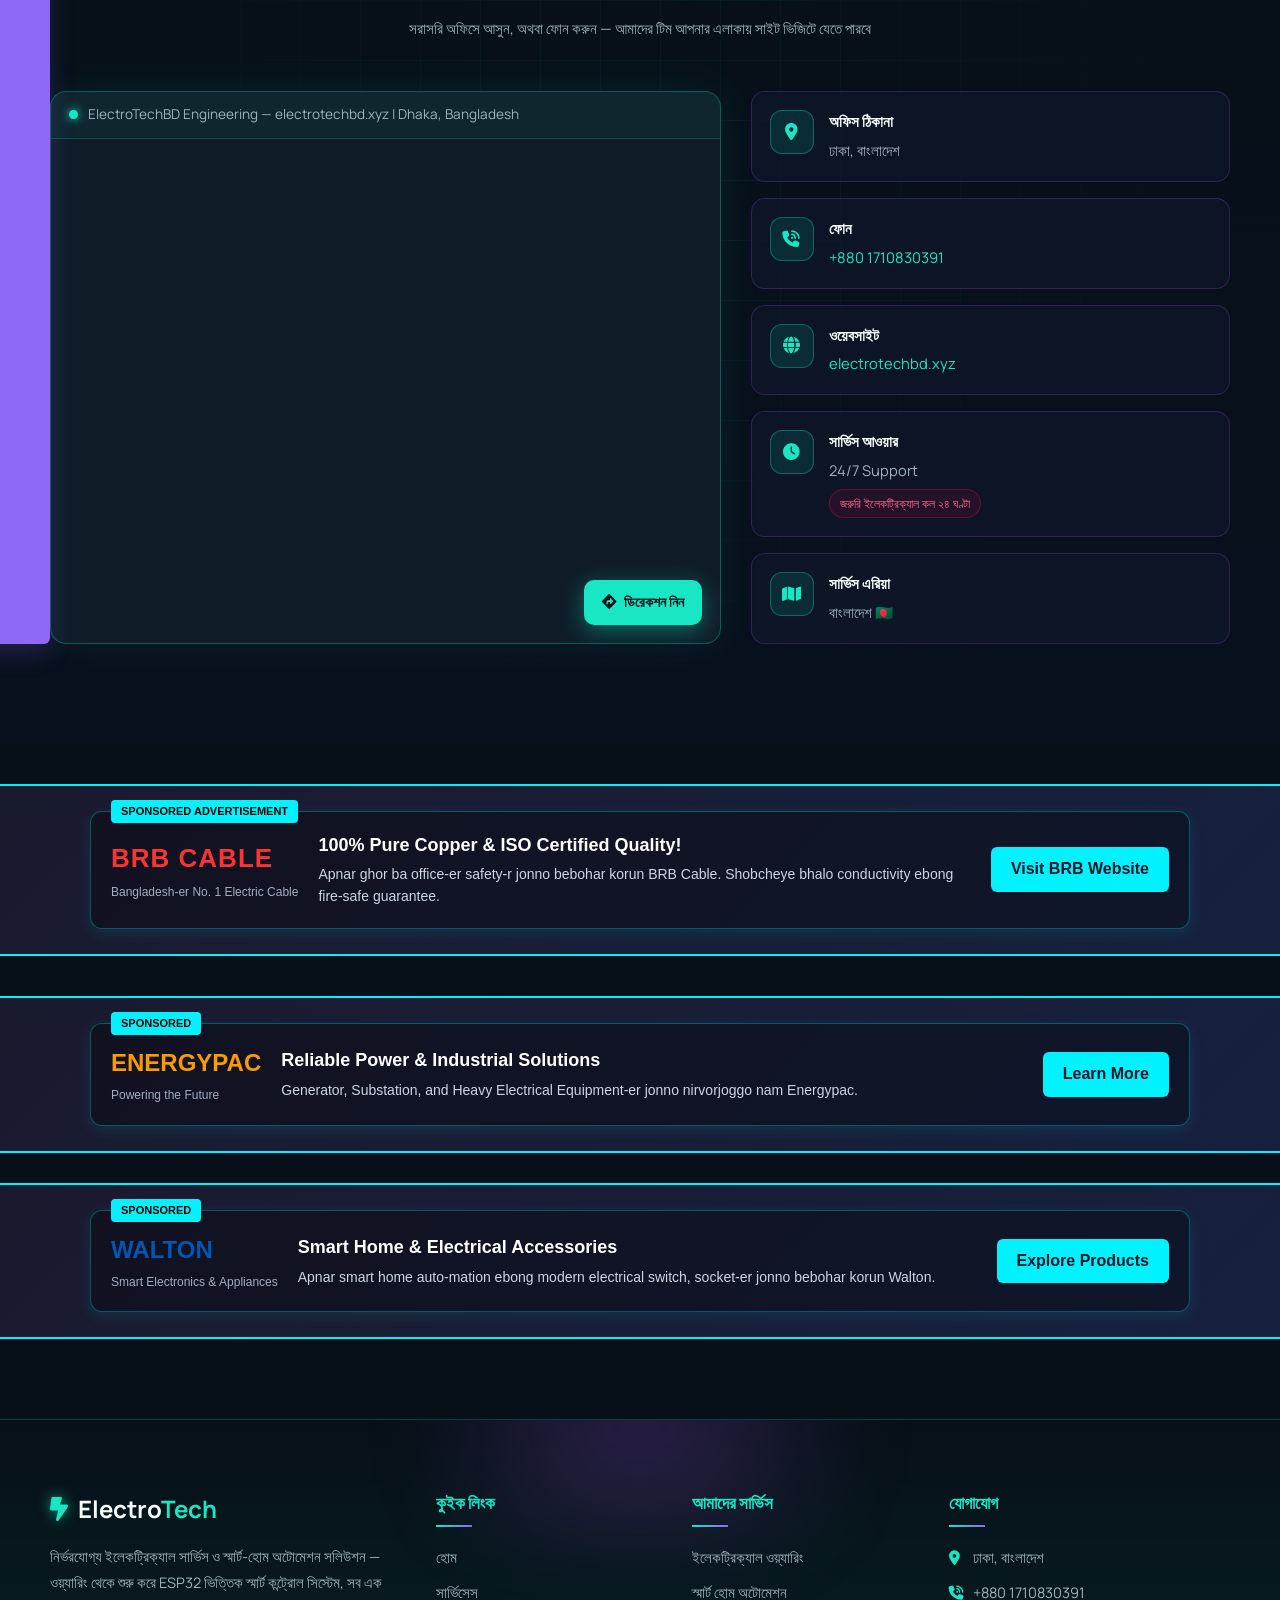
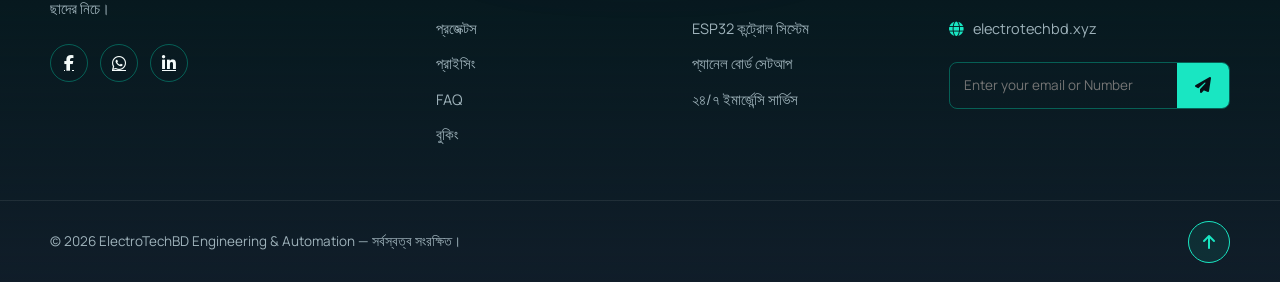
==== commit e8cbb501: "Add files via upload" ====
--- a/index.html
+++ b/index.html
@@ -3,23 +3,53 @@
 <head>
     <meta charset="UTF-8">
 
-    <meta name="viewport" content="width=device-width, initial-scale=1.0">
-
-    <title>ElectroTech | Licensed Electrical & Smart Automation</title>
-
-    <!-- <link rel="icon" type="image/png" href="img/electrotechLogo.png"> -->
+    <meta name="viewport" content="width=device-width, initial-scale=1.0, viewport-fit=cover">
+
+    <title>ElectroTechBD | Licensed Electrical & Smart Automation</title>
+
+    <meta name="description" content="ElectroTechBD provides licensed electrical wiring, smart home automation, solar power and safety inspection services across Bangladesh.">
+    <meta name="theme-color" content="#071018">
+    <meta property="og:title" content="ElectroTechBD | Electrical & Smart Automation">
+    <meta property="og:description" content="Licensed electrical engineering, smart home automation and solar solutions from ElectroTechBD.">
+    <meta property="og:type" content="website">
+    <meta property="og:image" content="img/11a.png">
+    <link rel="canonical" href="https://electrotechbd.xyz/">
+
+    <link rel="preconnect" href="https://fonts.googleapis.com">
+    <link rel="preconnect" href="https://fonts.gstatic.com" crossorigin>
+    <link rel="preconnect" href="https://cdnjs.cloudflare.com" crossorigin>
+
     <link rel="icon" type="image/png" href="/img/electrotechLogo.png">
 
-    <link rel="stylesheet" href="style.css">
-
-    <link rel="stylesheet" href="https://cdnjs.cloudflare.com/ajax/libs/font-awesome/6.4.0/css/all.min.css">
+    <link rel="stylesheet" href="style.min.css">
+
+    <!-- Non-blocking: Google Fonts + Font Awesome (swap after first paint) -->
+    <link rel="stylesheet" href="https://fonts.googleapis.com/css2?family=Manrope:wght@400;600;700;800&display=swap" media="print" onload="this.media='all'">
+    <link rel="stylesheet" href="https://cdnjs.cloudflare.com/ajax/libs/font-awesome/6.4.0/css/all.min.css" media="print" onload="this.media='all'">
+    <noscript>
+        <link rel="stylesheet" href="https://fonts.googleapis.com/css2?family=Manrope:wght@400;600;700;800&display=swap">
+        <link rel="stylesheet" href="https://cdnjs.cloudflare.com/ajax/libs/font-awesome/6.4.0/css/all.min.css">
+    </noscript>
+
+
+    <script type="application/ld+json">
+    {
+      "@context": "https://schema.org",
+      "@type": "Electrician",
+      "name": "ElectroTechBD Engineering & Automation",
+      "url": "https://electrotechbd.xyz/",
+      "telephone": "+8801710830391",
+      "areaServed": "Bangladesh",
+      "image": "https://electrotechbd.xyz/img/11a.png",
+      "description": "Licensed electrical wiring, smart home automation, solar power and safety inspection services."
+    }
+    </script>
 
 </head>
 
 <body>
     <a class="skip-link" href="#home">Skip to content</a>
 
-    <!-- TOP BAR -->
     <div class="top-bar">
         <div class="container top-bar-flex">
 
@@ -40,10 +70,10 @@
            <div class="top-contact">
                 <a href="tel:+8801710830391">
                     <i class="fa-solid fa-phone"></i>
-                    +880 17#########
+                    +880 1710830391
                 </a>
 
-                <a href="#" class="wa-btn">
+                <a href="https://wa.me/8801710830391" class="wa-btn" target="_blank" rel="noopener noreferrer">
                     <i class="fa-brands fa-whatsapp"></i>
                     WhatsApp
                 </a>
@@ -52,8 +82,6 @@
         </div>
     </div>
 
-
-    <!-- HEADER -->
     <header class="main-header">
 
         <div class="container header-flex">
@@ -66,7 +94,7 @@
 
                 <div class="logo-text">
                     <span class="brand-name">
-                        Electro<span>Tech</span>
+                        Electro<span>TechBD</span>
                     </span>
 
                     <span class="brand-sub">
@@ -75,7 +103,6 @@
                 </div>
 
             </a>
-
 
             <button class="mobile-menu-toggle" type="button"
                     aria-label="Open navigation menu"
@@ -85,8 +112,7 @@
             </button>
 
             <nav class="nav-menu" id="site-navigation">
-                <a href="#home">Home</a>
-                <a href="#electrical">Electrical</a>
+
                 <a href="#chief-electrician">প্রধান ইলেকট্রিশিয়ান</a>
                 <a href="#simulator">Smart Home</a>
                 <a href="#estimator">Estimator</a>
@@ -94,6 +120,24 @@
                 <a href="#pricing">প্যাকেজ</a>
                 <a href="#booking" class="btn btn-glow">বুকিং করুন</a>
                 <a href="#faq">FAQ</a>
+
+                <button
+                  type="button"
+                  id="navbar-load-calculator"
+                  class="navbar-load-calculator">
+                  ⚡ Load Calculator
+              </button>
+
+              <button
+                type="button"
+                id="eth-open-history-nav"
+                class="eth-history-nav-button">
+                🗂 History
+            </button>
+
+                <a href="#contact" class="nav-support-link">
+                    <i class="fa-solid fa-headset"></i> SUPPORT
+                </a>
             </nav>
 
             <div class="header-action">
@@ -107,8 +151,9 @@
 
     </header>
 
-
-    <!-- HERO -->
+    <div class="nav-overlay" id="nav-overlay"></div>
+
+    <main>
     <section class="hero-section" id="home">
 
         <div class="container hero-grid">
@@ -117,44 +162,42 @@
 
                 <div class="hero-badge">
                     <span class="live-dot"></span>
-                    LICENSED ELECTRICIAN • 40+ YEARS EXPERIENCE
+                    লাইসেন্সপ্রাপ্ত ইলেকট্রিশিয়ান • 40+ বছরের অভিজ্ঞতা
                 </div>
 
                 <h1 class="hero-title">
                     বাংলাদেশের নির্ভরযোগ্য <br>
 
                     <span class="highlight-text">
-                        ইলেকট্রিক্যাল ও স্মার্ট অটোমেশন
+                        ইলেকট্রিক্যাল ও স্মার্ট হোম
                     </span>
 
                     সলিউশন
                 </h1>
 
                 <p class="hero-desc">
-                    আধুনিক ইলেকট্রিক্যাল ইঞ্জিনিয়ারিং, স্মার্ট হোম অটোমেশন এবং IoT ভিত্তিক প্রফেশনাল সলিউশন। প্রধান বৈদ্যুতিক পরিদর্শকের দপ্তর কর্তৃক অনুমোদিত লাইসেন্সপ্রাপ্ত এক্সপার্ট দ্বারা পরিচালিত।
+                    বাড়ি, অফিস, ব্যবসা ও শিল্পস্থলের জন্য নিরাপদ ও মানসম্মত ইলেকট্রিক্যাল ওয়ারিং, স্মার্ট অটোমেশন, সোলার সিস্টেম এবং জরুরি সার্ভিস। লাইসেন্সপ্রাপ্ত দক্ষ টিমের মাধ্যমে আপনার প্রজেক্টকে নির্ভরযোগ্য ও দীর্ঘমেয়াদী সমাধানে রূপান্তর করি।
                 </p>
-
 
                 <div class="hero-btns">
 
                     <a href="#estimator" class="btn btn-primary">
                         <i class="fa-solid fa-calculator"></i>
-                        প্রজেক্ট বাজেট হিসাব করুন
+                        ফ্রি কনসালটেশন নিন
                     </a>
 
                     <a href="#simulator" class="btn btn-outline">
                         <i class="fa-solid fa-microchip"></i>
-                        Live Simulator
+                        স্মার্ট ডেমো দেখুন
                     </a>
 
                 </div>
 
             </div>
 
-
             <div class="hero-image-box">
 
-                <img src="img/11a.png" class="hero-main-img father-hero-img" alt="ElectroTech Chief Licensed Electrician">
+                <img src="img/11a.webp" class="hero-main-img father-hero-img" fetchpriority="high" decoding="async" alt="ElectroTechBD Chief Licensed Electrician">
 
                 <div class="floating-badge top-right">
 
@@ -162,11 +205,10 @@
 
                     <div>
                         <h4>Chief Licensed Electrician</h4>
-                        <p>ElectroTech-এর প্রধান</p>
-                    </div>
-
-                </div>
-
+                        <p>ElectroTechBD-এর প্রধান</p>
+                    </div>
+
+                </div>
 
                 <div class="floating-badge bottom-left">
 
@@ -183,35 +225,92 @@
 
         </div>
 
-
         <div class="container hero-metrics">
 
             <div class="metric-box reveal-item">
                 <h3>40+</h3>
-                <p>Years Experience</p>
+                <p>অভিজ্ঞতা</p>
             </div>
 
             <div class="metric-box reveal-item">
                 <h3>100%</h3>
-                <p>Safety Focus</p>
+                <p>নিরাপত্তা ফোকাস</p>
             </div>
 
             <div class="metric-box reveal-item">
                 <h3>IoT</h3>
-                <p>Smart Ready</p>
+                <p>স্মার্ট রেডি</p>
             </div>
 
             <div class="metric-box reveal-item">
                 <h3>24/7</h3>
-                <p>Support</p>
+                <p>সাপোর্ট</p>
             </div>
 
         </div>
 
     </section>
 
-
-    <!-- SERVICES -->
+    <section class="services-section" id="why-us">
+
+        <div class="container">
+
+            <div class="section-header">
+
+                <span class="sub-badge">
+                    <i class="fa-solid fa-shield-heart"></i>
+                    WHY CHOOSE US
+                </span>
+
+                <h2 class="section-title">
+                    কেন
+                    <span class="highlight-text">
+                        ElectroTechBD
+                    </span>
+                    বেছে নেবেন?
+                </h2>
+
+            </div>
+
+            <div class="services-grid">
+
+                <div class="service-card reveal-item">
+                    <div class="card-icon">
+                        <i class="fa-solid fa-certificate"></i>
+                    </div>
+                    <h3>লাইসেন্সপ্রাপ্ত বিশেষজ্ঞ</h3>
+                    <p>দক্ষ ও লাইসেন্সপ্রাপ্ত ইলেকট্রিশিয়ানদের মাধ্যমে নিরাপদ ও নির্ভরযোগ্য কাজ নিশ্চিত করি।</p>
+                </div>
+
+                <div class="service-card reveal-item">
+                    <div class="card-icon">
+                        <i class="fa-solid fa-user-shield"></i>
+                    </div>
+                    <h3>নিরাপদ সেবা</h3>
+                    <p>সার্ভিসের সময় মানসম্পন্ন নিরাপত্তা ব্যবস্থা, সঠিক ওয়ারিং ও দীর্ঘমেয়াদী স্থায়িত্ব নিশ্চিত করি।</p>
+                </div>
+
+                <div class="service-card reveal-item">
+                    <div class="card-icon">
+                        <i class="fa-solid fa-handshake-angle"></i>
+                    </div>
+                    <h3>ন্যায্য মূল্য</h3>
+                    <p>কোনো অপ্রয়োজনীয় খরচ ছাড়াই আপনার প্রয়োজন অনুযায়ী সঠিক মূল্য ও পরিষেবা প্রদান করি।</p>
+                </div>
+
+                <div class="service-card reveal-item">
+                    <div class="card-icon">
+                        <i class="fa-solid fa-headset"></i>
+                    </div>
+                    <h3>দ্রুত সাপোর্ট</h3>
+                    <p>জরুরি সমস্যার সমাধান, পরামর্শ ও ফলো-আপ সাপোর্ট দিয়ে আপনার কাজের অগ্রগতি বজায় রাখি।</p>
+                </div>
+
+            </div>
+
+        </div>
+
+    </section>
     <section class="services-section" id="electrical">
 
         <div class="container">
@@ -226,13 +325,12 @@
                 <h2 class="section-title">
                     আমাদের
                     <span class="highlight-text">
-                        ইলেকট্রিক্যাল সার্ভিস
+                        প্রফেশনাল সার্ভিস
                     </span>
                 </h2>
 
             </div>
 
-
             <div class="services-grid">
 
                 <div class="service-card reveal-item">
@@ -241,15 +339,13 @@
                         <i class="fa-solid fa-plug-circle-bolt"></i>
                     </div>
 
-                    <h3>ইলেকট্রিক্যাল ওয়্যারিং</h3>
+                    <h3>ইলেকট্রিক্যাল ওয়ারিং</h3>
 
                     <p>
-                        আধুনিক এবং নিরাপদ ইলেকট্রিক্যাল
-                        ওয়্যারিং সলিউশন।
+                        আধুনিক ও নিরাপদ ইলেকট্রিক্যাল ওয়ারিং সলিউশন দিয়ে আপনার ঘর ও অফিসকে দক্ষ ও নিরাপদ করে তুলি।
                     </p>
 
                 </div>
-
 
                 <div class="service-card reveal-item">
 
@@ -257,15 +353,13 @@
                         <i class="fa-solid fa-microchip"></i>
                     </div>
 
-                    <h3>Smart Home Automation</h3>
+                    <h3>স্মার্ট হোম অটোমেশন</h3>
 
                     <p>
-                        ESP32 এবং IoT ব্যবহার করে
-                        স্মার্ট হোম কন্ট্রোল।
+                        ESP32 ও IoT প্রযুক্তি ব্যবহার করে আপনার বাড়ি ও অফিসকে স্মার্ট, সুবিধাজনক ও নিরাপদ করে তুলি।
                     </p>
 
                 </div>
-
 
                 <div class="service-card reveal-item">
 
@@ -273,11 +367,10 @@
                         <i class="fa-solid fa-solar-panel"></i>
                     </div>
 
-                    <h3>Solar Power System</h3>
+                    <h3>সোলার পাওয়ার সিস্টেম</h3>
 
                     <p>
-                        আধুনিক সোলার এবং হাইব্রিড
-                        পাওয়ার সলিউশন।
+                        নির্ভরযোগ্য সোলার ও হাইব্রিড পাওয়ার সলিউশন দিয়ে দীর্ঘমেয়াদী শক্তি সাশ্রয় ও স্থিতিশীলতা নিশ্চিত করি।
                     </p>
 
                 </div>
@@ -288,8 +381,6 @@
 
     </section>
 
-
-    <!-- SIMULATOR -->
     <section class="simulator-section" id="simulator">
 
         <div class="container">
@@ -309,7 +400,6 @@
 
             </div>
 
-
             <div class="simulator-panel">
 
                 <div class="panel-header">
@@ -324,11 +414,7 @@
 
                 </div>
 
-
                 <div class="simulator-grid">
-
-
-                    <!-- LIGHT -->
 
                     <div class="control-card reveal-item" id="card-light">
 
@@ -352,9 +438,6 @@
 
                     </div>
 
-
-                    <!-- FAN -->
-
                     <div class="control-card reveal-item" id="card-fan">
 
                         <div class="status-indicator"></div>
@@ -377,8 +460,36 @@
 
                     </div>
 
-
-                    <!-- SENSOR -->
+                    <div class="control-card reveal-item" id="card-ac">
+
+                        <div class="status-indicator"></div>
+
+                        <i class="fa-solid fa-snowflake sim-icon"></i>
+
+                        <h3>স্মার্ট এসি</h3>
+
+                        <p id="status-ac">
+                            স্ট্যাটাস:
+                            <span>অফ (OFF)</span>
+                        </p>
+
+                        <div class="ac-temp-control">
+
+                            <button class="ac-temp-btn" onclick="adjustAcTemp(-1)" aria-label="তাপমাত্রা কমান">−</button>
+
+                            <span class="ac-temp-value" id="ac-temp-value">24°C</span>
+
+                            <button class="ac-temp-btn" onclick="adjustAcTemp(1)" aria-label="তাপমাত্রা বাড়ান">+</button>
+
+                        </div>
+
+                        <button class="sim-btn" onclick="toggleAppliance('ac')">
+
+                            AC Switch
+
+                        </button>
+
+                    </div>
 
                     <div class="control-card reveal-item" id="card-sensor">
 
@@ -402,6 +513,81 @@
 
                     </div>
 
+                    <div class="control-card reveal-item" id="card-climate">
+
+                        <div class="status-indicator active-dot"></div>
+
+                        <i class="fa-solid fa-temperature-half sim-icon"></i>
+
+                        <h3>Climate Sensor</h3>
+
+                        <p class="climate-readout">
+                            <span id="temp-value">২৯°C</span>
+                            <span class="climate-sep">|</span>
+                            <span id="humidity-value">৫৮% Humidity</span>
+                        </p>
+
+                        <button class="sim-btn" onclick="refreshClimate()">
+
+                            Refresh Reading
+
+                        </button>
+
+                    </div>
+
+                    <div class="control-card reveal-item" id="card-voice">
+
+                        <div class="status-indicator"></div>
+
+                        <i class="fa-solid fa-microphone sim-icon"></i>
+
+                        <h3>Voice Assistant</h3>
+
+                        <p id="status-voice">
+                            স্ট্যাটাস:
+                            <span>স্ট্যান্ডবাই</span>
+                        </p>
+
+                        <button class="sim-btn" onclick="triggerVoiceCommand()">
+
+                            Try Voice Command
+
+                        </button>
+
+                    </div>
+
+                </div>
+
+                <div class="simulator-extra">
+
+                    <div class="energy-meter-box">
+
+                        <h4><i class="fa-solid fa-bolt"></i> লাইভ এনার্জি ইউসেজ</h4>
+
+                        <div class="energy-bar-track">
+                            <div class="energy-bar-fill" id="energy-bar" style="width:0%;"></div>
+                        </div>
+
+                        <div class="energy-meter-readout">
+                            <span id="energy-watts">০ W</span>
+                            <span id="energy-note">সব ডিভাইস বন্ধ আছে</span>
+                        </div>
+
+                        <p class="energy-savings" id="energy-savings">স্মার্ট অটোমেশন দিয়ে আনুমানিক মাসিক সাশ্রয়: ৳ 0</p>
+
+                        <a href="#pricing" class="energy-cta">বিস্তারিত জানতে প্যাকেজ দেখুন <i class="fa-solid fa-arrow-right"></i></a>
+
+                    </div>
+
+                    <div class="activity-log-box">
+
+                        <h4><i class="fa-solid fa-list-check"></i> ডিভাইস অ্যাক্টিভিটি লগ</h4>
+
+                        <ul class="activity-log-list" id="activity-log">
+                            <li class="log-empty">এখনো কোনো অ্যাক্টিভিটি নেই — উপরের বাটনগুলো ব্যবহার করে দেখুন</li>
+                        </ul>
+
+                    </div>
 
                 </div>
 
@@ -411,8 +597,6 @@
 
     </section>
 
-
-    <!-- ESTIMATOR -->
     <section class="estimator-section" id="estimator">
 
         <div class="container">
@@ -435,16 +619,9 @@
 
             </div>
 
-
             <div class="estimator-wrapper">
 
-
-                <!-- CONTROLS -->
-
                 <div class="estimator-controls">
-
-
-                    <!-- AREA -->
 
                     <div class="control-group">
 
@@ -463,10 +640,10 @@
 
                         </div>
 
-
                         <input
                             type="range"
                             id="sqft-slider"
+                            aria-label="বাড়ির আয়তন (বর্গফুট)"
                             min="300"
                             max="10000"
                             step="100"
@@ -475,16 +652,12 @@
 
                     </div>
 
-
-                    <!-- ROOM -->
-
                     <div class="control-group">
 
                         <label>
                             মোট রুম
                         </label>
 
-
                         <div class="counter-box">
 
                             <button
@@ -495,12 +668,10 @@
 
                             </button>
 
-
                             <span id="room-count">
                                 3
                             </span>
 
-
                             <button
                                 class="cnt-btn"
                                 onclick="updateRooms(1)">
@@ -513,18 +684,13 @@
 
                     </div>
 
-
-                    <!-- GRADE -->
-
                     <div class="control-group">
 
                         <label>
                             ওয়্যারিং গ্রেড
                         </label>
 
-
                         <div class="grade-selector">
-
 
                             <div
                                 class="grade-card active"
@@ -538,7 +704,6 @@
 
                             </div>
 
-
                             <div
                                 class="grade-card"
                                 onclick="setGrade('smart', this)">
@@ -551,13 +716,9 @@
 
                             </div>
 
-
                         </div>
 
                     </div>
-
-
-                    <!-- SOLAR -->
 
                     <div class="control-group toggle-group">
 
@@ -579,12 +740,12 @@
 
                         </div>
 
-
                         <label class="switch">
 
                             <input
                                 type="checkbox"
                                 id="solar-toggle"
+                                aria-label="সোলার সিস্টেম যুক্ত করুন"
                                 onchange="calculateBudget()">
 
                             <span class="slider"></span>
@@ -593,11 +754,7 @@
 
                     </div>
 
-
-                </div>
-
-
-                <!-- RESULT -->
+                </div>
 
                 <div class="estimator-display">
 
@@ -608,7 +765,6 @@
                         SYSTEM ONLINE
 
                     </div>
-
 
                     <div class="display-content">
 
@@ -616,7 +772,6 @@
                             আনুমানিক প্রাক্কলিত খরচ
                         </p>
 
-
                         <h2
                             id="total-price"
                             class="holo-price">
@@ -625,9 +780,7 @@
 
                         </h2>
 
-
                         <hr class="holo-line">
-
 
                         <div class="breakdown-list">
 
@@ -643,7 +796,6 @@
 
                             </div>
 
-
                             <div class="bd-item">
 
                                 <span>
@@ -655,7 +807,6 @@
                                 </strong>
 
                             </div>
-
 
                             <div
                                 class="bd-item"
@@ -674,7 +825,6 @@
 
                         </div>
 
-
                         <button
                             class="btn-cyber"
                             onclick="triggerConsultation()">
@@ -689,22 +839,20 @@
 
                 </div>
 
-
             </div>
 
         </div>
 
     </section>
 
-    <!-- CHIEF ELECTRICIAN / FOUNDER SECTION -->
 <section class="chief-electrician-section" id="chief-electrician">
   <div class="chief-glow"></div>
   <div class="container">
     <div class="section-header text-center">
-      <span class="sub-badge-cyber"><i class="fa-solid fa-user-shield"></i> ELECTROTECH LEADERSHIP</span>
+      <span class="sub-badge-cyber"><i class="fa-solid fa-user-shield"></i> ELECTROTECHBD LEADERSHIP</span>
       <h2 class="section-title">আমাদের <span class="highlight-text-cyan">প্রধান ইলেকট্রিশিয়ান</span></h2>
       <p class="section-desc">
-        ElectroTech-এর সকল ইলেকট্রিক্যাল কাজের মূল অভিজ্ঞতা ও নেতৃত্ব একজন
+        ElectroTechBD-এর সকল ইলেকট্রিক্যাল কাজের মূল অভিজ্ঞতা ও নেতৃত্ব একজন
         লাইসেন্সপ্রাপ্ত পেশাদার ইলেকট্রিশিয়ানের হাতে।
       </p>
     </div>
@@ -712,7 +860,7 @@
     <div class="chief-profile-card">
       <div class="chief-photo-panel">
         <div class="chief-photo-frame">
-          <img src="img\1q.png" alt="ElectroTech Chief Licensed Electrician">
+                <img src="img/1q.webp" alt="ElectroTechBD Chief Licensed Electrician" loading="lazy">
           <span class="chief-live-badge"><span class="chief-dot"></span> VERIFIED PROFILE</span>
         </div>
         <div class="chief-experience">
@@ -722,10 +870,10 @@
       </div>
 
       <div class="chief-profile-content">
-        <span class="chief-kicker">CHIEF ELECTRICIAN • ELECTROTECH</span>
+        <span class="chief-kicker">CHIEF ELECTRICIAN • ELECTROTECHBD</span>
         <h3>লাইসেন্সপ্রাপ্ত প্রধান ইলেকট্রিশিয়ান</h3>
         <p class="chief-lead">
-          এইচ. এম. মো. সাইদুজ্জামান ৪০+ বছরের বাস্তব ইলেকট্রিক্যাল কাজের অভিজ্ঞতা নিয়ে তিনি ElectroTech-এর
+          এইচ. এম. মো. সাইদুজ্জামান ৪০+ বছরের বাস্তব ইলেকট্রিক্যাল কাজের অভিজ্ঞতা নিয়ে তিনি ElectroTechBD-এর
           প্রধান কারিগরি ব্যক্তি হিসেবে কাজ করেন। ওয়্যারিং, ইলেকট্রিক্যাল সেফটি,
           লোড-সংক্রান্ত কাজ এবং বাস্তব সাইট এক্সিকিউশনে তাঁর দীর্ঘ অভিজ্ঞতাই
           আমাদের সার্ভিসের প্রধান শক্তি।
@@ -784,17 +932,26 @@
   </div>
 </section>
 
-<!-- TEAM SECTION START -->
 <section class="team-section" id="team">
     <div class="container">
         <h2 class="section-title">Our Expert Engineers & Electricians</h2>
         <p class="section-subtitle">Meet our highly skilled and licensed professional team</p>
-        
+
+        <div class="ceo-card">
+            <div class="ceo-monogram"><i class="fa-solid fa-user-tie"></i></div>
+            <div class="ceo-detail">
+                <span class="ceo-tag">প্রতিষ্ঠাতা ও প্রধান নির্বাহী</span>
+                <h3>এইচ. এম. মো. সাইদুজ্জামান</h3>
+                <p>ElectroTechBD Engineering &amp; Automation-এর নেতৃত্বে আছেন তিনি। লাইসেন্সপ্রাপ্ত ইলেকট্রিক্যাল টিম ও স্মার্ট অটোমেশন সলিউশন নিয়ে বাংলাদেশজুড়ে নিরাপদ ও আধুনিক বৈদ্যুতিক ব্যবস্থা গড়ে তোলাই তাঁর লক্ষ্য।</p>
+                <a href="#booking" class="ceo-link"><i class="fa-solid fa-comments"></i> সরাসরি পরামর্শ নিন</a>
+            </div>
+        </div>
+
         <div class="team-grid">
-            <!-- Person 1 -->
+
             <div class="team-card reveal-item">
                 <div class="team-img-wrapper">
-                    <img src="https://images.unsplash.com/photo-1581092921461-eab62e97a780?w=400&q=80" alt="Engineer Name">
+                    <img src="img/1x1.webp" alt="ElectroTechBD automation engineer" loading="lazy">
                     <span class="team-badge">Senior Engineer</span>
                 </div>
                 <div class="team-info">
@@ -804,10 +961,9 @@
                 </div>
             </div>
 
-            <!-- Person 2 -->
             <div class="team-card reveal-item">
                 <div class="team-img-wrapper">
-                    <img src="https://images.unsplash.com/photo-1621905251189-08b45d6a269e?w=400&q=80" alt="Electrician Name">
+                    <img src="img/1x2.webp" alt="ElectroTechBD licensed electrician" loading="lazy">
                     <span class="team-badge">Licensed</span>
                 </div>
                 <div class="team-info">
@@ -817,10 +973,9 @@
                 </div>
             </div>
 
-            <!-- Person 3 -->
             <div class="team-card reveal-item">
                 <div class="team-img-wrapper">
-                    <img src="https://images.unsplash.com/photo-1581092160607-ee22621dd758?w=400&q=80" alt="Engineer Name">
+                    <img src="img/1x3.webp" alt="Electrical system design engineer" loading="lazy">
                     <span class="team-badge">Engineer</span>
                 </div>
                 <div class="team-info">
@@ -830,10 +985,9 @@
                 </div>
             </div>
 
-            <!-- Person 4 -->
             <div class="team-card reveal-item">
                 <div class="team-img-wrapper">
-                    <img src="https://images.unsplash.com/photo-1504384308090-c894fdcc538d?w=400&q=80" alt="Electrician Name">
+                    <img src="img/1x4.webp" alt="ElectroTechBD team member" loading="lazy">
                     <span class="team-badge">Technician</span>
                 </div>
                 <div class="team-info">
@@ -843,10 +997,9 @@
                 </div>
             </div>
 
-            <!-- Person 5 -->
             <div class="team-card reveal-item">
                 <div class="team-img-wrapper">
-                    <img src="https://images.unsplash.com/photo-1500648767791-00dcc994a43e?q=80&w=400&auto=format&fit=crop" alt="Electrician Name">
+                    <img src="img/1x5.webp" alt="ElectroTechBD industrial wiring specialist" loading="lazy">
                     <span class="team-badge">Licensed</span>
                 </div>
                 <div class="team-info">
@@ -856,10 +1009,9 @@
                 </div>
             </div>
 
-            <!-- Person 6 -->
             <div class="team-card reveal-item">
                 <div class="team-img-wrapper">
-                    <img src="https://images.unsplash.com/photo-1534528741775-53994a69daeb?q=80&w=400&auto=format&fit=crop" alt="Engineer Name">
+                    <img src="img/1x6.webp" alt="Electrical safety inspector" loading="lazy">
                     <span class="team-badge">Safety Officer</span>
                 </div>
                 <div class="team-info">
@@ -871,9 +1023,7 @@
         </div>
     </div>
 </section>
-<!-- TEAM SECTION END -->
-
-<!-- MR MOIN / DIGITAL VISION -->
+
 <section class="mrmoin-vision-section" aria-label="MR MOIN Digital Vision">
   <div class="mrmoin-vision-glow"></div>
   <div class="container">
@@ -882,7 +1032,7 @@
       <div class="mrmoin-vision-copy">
         <span class="mrmoin-vision-label">DIGITAL &amp; TECHNOLOGY</span>
         <h2>Meet the <span>MR MOIN</span></h2>
-        <p>**ElectroTech-এর digital presence এবং modern web solutions-এর পেছনে যিনি কাজ করছেন, MR MOIN-এর profile দেখুন। তিনি professional website development, custom web solutions এবং business-focused digital experiences তৈরি করেন।**
+        <p>ElectroTechBD-এর digital presence এবং modern web solutions-এর পেছনে যিনি কাজ করছেন, MR MOIN-এর profile দেখুন। তিনি professional website development, custom web solutions এবং business-focused digital experiences তৈরি করেন।
         </p>
       </div>
       <a class="mrmoin-vision-btn" href="https://moin96mx.github.io/mrmoin/" target="_blank" rel="noopener noreferrer"><span>VISIT MR MOIN</span><i class="fa-solid fa-arrow-right"></i></a>
@@ -890,15 +1040,14 @@
   </div>
 </section>
 
-<!-- 2050 ULTRA-ADVANCED HOLOGRAM BOOKING SECTION -->
 <section class="cyber-booking-section" id="booking">
   <div class="hud-bg-grid"></div>
   <div class="container">
-    
+
     <div class="section-header text-center">
-      <span class="sub-badge-cyber"><i class="fa-solid fa-terminal"></i> NEURAL DIRECT LINK // PORTAL 2050</span>
-      <h2 class="section-title">ব্লুপ্রিন্ট আপলোড ও <span class="highlight-text-cyan">হোলোগ্রাফিক বুকিং</span></h2>
-      <p class="section-desc">আপনার স্পেসের ড্রয়িং লেআউট ডাটা স্ট্রিমে যুক্ত করুন, আমাদের টিম আপনার প্রজেক্টের তথ্য পর্যালোচনা করে প্রধান ইলেকট্রিশিয়ানের পরামর্শ অনুযায়ী কাজের পরিকল্পনা করবে</p>
+      <span class="sub-badge-cyber"><i class="fa-solid fa-terminal"></i> BOOKING & CONSULTATION</span>
+      <h2 class="section-title">আপনার প্রজেক্টের তথ্য দিন ও <span class="highlight-text-cyan">বুকিং করুন</span></h2>
+      <p class="section-desc">আপনার প্রয়োজনীয় তথ্য, ওয়ারিং ড্রয়িং বা কাস্টম রিকোয়ারমেন্ট আমাদের জানান। আমাদের টিম আপনার প্রজেক্টের ধরন বুঝে সঠিক পরামর্শ ও পরিকল্পনা প্রদান করবে।</p>
     </div>
 
     <div class="holo-booking-container">
@@ -908,76 +1057,79 @@
       <div class="hud-corner bottom-left"></div>
       <div class="hud-corner bottom-right"></div>
 
-      <form class="cyber-form-2050" id="consultation-form" onsubmit="handleBookingSubmit(event)">
-        
+      <form class="cyber-form-2050" id="consultation-form"
+            action="https://formsubmit.co/contact.electrotechbd@gmail.com"
+            method="POST" enctype="multipart/form-data"
+            target="formsubmit-hidden-frame"
+            onsubmit="handleBookingSubmit(event)">
+
+        <input type="hidden" name="_subject" value="🔔 নতুন বুকিং রিকোয়েস্ট - ElectroTechBD">
+        <input type="hidden" name="_template" value="table">
+        <input type="hidden" name="_captcha" value="false">
+        <input type="hidden" name="_autoresponse" value="ধন্যবাদ! ElectroTechBD টিম শীঘ্রই আপনার সাথে যোগাযোগ করবে।">
+
         <div class="form-grid-2050">
-          <!-- Client Name -->
+
           <div class="input-hud-box">
-            <span class="hud-input-tag">USER-ID</span>
-            <label><i class="fa-solid fa-fingerprint"></i> ক্লায়েন্টের পূর্ণ নাম</label>
-            <input type="text" id="client-name" placeholder="যেমন: মো: রফিকুল ইসলাম" required>
+            <span class="hud-input-tag">CLIENT NAME</span>
+            <label for="client-name"><i class="fa-solid fa-fingerprint"></i> আপনার পূর্ণ নাম</label>
+            <input type="text" id="client-name" name="নাম" placeholder="যেমন: মো: রফিকুল ইসলাম" required>
             <span class="input-laser"></span>
           </div>
 
-          <!-- Client Phone -->
           <div class="input-hud-box">
-            <span class="hud-input-tag">COMM-LINK</span>
-            <label><i class="fa-solid fa-satellite-dish"></i> মোবাইল / কম-লিঙ্ক নম্বর</label>
-            <input type="tel" id="client-phone" placeholder="017XXXXXXXX" required>
+            <span class="hud-input-tag">CONTACT</span>
+            <label for="client-phone"><i class="fa-solid fa-satellite-dish"></i> মোবাইল নম্বর</label>
+            <input type="tel" id="client-phone" name="ফোন নম্বর" placeholder="017XXXXXXXX" required>
             <span class="input-laser"></span>
           </div>
 
-          <!-- Service Type Selection -->
           <div class="input-hud-box">
-            <span class="hud-input-tag">SYSTEM-ARCH</span>
-            <label><i class="fa-solid fa-microchip"></i> প্রয়োজনীয় সার্ভিস আর্কিটেকচার</label>
-            <select id="service-type" required>
-              <option value="Residential Smart Wiring">রেসিডেন্সিয়াল স্মার্ট ওয়্যারিং (Cyber Standard)</option>
-              <option value="Commercial & Factory Sub-Station">কমার্শিয়াল ও ফ্যাক্টরি থ্রি-ফেজ সাব-স্টেশন</option>
-              <option value="ESP32 IoT Home Automation">ESP32 IoT স্মার্ট হোম অটোমেশন (App/Web)</option>
-              <option value="Solar Power System Setup">স্মার্ট সোলার গ্রিড ও হাইব্রিড পাওয়ার ইনভার্টার</option>
-              <option value="Electrical Safety Inspection">ইলেকট্রিক্যাল সেফটি ইন্সপেকশন ও সাইট পরামর্শ</option>
+            <span class="hud-input-tag">SERVICE</span>
+            <label for="service-type"><i class="fa-solid fa-microchip"></i> প্রয়োজনীয় সার্ভিস</label>
+            <select id="service-type" name="সার্ভিস" required>
+              <option value="Residential Smart Wiring">বাড়ির ইলেকট্রিক্যাল ওয়ারিং</option>
+              <option value="Commercial & Factory Sub-Station">অফিস / ফ্যাক্টরি সাব-স্টেশন</option>
+              <option value="ESP32 IoT Home Automation">স্মার্ট হোম অটোমেশন</option>
+              <option value="Solar Power System Setup">সোলার সিস্টেম ইনস্টলেশন</option>
+              <option value="Electrical Safety Inspection">ইলেকট্রিক্যাল সেফটি চেকআপ</option>
             </select>
             <span class="input-laser"></span>
           </div>
 
-          <!-- Preferred Meeting Date -->
           <div class="input-hud-box">
-            <span class="hud-input-tag">CHRONO-DATE</span>
-            <label><i class="fa-solid fa-calendar-alt"></i> মিটিং ডেট সিলেক্ট করুন</label>
-            <input type="date" id="meeting-date" required>
+            <span class="hud-input-tag">DATE</span>
+            <label for="meeting-date"><i class="fa-solid fa-calendar-alt"></i> সাইট ভিজিটের তারিখ</label>
+            <input type="date" id="meeting-date" name="মিটিং তারিখ" required>
             <span class="input-laser"></span>
           </div>
         </div>
 
-        <!-- File Dropzone -->
         <div class="holo-dropzone" id="dropzone">
-          <input type="file" id="blueprint-file" accept=".pdf,.png,.jpg,.jpeg,.dwg" onchange="updateFileName(this)">
+          <input type="file" id="blueprint-file" aria-label="ব্লুপ্রিন্ট বা ড্রয়িং ফাইল আপলোড করুন" name="ব্লুপ্রিন্ট ফাইল" accept=".pdf,.png,.jpg,.jpeg,.dwg" onchange="updateFileName(this)">
           <div class="dropzone-hud-content">
             <div class="holo-scan-ring">
               <i class="fa-solid fa-cube holo-cube-icon"></i>
             </div>
-            <h4>হোলোগ্রাফিক ব্লুপ্রিন্ট / ওয়্যারিং ড্রয়িং লেআউট আপলোড করুন</h4>
-            <p>PDF, CAD (.dwg), বা ইমেজ ড্র্যাগ করে ছাড়ুন অথবা ডিভাইস থেকে সিলেক্ট করুন</p>
+            <h4>আপনার ব্লুপ্রিন্ট / ওয়্যারিং ড্রয়িং আপলোড করুন</h4>
+            <p>PDF, CAD (.dwg), বা ইমেজ আপলোড করুন। আপনি চাইলে ভিডিও বা স্ক্রিনশটও দিতে পারেন।</p>
             <div class="file-status-tag" id="file-name-display">
               <i class="fa-solid fa-shield-cat"></i> কোনো ফাইল যুক্ত হয়নি (ঐচ্ছিক)
             </div>
           </div>
         </div>
 
-        <!-- Additional Notes -->
         <div class="input-hud-box full-width">
-          <span class="hud-input-tag">PROJECT-SPEC</span>
-          <label><i class="fa-solid fa-code"></i> প্রজেক্টের কাস্টম রিকোয়ারমেন্ট / বিশেষ নির্দেশনা</label>
-          <textarea id="project-notes" rows="3" placeholder="যেমন: নির্দিষ্ট রুম অটোমেশন, লোড ক্যালকুলেশন ইত্যাদি..."></textarea>
+          <span class="hud-input-tag">DETAILS</span>
+          <label for="project-notes"><i class="fa-solid fa-code"></i> আপনার প্রজেক্টের বিবরণ</label>
+          <textarea id="project-notes" name="বিশেষ নির্দেশনা" rows="3" placeholder="যেমন: রুম অনুযায়ী লাইট, ফ্যান, স্মার্ট কন্ট্রোল, সোলার, সার্ভিস প্রয়োজন..."></textarea>
           <span class="input-laser"></span>
         </div>
 
-        <!-- Submit Button -->
         <button type="submit" class="btn-cyber-2050">
           <span class="btn-glow"></span>
-          <span class="btn-text"><i class="fa-solid fa-bolt"></i> ডাটা স্ট্রিমে বুকিং কনফার্ম করুন</span>
-          <span class="btn-code">EXEC_LINK_2050</span>
+          <span class="btn-text"><i class="fa-solid fa-bolt"></i> বুকিং কনফার্ম করুন</span>
+          <span class="btn-code">SEND</span>
         </button>
 
       </form>
@@ -986,7 +1138,6 @@
   </div>
 </section>
 
-<!-- 2050 AI SCANNING FULLSCREEN MODAL (Placed outside sections) -->
 <div class="cyber-modal-overlay" id="booking-modal">
   <div class="cyber-modal-card-2050">
     <div class="laser-scanner-line"></div>
@@ -996,34 +1147,33 @@
     <div class="hud-corner bottom-right"></div>
 
     <div class="modal-icon-2050"><i class="fa-solid fa-atom fa-spin"></i></div>
-    <h3 class="modal-title-2050">BLUEPRINT INGESTION COMPLETE</h3>
-    <p class="modal-desc">ধন্যবাদ <span id="modal-client-name" class="text-cyan"></span>! আপনার বুকিং তথ্য গ্রহণ করা হয়েছে। আমাদের টিম আপনার দেওয়া তথ্য পর্যালোচনা করে যোগাযোগ করবে।</p>
-    
+    <h3 class="modal-title-2050">বুকিং সফলভাবে গ্রহণ করা হয়েছে</h3>
+    <p class="modal-desc">ধন্যবাদ <span id="modal-client-name" class="text-cyan"></span>! আপনার তথ্য আমাদের টিম গ্রহণ করেছে। শীঘ্রই আমরা আপনার সাথে যোগাযোগ করে প্রয়োজনীয় পরামর্শ দেব।</p>
+
     <div class="modal-summary-2050">
       <div class="ms-row"><span>কনফার্মেশন আইডি:</span> <strong class="text-cyan" id="modal-id">#ENG-2050-88X</strong></div>
       <div class="ms-row"><span>সিলেক্টেড সার্ভিস:</span> <strong id="modal-service"></strong></div>
       <div class="ms-row"><span>নির্ধারিত তারিখ:</span> <strong id="modal-date"></strong></div>
-      <div class="ms-row"><span>স্ট্যাটাস:</span> <strong style="color: #00ff66;">REQUEST RECEIVED // ELECTRICAL REVIEW READY</strong></div>
-    </div>
-
-    <button class="btn-cyber-close-2050" onclick="closeBookingModal()">প্যানেলে ফিরে যান</button>
+      <div class="ms-row"><span>স্ট্যাটাস:</span> <strong style="color: #00ff66;">রিকুয়েস্ট গ্রহণ হয়েছে • পরামর্শের জন্য প্রস্তুত</strong></div>
+    </div>
+
+    <button class="btn-cyber-close-2050" onclick="closeBookingModal()">ধন্যবাদ</button>
   </div>
 </div>
 
-<!-- IOT SHOWCASE SECTION -->
 <section class="iot-showcase-section" id="projects">
   <div class="container">
     <div class="section-header text-center">
-      <span class="sub-badge-cyber"><i class="fa-solid fa-microchip"></i> COMPLETED ARCHITECTURES</span>
-      <h2 class="section-title">আমাদের সাম্প্রতিক <span class="highlight-text-cyan">স্মার্ট অটোমেশন</span> প্রজেক্টস</h2>
-      <p class="section-desc">ESP32 ও ক্লাউড সলিউশন দিয়ে বাস্তবায়িত কিছু আধুনিক লাইভ আর্কিটেকচার</p>
+      <span class="sub-badge-cyber"><i class="fa-solid fa-diagram-project"></i> RECENT WORK</span>
+      <h2 class="section-title">আমাদের <span class="highlight-text-cyan">সফল প্রজেক্ট</span></h2>
+      <p class="section-desc">বাস্তব সাইট, নিরাপদ ইনস্টলেশন, এবং স্মার্ট ইলেকট্রিক্যাল সলিউশনের মাধ্যমে আমরা আমাদের ক্লায়েন্টদের জন্য নির্ভরযোগ্য ফলাফল তৈরি করি।</p>
     </div>
 
     <div class="showcase-grid">
-      <!-- Project 1 -->
+
       <div class="showcase-card">
         <div class="sc-img-box">
-          <img src="img\113.png" alt="Smart Home Automation">
+          <img src="img/113.webp" alt="Smart Home Automation project" loading="lazy">
           <span class="sc-tag">ESP32 + Blynk</span>
         </div>
         <div class="sc-body">
@@ -1036,10 +1186,9 @@
         </div>
       </div>
 
-      <!-- Project 2 -->
       <div class="showcase-card">
         <div class="sc-img-box">
-          <img src="img\1.png" alt="Factory Automation">
+          <img src="img/1.webp" alt="Factory Automation project" loading="lazy">
           <span class="sc-tag">Industrial Automation</span>
         </div>
         <div class="sc-body">
@@ -1052,10 +1201,9 @@
         </div>
       </div>
 
-      <!-- Project 3 -->
       <div class="showcase-card">
         <div class="sc-img-box">
-          <img src="img\12.png" alt="Solar Automation">
+          <img src="img/12.webp" alt="Solar Automation project" loading="lazy">
           <span class="sc-tag">Hybrid Solar</span>
         </div>
         <div class="sc-body">
@@ -1071,7 +1219,62 @@
   </div>
 </section>
 
-<!-- PRICING PACKAGES SECTION -->
+<section class="testimonial-section" id="testimonials">
+  <div class="container">
+    <div class="section-header text-center">
+      <span class="sub-badge-cyber"><i class="fa-solid fa-quote-left"></i> CLIENT FEEDBACK</span>
+      <h2 class="section-title">আমাদের <span class="highlight-text-cyan">ক্লায়েন্টরা যা বলেন</span></h2>
+      <p class="section-desc">বাস্তব প্রজেক্টে কাজ করা ক্লায়েন্টদের অভিজ্ঞতা</p>
+    </div>
+
+    <div class="testimonial-grid">
+
+      <div class="testimonial-card">
+        <div class="testimonial-stars">
+          <i class="fa-solid fa-star"></i><i class="fa-solid fa-star"></i><i class="fa-solid fa-star"></i><i class="fa-solid fa-star"></i><i class="fa-solid fa-star"></i>
+        </div>
+        <p class="testimonial-text">"আমাদের পুরো বাসার ওয়্যারিং ও স্মার্ট লাইট সিস্টেম খুবই প্রফেশনালভাবে করে দিয়েছে। কাজের মান ও সময়মতো ডেলিভারি দুটোই সন্তোষজনক।"</p>
+        <div class="testimonial-author">
+          <div class="testimonial-avatar">রহ</div>
+          <div>
+            <h5>রহিম উদ্দিন</h5>
+            <span>গুলশান, ঢাকা</span>
+          </div>
+        </div>
+      </div>
+
+      <div class="testimonial-card">
+        <div class="testimonial-stars">
+          <i class="fa-solid fa-star"></i><i class="fa-solid fa-star"></i><i class="fa-solid fa-star"></i><i class="fa-solid fa-star"></i><i class="fa-solid fa-star"></i>
+        </div>
+        <p class="testimonial-text">"ফ্যাক্টরির থ্রি-ফেজ প্যানেল আপগ্রেড করার পর লোড-শেডিং এর সমস্যা অনেকটাই কমে গেছে। টিম খুবই দক্ষ ও অভিজ্ঞ।"</p>
+        <div class="testimonial-author">
+          <div class="testimonial-avatar">কা</div>
+          <div>
+            <h5>কামরুল হাসান</h5>
+            <span>গাজীপুর</span>
+          </div>
+        </div>
+      </div>
+
+      <div class="testimonial-card">
+        <div class="testimonial-stars">
+          <i class="fa-solid fa-star"></i><i class="fa-solid fa-star"></i><i class="fa-solid fa-star"></i><i class="fa-solid fa-star"></i><i class="fa-solid fa-star-half-stroke"></i>
+        </div>
+        <p class="testimonial-text">"সোলার সিস্টেম ইন্সটল করার পর থেকে ইলেকট্রিসিটি বিল অনেক কমে গেছে। যোগাযোগ ও সাপোর্ট টিম খুবই রেসপন্সিভ।"</p>
+        <div class="testimonial-author">
+          <div class="testimonial-avatar">না</div>
+          <div>
+            <h5>নাসরিন আক্তার</h5>
+            <span>উত্তরা, ঢাকা</span>
+          </div>
+        </div>
+      </div>
+
+    </div>
+  </div>
+</section>
+
 <section class="pricing-section" id="pricing">
   <div class="container">
     <div class="section-header text-center">
@@ -1081,7 +1284,7 @@
     </div>
 
     <div class="pricing-grid">
-      <!-- Package 1 -->
+
       <div class="price-card">
         <div class="price-header">
           <h3>বেসিক ওয়্যারিং</h3>
@@ -1098,7 +1301,6 @@
         <a href="#booking" class="btn-price">প্যাকেজটি বেছে নিন</a>
       </div>
 
-      <!-- Package 2 (Featured) -->
       <div class="price-card featured">
         <div class="popular-tag">MOST POPULAR</div>
         <div class="price-header">
@@ -1116,7 +1318,6 @@
         <a href="#booking" class="btn-price active-btn">প্যাকেজটি বেছে নিন</a>
       </div>
 
-      <!-- Package 3 -->
       <div class="price-card">
         <div class="price-header">
           <h3>ইনডাস্ট্রিয়াল / কমার্শিয়াল</h3>
@@ -1136,7 +1337,6 @@
   </div>
 </section>
 
-<!-- FAQ ACCORDION SECTION -->
 <section class="faq-section" id="faq">
   <div class="container">
     <div class="section-header text-center">
@@ -1178,8 +1378,318 @@
   </div>
 </section>
 
-
-    <script src="script.js"></script>
+<section class="contact-map-section" id="contact">
+  <div class="container">
+
+    <div class="section-header text-center">
+      <span class="sub-badge-cyber"><i class="fa-solid fa-location-crosshairs"></i> OUR LOCATION</span>
+      <h2 class="section-title">আমাদের অফিস ও <span class="highlight-text-cyan">সার্ভিস এরিয়া</span></h2>
+      <p class="section-desc">সরাসরি অফিসে আসুন, অথবা ফোন করুন — আমাদের টিম আপনার এলাকায় সাইট ভিজিটে যেতে পারবে</p>
+    </div>
+
+    <div class="contact-map-grid">
+
+      <div class="map-frame">
+        <div class="map-frame-bar">
+          <span class="map-dot"></span>
+          <span>ElectroTechBD Engineering — electrotechbd.xyz | Dhaka, Bangladesh</span>
+        </div>
+
+        <iframe
+          class="map-embed"
+          src="https://www.google.com/maps?q=Dhaka%2C%20Bangladesh&hl=bn&z=13&output=embed"
+          title="ElectroTechBD Engineering office location on Google Maps"
+          loading="lazy"
+          referrerpolicy="no-referrer-when-downgrade"
+          allowfullscreen></iframe>
+
+        <a class="map-open-btn"
+           href="https://www.google.com/maps/search/?api=1&query=Dhaka%2C%20Bangladesh"
+           target="_blank" rel="noopener">
+          <i class="fa-solid fa-diamond-turn-right"></i> ডিরেকশন নিন
+        </a>
+      </div>
+
+      <div class="contact-info-stack">
+
+        <div class="contact-line">
+          <div class="contact-ico"><i class="fa-solid fa-location-dot"></i></div>
+          <div>
+            <h4>অফিস ঠিকানা</h4>
+            <p>ঢাকা, বাংলাদেশ</p>
+          </div>
+        </div>
+
+        <div class="contact-line">
+          <div class="contact-ico"><i class="fa-solid fa-phone-volume"></i></div>
+          <div>
+            <h4>ফোন</h4>
+            <p><a href="tel:+8801710830391">+880 1710830391</a></p>
+          </div>
+        </div>
+
+        <div class="contact-line">
+          <div class="contact-ico"><i class="fa-solid fa-globe"></i></div>
+          <div>
+            <h4>ওয়েবসাইট</h4>
+            <p><a href="https://electrotechbd.xyz" target="_blank" rel="noopener">electrotechbd.xyz</a></p>
+          </div>
+        </div>
+
+        <div class="contact-line">
+          <div class="contact-ico"><i class="fa-solid fa-clock"></i></div>
+          <div>
+            <h4>সার্ভিস আওয়ার</h4>
+            <p>24/7 Support<br><span class="emg-tag">জরুরি ইলেকট্রিক্যাল কল ২৪ ঘণ্টা</span></p>
+          </div>
+        </div>
+
+        <div class="contact-line">
+          <div class="contact-ico"><i class="fa-solid fa-map"></i></div>
+          <div>
+            <h4>সার্ভিস এরিয়া</h4>
+            <p>বাংলাদেশ 🇧🇩</p>
+          </div>
+        </div>
+
+        <a href="#booking" class="btn btn-glow contact-cta">
+          <i class="fa-solid fa-calendar-check"></i> সাইট ভিজিট বুক করুন
+        </a>
+
+      </div>
+
+    </div>
+  </div>
+</section>
+
+<!-- BRB Advertisement Banner Section -->
+<section class="brb-ad-section">
+    <div class="brb-ad-container">
+        <div class="brb-ad-badge">Sponsored Advertisement</div>
+        <div class="brb-ad-content">
+            <div class="brb-ad-logo">
+                <h2>BRB CABLE</h2>
+                <p>Bangladesh-er No. 1 Electric Cable</p>
+            </div>
+            <div class="brb-ad-text">
+                <h3>100% Pure Copper & ISO Certified Quality!</h3>
+                <p>Apnar ghor ba office-er safety-r jonno bebohar korun BRB Cable. Shobcheye bhalo conductivity ebong fire-safe guarantee.</p>
+            </div>
+            <div class="brb-ad-action">
+                <a href="https://www.brbcable.com" target="_blank" class="brb-btn">Visit BRB Website</a>
+            </div>
+        </div>
+    </div>
+</section>
+
+<!-- Energypac Advertisement Banner Section -->
+<section class="ad-section energypac-ad">
+    <div class="ad-container">
+        <div class="ad-badge">Sponsored</div>
+        <div class="ad-content">
+            <div class="ad-logo energypac-logo">
+                <h2>ENERGYPAC</h2>
+                <p>Powering the Future</p>
+            </div>
+            <div class="ad-text">
+                <h3>Reliable Power & Industrial Solutions</h3>
+                <p>Generator, Substation, and Heavy Electrical Equipment-er jonno nirvorjoggo nam Energypac.</p>
+            </div>
+            <div class="ad-action">
+                <a href="https://www.energypac.com" target="_blank" class="ad-btn">Learn More</a>
+            </div>
+        </div>
+    </div>
+</section>
+
+<!-- Walton Advertisement Banner Section -->
+<section class="ad-section walton-ad">
+    <div class="ad-container">
+        <div class="ad-badge">Sponsored</div>
+        <div class="ad-content">
+            <div class="ad-logo walton-logo">
+                <h2>WALTON</h2>
+                <p>Smart Electronics & Appliances</p>
+            </div>
+            <div class="ad-text">
+                <h3>Smart Home & Electrical Accessories</h3>
+                <p>Apnar smart home auto-mation ebong modern electrical switch, socket-er jonno bebohar korun Walton.</p>
+            </div>
+            <div class="ad-action">
+                <a href="https://www.waltonbd.com" target="_blank" class="ad-btn">Explore Products</a>
+            </div>
+        </div>
+    </div>
+</section>
+
+</main>
+
+<button class="chat-launcher" id="chat-launcher" type="button"
+        aria-label="চ্যাট সহকারী খুলুন" aria-expanded="false" aria-controls="chat-window">
+  <i class="fa-solid fa-comment-dots"></i>
+  <span class="chat-ping"></span>
+</button>
+
+<div class="chat-window" id="chat-window" role="dialog" aria-label="ElectroTechBD চ্যাট সহকারী">
+
+  <div class="chat-head">
+    <div class="chat-head-id">
+      <div class="chat-avatar"><i class="fa-solid fa-bolt-lightning"></i></div>
+      <div>
+        <strong>ইলেকট্রোটেক অ্যাসিস্ট্যান্ট</strong>
+        <span class="chat-state"><i class="fa-solid fa-circle"></i> এখন অনলাইন</span>
+      </div>
+    </div>
+    <button class="chat-close" id="chat-close" type="button" aria-label="চ্যাট বন্ধ করুন">
+      <i class="fa-solid fa-xmark"></i>
+    </button>
+  </div>
+
+  <div class="chat-body" id="chat-body" aria-live="polite"></div>
+
+  <div class="chat-chips" id="chat-chips"></div>
+
+  <form class="chat-input-row" id="chat-form" autocomplete="off">
+    <input type="text" id="chat-input" placeholder="আপনার প্রশ্ন লিখুন..." aria-label="বার্তা লিখুন">
+    <button type="submit" aria-label="পাঠান"><i class="fa-solid fa-paper-plane"></i></button>
+  </form>
+
+</div>
+
+<footer class="site-footer">
+  <div class="footer-glow"></div>
+
+  <div class="container footer-top">
+
+    <div class="footer-col footer-brand">
+      <div class="footer-logo">
+        <i class="fa-solid fa-bolt-lightning"></i>
+        <span>Electro<span class="hl">Tech</span></span>
+      </div>
+      <p class="footer-desc">
+        নির্ভরযোগ্য ইলেকট্রিক্যাল সার্ভিস ও স্মার্ট-হোম অটোমেশন সলিউশন — ওয়্যারিং থেকে
+        শুরু করে ESP32 ভিত্তিক স্মার্ট কন্ট্রোল সিস্টেম, সব এক ছাদের নিচে।
+      </p>
+      <div class="footer-social">
+        <a href="https://www.facebook.com/profile.php?id=61594442791244" aria-label="Facebook"><i class="fa-brands fa-facebook-f"></i></a>
+        <a href="https://wa.me/8801710830391" target="_blank" rel="noopener noreferrer" aria-label="WhatsApp"><i class="fa-brands fa-whatsapp"></i></a>
+        <!-- <a href="#" aria-label="YouTube"><i class="fa-brands fa-youtube"></i></a> -->
+        <a href="https://www.linkedin.com/in/electrotech-bd-bbb96b437/" aria-label="LinkedIn"><i class="fa-brands fa-linkedin-in"></i></a>
+      </div>
+    </div>
+
+    <div class="footer-col">
+      <h4>কুইক লিংক</h4>
+      <ul>
+        <li><a href="#home">হোম</a></li>
+        <li><a href="#electrical">সার্ভিসেস</a></li>
+        <li><a href="#projects">প্রজেক্টস</a></li>
+        <li><a href="#pricing">প্রাইসিং</a></li>
+        <li><a href="#faq">FAQ</a></li>
+        <li><a href="#booking">বুকিং</a></li>
+      </ul>
+    </div>
+
+    <div class="footer-col">
+      <h4>আমাদের সার্ভিস</h4>
+      <ul>
+        <li><a href="#electrical">ইলেকট্রিক্যাল ওয়্যারিং</a></li>
+        <li><a href="#electrical">স্মার্ট হোম অটোমেশন</a></li>
+        <li><a href="#electrical">ESP32 কন্ট্রোল সিস্টেম</a></li>
+        <li><a href="#electrical">প্যানেল বোর্ড সেটআপ</a></li>
+        <li><a href="#contact">২৪/৭ ইমার্জেন্সি সার্ভিস</a></li>
+      </ul>
+    </div>
+
+    <div class="footer-col footer-contact">
+      <h4>যোগাযোগ</h4>
+      <ul>
+        <li><i class="fa-solid fa-location-dot"></i> ঢাকা, বাংলাদেশ</li>
+        <li><i class="fa-solid fa-phone-volume"></i> <a href="tel:+8801710830391">+880 1710830391</a></li>
+        <li><i class="fa-solid fa-globe"></i> <a href="https://electrotechbd.xyz" target="_blank" rel="noopener">electrotechbd.xyz</a></li>
+      </ul>
+
+      <form class="footer-newsletter" id="newsletter-form"
+            action="https://formsubmit.co/contact.electrotechbd@gmail.com"
+            method="POST"
+            target="formsubmit-hidden-frame"
+            onsubmit="handleNewsletterSubmit(event)">
+        <input type="hidden" name="_subject" value="📩 নিউজলেটার / কুইক কন্টাক্ট - ElectroTechBD">
+        <input type="hidden" name="_captcha" value="false">
+        <input type="text" id="newsletter-contact" aria-label="ইমেইল বা ফোন নম্বর" name="ইমেইল বা ফোন" placeholder="Enter your email or Number" inputmode="email" autocomplete="on" required>
+        <button type="submit" aria-label="সাবস্ক্রাইব করুন"><i class="fa-solid fa-paper-plane"></i></button>
+      </form>
+    </div>
+
+  </div>
+
+  <div class="footer-bottom">
+    <div class="container footer-bottom-inner">
+      <p>&copy; <span id="footer-year"></span> ElectroTechBD Engineering &amp; Automation — সর্বস্বত্ব সংরক্ষিত।</p>
+      <button class="scroll-top-btn" id="scrollTopBtn" aria-label="উপরে যান">
+        <i class="fa-solid fa-arrow-up"></i>
+      </button>
+    </div>
+  </div>
+</footer>
+
+<script>
+  document.getElementById('footer-year').textContent = new Date().getFullYear();
+  const stBtn = document.getElementById('scrollTopBtn');
+  if (stBtn) {
+    stBtn.addEventListener('click', () => window.scrollTo({ top: 0, behavior: 'smooth' }));
+  }
+
+  const navToggle  = document.querySelector('.mobile-menu-toggle');
+  const navMenu    = document.getElementById('site-navigation');
+  const navOverlay = document.getElementById('nav-overlay');
+
+  function openNav() {
+    navToggle.classList.add('active');
+    navMenu.classList.add('active');
+    navOverlay.classList.add('active');
+    navToggle.setAttribute('aria-expanded', 'true');
+    document.body.classList.add('nav-open');
+  }
+
+  function closeNav() {
+    navToggle.classList.remove('active');
+    navMenu.classList.remove('active');
+    navOverlay.classList.remove('active');
+    navToggle.setAttribute('aria-expanded', 'false');
+    document.body.classList.remove('nav-open');
+  }
+
+  if (navToggle && navMenu && navOverlay) {
+    navToggle.addEventListener('click', () => {
+      navMenu.classList.contains('active') ? closeNav() : openNav();
+    });
+
+    navOverlay.addEventListener('click', closeNav);
+
+    navMenu.querySelectorAll('a').forEach(link => {
+      link.addEventListener('click', closeNav);
+    });
+
+    window.addEventListener('resize', () => {
+      if (window.innerWidth > 900) closeNav();
+    });
+  }
+</script>
+
+    <iframe name="formsubmit-hidden-frame" style="display:none;" title="form-response"></iframe>
+
+    <script src="script.js" defer></script>
+    <script src="electrotech-ai.js" defer></script>
+    <script src="electrotech-pro-pack.js" defer></script>
+    <script src="electrotech-engine-3.js" defer></script>
+    <script src="electrotech-ultimate.js" defer></script>
+    <script src="electrotech-smart-system.js" defer></script>
+
+    <script src="electrotech-master-router.js" defer></script>
+    <script src="electrotech-load-form.js" defer></script>
+    <script src="electrotech-report.js" defer></script>
+    <script src="electrotech-history.js" defer></script>
 
 </body>
 </html>
--- a/style.min.css
+++ b/style.min.css
@@ -0,0 +1,210 @@
+:where(.fa-solid,.fa-brands,.fa-regular){display:inline-block;min-width:1em}:root{--bg-dark:#060913;--bg-card:#0f172a;--accent-cyan:#00ffcc;--accent-purple:#9d4edd;--text-main:#f3f4f6;--text-muted:#9ca3af}*{margin:0;padding:0;box-sizing:border-box}html{scroll-behavior:smooth}body{background:var(--bg-dark);color:var(--text-main);font-family:Arial,sans-serif}.container{width:90%;max-width:1300px;margin:auto}.top-bar{background:#02040a;padding:10px 0;font-size:14px}.top-bar-flex,.header-flex{display:flex;justify-content:space-between;align-items:center}.top-info,.top-contact{display:flex;gap:15px}.top-contact a{text-decoration:none;color:white}.gold-text{color:gold}.cyan-text{color:var(--accent-cyan)}.wa-btn{color:#25d366 !important}.main-header{position:sticky;top:0;z-index:100;background:rgba(6,9,19,0.95);padding:15px 0;border-bottom:1px solid #00ffcc33}.logo-box{display:flex;align-items:center;gap:10px;text-decoration:none}.logo-icon{width:45px;height:45px;border:1px solid var(--accent-cyan);display:grid;place-items:center;border-radius:10px;color:var(--accent-cyan);font-size:22px}.brand-name{display:block;color:white;font-size:24px;font-weight:bold}.brand-name span{color:var(--accent-cyan)}.brand-sub{font-size:9px;color:var(--accent-purple)}.nav-menu{display:flex;gap:25px}.nav-menu a{color:white;text-decoration:none}.nav-menu a:hover{color:var(--accent-cyan)}.btn{text-decoration:none}.btn-glow{background:var(--accent-purple);color:white;padding:10px 15px;border-radius:6px}.hero-section{padding:80px 0}.hero-grid{display:grid;grid-template-columns:1fr 1fr;gap:50px;align-items:center}.hero-badge{color:var(--accent-cyan);margin-bottom:20px}.live-dot{width:10px;height:10px;display:inline-block;background:var(--accent-cyan);border-radius:50%}.hero-title{font-size:48px;line-height:1.3}.highlight-text{color:var(--accent-cyan)}.hero-desc{color:var(--text-muted);line-height:1.7;margin:20px 0}.hero-btns{display:flex;gap:15px;flex-wrap:wrap}.btn-primary,.btn-outline{padding:14px 20px;border-radius:7px}.btn-primary{background:var(--accent-cyan);color:black}.btn-outline{border:1px solid white;color:white}.hero-image-box{position:relative}.hero-main-img{width:100%;height:380px;object-fit:cover;border-radius:15px;border:1px solid var(--accent-cyan)}.floating-badge{position:absolute;background:#060913e8;padding:15px;border:1px solid var(--accent-cyan);border-radius:10px}.top-right{top:-15px;right:-15px}.bottom-left{bottom:-15px;left:-15px}.gold-icon{color:gold}.pulse-green{width:10px;height:10px;background:lime;display:inline-block;border-radius:50%}.hero-metrics{margin-top:70px;display:grid;grid-template-columns:repeat(4,1fr);gap:20px}.metric-box{background:var(--bg-card);padding:25px;text-align:center;border:1px solid #ffffff11;border-radius:10px}.metric-box h3{color:var(--accent-cyan);font-size:28px}.services-section,.simulator-section,.estimator-section{padding:80px 0}.section-header{text-align:center;margin-bottom:50px}.sub-badge{color:var(--accent-cyan)}.section-title{font-size:35px;margin-top:10px}.services-grid{display:grid;grid-template-columns:repeat(3,1fr);gap:25px}.service-card{background:var(--bg-card);padding:30px;border-radius:12px;border:1px solid #ffffff11;transition:0.3s}.service-card:hover{transform:translateY(-8px);border-color:var(--accent-cyan)}.card-icon{font-size:40px;color:var(--accent-cyan);margin-bottom:20px}.solar-icon{color:gold}.service-card p{color:var(--text-muted);margin-top:15px;line-height:1.6}.simulator-panel{background:#0a0f1e;border:1px solid #00ffcc33;border-radius:15px;overflow:hidden}.panel-header{background:black;padding:15px}.dot{width:10px;height:10px;display:inline-block;border-radius:50%;margin-right:5px}.red{background:#ff5f56}.yellow{background:#ffbd2e}.green{background:#27c93f}.panel-title{float:right;color:var(--text-muted)}.simulator-grid{display:grid;grid-template-columns:repeat(3,1fr);gap:25px;padding:30px}.control-card{position:relative;text-align:center;padding:30px;border:1px solid #ffffff22;border-radius:12px;transition:0.3s}.status-indicator{position:absolute;right:15px;top:15px;width:10px;height:10px;background:gray;border-radius:50%}.sim-icon{font-size:50px;color:gray;margin-bottom:15px}.sim-btn{width:100%;margin-top:20px;padding:12px;cursor:pointer;background:transparent;color:white;border:1px solid white;border-radius:6px}.sim-btn:hover{background:var(--accent-cyan);color:black}.active-light{border-color:gold;box-shadow:0 0 25px #ffd70055}.active-light .sim-icon,.active-light .status-indicator{color:gold;background:gold}.active-fan{border-color:#00bfff}.active-fan .sim-icon{color:#00bfff;animation:spinFan 0.8s linear infinite}.active-fan .status-indicator{background:#00bfff}@keyframes spinFan{100%{transform:rotate(360deg)}}.active-sensor{border-color:#ff0055}.active-sensor .sim-icon{color:#ff0055}.active-sensor .status-indicator{background:#ff0055}.active-ac{border-color:#38bdf8;box-shadow:0 0 25px #38bdf855}.active-ac .sim-icon{color:#38bdf8;animation:acShimmer 2s ease-in-out infinite}.active-ac .status-indicator{background:#38bdf8}@keyframes acShimmer{0%,100%{opacity:1;transform:scale(1)}50%{opacity:0.6;transform:scale(0.92)}}.ac-temp-control{display:flex;align-items:center;justify-content:center;gap:14px;margin-top:15px}.ac-temp-btn{width:32px;height:32px;border-radius:50%;border:1px solid #ffffff33;background:transparent;color:#fff;font-size:18px;line-height:1;cursor:pointer;transition:0.2s;display:flex;align-items:center;justify-content:center}.ac-temp-btn:hover{background:#38bdf8;border-color:#38bdf8;color:#071018}.ac-temp-value{font-size:18px;font-weight:700;color:#38bdf8;min-width:55px;text-align:center}.status-indicator.active-dot{background:var(--accent-cyan,#00ffcc)}.climate-readout{font-size:14px;color:var(--text-muted);display:flex;align-items:center;justify-content:center;gap:8px;flex-wrap:wrap}.climate-readout span#temp-value,.climate-readout span#humidity-value{color:#fff;font-weight:600}.climate-sep{opacity:0.4}#card-climate.pulse-update{animation:climatePulse 0.6s ease}@keyframes climatePulse{0%{box-shadow:0 0 0px #00ffcc55}50%{box-shadow:0 0 25px #00ffcc55}100%{box-shadow:0 0 0px transparent}}#card-voice.voice-listening{border-color:#a855f7;box-shadow:0 0 25px #a855f755}#card-voice.voice-listening .sim-icon{color:#a855f7;animation:voicePulse 0.7s ease-in-out infinite}@keyframes voicePulse{0%,100%{transform:scale(1)}50%{transform:scale(1.15)}}.simulator-extra{display:grid;grid-template-columns:1fr 1fr;gap:25px;padding:0 30px 30px}.energy-meter-box,.activity-log-box{background:#050810;border:1px solid #ffffff14;border-radius:12px;padding:20px}.energy-meter-box h4,.activity-log-box h4{font-size:14px;color:var(--text-muted);margin:0 0 15px;display:flex;align-items:center;gap:8px}.energy-meter-box h4 i{color:#ffd700}.activity-log-box h4 i{color:var(--accent-cyan,#00ffcc)}.energy-bar-track{width:100%;height:10px;background:#ffffff11;border-radius:10px;overflow:hidden}.energy-bar-fill{height:100%;width:0%;background:linear-gradient(90deg,#00ffcc,#ffd700);border-radius:10px;transition:width 0.5s ease}.energy-meter-readout{display:flex;justify-content:space-between;align-items:center;margin-top:12px;font-size:13px;color:var(--text-muted)}.energy-meter-readout #energy-watts{color:#fff;font-weight:700;font-size:16px}.energy-savings{margin:14px 0 0;padding:10px 12px;background:linear-gradient(90deg,#ffd70014,#00ffcc0c);border:1px solid #ffd70033;border-radius:8px;font-size:12.5px;color:#ffd700;font-weight:600;line-height:1.5}.energy-cta{display:inline-flex;align-items:center;gap:6px;margin-top:12px;font-size:12.5px;color:var(--accent-cyan,#00ffcc);text-decoration:none;transition:0.2s}.energy-cta:hover{gap:10px;color:#fff}.activity-log-list{list-style:none;margin:0;padding:0;max-height:140px;overflow-y:auto;display:flex;flex-direction:column;gap:8px}.activity-log-list li{font-size:12.5px;color:var(--text-muted);padding:8px 10px;background:#ffffff08;border-radius:6px;border-left:2px solid var(--accent-cyan,#00ffcc);animation:logIn 0.3s ease}.activity-log-list li.log-empty{border-left-color:#ffffff22;text-align:center}.activity-log-list li span.log-time{color:#fff;font-weight:600;margin-right:6px}@keyframes logIn{from{opacity:0;transform:translateY(-6px)}to{opacity:1;transform:translateY(0)}}.activity-log-list::-webkit-scrollbar{width:5px}.activity-log-list::-webkit-scrollbar-thumb{background:#ffffff22;border-radius:10px}@media (max-width:768px){.simulator-extra{grid-template-columns:1fr}}.testimonial-section{padding:90px 0}.testimonial-grid{display:grid;grid-template-columns:repeat(3,1fr);gap:25px}.testimonial-card{background:#0a0f1e;border:1px solid #ffffff14;border-radius:14px;padding:28px;transition:0.3s}.testimonial-card:hover{border-color:#00ffcc44;transform:translateY(-4px)}.testimonial-stars{color:#ffd700;font-size:14px;margin-bottom:15px}.testimonial-text{color:var(--text-muted);font-size:14.5px;line-height:1.7;min-height:100px}.testimonial-author{display:flex;align-items:center;gap:12px;margin-top:20px;padding-top:18px;border-top:1px solid #ffffff14}.testimonial-avatar{width:42px;height:42px;border-radius:50%;background:linear-gradient(135deg,#00ffcc,#00bfff);display:flex;align-items:center;justify-content:center;font-weight:700;color:#071018;flex-shrink:0}.testimonial-author h5{margin:0;font-size:14px;color:#fff}.testimonial-author span{font-size:12px;color:var(--text-muted)}@media (max-width:900px){.testimonial-grid{grid-template-columns:1fr}}.estimator-wrapper{display:grid;grid-template-columns:1fr 1fr;gap:30px;background:#0a0f1e;padding:40px;border-radius:20px}.control-group{margin-bottom:30px}.label-row{display:flex;justify-content:space-between}.highlight-val{color:var(--accent-cyan)}input[type="range"]{width:100%;margin-top:15px}.counter-box{display:flex;align-items:center;gap:20px;margin-top:15px}.cnt-btn{width:35px;height:35px;border-radius:50%;border:none;cursor:pointer;background:var(--accent-cyan)}.grade-selector{display:grid;grid-template-columns:1fr 1fr;gap:15px;margin-top:15px}.grade-card{padding:20px;border:1px solid #ffffff22;border-radius:10px;cursor:pointer}.grade-card.active{border-color:var(--accent-cyan);background:#00ffcc15}.toggle-group{display:flex;justify-content:space-between;align-items:center}.toggle-info{display:flex;gap:10px}.switch{position:relative;width:50px;height:25px}.switch input{display:none}.slider{position:absolute;inset:0;background:gray;border-radius:20px;cursor:pointer}.slider::before{content:"";width:18px;height:18px;background:white;position:absolute;left:4px;bottom:3px;border-radius:50%;transition:0.3s}input:checked + .slider{background:var(--accent-cyan)}input:checked + .slider::before{transform:translateX(24px)}.estimator-display{border:1px solid var(--accent-cyan);border-radius:15px;padding:30px}.holo-header{color:var(--accent-cyan)}.pulse-dot{width:10px;height:10px;background:var(--accent-cyan);display:inline-block;border-radius:50%}.est-label{margin-top:40px;color:var(--text-muted)}.holo-price{font-size:45px;margin:15px 0;color:white}.holo-line{margin:25px 0;border-color:#ffffff22}.bd-item{display:flex;justify-content:space-between;margin-bottom:15px}.btn-cyber{width:100%;padding:15px;margin-top:25px;border:none;cursor:pointer;background:var(--accent-cyan);font-weight:bold;border-radius:8px}@media (max-width:900px){.hero-grid,.estimator-wrapper{grid-template-columns:1fr}.services-grid,.simulator-grid{grid-template-columns:1fr}.hero-metrics{grid-template-columns:repeat(2,1fr)}.header-flex{flex-direction:column;gap:20px}.nav-menu{flex-wrap:wrap;justify-content:center}}@media (max-width:600px){.top-bar-flex,.top-info,.top-contact{flex-direction:column;align-items:center}.hero-title{font-size:32px}.hero-metrics{grid-template-columns:1fr}.estimator-wrapper{padding:20px}}.team-section{padding:5rem 0;background:rgba(6,9,19,0.95)}.license-banner{background:linear-gradient(135deg,rgba(157,78,221,0.15),rgba(0,255,204,0.15));border:1px solid var(--accent-cyan);border-radius:16px;padding:1.8rem 2rem;display:flex;align-items:center;gap:1.5rem;margin-bottom:3rem;box-shadow:0 0 30px rgba(0,255,204,0.1)}.lb-icon{font-size:2.8rem;color:#ffd700}.lb-info h3{color:#fff;font-size:1.25rem;margin-bottom:0.3rem}.lb-info p{color:var(--text-muted);font-size:0.88rem}.lb-badge{background:#ffd700;color:#000;font-weight:800;padding:0.6rem 1.2rem;border-radius:8px;font-size:0.85rem;letter-spacing:1px;margin-left:auto;white-space:nowrap}.team-grid{display:grid;grid-template-columns:repeat(auto-fit,minmax(280px,1fr));gap:2rem}.team-card{background:var(--bg-card);border:1px solid rgba(255,255,255,0.08);border-radius:14px;overflow:hidden;transition:0.3s}.team-card:hover{transform:translateY(-6px);border-color:var(--accent-cyan);box-shadow:0 0 25px rgba(0,255,204,0.2)}.member-img-box{position:relative;height:240px}.member-img-box img{width:100%;height:100%;object-fit:cover}.exp-tag{position:absolute;bottom:12px;right:12px;background:rgba(6,9,19,0.9);color:var(--accent-cyan);border:1px solid var(--accent-cyan);padding:0.3rem 0.8rem;border-radius:20px;font-size:0.75rem;font-weight:700}.member-details{padding:1.5rem}.member-details h4{color:#fff;font-size:1.1rem;margin-bottom:0.2rem}.member-details .role{color:var(--accent-purple);font-size:0.82rem;font-weight:600;margin-bottom:0.8rem}.member-details small{color:var(--text-muted);font-size:0.78rem;display:block;line-height:1.4}@media (max-width:768px){.license-banner{flex-direction:column;text-align:center}.lb-badge{margin-left:0}}.cyber-team-section{padding:6rem 0;background:#010309;position:relative;overflow:hidden}.cyber-bg-overlay{position:absolute;top:0;left:0;width:100%;height:100%;background:radial-gradient(circle at 20% 30%,rgba(0,255,204,0.05) 0%,transparent 40%),radial-gradient(circle at 80% 70%,rgba(157,78,221,0.08) 0%,transparent 40%);pointer-events:none}.sub-badge-cyber{background:rgba(0,255,204,0.1);color:var(--accent-cyan);border:1px solid rgba(0,255,204,0.3);padding:0.4rem 1.2rem;border-radius:4px;font-family:monospace;font-size:0.8rem;letter-spacing:2px}.highlight-text-cyan{color:var(--accent-cyan);text-shadow:0 0 15px rgba(0,255,204,0.5)}.holo-license-hud{position:relative;background:rgba(6,11,25,0.85);border:1px solid rgba(0,255,204,0.25);border-radius:12px;padding:2rem;margin:3rem 0;backdrop-filter:blur(12px);box-shadow:0 0 40px rgba(0,255,204,0.08);overflow:hidden}.hud-corner{position:absolute;width:12px;height:12px;border-color:var(--accent-cyan);border-style:solid}.top-left{top:0;left:0;border-width:2px 0 0 2px}.top-right{top:0;right:0;border-width:2px 2px 0 0}.bottom-left{bottom:0;left:0;border-width:0 0 2px 2px}.bottom-right{bottom:0;right:0;border-width:0 2px 2px 0}.hud-scanner-line{position:absolute;top:0;left:-100%;width:100%;height:2px;background:linear-gradient(90deg,transparent,var(--accent-cyan),transparent);animation:hudScan 4s infinite linear}@keyframes hudScan{0%{left:-100%}100%{left:100%}}.hud-content{display:flex;align-items:center;gap:2rem;position:relative;z-index:2}.hud-icon-box{display:flex;flex-direction:column;align-items:center;gap:0.5rem;font-size:3rem;color:#ffd700;text-shadow:0 0 20px rgba(255,215,0,0.4)}.badge-status{font-family:monospace;font-size:0.65rem;background:rgba(0,255,204,0.15);color:var(--accent-cyan);padding:0.2rem 0.5rem;border-radius:3px;border:1px solid var(--accent-cyan)}.hud-tag{font-family:monospace;color:var(--accent-cyan);font-size:0.75rem;letter-spacing:1px;margin-bottom:0.3rem}.hud-info h3{color:#fff;font-size:1.4rem;margin-bottom:0.4rem}.hud-info p{color:var(--text-muted);font-size:0.9rem}.hud-badge-box{margin-left:auto}.hex-badge{background:linear-gradient(135deg,#ffd700,#ff8c00);color:#000;width:90px;height:90px;clip-path:polygon(50% 0%,100% 25%,100% 75%,50% 100%,0% 75%,0% 25%);display:flex;flex-direction:column;align-items:center;justify-content:center;font-weight:900;box-shadow:0 0 20px rgba(255,215,0,0.5)}.hex-badge span{font-size:1.2rem;line-height:1}.hex-badge small{font-size:0.55rem;letter-spacing:1px}.cyber-team-grid{display:grid;grid-template-columns:repeat(auto-fit,minmax(290px,1fr));gap:2rem}.cyber-card{position:relative;background:rgba(10,16,32,0.8);border:1px solid rgba(255,255,255,0.08);border-radius:16px;overflow:hidden;transition:all 0.4s ease}.cyber-card:hover{transform:translateY(-8px);border-color:var(--accent-cyan);box-shadow:0 0 35px rgba(0,255,204,0.25)}.cyber-img-wrapper{position:relative;height:260px;overflow:hidden}.cyber-img-wrapper img{width:100%;height:100%;object-fit:cover;filter:grayscale(25%) contrast(110%);transition:0.4s}.cyber-card:hover .cyber-img-wrapper img{filter:grayscale(0%) contrast(100%);transform:scale(1.05)}.bio-scan-line{position:absolute;top:0;left:0;width:100%;height:4px;background:var(--accent-cyan);box-shadow:0 0 15px var(--accent-cyan);opacity:0;transition:0.3s}.cyber-card:hover .bio-scan-line{opacity:1;animation:bioScan 2s infinite ease-in-out}@keyframes bioScan{0%{top:0%}50%{top:100%}100%{top:0%}}.hud-tag-floating{position:absolute;top:15px;left:15px;background:rgba(2,6,16,0.85);color:var(--accent-cyan);border:1px solid var(--accent-cyan);padding:0.3rem 0.7rem;font-family:monospace;font-size:0.7rem;border-radius:4px}.status-indicator{position:absolute;bottom:15px;right:15px;background:rgba(0,0,0,0.8);color:#fff;font-family:monospace;font-size:0.65rem;padding:0.2rem 0.6rem;border-radius:20px;display:flex;align-items:center;gap:5px}.dot-online{width:6px;height:6px;background:#00ff66;border-radius:50%;box-shadow:0 0 8px #00ff66}.cyber-card-body{padding:1.5rem}.tech-id{font-family:monospace;color:rgba(255,255,255,0.4);font-size:0.75rem;display:block;margin-bottom:0.3rem}.cyber-card-body h4{color:#fff;font-size:1.2rem;margin-bottom:0.2rem}.cyber-role{color:var(--accent-purple);font-size:0.85rem;font-weight:600;margin-bottom:1.2rem}.skill-info{display:flex;justify-content:space-between;font-size:0.75rem;color:var(--text-muted);margin-bottom:0.4rem}.bar-bg{width:100%;height:6px;background:rgba(255,255,255,0.1);border-radius:10px;overflow:hidden}.bar-fill{height:100%;background:linear-gradient(90deg,var(--accent-cyan),#0088ff);box-shadow:0 0 10px var(--accent-cyan)}@media (max-width:850px){.hud-content{flex-direction:column;text-align:center}.hud-badge-box{margin-left:0;margin-top:1rem}}.cyber-booking-section{padding:6rem 0;background:#02050d;position:relative;overflow:hidden}.hud-bg-grid{position:absolute;top:0;left:0;width:100%;height:100%;background-image:linear-gradient(rgba(0,255,204,0.04) 1px,transparent 1px),linear-gradient(90deg,rgba(0,255,204,0.04) 1px,transparent 1px);background-size:40px 40px;pointer-events:none}.holo-booking-container{position:relative;max-width:950px;margin:3rem auto 0;background:rgba(6,12,28,0.85);border:1px solid rgba(0,255,204,0.25);border-radius:16px;padding:3rem;backdrop-filter:blur(20px);box-shadow:0 0 50px rgba(0,255,204,0.1),inset 0 0 25px rgba(0,255,204,0.03)}.hud-corner{position:absolute;width:14px;height:14px;border-color:var(--accent-cyan,#00ffcc);border-style:solid;pointer-events:none}.hud-corner.top-left{top:0;left:0;border-width:2px 0 0 2px}.hud-corner.top-right{top:0;right:0;border-width:2px 2px 0 0}.hud-corner.bottom-left{bottom:0;left:0;border-width:0 0 2px 2px}.hud-corner.bottom-right{bottom:0;right:0;border-width:0 2px 2px 0}.holo-border-line{position:absolute;top:-1px;left:20%;width:60%;height:2px;background:linear-gradient(90deg,transparent,var(--accent-cyan,#00ffcc),transparent);box-shadow:0 0 15px var(--accent-cyan,#00ffcc)}.form-grid-2050{display:grid;grid-template-columns:1fr 1fr;gap:2rem;margin-bottom:2rem}@media (max-width:768px){.form-grid-2050{grid-template-columns:1fr}.holo-booking-container{padding:1.5rem}}.input-hud-box{position:relative;display:flex;flex-direction:column;gap:0.5rem;background:rgba(255,255,255,0.02);border:1px solid rgba(255,255,255,0.08);border-radius:10px;padding:1.2rem 1.2rem 0.8rem;transition:all 0.3s ease}.input-hud-box.full-width{margin-top:2rem}.hud-input-tag{position:absolute;top:-10px;right:15px;background:#02050d;border:1px solid rgba(0,255,204,0.4);color:var(--accent-cyan,#00ffcc);font-family:monospace;font-size:0.65rem;padding:0.1rem 0.5rem;border-radius:3px}.input-hud-box label{color:#e0e0e0;font-size:0.85rem;font-weight:600}.input-hud-box label i{color:var(--accent-cyan,#00ffcc);margin-right:6px}.input-hud-box input,.input-hud-box select,.input-hud-box textarea{background:transparent;border:none;color:#fff;font-size:0.95rem;outline:none;width:100%}.input-hud-box select option{background:#060c1c;color:#fff}.input-laser{position:absolute;bottom:0;left:0;width:0%;height:2px;background:var(--accent-cyan,#00ffcc);box-shadow:0 0 10px var(--accent-cyan,#00ffcc);transition:0.4s ease}.input-hud-box:focus-within{border-color:var(--accent-cyan,#00ffcc);box-shadow:0 0 20px rgba(0,255,204,0.15);background:rgba(0,255,204,0.03)}.input-hud-box:focus-within .input-laser{width:100%}.holo-dropzone{position:relative;border:2px dashed rgba(0,255,204,0.3);background:radial-gradient(circle,rgba(0,255,204,0.05) 0%,rgba(2,5,13,0.4) 100%);border-radius:14px;padding:2.5rem 1.5rem;text-align:center;cursor:pointer;transition:0.4s ease;overflow:hidden}.holo-dropzone:hover{border-color:var(--accent-cyan,#00ffcc);box-shadow:0 0 30px rgba(0,255,204,0.25)}.holo-dropzone input[type=file]{position:absolute;top:0;left:0;width:100%;height:100%;opacity:0;cursor:pointer}.holo-scan-ring{width:60px;height:60px;margin:0 auto 1rem;border:2px solid rgba(0,255,204,0.3);border-top-color:var(--accent-cyan,#00ffcc);border-radius:50%;display:flex;align-items:center;justify-content:center;box-shadow:0 0 20px rgba(0,255,204,0.2);animation:holoSpin 4s infinite linear}@keyframes holoSpin{100%{transform:rotate(360deg)}}.holo-cube-icon{font-size:1.6rem;color:var(--accent-cyan,#00ffcc);animation:holoSpin 4s infinite linear reverse}.dropzone-hud-content h4{color:#fff;font-size:1.1rem;margin-bottom:0.3rem}.dropzone-hud-content p{color:#a0aec0;font-size:0.85rem;margin-bottom:1.2rem}.file-status-tag{display:inline-block;background:rgba(0,255,204,0.08);color:var(--accent-cyan,#00ffcc);border:1px solid rgba(0,255,204,0.4);padding:0.4rem 1.2rem;border-radius:20px;font-family:monospace;font-size:0.8rem}.btn-cyber-2050{position:relative;width:100%;margin-top:2.2rem;background:#000;border:1px solid var(--accent-cyan,#00ffcc);padding:1.2rem 2rem;border-radius:10px;color:var(--accent-cyan,#00ffcc);font-weight:800;font-size:1.05rem;display:flex;justify-content:space-between;align-items:center;cursor:pointer;overflow:hidden;transition:0.3s}.btn-glow{position:absolute;top:0;left:-100%;width:100%;height:100%;background:linear-gradient(90deg,transparent,rgba(0,255,204,0.4),transparent);transition:0.5s}.btn-cyber-2050:hover .btn-glow{left:100%}.btn-cyber-2050:hover{background:var(--accent-cyan,#00ffcc);color:#000;box-shadow:0 0 40px rgba(0,255,204,0.6)}.btn-code{font-family:monospace;font-size:0.75rem;opacity:0.7}.cyber-modal-overlay{position:fixed !important;top:0 !important;left:0 !important;width:100vw !important;height:100vh !important;background:rgba(1,3,9,0.88) !important;backdrop-filter:blur(12px) !important;-webkit-backdrop-filter:blur(12px) !important;display:flex !important;align-items:center !important;justify-content:center !important;z-index:999999 !important;opacity:0;visibility:hidden;pointer-events:none;transition:opacity 0.3s ease,visibility 0.3s ease}.cyber-modal-overlay.active{opacity:1 !important;visibility:visible !important;pointer-events:all !important}.cyber-modal-card-2050{position:relative !important;margin:auto !important;background:#040918;border:1px solid var(--accent-cyan,#00ffcc);border-radius:16px;padding:2.5rem 2rem;max-width:500px;width:90%;text-align:center;box-shadow:0 0 60px rgba(0,255,204,0.35);overflow:hidden}.laser-scanner-line{position:absolute;top:0;left:0;width:100%;height:3px;background:var(--accent-cyan,#00ffcc);box-shadow:0 0 15px var(--accent-cyan,#00ffcc)}.modal-icon-2050{font-size:3.2rem;color:var(--accent-cyan,#00ffcc);text-shadow:0 0 25px var(--accent-cyan,#00ffcc);margin-bottom:1rem}.modal-title-2050{color:#fff;font-family:monospace;font-size:1.15rem;letter-spacing:2px;margin-bottom:0.8rem}.modal-desc{color:#a0aec0;font-size:0.88rem;line-height:1.5;margin-bottom:1.5rem}.text-cyan{color:var(--accent-cyan,#00ffcc)}.modal-summary-2050{background:rgba(255,255,255,0.03);border:1px solid rgba(0,255,204,0.2);border-radius:10px;padding:1.2rem;margin-bottom:1.8rem;text-align:left}.ms-row{display:flex;justify-content:space-between;font-size:0.85rem;color:#ccc;margin-bottom:0.5rem}.ms-row:last-child{margin-bottom:0}.ms-row strong{color:#fff}.btn-cyber-close-2050{width:100%;background:var(--accent-cyan,#00ffcc);color:#000;border:none;padding:0.9rem;border-radius:8px;font-weight:800;font-size:0.95rem;cursor:pointer;transition:0.3s}.btn-cyber-close-2050:hover{box-shadow:0 0 25px var(--accent-cyan,#00ffcc)}.iot-showcase-section,.pricing-section,.faq-section{padding:80px 0;background:#040814}.showcase-grid{display:grid;grid-template-columns:repeat(auto-fit,minmax(300px,1fr));gap:25px;margin-top:40px}.showcase-card{background:rgba(16,24,39,0.8);border:1px solid var(--border-cyber);border-radius:12px;overflow:hidden;transition:0.3s}.showcase-card:hover{transform:translateY(-5px);border-color:var(--primary-cyan)}.sc-img-box{position:relative;height:200px}.sc-img-box img{width:100%;height:100%;object-fit:cover}.sc-tag{position:absolute;top:10px;right:10px;background:rgba(0,0,0,0.8);color:var(--primary-cyan);padding:4px 10px;border-radius:4px;font-size:0.75rem;font-family:monospace}.sc-body{padding:20px}.sc-body h4{color:#fff;margin-bottom:8px}.sc-body p{color:var(--text-muted);font-size:0.9rem;margin-bottom:15px}.sc-footer{display:flex;justify-content:space-between;font-size:0.8rem;color:var(--text-muted);border-top:1px solid rgba(255,255,255,0.05);padding-top:12px}.sc-status{color:#00ff66}.pricing-grid{display:grid;grid-template-columns:repeat(auto-fit,minmax(280px,1fr));gap:25px;margin-top:40px}.price-card{background:var(--bg-card);border:1px solid var(--border-cyber);border-radius:12px;padding:30px;position:relative;display:flex;flex-direction:column}.price-card.featured{border-color:var(--primary-cyan);box-shadow:0 0 30px rgba(0,240,255,0.15)}.popular-tag{position:absolute;top:-12px;left:50%;transform:translateX(-50%);background:var(--primary-cyan);color:#000;font-weight:bold;font-size:0.7rem;padding:2px 12px;border-radius:10px}.price-header h3{color:#fff;margin-bottom:10px}.price{font-size:2.2rem;color:var(--primary-cyan);font-weight:bold;margin-bottom:5px}.price span{font-size:0.9rem;color:var(--text-muted)}.price-features{list-style:none;margin:25px 0;flex-grow:1}.price-features li{margin-bottom:10px;color:var(--text-main);font-size:0.9rem}.price-features li i{color:var(--primary-cyan);margin-right:8px}.price-features li.disabled{color:var(--text-muted);opacity:0.5}.btn-price{display:block;text-align:center;padding:12px;border:1px solid var(--primary-cyan);color:var(--primary-cyan);text-decoration:none;border-radius:6px;font-weight:bold;transition:0.3s}.btn-price:hover,.active-btn{background:var(--primary-cyan);color:#000}.faq-container{max-width:800px;margin:40px auto 0}.faq-item{background:rgba(16,24,39,0.8);border:1px solid var(--border-cyber);border-radius:8px;margin-bottom:15px;overflow:hidden}.faq-question{width:100%;padding:18px 20px;background:transparent;border:none;color:#fff;font-size:1rem;font-weight:bold;text-align:left;display:flex;justify-content:space-between;align-items:center;cursor:pointer}.faq-answer{max-height:0;overflow:hidden;transition:max-height 0.3s ease;background:rgba(0,0,0,0.2)}.faq-answer p{padding:20px;color:var(--text-muted);font-size:0.9rem;line-height:1.6}.faq-item.active .faq-question i{transform:rotate(180deg);color:var(--primary-cyan)}.price-card.featured .popular-tag{position:absolute;top:-12px;left:50%;transform:translateX(-50%);background:var(--primary-cyan,#00f0ff);color:#000000 !important;font-weight:800;font-size:0.75rem;padding:4px 14px;border-radius:12px;box-shadow:0 0 10px rgba(0,240,255,0.6);letter-spacing:1px}.price-card.featured .btn-price{background:var(--primary-cyan,#00f0ff) !important;color:#000000 !important;border:none;font-weight:700;box-shadow:0 0 15px rgba(0,240,255,0.4)}.price-card.featured .btn-price:hover{background:#ffffff !important;color:#000000 !important;box-shadow:0 0 20px #ffffff}.btn-price{display:block;text-align:center;padding:12px;border:1px solid var(--primary-cyan,#00f0ff);color:var(--primary-cyan,#00f0ff);text-decoration:none;border-radius:6px;font-weight:700;background:rgba(0,240,255,0.05);transition:all 0.3s ease}.btn-price:hover{background:var(--primary-cyan,#00f0ff) !important;color:#000000 !important;box-shadow:0 0 15px rgba(0,240,255,0.6);transform:translateY(-2px)}.price-card.featured .btn-price{background:var(--primary-cyan,#00f0ff) !important;color:#000000 !important;border:none;font-weight:700;box-shadow:0 0 15px rgba(0,240,255,0.4)}.price-card.featured .btn-price:hover{background:#ffffff !important;color:#000000 !important;box-shadow:0 0 20px #ffffff;transform:translateY(-2px)}.father-hero-img{object-position:center center;background:#fff;object-fit:cover}.chief-electrician-section{position:relative;padding:6rem 0;background:radial-gradient(circle at 15% 20%,rgba(0,255,204,.08),transparent 35%),radial-gradient(circle at 85% 80%,rgba(157,78,221,.10),transparent 35%),#030712;overflow:hidden}.chief-glow{position:absolute;inset:0;pointer-events:none;background:linear-gradient(120deg,transparent 35%,rgba(0,255,204,.035),transparent 65%)}.chief-profile-card{position:relative;z-index:1;display:grid;grid-template-columns:minmax(300px,.85fr) minmax(0,1.35fr);gap:3rem;padding:2rem;border:1px solid rgba(0,255,204,.28);border-radius:24px;background:rgba(10,16,32,.88);box-shadow:0 0 50px rgba(0,255,204,.08);backdrop-filter:blur(14px)}.chief-photo-panel{display:flex;flex-direction:column;gap:1.2rem;align-items:center;justify-content:center}.chief-photo-frame{position:relative;width:min(100%,430px);aspect-ratio:4 / 5;overflow:hidden;border-radius:20px;border:1px solid rgba(0,255,204,.5);background:#fff;box-shadow:0 0 35px rgba(0,255,204,.12)}.chief-photo-frame img{width:100%;height:100%;display:block;object-fit:cover;object-position:center}.chief-live-badge{position:absolute;left:14px;bottom:14px;display:inline-flex;align-items:center;gap:8px;padding:8px 12px;border-radius:999px;color:#00ffcc;background:rgba(2,4,10,.9);border:1px solid rgba(0,255,204,.55);font:700 .72rem/1 Arial,sans-serif;letter-spacing:.7px}.chief-dot{width:8px;height:8px;border-radius:50%;background:#00ff66;box-shadow:0 0 10px #00ff66}.chief-experience{width:min(100%,430px);display:flex;align-items:center;gap:14px;padding:14px 18px;border-radius:14px;background:rgba(0,255,204,.07);border:1px solid rgba(0,255,204,.2)}.chief-experience strong{color:#00ffcc;font-size:2rem;line-height:1}.chief-experience span{color:#cbd5e1;font-size:.9rem}.chief-profile-content{display:flex;flex-direction:column;justify-content:center}.chief-kicker{color:#00ffcc;font:700 .78rem/1.4 monospace;letter-spacing:1.5px;margin-bottom:.8rem}.chief-profile-content h3{color:#fff;font-size:clamp(2rem,4vw,3.1rem);line-height:1.2;margin-bottom:1rem}.chief-lead{color:#aeb8c8;line-height:1.9;font-size:1rem;margin-bottom:1.5rem}.chief-credentials{display:grid;grid-template-columns:repeat(2,1fr);gap:12px}.credential-card{display:flex;align-items:flex-start;gap:12px;padding:14px;border-radius:12px;background:rgba(255,255,255,.025);border:1px solid rgba(255,255,255,.08)}.credential-card i{color:#00ffcc;font-size:1.15rem;margin-top:2px}.credential-card strong,.credential-card span{display:block}.credential-card strong{color:#fff;font-size:.95rem;margin-bottom:4px}.credential-card span{color:#8f9aaa;font-size:.76rem;line-height:1.45}.chief-focus{display:flex;flex-wrap:wrap;gap:9px;margin:1.4rem 0}.chief-focus span{padding:7px 10px;border:1px solid rgba(0,255,204,.18);border-radius:999px;color:#cbd5e1;background:rgba(0,255,204,.04);font-size:.78rem}.chief-focus i{color:#00ffcc;margin-right:4px}.chief-cta{align-self:flex-start;display:inline-flex;align-items:center;gap:9px;padding:13px 18px;color:#031014;background:#00ffcc;border-radius:9px;font-weight:800;transition:transform .25s ease,box-shadow .25s ease}.chief-cta:hover{color:#031014;transform:translateY(-2px);box-shadow:0 0 24px rgba(0,255,204,.3)}.chief-trust-strip{position:relative;z-index:1;margin-top:1.5rem;display:grid;grid-template-columns:repeat(4,1fr);gap:12px}.chief-trust-strip > div{display:flex;align-items:center;justify-content:center;gap:10px;padding:15px 10px;border:1px solid rgba(255,255,255,.07);border-radius:12px;background:rgba(255,255,255,.02);color:#9ca3af;text-align:center;font-size:.78rem}.chief-trust-strip i{color:#00ffcc}.chief-trust-strip strong{color:#fff}@media (max-width:900px){.chief-profile-card{grid-template-columns:1fr}.chief-profile-content{text-align:center}.chief-credentials{text-align:left}.chief-focus{justify-content:center}.chief-cta{align-self:center}.chief-trust-strip{grid-template-columns:repeat(2,1fr)}}@media (max-width:600px){.chief-electrician-section{padding:4rem 0}.chief-profile-card{padding:1rem;gap:1.5rem}.chief-photo-frame{aspect-ratio:1 / 1.15}.chief-credentials,.chief-trust-strip{grid-template-columns:1fr}.chief-profile-content h3{font-size:1.75rem}}@media (max-width:992px){.hero-grid,.estimator-wrapper{grid-template-columns:1fr;gap:40px}.services-grid,.simulator-grid{grid-template-columns:repeat(2,1fr);gap:20px}.hero-metrics{grid-template-columns:repeat(2,1fr);gap:15px}.hud-content{flex-direction:column;text-align:center}.hud-badge-box{margin-left:0}}@media (max-width:768px){.top-bar-flex{flex-direction:column;gap:10px;text-align:center}.top-info,.top-contact{flex-wrap:wrap;justify-content:center;gap:10px}.top-info .divider{display:none}.header-flex{flex-direction:column;gap:15px}.nav-menu{display:flex;flex-wrap:wrap;justify-content:center;gap:12px;font-size:14px}.hero-title{font-size:30px;line-height:1.3}.hero-main-img{height:280px}.floating-badge{position:relative;top:0 !important;right:0 !important;left:0 !important;bottom:0 !important;margin-top:10px;width:100%;box-sizing:border-box}.services-grid,.simulator-grid{grid-template-columns:1fr}.grade-selector{grid-template-columns:1fr}.estimator-wrapper{padding:20px 15px}.holo-price{font-size:32px}}@media (max-width:480px){.container{width:95%}.hero-metrics{grid-template-columns:1fr}.hero-btns{flex-direction:column;width:100%}.hero-btns .btn{width:100%;text-align:center;box-sizing:border-box}.toggle-group{flex-direction:column;align-items:flex-start;gap:15px}}img{max-width:100%;height:auto}.team-section{padding:60px 0;background-color:rgba(255,255,255,0.02)}.section-title{text-align:center;font-size:32px;margin-bottom:10px}.section-subtitle{text-align:center;color:#a0a0a0;margin-bottom:40px}.team-grid{display:grid;grid-template-columns:repeat(3,1fr);gap:30px}.team-card{background:#161b22;border:1px solid #30363d;border-radius:12px;overflow:hidden;transition:transform 0.3s ease,border-color 0.3s ease}.team-card:hover{transform:translateY(-5px);border-color:#58a6ff}.team-img-wrapper{position:relative;width:100%;height:250px}.team-img-wrapper img{width:100%;height:100%;object-fit:cover}.team-badge{position:absolute;top:15px;right:15px;background:#238636;color:#ffffff;padding:4px 10px;border-radius:20px;font-size:12px;font-weight:bold}.team-info{padding:20px;text-align:center}.team-info h3{margin:0 0 5px 0;font-size:20px;color:#f0f6fc}.team-role{color:#58a6ff;font-size:14px;margin-bottom:10px}.team-experience{color:#8b949e;font-size:13px;border-top:1px solid #30363d;padding-top:10px;margin-top:10px}@media (max-width:992px){.team-grid{grid-template-columns:repeat(2,1fr)}}@media (max-width:576px){.team-grid{grid-template-columns:1fr}}.control-card.active-light{border-color:gold;box-shadow:0 0 25px #ffd70055;background-color:transparent}.active-light .sim-icon{color:#ffd700 !important;background:none !important;background-color:transparent !important;text-shadow:0 0 15px #ffd700,0 0 30px #ffae00}.mrmoin-vision-section{position:relative;padding:2.8rem 0;background:radial-gradient(circle at 20% 50%,rgba(0,255,204,.045),transparent 32%),#030712;overflow:hidden}.mrmoin-vision-glow{position:absolute;inset:0;pointer-events:none;background:linear-gradient(90deg,transparent,rgba(0,255,204,.025),transparent)}.mrmoin-vision-card{position:relative;z-index:1;display:grid;grid-template-columns:auto minmax(0,1fr) auto;align-items:center;gap:1.5rem;padding:1.45rem 1.6rem;border:1px solid rgba(0,255,204,.18);border-radius:18px;background:rgba(8,14,27,.78);box-shadow:0 18px 45px rgba(0,0,0,.2);backdrop-filter:blur(12px)}.mrmoin-vision-icon{width:48px;height:48px;display:grid;place-items:center;border-radius:13px;color:#00ffcc;border:1px solid rgba(0,255,204,.3);background:rgba(0,255,204,.055);box-shadow:0 0 22px rgba(0,255,204,.08)}.mrmoin-vision-icon i{font-size:18px}.mrmoin-vision-label,.mrmoin-kicker{display:inline-flex;align-items:center;gap:7px;color:#00ffcc;font-size:.68rem;font-weight:800;letter-spacing:1.6px}.mrmoin-vision-copy h2{margin:.28rem 0 .32rem;font-size:clamp(1.35rem,2.4vw,1.85rem);line-height:1.2}.mrmoin-vision-copy h2 span{color:#00ffcc}.mrmoin-vision-copy p{max-width:680px;margin:0;color:rgba(255,255,255,.68);font-size:.82rem;line-height:1.75}.mrmoin-vision-btn{display:inline-flex;align-items:center;justify-content:center;gap:.65rem;min-width:155px;padding:.82rem 1rem;border:1px solid rgba(0,255,204,.35);border-radius:10px;color:#00ffcc;background:rgba(0,255,204,.045);font-size:.68rem;font-weight:800;letter-spacing:1.1px;text-decoration:none;transition:.28s ease}.mrmoin-vision-btn:hover{color:#03100e;background:#00ffcc;border-color:#00ffcc;transform:translateY(-2px);box-shadow:0 0 24px rgba(0,255,204,.22)}.mrmoin-vision-btn i{transition:transform .28s ease}.mrmoin-vision-btn:hover i{transform:translateX(4px)}.mrmoin-digital-vision{margin-top:1.2rem;padding-top:1.15rem;border-top:1px solid rgba(0,255,204,.12)}.mrmoin-digital-vision p{margin:.45rem 0 .65rem;color:rgba(255,255,255,.56);font-size:.72rem}.mrmoin-digital-vision a{display:inline-flex;align-items:center;gap:.5rem;color:#00ffcc;font-size:.72rem;font-weight:800;letter-spacing:1px;text-decoration:none;transition:.25s ease}.mrmoin-digital-vision a:hover{color:#fff;transform:translateX(3px)}@media(max-width:700px){.mrmoin-vision-card{grid-template-columns:auto 1fr;gap:1rem}.mrmoin-vision-btn{grid-column:1/-1;width:100%}}@media(max-width:430px){.mrmoin-vision-card{padding:1.2rem}.mrmoin-vision-copy p{font-size:.75rem}}html{width:100%;max-width:100%;overflow-x:hidden}body{width:100%;max-width:100%;overflow-x:hidden}*,*::before,*::after{min-width:0}img,svg,video,canvas,iframe{max-width:100%}button,input,textarea,select{max-width:100%}.container{width:min(100% - 32px,1200px);margin-inline:auto}section{max-width:100%}@media (max-width:992px){.chief-profile-card,.mrmoin-vision-card{grid-template-columns:1fr}.chief-photo-frame{width:min(100%,380px)}.mrmoin-vision-card{text-align:center;justify-items:center}.mrmoin-vision-copy p{margin-inline:auto}}@media (max-width:768px){.container{width:min(100% - 24px,720px)}.hero-title,.hero h1{font-size:clamp(2rem,8vw,3.25rem);line-height:1.08}.section-title{font-size:clamp(1.7rem,6vw,2.3rem)}.hero-buttons,.hero-actions,.btn-group{flex-wrap:wrap}.chief-profile-card{padding:1.25rem;gap:1.5rem}.chief-photo-frame{width:min(100%,330px)}.chief-live-badge{left:10px;bottom:10px;max-width:calc(100% - 20px);white-space:normal}.mrmoin-vision-section{padding:2rem 0}.mrmoin-vision-card{padding:1.25rem;gap:1rem}.mrmoin-vision-btn{width:100%;max-width:260px}table{display:block;max-width:100%;overflow-x:auto;-webkit-overflow-scrolling:touch}}@media (max-width:576px){.container{width:min(100% - 20px,540px)}.hero,.section,.chief-electrician-section,.team-section{max-width:100%}.hero-buttons,.hero-actions,.btn-group{width:100%}.hero-buttons > *,.hero-actions > *,.btn-group > *{width:100%;max-width:100%}.chief-profile-card{border-radius:18px;padding:1rem}.chief-photo-frame{width:min(100%,290px);border-radius:16px}.chief-profile-content h3{font-size:clamp(1.35rem,6vw,1.8rem);line-height:1.25}.credential-card{min-width:0}.mrmoin-vision-card{border-radius:15px;padding:1rem}.mrmoin-vision-copy p{font-size:.78rem;line-height:1.65}}@media (max-width:400px){.container{width:calc(100% - 16px)}.hero-title,.hero h1{font-size:clamp(1.75rem,10vw,2.5rem)}.section-title{font-size:1.55rem}.chief-profile-card{padding:.8rem}.chief-live-badge{font-size:.62rem;padding:7px 9px}.mrmoin-vision-icon{width:44px;height:44px}}@media (prefers-reduced-motion:reduce){*,*::before,*::after{scroll-behavior:auto !important;animation-duration:.01ms !important;animation-iteration-count:1 !important;transition-duration:.01ms !important}}.nav-menu a.nav-active{color:var(--et-cyan);text-shadow:0 0 12px rgba(0,255,204,.25)}.nav-menu a.nav-active:not(.btn-glow){position:relative}.nav-menu a.nav-active:not(.btn-glow)::after{content:"";position:absolute;left:14px;right:14px;bottom:4px;height:2px;border-radius:4px;background:var(--et-cyan);box-shadow:0 0 10px rgba(0,255,204,.4)}@media(max-width:900px){.nav-menu a.nav-active:not(.btn-glow)::after{left:14px;right:auto;width:42px;bottom:7px}}.contact-map-section{padding:100px 0;background:linear-gradient(180deg,var(--bg-dark) 0%,#08101d 100%);position:relative;overflow:hidden}.contact-map-section::before{content:"";position:absolute;inset:0;background-image:linear-gradient(rgba(0,255,204,.05) 1px,transparent 1px),linear-gradient(90deg,rgba(0,255,204,.05) 1px,transparent 1px);background-size:60px 60px;mask-image:radial-gradient(circle at 50% 40%,#000 0%,transparent 72%);-webkit-mask-image:radial-gradient(circle at 50% 40%,#000 0%,transparent 72%);pointer-events:none}.contact-map-section .container{position:relative;z-index:2}.contact-map-grid{display:grid;grid-template-columns:1.4fr 1fr;gap:30px;margin-top:45px;align-items:stretch}.map-frame{position:relative;border:1px solid rgba(0,255,204,.28);border-radius:16px;background:var(--bg-card);overflow:hidden;box-shadow:0 0 45px rgba(0,255,204,.08)}.map-frame-bar{display:flex;align-items:center;gap:10px;padding:12px 18px;font-size:.85rem;color:var(--text-muted);border-bottom:1px solid rgba(0,255,204,.18);background:rgba(0,255,204,.04)}.map-dot{width:9px;height:9px;border-radius:50%;background:var(--accent-cyan);box-shadow:0 0 10px var(--accent-cyan)}.map-embed{display:block;width:100%;height:430px;border:0;filter:invert(90%) hue-rotate(180deg) contrast(88%) saturate(85%)}.map-open-btn{position:absolute;right:18px;bottom:18px;display:inline-flex;align-items:center;gap:8px;padding:11px 18px;border-radius:10px;font-size:.9rem;font-weight:600;text-decoration:none;color:#04121a;background:var(--accent-cyan);box-shadow:0 6px 22px rgba(0,255,204,.35);transition:transform .2s ease}.map-open-btn:hover{transform:translateY(-2px)}.contact-info-stack{display:flex;flex-direction:column;gap:16px}.contact-line{display:flex;gap:15px;padding:18px;border:1px solid rgba(157,78,221,.25);border-radius:14px;background:rgba(15,23,42,.75)}.contact-ico{flex:0 0 44px;height:44px;display:grid;place-items:center;border-radius:12px;font-size:1.05rem;color:var(--accent-cyan);background:rgba(0,255,204,.1);border:1px solid rgba(0,255,204,.3)}.contact-line h4{margin:0 0 4px;font-size:.95rem;color:var(--text-main)}.contact-line p{margin:0;font-size:.92rem;line-height:1.7;color:var(--text-muted)}.contact-line a{color:var(--accent-cyan);text-decoration:none}.emg-tag{display:inline-block;margin-top:6px;padding:3px 10px;border-radius:20px;font-size:.78rem;color:#ff6b8b;background:rgba(255,0,85,.1);border:1px solid rgba(255,0,85,.3)}.contact-cta{margin-top:auto;text-align:center}@media (max-width:900px){.contact-map-grid{grid-template-columns:1fr}.map-embed{height:320px}.contact-map-section{padding:70px 0}}.chat-launcher{position:fixed;right:22px;bottom:22px;z-index:9998;width:60px;height:60px;border:none;border-radius:50%;cursor:pointer;font-size:1.4rem;color:#04121a;background:linear-gradient(135deg,var(--accent-cyan),#12b8ff);box-shadow:0 10px 30px rgba(0,255,204,.35);transition:transform .25s ease}.chat-launcher:hover{transform:scale(1.07)}.chat-launcher:focus-visible{outline:3px solid #fff;outline-offset:3px}.chat-launcher.open i{transform:rotate(90deg)}.chat-launcher i{transition:transform .25s ease}.chat-ping{position:absolute;top:4px;right:4px;width:12px;height:12px;border-radius:50%;background:#ff0055;border:2px solid var(--bg-dark)}.chat-launcher.open .chat-ping{display:none}.chat-window{position:fixed;right:22px;bottom:94px;z-index:9999;width:370px;max-width:calc(100vw - 30px);height:520px;max-height:calc(100vh - 130px);display:flex;flex-direction:column;overflow:hidden;border:1px solid rgba(0,255,204,.3);border-radius:18px;background:var(--bg-card);box-shadow:0 25px 60px rgba(0,0,0,.6);opacity:0;visibility:hidden;transform:translateY(16px) scale(.97);transition:opacity .22s ease,transform .22s ease,visibility .22s}.chat-window.active{opacity:1;visibility:visible;transform:translateY(0) scale(1)}.chat-head{display:flex;align-items:center;justify-content:space-between;gap:10px;padding:14px 16px;border-bottom:1px solid rgba(0,255,204,.2);background:linear-gradient(90deg,rgba(0,255,204,.12),rgba(157,78,221,.12))}.chat-head-id{display:flex;align-items:center;gap:11px}.chat-avatar{width:40px;height:40px;display:grid;place-items:center;border-radius:12px;color:#04121a;background:var(--accent-cyan)}.chat-head-id strong{display:block;font-size:.95rem;color:var(--text-main)}.chat-state{font-size:.78rem;color:#00ff66}.chat-state i{font-size:.5rem;vertical-align:middle}.chat-close{background:none;border:none;cursor:pointer;font-size:1.1rem;color:var(--text-muted);padding:6px}.chat-close:hover{color:var(--accent-cyan)}.chat-body{flex:1;overflow-y:auto;padding:16px;display:flex;flex-direction:column;gap:12px;scrollbar-width:thin;scrollbar-color:rgba(0,255,204,.4) transparent}.chat-body::-webkit-scrollbar{width:6px}.chat-body::-webkit-scrollbar-thumb{background:rgba(0,255,204,.4);border-radius:6px}.chat-msg{max-width:85%;padding:11px 14px;font-size:.9rem;line-height:1.65;border-radius:14px;white-space:pre-line;animation:chatIn .2s ease}@keyframes chatIn{from{opacity:0;transform:translateY(6px)}to{opacity:1;transform:translateY(0)}}.chat-msg.bot{align-self:flex-start;color:var(--text-main);background:rgba(0,255,204,.08);border:1px solid rgba(0,255,204,.22);border-bottom-left-radius:4px}.chat-msg.user{align-self:flex-end;color:#04121a;background:var(--accent-cyan);border-bottom-right-radius:4px;font-weight:500}.chat-msg a{color:inherit;font-weight:700}.chat-typing{display:flex;gap:5px;align-items:center}.chat-typing span{width:7px;height:7px;border-radius:50%;background:var(--accent-cyan);animation:chatDot 1s infinite ease-in-out}.chat-typing span:nth-child(2){animation-delay:.15s}.chat-typing span:nth-child(3){animation-delay:.3s}@keyframes chatDot{0%,60%,100%{opacity:.3;transform:translateY(0)}30%{opacity:1;transform:translateY(-4px)}}.chat-chips{display:flex;flex-wrap:wrap;gap:7px;padding:0 14px 10px}.chat-chip{padding:7px 12px;font-size:.8rem;font-family:inherit;cursor:pointer;color:var(--accent-cyan);background:rgba(0,255,204,.07);border:1px solid rgba(0,255,204,.3);border-radius:20px;transition:background .2s ease}.chat-chip:hover{background:rgba(0,255,204,.18)}.chat-input-row{display:flex;gap:8px;padding:12px 14px;border-top:1px solid rgba(0,255,204,.18);background:rgba(6,9,19,.6)}.chat-input-row input{flex:1;padding:11px 14px;font-family:inherit;font-size:.9rem;color:var(--text-main);background:rgba(255,255,255,.05);border:1px solid rgba(0,255,204,.25);border-radius:10px;outline:none}.chat-input-row input:focus{border-color:var(--accent-cyan)}.chat-input-row button{width:44px;border:none;border-radius:10px;cursor:pointer;color:#04121a;background:var(--accent-cyan)}@media (max-width:480px){.chat-window{right:10px;left:10px;width:auto;bottom:88px;height:70vh}}@media (prefers-reduced-motion:reduce){.chat-window,.chat-msg,.chat-launcher,.map-open-btn{transition:none;animation:none}}.ceo-card{display:flex;gap:26px;align-items:center;max-width:880px;margin:0 auto 55px;padding:28px;border:1px solid rgba(0,255,204,.28);border-left:4px solid var(--accent-cyan);border-radius:16px;background:linear-gradient(120deg,rgba(0,255,204,.07),rgba(157,78,221,.07))}.ceo-monogram{flex:0 0 90px;height:90px;display:grid;place-items:center;font-size:2rem;color:#04121a;border-radius:18px;background:linear-gradient(135deg,var(--accent-cyan),#12b8ff);box-shadow:0 0 30px rgba(0,255,204,.3)}.ceo-tag{display:inline-block;margin-bottom:8px;padding:4px 12px;font-size:.78rem;color:var(--accent-cyan);background:rgba(0,255,204,.1);border:1px solid rgba(0,255,204,.3);border-radius:20px}.ceo-detail h3{margin:0 0 8px;font-size:1.5rem;color:var(--text-main)}.ceo-detail p{margin:0 0 14px;font-size:.95rem;line-height:1.8;color:var(--text-muted);max-width:62ch}.ceo-link{display:inline-flex;align-items:center;gap:8px;font-size:.9rem;font-weight:600;text-decoration:none;color:var(--accent-cyan)}.ceo-link:hover{text-decoration:underline}@media (max-width:700px){.ceo-card{flex-direction:column;text-align:center;padding:24px 18px}.ceo-detail p{text-align:left}}.site-footer{position:relative;margin-top:80px;background:linear-gradient(180deg,transparent,rgba(0,255,204,0.04) 40%,var(--bg-card));border-top:1px solid rgba(0,255,204,0.15);overflow:hidden}.footer-glow{position:absolute;top:-120px;left:50%;transform:translateX(-50%);width:600px;height:240px;background:radial-gradient(circle,rgba(157,78,221,0.25),transparent 70%);filter:blur(40px);pointer-events:none}.footer-top{position:relative;display:grid;grid-template-columns:1.6fr 1fr 1fr 1.3fr;gap:40px;padding:70px 0 40px}.footer-col h4{color:var(--accent-cyan);font-size:17px;margin-bottom:20px;position:relative;padding-bottom:10px}.footer-col h4::after{content:"";position:absolute;left:0;bottom:0;width:36px;height:2px;background:linear-gradient(90deg,var(--accent-cyan),var(--accent-purple))}.footer-logo{display:flex;align-items:center;gap:10px;font-size:24px;font-weight:700;color:var(--text-main);margin-bottom:16px}.footer-logo i{color:var(--accent-cyan);text-shadow:0 0 14px rgba(0,255,204,0.6)}.footer-logo .hl{color:var(--accent-cyan)}.footer-desc{color:var(--text-muted);font-size:14.5px;line-height:1.8;margin-bottom:22px;max-width:340px}.footer-social{display:flex;gap:12px}.footer-social a{width:38px;height:38px;border-radius:50%;border:1px solid rgba(0,255,204,0.3);display:flex;align-items:center;justify-content:center;color:var(--text-main);transition:all 0.3s ease}.footer-social a:hover{background:var(--accent-cyan);color:var(--bg-dark);border-color:var(--accent-cyan);box-shadow:0 0 16px rgba(0,255,204,0.6);transform:translateY(-3px)}.footer-col ul{list-style:none}.footer-col ul li{margin-bottom:13px;color:var(--text-muted);font-size:14.5px;display:flex;align-items:center;gap:8px}.footer-col ul li i{color:var(--accent-cyan);width:16px}.footer-col ul li a{color:var(--text-muted);text-decoration:none;transition:color 0.25s ease,padding-left 0.25s ease}.footer-col ul li a:hover{color:var(--accent-cyan);padding-left:4px}.footer-newsletter{display:flex;margin-top:22px;border:1px solid rgba(0,255,204,0.3);border-radius:8px;overflow:hidden}.footer-newsletter input{flex:1;background:transparent;border:none;outline:none;padding:12px 14px;color:var(--text-main);font-size:13.5px}.footer-newsletter button{background:var(--accent-cyan);border:none;padding:0 18px;color:var(--bg-dark);cursor:pointer;transition:background 0.25s ease}.footer-newsletter button:hover{background:var(--accent-purple);color:var(--text-main)}.footer-bottom{border-top:1px solid rgba(255,255,255,0.08);padding:20px 0}.footer-bottom-inner{display:flex;align-items:center;justify-content:space-between;flex-wrap:wrap;gap:14px}.footer-bottom-inner p{color:var(--text-muted);font-size:13.5px}.scroll-top-btn{width:42px;height:42px;border-radius:50%;border:1px solid var(--accent-cyan);background:rgba(0,255,204,0.08);color:var(--accent-cyan);cursor:pointer;display:flex;align-items:center;justify-content:center;transition:all 0.3s ease}.scroll-top-btn:hover{background:var(--accent-cyan);color:var(--bg-dark);box-shadow:0 0 18px rgba(0,255,204,0.6);transform:translateY(-4px)}@media (max-width:900px){.footer-top{grid-template-columns:1fr 1fr;gap:36px 24px}}@media (max-width:600px){.footer-top{grid-template-columns:1fr;gap:0;padding:54px 0 10px}.footer-col{text-align:center;display:flex;flex-direction:column;align-items:center;padding:30px 6px;position:relative}.footer-col:not(:last-child)::after{content:"";position:absolute;bottom:0;left:50%;transform:translateX(-50%);width:70%;height:1px;background:linear-gradient(90deg,transparent,rgba(0,255,204,0.25),transparent)}.footer-col:first-child{padding-top:0}.footer-logo{justify-content:center}.footer-desc{max-width:320px;text-align:center;margin-left:auto;margin-right:auto}.footer-social{justify-content:center;flex-wrap:wrap}.footer-col h4{font-size:15px;letter-spacing:1.2px;text-transform:uppercase;margin-bottom:18px;padding-bottom:12px}.footer-col h4::after{left:50%;transform:translateX(-50%);width:42px}.footer-col ul li{justify-content:center;font-size:14px}.footer-contact ul li{justify-content:center}.footer-newsletter{flex-direction:column;border:none;gap:10px;width:100%;max-width:300px}.footer-newsletter input{text-align:center;border:1px solid rgba(0,255,204,0.3);border-radius:10px;padding:13px 14px}.footer-newsletter button{padding:13px 18px;border-radius:10px;display:flex;align-items:center;justify-content:center;gap:8px;font-weight:700;letter-spacing:0.4px;box-shadow:0 0 18px rgba(0,255,204,0.25)}.footer-newsletter button::after{content:"Send Request";font-size:13px;font-weight:700}.footer-bottom{padding:22px 0 26px}.footer-bottom-inner{flex-direction:column-reverse;text-align:center;gap:16px}.footer-bottom-inner p{font-size:12.5px;letter-spacing:0.2px;opacity:0.85}.scroll-top-btn{box-shadow:0 0 16px rgba(0,255,204,0.3)}}.skip-link{position:absolute;top:-60px;left:10px;background:var(--accent-cyan);color:#000;font-weight:700;padding:10px 18px;border-radius:6px;z-index:999;text-decoration:none;transition:top 0.25s ease}.skip-link:focus{top:10px}.logo-text{display:flex;flex-direction:column;line-height:1.2}.header-action{display:flex;align-items:center}.nav-support-link{display:flex;align-items:center;gap:6px}.mobile-menu-toggle{display:none;flex-direction:column;justify-content:center;align-items:flex-end;gap:5px;width:42px;height:42px;background:transparent;border:1px solid rgba(0,255,204,0.3);border-radius:8px;cursor:pointer;z-index:210;position:relative}.mobile-menu-toggle span{display:block;width:22px;height:2px;background:var(--text-main);border-radius:2px;transition:transform 0.3s ease,opacity 0.3s ease,width 0.3s ease}.mobile-menu-toggle.active span:nth-child(1){transform:translateY(7px) rotate(45deg);width:22px}.mobile-menu-toggle.active span:nth-child(2){opacity:0}.mobile-menu-toggle.active span:nth-child(3){transform:translateY(-7px) rotate(-45deg);width:22px}.nav-overlay{position:fixed;inset:0;background:rgba(2,4,10,0.75);backdrop-filter:blur(3px);opacity:0;visibility:hidden;transition:opacity 0.3s ease,visibility 0.3s ease;z-index:190}.nav-overlay.active{opacity:1;visibility:visible}body.nav-open{overflow:hidden}.section-desc{color:var(--text-muted);max-width:650px;margin:12px auto 0;line-height:1.7;font-size:15px}.reveal-item{opacity:0;transform:translateY(24px);transition:opacity 0.6s ease,transform 0.6s ease}.reveal-item.visible{opacity:1;transform:translateY(0)}.text-center{text-align:center}.toggle-title{display:block;font-weight:600;color:var(--text-main)}.hero-content,.estimator-controls,.display-content,.breakdown-list{min-width:0}@media (max-width:900px){.mobile-menu-toggle{display:flex}.header-action{display:none}.nav-menu{position:fixed;top:0;right:0;height:100vh;width:min(300px,82vw);background:var(--bg-card);border-left:1px solid rgba(0,255,204,0.25);box-shadow:-10px 0 40px rgba(0,0,0,0.5);flex-direction:column;flex-wrap:nowrap;justify-content:flex-start;align-items:flex-start;gap:22px;padding:110px 30px 30px;transform:translateX(100%);transition:transform 0.35s ease;z-index:200;overflow-y:auto}.nav-menu.active{transform:translateX(0)}.nav-menu a{width:100%}.nav-menu a.btn-glow{text-align:center}}.navbar-load-calculator{display:inline-flex;align-items:center;justify-content:center;gap:5px;padding:10px 14px;border:1px solid #00f5d4;border-radius:8px;color:#00f5d4;background:transparent;font-family:inherit;font-size:14px;font-weight:700;cursor:pointer;white-space:nowrap;transition:color 0.2s ease,background 0.2s ease,transform 0.2s ease,box-shadow 0.2s ease}.navbar-load-calculator:hover{color:#001b19;background:#00f5d4;transform:translateY(-2px);box-shadow:0 0 18px rgba(0,245,212,0.35)}#etl-floating-button,.etl-floating-button{display:none !important}@media (max-width:900px){.navbar-load-calculator{padding:9px 11px;font-size:12px}}@media (max-width:768px){.navbar-load-calculator{width:100%;margin-top:8px;justify-content:flex-start;padding:12px 14px;border-radius:8px;font-size:14px}}@media (max-width:400px){.navbar-load-calculator{font-size:13px}}.load-calculator-nav-button,.eth-history-nav-button{display:inline-flex;align-items:center;justify-content:center;gap:6px;padding:9px 13px;color:#00f5d4;background:transparent;border:1px solid #00f5d4;border-radius:8px;font:inherit;font-size:14px;font-weight:700;cursor:pointer;white-space:nowrap;transition:0.25s ease}.load-calculator-nav-button:hover,.eth-history-nav-button:hover{color:#061014;background:#00f5d4}@media (max-width:768px){.load-calculator-nav-button,.eth-history-nav-button{width:100%;min-height:44px;margin:6px 0}}.mobile-menu-toggle{display:none}.nav-overlay{display:none}@media (max-width:900px){.header-flex{flex-direction:row !important;align-items:center;justify-content:space-between;gap:12px}.mobile-menu-toggle{display:flex;flex-direction:column;justify-content:center;align-items:center;gap:5px;width:44px;height:44px;padding:8px;border:1px solid rgba(0,255,204,0.3);border-radius:10px;background:transparent;color:var(--text-main);cursor:pointer;z-index:1101}.mobile-menu-toggle span{display:block;width:23px;height:2px;border-radius:2px;background:var(--text-main);transition:transform .25s ease,opacity .25s ease}.mobile-menu-toggle[aria-expanded="true"] span:nth-child(1){transform:translateY(7px) rotate(45deg)}.mobile-menu-toggle[aria-expanded="true"] span:nth-child(2){opacity:0}.mobile-menu-toggle[aria-expanded="true"] span:nth-child(3){transform:translateY(-7px) rotate(-45deg)}.nav-menu{position:fixed;top:0;right:0;bottom:0;width:min(86vw,340px);height:100dvh;display:flex !important;flex-direction:column;align-items:stretch;justify-content:flex-start;gap:0 !important;padding:90px 22px 28px;overflow-y:auto;background:var(--bg-card);box-shadow:-12px 0 35px rgba(0,0,0,.5);transform:translateX(110%);visibility:hidden;pointer-events:none;transition:transform .28s ease,visibility .28s ease;z-index:1100}.nav-menu.active{transform:translateX(0);visibility:visible;pointer-events:auto}.nav-menu a,.nav-menu button{width:100%;text-align:left;padding:14px 10px;margin:0;border-bottom:1px solid rgba(255,255,255,0.1)}.nav-overlay{position:fixed;inset:0;display:block;background:rgba(0,0,0,.45);opacity:0;visibility:hidden;pointer-events:none;transition:opacity .25s ease,visibility .25s ease;z-index:1099}.nav-overlay.active{opacity:1;visibility:visible;pointer-events:auto}body.menu-open,body.nav-open{overflow:hidden}}@media (prefers-reduced-motion:reduce){.nav-menu,.nav-overlay,.mobile-menu-toggle span{transition:none}}html,body{max-width:100%;overflow-x:hidden}img,svg,video,iframe{max-width:100%}h1,h2,h3,h4,h5,h6,p,span,a{overflow-wrap:break-word;word-break:break-word}.chat-launcher{bottom:calc(24px + env(safe-area-inset-bottom,0px))}.chat-window{bottom:calc(94px + env(safe-area-inset-bottom,0px))}@media (max-width:1100px){.container{width:92%}.hero-title{font-size:40px}.services-grid,.simulator-grid{grid-template-columns:repeat(2,1fr)}}@media (max-width:768px){.hero-section{padding:56px 0}.services-grid,.simulator-grid{grid-template-columns:1fr}.hero-btns .btn{flex:1 1 auto;text-align:center}}@media (max-width:480px){.container{width:94%}.hero-title{font-size:28px;line-height:1.35}.hero-desc{font-size:14.5px}.hero-btns{flex-direction:column}.hero-btns .btn{width:100%}.btn,.btn-primary,.btn-outline,.btn-glow{min-height:44px}.chat-launcher{right:14px;width:52px;height:52px}.floating-badge{max-width:78%;font-size:12px}}@media (max-width:360px){.hero-title{font-size:24px}.brand-name{font-size:19px}.logo-icon{width:38px;height:38px;font-size:18px}.metric-box h3{font-size:22px}.navbar-load-calculator,.load-calculator-nav-button,.eth-history-nav-button{font-size:12px}}table{display:block;width:100%;overflow-x:auto;white-space:nowrap}html{width:100%;max-width:100%;overflow-x:hidden}body{width:100%;max-width:100%;overflow-x:hidden}*,*::before,*::after{box-sizing:border-box}img,svg,video,iframe{max-width:100%}input,textarea,select,button{max-width:100%;font:inherit}.chat-msg,.chat-msg a,.card,.service-card,.simulator-card,.project-card,.faq-answer,.contact-line,.footer-col,td,th{overflow-wrap:anywhere;word-break:break-word}.container{width:min(1120px,calc(100% - 32px));margin-inline:auto}@media (max-width:900px){.main-header{position:relative;z-index:1100}.header-flex{width:100%;min-height:68px;flex-direction:row !important;align-items:center !important;justify-content:space-between !important;gap:12px !important}.logo-box{min-width:0;max-width:calc(100% - 58px)}.logo-text{min-width:0}.brand-name,.brand-sub{white-space:nowrap;overflow:hidden;text-overflow:ellipsis}.mobile-menu-toggle{flex:0 0 44px;position:relative;z-index:1102}.nav-menu{position:fixed !important;top:0;right:0;width:min(86vw,360px);height:100dvh;min-height:100vh;padding:92px 20px 28px;display:flex !important;flex-direction:column !important;align-items:stretch !important;justify-content:flex-start !important;gap:6px !important;overflow-y:auto;overscroll-behavior:contain;background:rgba(6,9,19,.98);border-left:1px solid rgba(0,255,204,.2);box-shadow:-18px 0 45px rgba(0,0,0,.45);transform:translateX(105%);visibility:hidden;opacity:0;pointer-events:none;transition:transform .25s ease,opacity .25s ease,visibility .25s ease;z-index:1101}.nav-menu.active{transform:translateX(0);visibility:visible;opacity:1;pointer-events:auto}.nav-menu > a{width:100%;min-height:46px;display:flex !important;align-items:center;justify-content:flex-start;padding:11px 14px;border-radius:10px;white-space:normal;text-align:left}.nav-menu > a.btn,.nav-menu > a.btn-glow{justify-content:center;margin-top:6px}.nav-overlay{position:fixed !important;inset:0;display:block !important;background:rgba(0,0,0,.62);opacity:0;visibility:hidden;pointer-events:none;transition:opacity .25s ease,visibility .25s ease;z-index:1099}.nav-overlay.active{opacity:1;visibility:visible;pointer-events:auto}body.nav-open{overflow:hidden}.nav-menu a.nav-active:not(.btn-glow)::after{left:14px !important;right:auto !important;width:42px !important;bottom:7px !important}}@media (max-width:768px){.top-bar{min-height:0}.top-bar-flex{width:100%;padding-block:8px;flex-direction:column !important;align-items:center;justify-content:center;gap:6px !important}.top-info,.top-contact{width:100%;justify-content:center;text-align:center;flex-wrap:wrap;gap:6px 10px}.top-info span,.top-contact a{max-width:100%;overflow-wrap:anywhere}}@media (max-width:992px){.hero-grid,.estimator-wrapper,.contact-map-grid,.team-grid,.services-grid,.simulator-grid,.projects-grid,.pricing-grid,.footer-top{max-width:100%}.hero-grid,.estimator-wrapper,.contact-map-grid{grid-template-columns:minmax(0,1fr) !important}.services-grid,.simulator-grid,.projects-grid,.pricing-grid{grid-template-columns:repeat(2,minmax(0,1fr))}.hero-content,.hero-visual,.estimator-card,.estimator-summary,.service-card,.simulator-card,.project-card,.pricing-card,.contact-line,.footer-col{min-width:0}}@media (max-width:680px){.services-grid,.simulator-grid,.projects-grid,.pricing-grid,.team-grid,.grade-selector{grid-template-columns:minmax(0,1fr) !important}.hero-title,.hero h1{font-size:clamp(1.85rem,8vw,2.65rem);line-height:1.18}.section-title{font-size:clamp(1.55rem,7vw,2.15rem);line-height:1.2}.hero-main-img{height:auto;min-height:220px;max-height:360px;object-fit:cover}.hero-buttons,.hero-actions,.btn-group,.hero-btns{width:100%;flex-direction:column;align-items:stretch}.hero-buttons > *,.hero-actions > *,.btn-group > *,.hero-btns > *{width:100%;max-width:100%}.floating-badge{width:100%;max-width:100%;position:relative !important;inset:auto !important;margin-top:12px}.toggle-group{flex-wrap:wrap}.table-wrap,.table-responsive{width:100%;overflow-x:auto;-webkit-overflow-scrolling:touch}table{min-width:560px}}@media (max-width:480px){.container{width:calc(100% - 16px) !important;max-width:none}.main-header .container{width:calc(100% - 20px) !important}.logo-box{gap:8px}.logo-icon{flex:0 0 38px;width:38px;height:38px}.brand-name{font-size:.98rem}.brand-sub{font-size:.54rem;letter-spacing:.06em}.mobile-menu-toggle{width:42px;height:42px;flex-basis:42px}.nav-menu{width:min(88vw,340px);padding:84px 14px 20px}.nav-menu > a{min-height:44px;font-size:.9rem}section{max-width:100%;overflow:hidden}.hero-section,.services-section,.simulator-section,.estimator-section,.chief-electrician-section,.team-section,.contact-map-section{padding-left:0;padding-right:0}.estimator-wrapper{padding:16px 12px !important}.holo-price{font-size:clamp(1.9rem,9vw,2.5rem);overflow-wrap:anywhere}.ceo-card,.chief-profile-card{flex-direction:column;align-items:stretch}.ceo-card{gap:16px;padding:18px}.ceo-monogram{width:72px;height:72px;flex-basis:72px;align-self:center}.map-embed{height:300px !important}}@media (max-width:360px){.container{width:calc(100% - 12px) !important}.top-info,.top-contact{font-size:.72rem}.hero-title,.hero h1{font-size:clamp(1.65rem,9vw,2.15rem)}.section-title{font-size:1.45rem}}.chat-launcher{width:60px;height:60px;right:max(16px,env(safe-area-inset-right));bottom:max(16px,env(safe-area-inset-bottom));display:grid;place-items:center;padding:0;touch-action:manipulation;-webkit-tap-highlight-color:transparent}.chat-window{width:min(370px,calc(100vw - 32px));height:min(520px,calc(100dvh - 118px));max-height:calc(100dvh - 118px);right:max(16px,env(safe-area-inset-right));bottom:calc(76px + max(16px,env(safe-area-inset-bottom)))}.chat-body{min-height:0;overscroll-behavior:contain;-webkit-overflow-scrolling:touch}.chat-msg{max-width:min(88%,320px);min-width:0}.chat-chips{max-height:96px;overflow-y:auto;overscroll-behavior:contain;-webkit-overflow-scrolling:touch}.chat-chip{min-height:36px;touch-action:manipulation}.chat-input-row{flex:0 0 auto;padding-bottom:max(12px,env(safe-area-inset-bottom))}.chat-input-row input{min-width:0;width:100%}.chat-input-row button{flex:0 0 44px;min-width:44px;min-height:44px}@media (max-width:600px){.chat-launcher{width:56px;height:56px;right:max(14px,env(safe-area-inset-right));bottom:max(14px,env(safe-area-inset-bottom));font-size:1.25rem}.chat-window{left:max(8px,env(safe-area-inset-left));right:max(8px,env(safe-area-inset-right));bottom:calc(78px + max(8px,env(safe-area-inset-bottom)));width:auto;height:min(72dvh,620px);max-height:calc(100dvh - 94px);border-radius:16px}.chat-head{min-height:60px;padding:11px 12px}.chat-avatar{width:38px;height:38px;flex:0 0 38px}.chat-head-id{min-width:0;gap:9px}.chat-head-id > div:last-child{min-width:0}.chat-head-id strong{font-size:.86rem;white-space:nowrap;overflow:hidden;text-overflow:ellipsis}.chat-state{display:block;font-size:.72rem}.chat-close{width:40px;height:40px;display:grid;place-items:center;flex:0 0 40px}.chat-body{padding:12px 10px;gap:9px}.chat-msg{max-width:91%;padding:10px 11px;font-size:.84rem;line-height:1.6;border-radius:13px}.chat-chips{gap:6px;padding:0 10px 8px;max-height:84px}.chat-chip{padding:7px 10px;font-size:.74rem}.chat-input-row{gap:6px;padding:9px 10px max(10px,env(safe-area-inset-bottom))}.chat-input-row input{min-height:44px;padding:10px 11px;font-size:.86rem}}@media (max-width:380px){.chat-window{left:6px;right:6px;border-radius:14px}.chat-body{padding-inline:8px}.chat-msg{max-width:94%;font-size:.82rem}.chat-head-id strong{font-size:.82rem}.chat-chip{font-size:.7rem;padding-inline:8px}}@media (max-width:900px) and (orientation:landscape) and (max-height:520px){.chat-window{height:calc(100dvh - 84px);max-height:calc(100dvh - 84px);bottom:70px}.chat-body{padding-block:8px}.chat-chips{max-height:62px}}@media (hover:none){.chat-launcher:hover{transform:none}.chat-chip:hover{background:rgba(0,255,204,.07)}}@media (prefers-reduced-motion:reduce){.nav-menu,.nav-overlay,.chat-window,.chat-msg,.chat-launcher{transition:none !important;animation:none !important}}@media (min-width:901px){.container{width:min(94%,1380px)}.main-header .header-flex{min-width:0;gap:22px}.main-header .logo-box{flex:0 0 auto;min-width:205px}.main-header .logo-text,.main-header .brand-name,.main-header .brand-sub{overflow-wrap:normal;word-break:normal}.main-header .brand-name{white-space:nowrap}.main-header .nav-menu{flex:1 1 auto;min-width:0;justify-content:flex-end;align-items:center;gap:clamp(13px,1.25vw,22px);flex-wrap:nowrap}.main-header .nav-menu > a,.main-header .nav-menu > button{flex:0 0 auto;width:auto;white-space:nowrap;overflow-wrap:normal;word-break:normal}.main-header .header-action{flex:0 0 auto;white-space:nowrap}.hero-section{padding:clamp(72px,6vw,96px) 0 78px}.hero-grid{grid-template-columns:minmax(0,1.03fr) minmax(500px,.97fr);gap:clamp(55px,5vw,82px)}.hero-content{max-width:680px}.hero-title{font-size:clamp(46px,3.65vw,58px);line-height:1.22;letter-spacing:-.02em}.hero-desc{max-width:650px;font-size:16px}.hero-image-box{width:100%;max-width:620px;justify-self:end}.hero-main-img{height:clamp(410px,31vw,480px)}.hero-metrics{margin-top:58px;gap:22px}.metric-box{min-height:116px;display:flex;flex-direction:column;align-items:center;justify-content:center}}@media (min-width:1200px){.container{width:min(94%,1420px)}.hero-grid{grid-template-columns:minmax(0,1fr) minmax(540px,1fr);gap:76px}.hero-title{font-size:clamp(50px,3.7vw,60px)}.hero-desc{font-size:16.5px;max-width:680px}.hero-main-img{height:470px}.hero-metrics{margin-top:62px}}@media (min-width:1440px){.container{width:min(92%,1440px)}.hero-grid{gap:90px}.hero-main-img{height:500px}}@media (min-width:901px){.nav-menu a,.nav-menu button,.navbar-load-calculator,.load-calculator-nav-button,.eth-history-nav-button{overflow-wrap:normal !important;word-break:normal !important;white-space:nowrap !important}}html{width:100%;max-width:100%;overflow-x:hidden;-webkit-text-size-adjust:100%}body{width:100%;max-width:100%;overflow-x:hidden}img,svg,video,canvas,iframe{max-width:100%}img{height:auto}button,input,select,textarea{max-width:100%;box-sizing:border-box}.container{width:min(100% - 40px,1240px);margin-inline:auto}@media (min-width:1201px){.container{width:min(100% - 64px,1240px)}.hero-grid{grid-template-columns:minmax(0,1.02fr) minmax(460px,.98fr);gap:clamp(48px,5vw,82px)}.hero-title{font-size:clamp(48px,4vw,62px)}.hero-section{padding-block:clamp(78px,7vw,110px)}.metric-grid,.metrics-grid,.hero-metrics,.stats-grid{width:100%}}@media (min-width:901px){.nav-menu{flex-wrap:nowrap;align-items:center;min-width:0}.nav-menu a,.nav-menu button{flex:0 0 auto;min-width:max-content;white-space:nowrap !important;word-break:normal !important;overflow-wrap:normal !important}.brand,.brand-link,.logo,.brand-wrap{flex:0 0 auto;min-width:max-content}}.hero-grid > *,.service-grid > *,.services-grid > *,.project-grid > *,.projects-grid > *,.pricing-grid > *,.package-grid > *,.team-grid > *,.contact-grid > *,.estimator-grid > *,.simulator-grid > *{min-width:0}@media (max-width:900px){.container{width:min(100% - 32px,760px)}.hero-grid{grid-template-columns:1fr;gap:34px}.hero-content,.hero-copy{min-width:0}.hero-image,.hero-visual{width:100%;max-width:620px;margin-inline:auto}.hero-title{font-size:clamp(36px,7vw,52px)}.nav-menu{max-width:100vw}}@media (max-width:768px){.container{width:min(100% - 24px,680px)}.hero-section{padding-block:56px}.hero-title{font-size:clamp(31px,9vw,43px);line-height:1.22}.hero-desc{font-size:14px}.hero-actions,.cta-row,.button-row{flex-wrap:wrap}.hero-actions > *,.cta-row > *{max-width:100%}.nav-menu{overflow-y:auto;overflow-x:hidden;-webkit-overflow-scrolling:touch}.nav-menu a,.nav-menu button{max-width:100%;white-space:normal;overflow-wrap:anywhere}.chat-window{right:max(8px,env(safe-area-inset-right));bottom:calc(82px + env(safe-area-inset-bottom));width:min(390px,calc(100vw - 16px));max-width:calc(100vw - 16px);height:min(620px,calc(100dvh - 100px));max-height:calc(100dvh - 100px);border-radius:16px}.chat-body{min-height:0;overflow-y:auto;overflow-x:hidden;overflow-wrap:anywhere}.chat-input-row{min-width:0}.chat-input-row input,.chat-input-row textarea{min-width:0}.chat-chips{max-width:100%;overflow-x:auto;-webkit-overflow-scrolling:touch;scrollbar-width:thin}}@media (max-width:480px){.container{width:calc(100% - 20px)}.top-bar-flex{flex-wrap:wrap}.top-info,.top-contact{min-width:0;max-width:100%}.hero-section{padding-block:42px}.hero-title{font-size:clamp(29px,9.2vw,38px)}.hero-desc{line-height:1.75}.hero-actions,.cta-row,.button-row{display:grid;grid-template-columns:1fr;width:100%}.hero-actions > *,.cta-row > *,.button-row > *{width:100%;min-width:0}.chat-launcher{right:max(12px,env(safe-area-inset-right));bottom:max(12px,env(safe-area-inset-bottom))}.chat-window{right:8px;left:8px;width:auto;max-width:none;bottom:calc(76px + env(safe-area-inset-bottom));height:min(640px,calc(100dvh - 88px));max-height:calc(100dvh - 88px);border-radius:15px}.chat-head{padding:12px}.chat-input-row{gap:6px;padding:8px}.chat-input-row input{font-size:16px}table{display:block;width:100%;overflow-x:auto;-webkit-overflow-scrolling:touch}pre,code{max-width:100%;overflow-x:auto}}@media (max-width:360px){.container{width:calc(100% - 16px)}.hero-title{font-size:28px}.chat-window{left:5px;right:5px;width:auto}}@media (max-height:520px) and (orientation:landscape){.chat-window{height:calc(100dvh - 82px);max-height:calc(100dvh - 82px);bottom:72px}}:root{--bg-dark:#071018;--bg-card:#101d29;--surface-soft:rgba(17,31,43,0.78);--accent-cyan:#19e6c2;--accent-purple:#8d69f5;--text-main:#f4fbfa;--text-muted:#9eb2ba;--line-soft:rgba(159,206,211,0.16);--shadow-soft:0 18px 48px rgba(0,0,0,0.22)}body{font-family:"Manrope","Noto Sans Bengali",sans-serif;background:radial-gradient(circle at 88% 8%,rgba(25,230,194,0.11),transparent 28rem),radial-gradient(circle at 8% 42%,rgba(141,105,245,0.08),transparent 24rem),var(--bg-dark);line-height:1.55}.container{width:min(1180px,calc(100% - 40px))}.top-bar{color:#c8d9dd;background:rgba(3,9,14,0.86);border-bottom:1px solid var(--line-soft)}.main-header{background:rgba(7,16,24,0.84);border-bottom-color:rgba(25,230,194,0.2);backdrop-filter:blur(18px);-webkit-backdrop-filter:blur(18px)}.nav-menu{align-items:center;gap:clamp(12px,1.8vw,24px)}.nav-menu a,.nav-menu button,.btn,button{transition:color 0.2s ease,background 0.2s ease,border-color 0.2s ease,transform 0.2s ease,box-shadow 0.2s ease}.nav-menu a:hover,.nav-menu a:focus-visible{color:var(--accent-cyan)}.btn-glow{background:var(--accent-purple);box-shadow:0 10px 24px rgba(141,105,245,0.2)}.btn-glow:hover,.btn-primary:hover,.btn-cyber:hover{transform:translateY(-2px);box-shadow:0 12px 26px rgba(25,230,194,0.2)}.hero-section{padding:clamp(64px,8vw,112px) 0 72px}.hero-grid{gap:clamp(36px,6vw,84px)}.hero-title{max-width:700px;font-size:clamp(2.6rem,5vw,4.35rem);letter-spacing:-0.045em;line-height:1.12}.hero-desc{max-width:650px;font-size:1.05rem}.hero-main-img{height:clamp(320px,42vw,500px);box-shadow:var(--shadow-soft)}.floating-badge,.metric-box,.service-card,.control-card,.estimator-wrapper,.simulator-panel,.estimator-display{box-shadow:var(--shadow-soft)}.metric-box,.service-card,.control-card,.grade-card{border-color:var(--line-soft)}.metric-box{background:linear-gradient(145deg,rgba(18,34,47,0.92),rgba(10,21,30,0.92))}.service-card,.control-card,.grade-card{background:var(--surface-soft)}.service-card:hover,.grade-card:hover{transform:translateY(-5px);border-color:rgba(25,230,194,0.7)}.section-header{max-width:760px;margin-inline:auto}.section-title{letter-spacing:-0.03em}.simulator-panel,.estimator-wrapper{border:1px solid var(--line-soft);background:linear-gradient(145deg,rgba(14,29,41,0.96),rgba(7,16,24,0.96))}input:focus-visible,textarea:focus-visible,select:focus-visible,button:focus-visible,a:focus-visible{outline:3px solid rgba(25,230,194,0.42);outline-offset:3px}@media (max-width:992px){.hero-grid{gap:38px}.hero-title{font-size:clamp(2.3rem,6vw,3.45rem)}}@media (max-width:680px){.container{width:min(100% - 28px,560px)}.hero-section{padding-top:48px;padding-bottom:54px}.hero-badge{font-size:0.76rem;line-height:1.4}.hero-title{font-size:clamp(2rem,10vw,2.75rem);letter-spacing:-0.03em}.hero-desc{font-size:0.96rem}.hero-main-img{min-height:250px;border-radius:12px}.hero-metrics{margin-top:44px;gap:10px}.metric-box{padding:17px 10px}.metric-box h3{font-size:1.55rem}.services-section,.simulator-section,.estimator-section,.team-section{padding-top:58px;padding-bottom:58px}.section-header{margin-bottom:30px}.service-card,.control-card{padding:22px}.simulator-grid{padding:16px}.floating-badge{padding:12px}}@media (max-width:420px){.container,.main-header .container{width:calc(100% - 24px) !important}.top-info,.top-contact{font-size:0.72rem}.brand-name{font-size:0.92rem}.brand-sub{font-size:0.49rem}.hero-btns .btn{padding-inline:14px}.estimator-wrapper{padding:14px 10px !important}}
+
+/* BRB Ad Banner Styling */
+.brb-ad-section {
+    background: linear-gradient(135deg, #1a1a2e, #16213e);
+    border-top: 2px solid #00f2fe;
+    border-bottom: 2px solid #00f2fe;
+    padding: 25px 20px;
+    margin: 40px 0;
+    color: #ffffff;
+    font-family: 'Segoe UI', Tahoma, Geneva, Verdana, sans-serif;
+}
+
+.brb-ad-container {
+    max-width: 1100px;
+    margin: 0 auto;
+    position: relative;
+    background: rgba(0, 0, 0, 0.3);
+    border: 1px solid rgba(0, 242, 254, 0.3);
+    border-radius: 12px;
+    padding: 20px;
+    box-shadow: 0 4px 15px rgba(0, 242, 254, 0.1);
+}
+
+.brb-ad-badge {
+    position: absolute;
+    top: -12px;
+    left: 20px;
+    background: #00f2fe;
+    color: #000;
+    font-size: 11px;
+    font-weight: bold;
+    padding: 3px 10px;
+    border-radius: 4px;
+    text-transform: uppercase;
+}
+
+.brb-ad-content {
+    display: flex;
+    flex-wrap: wrap;
+    align-items: center;
+    justify-content: space-between;
+    gap: 20px;
+}
+
+.brb-ad-logo h2 {
+    color: #ff3333; /* BRB red shade */
+    margin: 0;
+    font-size: 26px;
+    font-weight: 800;
+    letter-spacing: 1px;
+}
+
+.brb-ad-logo p {
+    margin: 5px 0 0 0;
+    font-size: 12px;
+    color: #a0aec0;
+}
+
+.brb-ad-text {
+    flex: 1;
+    min-width: 250px;
+}
+
+.brb-ad-text h3 {
+    margin: 0 0 5px 0;
+    font-size: 18px;
+    color: #ffffff;
+}
+
+.brb-ad-text p {
+    margin: 0;
+    font-size: 14px;
+    color: #cbd5e0;
+}
+
+.brb-btn {
+    background: #00f2fe;
+    color: #0f172a;
+    padding: 10px 20px;
+    border-radius: 6px;
+    font-weight: bold;
+    text-decoration: none;
+    transition: all 0.3s ease;
+    display: inline-block;
+}
+
+.brb-btn:hover {
+    background: #00c6ff;
+    box-shadow: 0 0 10px rgba(0, 242, 254, 0.5);
+}
+
+/* Responsive design for mobile */
+@media (max-width: 768px) {
+    .brb-ad-content {
+        flex-direction: column;
+        text-align: center;
+    }
+    .brb-ad-badge {
+        left: 50%;
+        transform: translateX(-50%);
+    }
+}
+
+/* Common Ad Section Styling */
+.ad-section {
+    background: linear-gradient(135deg, #1a1a2e, #16213e);
+    border-top: 2px solid #00f2fe;
+    border-bottom: 2px solid #00f2fe;
+    padding: 25px 20px;
+    margin: 30px 0;
+    color: #ffffff;
+    font-family: 'Segoe UI', Tahoma, Geneva, Verdana, sans-serif;
+}
+
+.ad-container {
+    max-width: 1100px;
+    margin: 0 auto;
+    position: relative;
+    background: rgba(0, 0, 0, 0.3);
+    border: 1px solid rgba(0, 242, 254, 0.3);
+    border-radius: 12px;
+    padding: 20px;
+    box-shadow: 0 4px 15px rgba(0, 242, 254, 0.1);
+}
+
+.ad-badge {
+    position: absolute;
+    top: -12px;
+    left: 20px;
+    background: #00f2fe;
+    color: #000;
+    font-size: 11px;
+    font-weight: bold;
+    padding: 3px 10px;
+    border-radius: 4px;
+    text-transform: uppercase;
+}
+
+.ad-content {
+    display: flex;
+    flex-wrap: wrap;
+    align-items: center;
+    justify-content: space-between;
+    gap: 20px;
+}
+
+.energypac-logo h2 {
+    color: #ff9900; /* Energypac Orange shade */
+    margin: 0;
+    font-size: 24px;
+    font-weight: 800;
+}
+
+.walton-logo h2 {
+    color: #0056b3; /* Walton Blue shade */
+    margin: 0;
+    font-size: 24px;
+    font-weight: 800;
+}
+
+.ad-logo p {
+    margin: 5px 0 0 0;
+    font-size: 12px;
+    color: #a0aec0;
+}
+
+.ad-text {
+    flex: 1;
+    min-width: 250px;
+}
+
+.ad-text h3 {
+    margin: 0 0 5px 0;
+    font-size: 18px;
+    color: #ffffff;
+}
+
+.ad-text p {
+    margin: 0;
+    font-size: 14px;
+    color: #cbd5e0;
+}
+
+.ad-btn {
+    background: #00f2fe;
+    color: #0f172a;
+    padding: 10px 20px;
+    border-radius: 6px;
+    font-weight: bold;
+    text-decoration: none;
+    transition: all 0.3s ease;
+    display: inline-block;
+}
+
+.ad-btn:hover {
+    background: #00c6ff;
+    box-shadow: 0 0 10px rgba(0, 242, 254, 0.5);
+}
+
+@media (max-width: 768px) {
+    .ad-content {
+        flex-direction: column;
+        text-align: center;
+    }
+    .ad-badge {
+        left: 50%;
+        transform: translateX(-50%);
+    }
+}
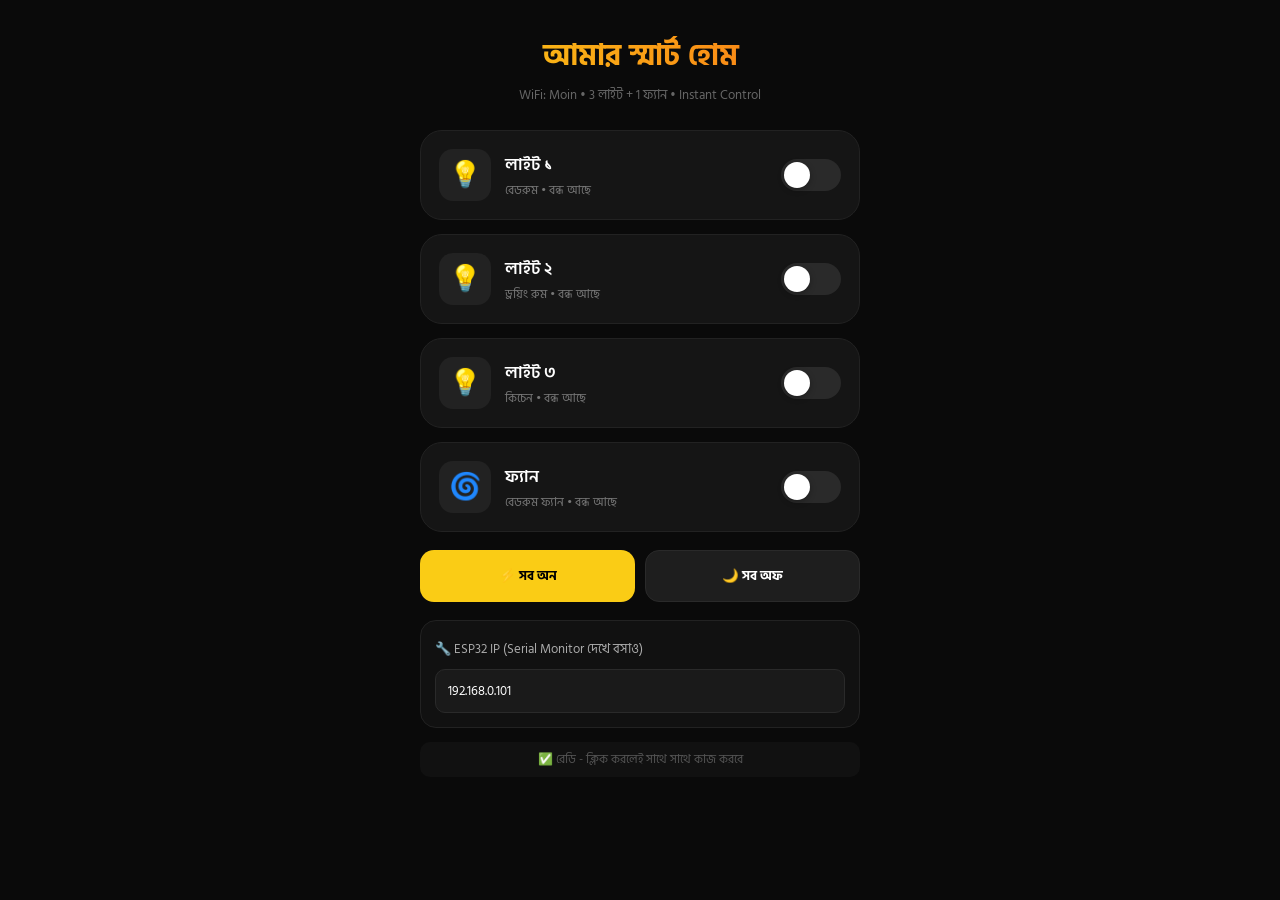
==== commit 58f49048: "Rename Final-Github-Index.html to index.html" ====
--- a/index.html
+++ b/index.html
@@ -1,1695 +1,120 @@
 <!DOCTYPE html>
 <html lang="bn">
 <head>
-    <meta charset="UTF-8">
+<meta charset="UTF-8">
+<meta name="viewport" content="width=device-width, initial-scale=1.0">
+<title>আমার স্মার্ট হোম - Moin</title>
+<link href="https://fonts.googleapis.com/css2?family=Hind+Siliguri:wght@400;600;700&display=swap" rel="stylesheet">
+<style>
+*{margin:0;padding:0;box-sizing:border-box;font-family:'Hind Siliguri',sans-serif}
+body{background:#0a0a0a;color:#fff;min-height:100vh;padding:16px}
+.container{max-width:440px;margin:0 auto}
+.header{text-align:center;margin:16px 0 24px}
+.header h1{font-size:30px;background:linear-gradient(90deg,#facc15,#f97316);-webkit-background-clip:text;-webkit-text-fill-color:transparent;font-weight:700}
+.header p{color:#666;margin-top:4px;font-size:13px}
+.card{background:#151515;border:1px solid #222;border-radius:22px;padding:18px;margin-bottom:14px;display:flex;justify-content:space-between;align-items:center;transition:all 0.15s ease}
+.card:active{transform:scale(0.98)}
+.card.on{border-color:#facc15;background:#1e1c0a}
+.card.on.fan{border-color:#38bdf8;background:#0a1c22}
+.left{display:flex;align-items:center;gap:14px}
+.icon{width:52px;height:52px;border-radius:14px;display:flex;align-items:center;justify-content:center;font-size:26px;background:#222;transition:0.15s}
+.card.on .icon{background:#facc15;transform:rotate(15deg)}
+.card.on.fan .icon{background:#38bdf8}
+.info h3{font-size:17px;font-weight:600}
+.info p{font-size:12px;color:#777;margin-top:2px}
+.switch{width:60px;height:32px;background:#2a2a2a;border-radius:20px;position:relative;cursor:pointer;transition:0.15s;flex-shrink:0}
+.switch.on{background:#facc15}
+.switch.on.fan{background:#38bdf8}
+.knob{width:26px;height:26px;background:#fff;border-radius:50%;position:absolute;top:3px;left:3px;transition:0.15s cubic-bezier(0.34,1.56,0.64,1);box-shadow:0 2px 6px rgba(0,0,0,0.3)}
+.switch.on .knob{left:31px}
+.btns{display:grid;grid-template-columns:1fr 1fr;gap:10px;margin-top:18px}
+.btn{padding:14px;border-radius:14px;border:none;font-weight:700;cursor:pointer;transition:0.15s}
+.btn:active{transform:scale(0.97)}
+.btn-all-on{background:#facc15;color:#000}
+.btn-all-off{background:#1e1e1e;color:#fff;border:1px solid #2a2a2a}
+.config{background:#111;border:1px solid #222;border-radius:16px;padding:14px;margin-top:18px}
+.config label{font-size:13px;color:#aaa}
+.config input{width:100%;background:#1a1a1a;border:1px solid #2a2a2a;border-radius:10px;padding:10px 12px;color:#fff;margin-top:8px;outline:none}
+.config input:focus{border-color:#facc15}
+.status{margin-top:14px;text-align:center;color:#555;font-size:12px;padding:8px;background:#111;border-radius:10px}
+</style>
+</head>
+<body>
+<div class="container">
+  <div class="header">
+    <h1>আমার স্মার্ট হোম</h1>
+    <p>WiFi: Moin • 3 লাইট + 1 ফ্যান • Instant Control</p>
+  </div>
+  <div id="devices"></div>
+  <div class="btns">
+    <button class="btn btn-all-on" onclick="all(true)">⚡ সব অন</button>
+    <button class="btn btn-all-off" onclick="all(false)">🌙 সব অফ</button>
+  </div>
+  <div class="config">
+    <label>🔧 ESP32 IP (Serial Monitor দেখে বসাও)</label>
+    <input id="ip" value="192.168.0.101" oninput="saveIP()">
+  </div>
+  <div class="status" id="status">✅ রেডি - ক্লিক করলেই সাথে সাথে কাজ করবে</div>
+</div>
+<script>
+const devices = [
+  {id:1, name:'লাইট ১', sub:'বেডরুম', type:'light', emoji:'💡'},
+  {id:2, name:'লাইট ২', sub:'ড্রয়িং রুম', type:'light', emoji:'💡'},
+  {id:3, name:'লাইট ৩', sub:'কিচেন', type:'light', emoji:'💡'},
+  {id:4, name:'ফ্যান', sub:'বেডরুম ফ্যান', type:'fan', emoji:'🌀'},
+];
+let states = JSON.parse(localStorage.getItem('relay_states') || '{"1":false,"2":false,"3":false,"4":false}');
+const savedIP = localStorage.getItem('esp_ip');
+if(savedIP) document.getElementById('ip').value = savedIP;
 
-    <meta name="viewport" content="width=device-width, initial-scale=1.0, viewport-fit=cover">
+function saveIP(){ localStorage.setItem('esp_ip', document.getElementById('ip').value); }
 
-    <title>ElectroTechBD | Licensed Electrical & Smart Automation</title>
-
-    <meta name="description" content="ElectroTechBD provides licensed electrical wiring, smart home automation, solar power and safety inspection services across Bangladesh.">
-    <meta name="theme-color" content="#071018">
-    <meta property="og:title" content="ElectroTechBD | Electrical & Smart Automation">
-    <meta property="og:description" content="Licensed electrical engineering, smart home automation and solar solutions from ElectroTechBD.">
-    <meta property="og:type" content="website">
-    <meta property="og:image" content="img/11a.png">
-    <link rel="canonical" href="https://electrotechbd.xyz/">
-
-    <link rel="preconnect" href="https://fonts.googleapis.com">
-    <link rel="preconnect" href="https://fonts.gstatic.com" crossorigin>
-    <link rel="preconnect" href="https://cdnjs.cloudflare.com" crossorigin>
-
-    <link rel="icon" type="image/png" href="/img/electrotechLogo.png">
-
-    <link rel="stylesheet" href="style.min.css">
-
-    <!-- Non-blocking: Google Fonts + Font Awesome (swap after first paint) -->
-    <link rel="stylesheet" href="https://fonts.googleapis.com/css2?family=Manrope:wght@400;600;700;800&display=swap" media="print" onload="this.media='all'">
-    <link rel="stylesheet" href="https://cdnjs.cloudflare.com/ajax/libs/font-awesome/6.4.0/css/all.min.css" media="print" onload="this.media='all'">
-    <noscript>
-        <link rel="stylesheet" href="https://fonts.googleapis.com/css2?family=Manrope:wght@400;600;700;800&display=swap">
-        <link rel="stylesheet" href="https://cdnjs.cloudflare.com/ajax/libs/font-awesome/6.4.0/css/all.min.css">
-    </noscript>
-
-
-    <script type="application/ld+json">
-    {
-      "@context": "https://schema.org",
-      "@type": "Electrician",
-      "name": "ElectroTechBD Engineering & Automation",
-      "url": "https://electrotechbd.xyz/",
-      "telephone": "+8801710830391",
-      "areaServed": "Bangladesh",
-      "image": "https://electrotechbd.xyz/img/11a.png",
-      "description": "Licensed electrical wiring, smart home automation, solar power and safety inspection services."
-    }
-    </script>
-
-</head>
-
-<body>
-    <a class="skip-link" href="#home">Skip to content</a>
-
-    <div class="top-bar">
-        <div class="container top-bar-flex">
-
-            <div class="top-info">
-                <span>
-                    <i class="fa-solid fa-certificate gold-text"></i>
-                    Licensed Electrician (Permit: E20230043144)
-                </span>
-
-                <span class="divider">|</span>
-
-                <span>
-                    <i class="fa-solid fa-user-shield cyan-text"></i>
-                    40+ Years Electrical Experience
-                </span>
-            </div>
-
-           <div class="top-contact">
-                <a href="tel:+8801710830391">
-                    <i class="fa-solid fa-phone"></i>
-                    +880 1710830391
-                </a>
-
-                <a href="https://wa.me/8801710830391" class="wa-btn" target="_blank" rel="noopener noreferrer">
-                    <i class="fa-brands fa-whatsapp"></i>
-                    WhatsApp
-                </a>
-            </div>
-
-        </div>
+function render(){
+  document.getElementById('devices').innerHTML = devices.map(d=>`
+    <div class="card ${states[d.id]?'on':''} ${d.type}">
+      <div class="left">
+        <div class="icon">${d.emoji}</div>
+        <div class="info"><h3>${d.name}</h3><p>${d.sub} • ${states[d.id]?'চালু আছে':'বন্ধ আছে'}</p></div>
+      </div>
+      <div class="switch ${states[d.id]?'on':''} ${d.type}" onclick="toggle(${d.id})"><div class="knob"></div></div>
     </div>
-
-    <header class="main-header">
-
-        <div class="container header-flex">
-
-            <a href="#home" class="logo-box">
-
-                <div class="logo-icon">
-                    <i class="fa-solid fa-bolt-lightning"></i>
-                </div>
-
-                <div class="logo-text">
-                    <span class="brand-name">
-                        Electro<span>TechBD</span>
-                    </span>
-
-                    <span class="brand-sub">
-                        ENGINEERING & AUTOMATION
-                    </span>
-                </div>
-
-            </a>
-
-            <button class="mobile-menu-toggle" type="button"
-                    aria-label="Open navigation menu"
-                    aria-expanded="false"
-                    aria-controls="site-navigation">
-                <span></span><span></span><span></span>
-            </button>
-
-            <nav class="nav-menu" id="site-navigation">
-
-                <a href="#chief-electrician">প্রধান ইলেকট্রিশিয়ান</a>
-                <a href="#simulator">Smart Home</a>
-                <a href="#estimator">Estimator</a>
-                <a href="#projects">প্রজেক্টস</a>
-                <a href="#pricing">প্যাকেজ</a>
-                <a href="#booking" class="btn btn-glow">বুকিং করুন</a>
-                <a href="#faq">FAQ</a>
-
-                <button
-                  type="button"
-                  id="navbar-load-calculator"
-                  class="navbar-load-calculator">
-                  ⚡ Load Calculator
-              </button>
-
-              <button
-                type="button"
-                id="eth-open-history-nav"
-                class="eth-history-nav-button">
-                🗂 History
-            </button>
-
-                <a href="#contact" class="nav-support-link">
-                    <i class="fa-solid fa-headset"></i> SUPPORT
-                </a>
-            </nav>
-
-            <div class="header-action">
-                <a href="#contact" class="btn btn-glow">
-                    <i class="fa-solid fa-headset"></i>
-                    SUPPORT
-                </a>
-            </div>
-
-        </div>
-
-    </header>
-
-    <div class="nav-overlay" id="nav-overlay"></div>
-
-    <main>
-    <section class="hero-section" id="home">
-
-        <div class="container hero-grid">
-
-            <div class="hero-content">
-
-                <div class="hero-badge">
-                    <span class="live-dot"></span>
-                    লাইসেন্সপ্রাপ্ত ইলেকট্রিশিয়ান • 40+ বছরের অভিজ্ঞতা
-                </div>
-
-                <h1 class="hero-title">
-                    বাংলাদেশের নির্ভরযোগ্য <br>
-
-                    <span class="highlight-text">
-                        ইলেকট্রিক্যাল ও স্মার্ট হোম
-                    </span>
-
-                    সলিউশন
-                </h1>
-
-                <p class="hero-desc">
-                    বাড়ি, অফিস, ব্যবসা ও শিল্পস্থলের জন্য নিরাপদ ও মানসম্মত ইলেকট্রিক্যাল ওয়ারিং, স্মার্ট অটোমেশন, সোলার সিস্টেম এবং জরুরি সার্ভিস। লাইসেন্সপ্রাপ্ত দক্ষ টিমের মাধ্যমে আপনার প্রজেক্টকে নির্ভরযোগ্য ও দীর্ঘমেয়াদী সমাধানে রূপান্তর করি।
-                </p>
-
-                <div class="hero-btns">
-
-                    <a href="#estimator" class="btn btn-primary">
-                        <i class="fa-solid fa-calculator"></i>
-                        ফ্রি কনসালটেশন নিন
-                    </a>
-
-                    <a href="#simulator" class="btn btn-outline">
-                        <i class="fa-solid fa-microchip"></i>
-                        স্মার্ট ডেমো দেখুন
-                    </a>
-
-                </div>
-
-            </div>
-
-            <div class="hero-image-box">
-
-                <img src="img/11a.webp" class="hero-main-img father-hero-img" fetchpriority="high" decoding="async" alt="ElectroTechBD Chief Licensed Electrician">
-
-                <div class="floating-badge top-right">
-
-                    <i class="fa-solid fa-certificate gold-icon"></i>
-
-                    <div>
-                        <h4>Chief Licensed Electrician</h4>
-                        <p>ElectroTechBD-এর প্রধান</p>
-                    </div>
-
-                </div>
-
-                <div class="floating-badge bottom-left">
-
-                    <span class="pulse-green"></span>
-
-                    <div>
-                        <h4>System Online</h4>
-                        <p>IoT Ready</p>
-                    </div>
-
-                </div>
-
-            </div>
-
-        </div>
-
-        <div class="container hero-metrics">
-
-            <div class="metric-box reveal-item">
-                <h3>40+</h3>
-                <p>অভিজ্ঞতা</p>
-            </div>
-
-            <div class="metric-box reveal-item">
-                <h3>100%</h3>
-                <p>নিরাপত্তা ফোকাস</p>
-            </div>
-
-            <div class="metric-box reveal-item">
-                <h3>IoT</h3>
-                <p>স্মার্ট রেডি</p>
-            </div>
-
-            <div class="metric-box reveal-item">
-                <h3>24/7</h3>
-                <p>সাপোর্ট</p>
-            </div>
-
-        </div>
-
-    </section>
-
-    <section class="services-section" id="why-us">
-
-        <div class="container">
-
-            <div class="section-header">
-
-                <span class="sub-badge">
-                    <i class="fa-solid fa-shield-heart"></i>
-                    WHY CHOOSE US
-                </span>
-
-                <h2 class="section-title">
-                    কেন
-                    <span class="highlight-text">
-                        ElectroTechBD
-                    </span>
-                    বেছে নেবেন?
-                </h2>
-
-            </div>
-
-            <div class="services-grid">
-
-                <div class="service-card reveal-item">
-                    <div class="card-icon">
-                        <i class="fa-solid fa-certificate"></i>
-                    </div>
-                    <h3>লাইসেন্সপ্রাপ্ত বিশেষজ্ঞ</h3>
-                    <p>দক্ষ ও লাইসেন্সপ্রাপ্ত ইলেকট্রিশিয়ানদের মাধ্যমে নিরাপদ ও নির্ভরযোগ্য কাজ নিশ্চিত করি।</p>
-                </div>
-
-                <div class="service-card reveal-item">
-                    <div class="card-icon">
-                        <i class="fa-solid fa-user-shield"></i>
-                    </div>
-                    <h3>নিরাপদ সেবা</h3>
-                    <p>সার্ভিসের সময় মানসম্পন্ন নিরাপত্তা ব্যবস্থা, সঠিক ওয়ারিং ও দীর্ঘমেয়াদী স্থায়িত্ব নিশ্চিত করি।</p>
-                </div>
-
-                <div class="service-card reveal-item">
-                    <div class="card-icon">
-                        <i class="fa-solid fa-handshake-angle"></i>
-                    </div>
-                    <h3>ন্যায্য মূল্য</h3>
-                    <p>কোনো অপ্রয়োজনীয় খরচ ছাড়াই আপনার প্রয়োজন অনুযায়ী সঠিক মূল্য ও পরিষেবা প্রদান করি।</p>
-                </div>
-
-                <div class="service-card reveal-item">
-                    <div class="card-icon">
-                        <i class="fa-solid fa-headset"></i>
-                    </div>
-                    <h3>দ্রুত সাপোর্ট</h3>
-                    <p>জরুরি সমস্যার সমাধান, পরামর্শ ও ফলো-আপ সাপোর্ট দিয়ে আপনার কাজের অগ্রগতি বজায় রাখি।</p>
-                </div>
-
-            </div>
-
-        </div>
-
-    </section>
-    <section class="services-section" id="electrical">
-
-        <div class="container">
-
-            <div class="section-header">
-
-                <span class="sub-badge">
-                    <i class="fa-solid fa-bolt"></i>
-                    ENGINEERING SOLUTIONS
-                </span>
-
-                <h2 class="section-title">
-                    আমাদের
-                    <span class="highlight-text">
-                        প্রফেশনাল সার্ভিস
-                    </span>
-                </h2>
-
-            </div>
-
-            <div class="services-grid">
-
-                <div class="service-card reveal-item">
-
-                    <div class="card-icon">
-                        <i class="fa-solid fa-plug-circle-bolt"></i>
-                    </div>
-
-                    <h3>ইলেকট্রিক্যাল ওয়ারিং</h3>
-
-                    <p>
-                        আধুনিক ও নিরাপদ ইলেকট্রিক্যাল ওয়ারিং সলিউশন দিয়ে আপনার ঘর ও অফিসকে দক্ষ ও নিরাপদ করে তুলি।
-                    </p>
-
-                </div>
-
-                <div class="service-card reveal-item">
-
-                    <div class="card-icon">
-                        <i class="fa-solid fa-microchip"></i>
-                    </div>
-
-                    <h3>স্মার্ট হোম অটোমেশন</h3>
-
-                    <p>
-                        ESP32 ও IoT প্রযুক্তি ব্যবহার করে আপনার বাড়ি ও অফিসকে স্মার্ট, সুবিধাজনক ও নিরাপদ করে তুলি।
-                    </p>
-
-                </div>
-
-                <div class="service-card reveal-item">
-
-                    <div class="card-icon solar-icon">
-                        <i class="fa-solid fa-solar-panel"></i>
-                    </div>
-
-                    <h3>সোলার পাওয়ার সিস্টেম</h3>
-
-                    <p>
-                        নির্ভরযোগ্য সোলার ও হাইব্রিড পাওয়ার সলিউশন দিয়ে দীর্ঘমেয়াদী শক্তি সাশ্রয় ও স্থিতিশীলতা নিশ্চিত করি।
-                    </p>
-
-                </div>
-
-            </div>
-
-        </div>
-
-    </section>
-
-    <section class="simulator-section" id="simulator">
-
-        <div class="container">
-
-            <div class="section-header">
-
-                <span class="sub-badge">
-                    LIVE DEMO
-                </span>
-
-                <h2 class="section-title">
-                    Smart Home
-                    <span class="highlight-text">
-                        Simulator
-                    </span>
-                </h2>
-
-            </div>
-
-            <div class="simulator-panel">
-
-                <div class="panel-header">
-
-                    <span class="dot red"></span>
-                    <span class="dot yellow"></span>
-                    <span class="dot green"></span>
-
-                    <span class="panel-title">
-                        ESP32_SIMULATOR
-                    </span>
-
-                </div>
-
-                <div class="simulator-grid">
-
-                    <div class="control-card reveal-item" id="card-light">
-
-                        <div class="status-indicator"></div>
-
-                        <i class="fa-solid fa-lightbulb sim-icon"></i>
-
-                        <h3>স্মার্ট লাইট</h3>
-
-                        <p id="status-light">
-                            স্ট্যাটাস:
-                            <span>অফ (OFF)</span>
-                        </p>
-
-                        <button class="sim-btn"
-                            onclick="toggleAppliance('light')">
-
-                            Light Switch
-
-                        </button>
-
-                    </div>
-
-                    <div class="control-card reveal-item" id="card-fan">
-
-                        <div class="status-indicator"></div>
-
-                        <i class="fa-solid fa-fan sim-icon"></i>
-
-                        <h3>স্মার্ট ফ্যান</h3>
-
-                        <p id="status-fan">
-                            স্ট্যাটাস:
-                            <span>অফ (OFF)</span>
-                        </p>
-
-                        <button class="sim-btn"
-                            onclick="toggleAppliance('fan')">
-
-                            Fan Switch
-
-                        </button>
-
-                    </div>
-
-                    <div class="control-card reveal-item" id="card-ac">
-
-                        <div class="status-indicator"></div>
-
-                        <i class="fa-solid fa-snowflake sim-icon"></i>
-
-                        <h3>স্মার্ট এসি</h3>
-
-                        <p id="status-ac">
-                            স্ট্যাটাস:
-                            <span>অফ (OFF)</span>
-                        </p>
-
-                        <div class="ac-temp-control">
-
-                            <button class="ac-temp-btn" onclick="adjustAcTemp(-1)" aria-label="তাপমাত্রা কমান">−</button>
-
-                            <span class="ac-temp-value" id="ac-temp-value">24°C</span>
-
-                            <button class="ac-temp-btn" onclick="adjustAcTemp(1)" aria-label="তাপমাত্রা বাড়ান">+</button>
-
-                        </div>
-
-                        <button class="sim-btn" onclick="toggleAppliance('ac')">
-
-                            AC Switch
-
-                        </button>
-
-                    </div>
-
-                    <div class="control-card reveal-item" id="card-sensor">
-
-                        <div class="status-indicator"></div>
-
-                        <i class="fa-solid fa-radar sim-icon"></i>
-
-                        <h3>Motion Sensor</h3>
-
-                        <p id="status-sensor">
-                            স্ট্যাটাস:
-                            <span>নিষ্ক্রিয় (IDLE)</span>
-                        </p>
-
-                        <button class="sim-btn"
-                            onclick="toggleAppliance('sensor')">
-
-                            Trigger Sensor
-
-                        </button>
-
-                    </div>
-
-                    <div class="control-card reveal-item" id="card-climate">
-
-                        <div class="status-indicator active-dot"></div>
-
-                        <i class="fa-solid fa-temperature-half sim-icon"></i>
-
-                        <h3>Climate Sensor</h3>
-
-                        <p class="climate-readout">
-                            <span id="temp-value">২৯°C</span>
-                            <span class="climate-sep">|</span>
-                            <span id="humidity-value">৫৮% Humidity</span>
-                        </p>
-
-                        <button class="sim-btn" onclick="refreshClimate()">
-
-                            Refresh Reading
-
-                        </button>
-
-                    </div>
-
-                    <div class="control-card reveal-item" id="card-voice">
-
-                        <div class="status-indicator"></div>
-
-                        <i class="fa-solid fa-microphone sim-icon"></i>
-
-                        <h3>Voice Assistant</h3>
-
-                        <p id="status-voice">
-                            স্ট্যাটাস:
-                            <span>স্ট্যান্ডবাই</span>
-                        </p>
-
-                        <button class="sim-btn" onclick="triggerVoiceCommand()">
-
-                            Try Voice Command
-
-                        </button>
-
-                    </div>
-
-                </div>
-
-                <div class="simulator-extra">
-
-                    <div class="energy-meter-box">
-
-                        <h4><i class="fa-solid fa-bolt"></i> লাইভ এনার্জি ইউসেজ</h4>
-
-                        <div class="energy-bar-track">
-                            <div class="energy-bar-fill" id="energy-bar" style="width:0%;"></div>
-                        </div>
-
-                        <div class="energy-meter-readout">
-                            <span id="energy-watts">০ W</span>
-                            <span id="energy-note">সব ডিভাইস বন্ধ আছে</span>
-                        </div>
-
-                        <p class="energy-savings" id="energy-savings">স্মার্ট অটোমেশন দিয়ে আনুমানিক মাসিক সাশ্রয়: ৳ 0</p>
-
-                        <a href="#pricing" class="energy-cta">বিস্তারিত জানতে প্যাকেজ দেখুন <i class="fa-solid fa-arrow-right"></i></a>
-
-                    </div>
-
-                    <div class="activity-log-box">
-
-                        <h4><i class="fa-solid fa-list-check"></i> ডিভাইস অ্যাক্টিভিটি লগ</h4>
-
-                        <ul class="activity-log-list" id="activity-log">
-                            <li class="log-empty">এখনো কোনো অ্যাক্টিভিটি নেই — উপরের বাটনগুলো ব্যবহার করে দেখুন</li>
-                        </ul>
-
-                    </div>
-
-                </div>
-
-            </div>
-
-        </div>
-
-    </section>
-
-    <section class="estimator-section" id="estimator">
-
-        <div class="container">
-
-            <div class="section-header">
-
-                <span class="sub-badge">
-                    AI POWERED BUDGET
-                </span>
-
-                <h2 class="section-title">
-
-                    Smart Cost
-
-                    <span class="highlight-text">
-                        Estimator
-                    </span>
-
-                </h2>
-
-            </div>
-
-            <div class="estimator-wrapper">
-
-                <div class="estimator-controls">
-
-                    <div class="control-group">
-
-                        <div class="label-row">
-
-                            <label>
-                                মোট এরিয়া
-                            </label>
-
-                            <span id="sqft-val"
-                                class="highlight-val">
-
-                                1,200 Sq.Ft
-
-                            </span>
-
-                        </div>
-
-                        <input
-                            type="range"
-                            id="sqft-slider"
-                            aria-label="বাড়ির আয়তন (বর্গফুট)"
-                            min="300"
-                            max="10000"
-                            step="100"
-                            value="1200"
-                            oninput="calculateBudget()">
-
-                    </div>
-
-                    <div class="control-group">
-
-                        <label>
-                            মোট রুম
-                        </label>
-
-                        <div class="counter-box">
-
-                            <button
-                                class="cnt-btn"
-                                onclick="updateRooms(-1)">
-
-                                -
-
-                            </button>
-
-                            <span id="room-count">
-                                3
-                            </span>
-
-                            <button
-                                class="cnt-btn"
-                                onclick="updateRooms(1)">
-
-                                +
-
-                            </button>
-
-                        </div>
-
-                    </div>
-
-                    <div class="control-group">
-
-                        <label>
-                            ওয়্যারিং গ্রেড
-                        </label>
-
-                        <div class="grade-selector">
-
-                            <div
-                                class="grade-card active"
-                                onclick="setGrade('standard', this)">
-
-                                <h4>Standard</h4>
-
-                                <p>
-                                    Standard Electrical System
-                                </p>
-
-                            </div>
-
-                            <div
-                                class="grade-card"
-                                onclick="setGrade('smart', this)">
-
-                                <h4>Smart IoT</h4>
-
-                                <p>
-                                    ESP32 + Automation
-                                </p>
-
-                            </div>
-
-                        </div>
-
-                    </div>
-
-                    <div class="control-group toggle-group">
-
-                        <div class="toggle-info">
-
-                            <i class="fa-solid fa-solar-panel"></i>
-
-                            <div>
-
-                                <span class="toggle-title">
-                                    Solar System যোগ করবেন?
-                                </span>
-
-                                <small>
-                                    আনুমানিক সোলার খরচ যুক্ত হবে
-                                </small>
-
-                            </div>
-
-                        </div>
-
-                        <label class="switch">
-
-                            <input
-                                type="checkbox"
-                                id="solar-toggle"
-                                aria-label="সোলার সিস্টেম যুক্ত করুন"
-                                onchange="calculateBudget()">
-
-                            <span class="slider"></span>
-
-                        </label>
-
-                    </div>
-
-                </div>
-
-                <div class="estimator-display">
-
-                    <div class="holo-header">
-
-                        <span class="pulse-dot"></span>
-
-                        SYSTEM ONLINE
-
-                    </div>
-
-                    <div class="display-content">
-
-                        <p class="est-label">
-                            আনুমানিক প্রাক্কলিত খরচ
-                        </p>
-
-                        <h2
-                            id="total-price"
-                            class="holo-price">
-
-                            ৳ 0
-
-                        </h2>
-
-                        <hr class="holo-line">
-
-                        <div class="breakdown-list">
-
-                            <div class="bd-item">
-
-                                <span>
-                                    Materials:
-                                </span>
-
-                                <strong id="mat-cost">
-                                    ৳ 0
-                                </strong>
-
-                            </div>
-
-                            <div class="bd-item">
-
-                                <span>
-                                    Engineering & Labor:
-                                </span>
-
-                                <strong id="labor-cost">
-                                    ৳ 0
-                                </strong>
-
-                            </div>
-
-                            <div
-                                class="bd-item"
-                                id="solar-row"
-                                style="display:none;">
-
-                                <span>
-                                    Solar Add-on:
-                                </span>
-
-                                <strong id="solar-cost">
-                                    ৳ 0
-                                </strong>
-
-                            </div>
-
-                        </div>
-
-                        <button
-                            class="btn-cyber"
-                            onclick="triggerConsultation()">
-
-                            <i class="fa-solid fa-phone"></i>
-
-                            Free Consultation
-
-                        </button>
-
-                    </div>
-
-                </div>
-
-            </div>
-
-        </div>
-
-    </section>
-
-<section class="chief-electrician-section" id="chief-electrician">
-  <div class="chief-glow"></div>
-  <div class="container">
-    <div class="section-header text-center">
-      <span class="sub-badge-cyber"><i class="fa-solid fa-user-shield"></i> ELECTROTECHBD LEADERSHIP</span>
-      <h2 class="section-title">আমাদের <span class="highlight-text-cyan">প্রধান ইলেকট্রিশিয়ান</span></h2>
-      <p class="section-desc">
-        ElectroTechBD-এর সকল ইলেকট্রিক্যাল কাজের মূল অভিজ্ঞতা ও নেতৃত্ব একজন
-        লাইসেন্সপ্রাপ্ত পেশাদার ইলেকট্রিশিয়ানের হাতে।
-      </p>
-    </div>
-
-    <div class="chief-profile-card">
-      <div class="chief-photo-panel">
-        <div class="chief-photo-frame">
-                <img src="img/1q.webp" alt="ElectroTechBD Chief Licensed Electrician" loading="lazy">
-          <span class="chief-live-badge"><span class="chief-dot"></span> VERIFIED PROFILE</span>
-        </div>
-        <div class="chief-experience">
-          <strong>40+</strong>
-          <span>Years of Electrical Experience</span>
-        </div>
-      </div>
-
-      <div class="chief-profile-content">
-        <span class="chief-kicker">CHIEF ELECTRICIAN • ELECTROTECHBD</span>
-        <h3>লাইসেন্সপ্রাপ্ত প্রধান ইলেকট্রিশিয়ান</h3>
-        <p class="chief-lead">
-          এইচ. এম. মো. সাইদুজ্জামান ৪০+ বছরের বাস্তব ইলেকট্রিক্যাল কাজের অভিজ্ঞতা নিয়ে তিনি ElectroTechBD-এর
-          প্রধান কারিগরি ব্যক্তি হিসেবে কাজ করেন। ওয়্যারিং, ইলেকট্রিক্যাল সেফটি,
-          লোড-সংক্রান্ত কাজ এবং বাস্তব সাইট এক্সিকিউশনে তাঁর দীর্ঘ অভিজ্ঞতাই
-          আমাদের সার্ভিসের প্রধান শক্তি।
-        </p>
-
-        <div class="chief-credentials">
-          <div class="credential-card reveal-item">
-            <i class="fa-solid fa-certificate"></i>
-            <div>
-              <strong>লাইসেন্সপ্রাপ্ত</strong>
-              <span>Professional Electrical License</span>
-            </div>
-          </div>
-          <div class="credential-card reveal-item">
-            <i class="fa-solid fa-calendar-check"></i>
-            <div>
-              <strong>৪০+ বছর</strong>
-              <span>বাস্তব Electrical Experience</span>
-            </div>
-          </div>
-          <div class="credential-card reveal-item">
-            <i class="fa-solid fa-shield-halved"></i>
-            <div>
-              <strong>Safety First</strong>
-              <span>নিরাপদ ও নিয়মমাফিক কাজের অগ্রাধিকার</span>
-            </div>
-          </div>
-          <div class="credential-card reveal-item">
-            <i class="fa-solid fa-screwdriver-wrench"></i>
-            <div>
-              <strong>Hands-on Expertise</strong>
-              <span>সাইটভিত্তিক বাস্তব কারিগরি দক্ষতা</span>
-            </div>
-          </div>
-        </div>
-
-        <div class="chief-focus">
-          <span><i class="fa-solid fa-check"></i> Electrical Wiring</span>
-          <span><i class="fa-solid fa-check"></i> Safety & Troubleshooting</span>
-          <span><i class="fa-solid fa-check"></i> Load & Distribution Work</span>
-          <span><i class="fa-solid fa-check"></i> Smart Automation Support</span>
-        </div>
-
-        <a href="#booking" class="btn chief-cta">
-          <i class="fa-solid fa-phone"></i> প্রধান ইলেকট্রিশিয়ানের পরামর্শ নিন
-        </a>
-      </div>
-    </div>
-
-    <div class="chief-trust-strip">
-      <div><i class="fa-solid fa-award"></i><span><strong>40+ Years</strong> Experience</span></div>
-      <div><i class="fa-solid fa-id-card"></i><span><strong>Licensed</strong> Electrician</span></div>
-      <div><i class="fa-solid fa-bolt"></i><span><strong>Electrical</strong> Specialist</span></div>
-      <div><i class="fa-solid fa-shield-heart"></i><span><strong>Safety</strong> Focused</span></div>
-    </div>
-  </div>
-</section>
-
-<section class="team-section" id="team">
-    <div class="container">
-        <h2 class="section-title">Our Expert Engineers & Electricians</h2>
-        <p class="section-subtitle">Meet our highly skilled and licensed professional team</p>
-
-        <div class="ceo-card">
-            <div class="ceo-monogram"><i class="fa-solid fa-user-tie"></i></div>
-            <div class="ceo-detail">
-                <span class="ceo-tag">প্রতিষ্ঠাতা ও প্রধান নির্বাহী</span>
-                <h3>এইচ. এম. মো. সাইদুজ্জামান</h3>
-                <p>ElectroTechBD Engineering &amp; Automation-এর নেতৃত্বে আছেন তিনি। লাইসেন্সপ্রাপ্ত ইলেকট্রিক্যাল টিম ও স্মার্ট অটোমেশন সলিউশন নিয়ে বাংলাদেশজুড়ে নিরাপদ ও আধুনিক বৈদ্যুতিক ব্যবস্থা গড়ে তোলাই তাঁর লক্ষ্য।</p>
-                <a href="#booking" class="ceo-link"><i class="fa-solid fa-comments"></i> সরাসরি পরামর্শ নিন</a>
-            </div>
-        </div>
-
-        <div class="team-grid">
-
-            <div class="team-card reveal-item">
-                <div class="team-img-wrapper">
-                    <img src="img/1x1.webp" alt="ElectroTechBD automation engineer" loading="lazy">
-                    <span class="team-badge">Senior Engineer</span>
-                </div>
-                <div class="team-info">
-                    <h3>Engr. Rahat Chowdhury</h3>
-                    <p class="team-role">Lead Automation Specialist</p>
-                    <div class="team-experience">8+ Years Experience</div>
-                </div>
-            </div>
-
-            <div class="team-card reveal-item">
-                <div class="team-img-wrapper">
-                    <img src="img/1x2.webp" alt="ElectroTechBD licensed electrician" loading="lazy">
-                    <span class="team-badge">Licensed</span>
-                </div>
-                <div class="team-info">
-                    <h3>Md. Imran Hossain</h3>
-                    <p class="team-role">Chief Master Electrician</p>
-                    <div class="team-experience">10+ Years Experience</div>
-                </div>
-            </div>
-
-            <div class="team-card reveal-item">
-                <div class="team-img-wrapper">
-                    <img src="img/1x3.webp" alt="Electrical system design engineer" loading="lazy">
-                    <span class="team-badge">Engineer</span>
-                </div>
-                <div class="team-info">
-                    <h3>Engr. Syeda Tanvin</h3>
-                    <p class="team-role">Electrical System Designer</p>
-                    <div class="team-experience">5+ Years Experience</div>
-                </div>
-            </div>
-
-            <div class="team-card reveal-item">
-                <div class="team-img-wrapper">
-                    <img src="img/1x4.webp" alt="ElectroTechBD team member" loading="lazy">
-                    <span class="team-badge">Technician</span>
-                </div>
-                <div class="team-info">
-                    <h3>Tanvir Ahmed</h3>
-                    <p class="team-role">Smart Home Installer</p>
-                    <div class="team-experience">4+ Years Experience</div>
-                </div>
-            </div>
-
-            <div class="team-card reveal-item">
-                <div class="team-img-wrapper">
-                    <img src="img/1x5.webp" alt="ElectroTechBD industrial wiring specialist" loading="lazy">
-                    <span class="team-badge">Licensed</span>
-                </div>
-                <div class="team-info">
-                    <h3>Arifur Rahman</h3>
-                    <p class="team-role">Industrial Wiring Expert</p>
-                    <div class="team-experience">7+ Years Experience</div>
-                </div>
-            </div>
-
-            <div class="team-card reveal-item">
-                <div class="team-img-wrapper">
-                    <img src="img/1x6.webp" alt="Electrical safety inspector" loading="lazy">
-                    <span class="team-badge">Safety Officer</span>
-                </div>
-                <div class="team-info">
-                    <h3>Nusrat Jahan</h3>
-                    <p class="team-role">Electrical Safety Inspector</p>
-                    <div class="team-experience">6+ Years Experience</div>
-                </div>
-            </div>
-        </div>
-    </div>
-</section>
-
-<section class="mrmoin-vision-section" aria-label="MR MOIN Digital Vision">
-  <div class="mrmoin-vision-glow"></div>
-  <div class="container">
-    <div class="mrmoin-vision-card">
-      <div class="mrmoin-vision-icon"><i class="fa-solid fa-microchip"></i></div>
-      <div class="mrmoin-vision-copy">
-        <span class="mrmoin-vision-label">DIGITAL &amp; TECHNOLOGY</span>
-        <h2>Meet the <span>MR MOIN</span></h2>
-        <p>ElectroTechBD-এর digital presence এবং modern web solutions-এর পেছনে যিনি কাজ করছেন, MR MOIN-এর profile দেখুন। তিনি professional website development, custom web solutions এবং business-focused digital experiences তৈরি করেন।
-        </p>
-      </div>
-      <a class="mrmoin-vision-btn" href="https://moin96mx.github.io/mrmoin/" target="_blank" rel="noopener noreferrer"><span>VISIT MR MOIN</span><i class="fa-solid fa-arrow-right"></i></a>
-    </div>
-  </div>
-</section>
-
-<section class="cyber-booking-section" id="booking">
-  <div class="hud-bg-grid"></div>
-  <div class="container">
-
-    <div class="section-header text-center">
-      <span class="sub-badge-cyber"><i class="fa-solid fa-terminal"></i> BOOKING & CONSULTATION</span>
-      <h2 class="section-title">আপনার প্রজেক্টের তথ্য দিন ও <span class="highlight-text-cyan">বুকিং করুন</span></h2>
-      <p class="section-desc">আপনার প্রয়োজনীয় তথ্য, ওয়ারিং ড্রয়িং বা কাস্টম রিকোয়ারমেন্ট আমাদের জানান। আমাদের টিম আপনার প্রজেক্টের ধরন বুঝে সঠিক পরামর্শ ও পরিকল্পনা প্রদান করবে।</p>
-    </div>
-
-    <div class="holo-booking-container">
-      <div class="holo-border-line"></div>
-      <div class="hud-corner top-left"></div>
-      <div class="hud-corner top-right"></div>
-      <div class="hud-corner bottom-left"></div>
-      <div class="hud-corner bottom-right"></div>
-
-      <form class="cyber-form-2050" id="consultation-form"
-            action="https://formsubmit.co/contact.electrotechbd@gmail.com"
-            method="POST" enctype="multipart/form-data"
-            target="formsubmit-hidden-frame"
-            onsubmit="handleBookingSubmit(event)">
-
-        <input type="hidden" name="_subject" value="🔔 নতুন বুকিং রিকোয়েস্ট - ElectroTechBD">
-        <input type="hidden" name="_template" value="table">
-        <input type="hidden" name="_captcha" value="false">
-        <input type="hidden" name="_autoresponse" value="ধন্যবাদ! ElectroTechBD টিম শীঘ্রই আপনার সাথে যোগাযোগ করবে।">
-
-        <div class="form-grid-2050">
-
-          <div class="input-hud-box">
-            <span class="hud-input-tag">CLIENT NAME</span>
-            <label for="client-name"><i class="fa-solid fa-fingerprint"></i> আপনার পূর্ণ নাম</label>
-            <input type="text" id="client-name" name="নাম" placeholder="যেমন: মো: রফিকুল ইসলাম" required>
-            <span class="input-laser"></span>
-          </div>
-
-          <div class="input-hud-box">
-            <span class="hud-input-tag">CONTACT</span>
-            <label for="client-phone"><i class="fa-solid fa-satellite-dish"></i> মোবাইল নম্বর</label>
-            <input type="tel" id="client-phone" name="ফোন নম্বর" placeholder="017XXXXXXXX" required>
-            <span class="input-laser"></span>
-          </div>
-
-          <div class="input-hud-box">
-            <span class="hud-input-tag">SERVICE</span>
-            <label for="service-type"><i class="fa-solid fa-microchip"></i> প্রয়োজনীয় সার্ভিস</label>
-            <select id="service-type" name="সার্ভিস" required>
-              <option value="Residential Smart Wiring">বাড়ির ইলেকট্রিক্যাল ওয়ারিং</option>
-              <option value="Commercial & Factory Sub-Station">অফিস / ফ্যাক্টরি সাব-স্টেশন</option>
-              <option value="ESP32 IoT Home Automation">স্মার্ট হোম অটোমেশন</option>
-              <option value="Solar Power System Setup">সোলার সিস্টেম ইনস্টলেশন</option>
-              <option value="Electrical Safety Inspection">ইলেকট্রিক্যাল সেফটি চেকআপ</option>
-            </select>
-            <span class="input-laser"></span>
-          </div>
-
-          <div class="input-hud-box">
-            <span class="hud-input-tag">DATE</span>
-            <label for="meeting-date"><i class="fa-solid fa-calendar-alt"></i> সাইট ভিজিটের তারিখ</label>
-            <input type="date" id="meeting-date" name="মিটিং তারিখ" required>
-            <span class="input-laser"></span>
-          </div>
-        </div>
-
-        <div class="holo-dropzone" id="dropzone">
-          <input type="file" id="blueprint-file" aria-label="ব্লুপ্রিন্ট বা ড্রয়িং ফাইল আপলোড করুন" name="ব্লুপ্রিন্ট ফাইল" accept=".pdf,.png,.jpg,.jpeg,.dwg" onchange="updateFileName(this)">
-          <div class="dropzone-hud-content">
-            <div class="holo-scan-ring">
-              <i class="fa-solid fa-cube holo-cube-icon"></i>
-            </div>
-            <h4>আপনার ব্লুপ্রিন্ট / ওয়্যারিং ড্রয়িং আপলোড করুন</h4>
-            <p>PDF, CAD (.dwg), বা ইমেজ আপলোড করুন। আপনি চাইলে ভিডিও বা স্ক্রিনশটও দিতে পারেন।</p>
-            <div class="file-status-tag" id="file-name-display">
-              <i class="fa-solid fa-shield-cat"></i> কোনো ফাইল যুক্ত হয়নি (ঐচ্ছিক)
-            </div>
-          </div>
-        </div>
-
-        <div class="input-hud-box full-width">
-          <span class="hud-input-tag">DETAILS</span>
-          <label for="project-notes"><i class="fa-solid fa-code"></i> আপনার প্রজেক্টের বিবরণ</label>
-          <textarea id="project-notes" name="বিশেষ নির্দেশনা" rows="3" placeholder="যেমন: রুম অনুযায়ী লাইট, ফ্যান, স্মার্ট কন্ট্রোল, সোলার, সার্ভিস প্রয়োজন..."></textarea>
-          <span class="input-laser"></span>
-        </div>
-
-        <button type="submit" class="btn-cyber-2050">
-          <span class="btn-glow"></span>
-          <span class="btn-text"><i class="fa-solid fa-bolt"></i> বুকিং কনফার্ম করুন</span>
-          <span class="btn-code">SEND</span>
-        </button>
-
-      </form>
-    </div>
-
-  </div>
-</section>
-
-<div class="cyber-modal-overlay" id="booking-modal">
-  <div class="cyber-modal-card-2050">
-    <div class="laser-scanner-line"></div>
-    <div class="hud-corner top-left"></div>
-    <div class="hud-corner top-right"></div>
-    <div class="hud-corner bottom-left"></div>
-    <div class="hud-corner bottom-right"></div>
-
-    <div class="modal-icon-2050"><i class="fa-solid fa-atom fa-spin"></i></div>
-    <h3 class="modal-title-2050">বুকিং সফলভাবে গ্রহণ করা হয়েছে</h3>
-    <p class="modal-desc">ধন্যবাদ <span id="modal-client-name" class="text-cyan"></span>! আপনার তথ্য আমাদের টিম গ্রহণ করেছে। শীঘ্রই আমরা আপনার সাথে যোগাযোগ করে প্রয়োজনীয় পরামর্শ দেব।</p>
-
-    <div class="modal-summary-2050">
-      <div class="ms-row"><span>কনফার্মেশন আইডি:</span> <strong class="text-cyan" id="modal-id">#ENG-2050-88X</strong></div>
-      <div class="ms-row"><span>সিলেক্টেড সার্ভিস:</span> <strong id="modal-service"></strong></div>
-      <div class="ms-row"><span>নির্ধারিত তারিখ:</span> <strong id="modal-date"></strong></div>
-      <div class="ms-row"><span>স্ট্যাটাস:</span> <strong style="color: #00ff66;">রিকুয়েস্ট গ্রহণ হয়েছে • পরামর্শের জন্য প্রস্তুত</strong></div>
-    </div>
-
-    <button class="btn-cyber-close-2050" onclick="closeBookingModal()">ধন্যবাদ</button>
-  </div>
-</div>
-
-<section class="iot-showcase-section" id="projects">
-  <div class="container">
-    <div class="section-header text-center">
-      <span class="sub-badge-cyber"><i class="fa-solid fa-diagram-project"></i> RECENT WORK</span>
-      <h2 class="section-title">আমাদের <span class="highlight-text-cyan">সফল প্রজেক্ট</span></h2>
-      <p class="section-desc">বাস্তব সাইট, নিরাপদ ইনস্টলেশন, এবং স্মার্ট ইলেকট্রিক্যাল সলিউশনের মাধ্যমে আমরা আমাদের ক্লায়েন্টদের জন্য নির্ভরযোগ্য ফলাফল তৈরি করি।</p>
-    </div>
-
-    <div class="showcase-grid">
-
-      <div class="showcase-card">
-        <div class="sc-img-box">
-          <img src="img/113.webp" alt="Smart Home Automation project" loading="lazy">
-          <span class="sc-tag">ESP32 + Blynk</span>
-        </div>
-        <div class="sc-body">
-          <h4>স্মার্ট ডুপ্লেক্স হোম অটোমেশন</h4>
-          <p>১৬-চ্যানেল রিলে মডিউল ও ভয়েস কন্ট্রোল দিয়ে সম্পূর্ণ ডুপ্লেক্স বাড়ির লাইটিং ও ফ্যান কন্ট্রোলিং।</p>
-          <div class="sc-footer">
-            <span><i class="fa-solid fa-location-dot"></i> গুলশান, ঢাকা</span>
-            <span class="sc-status"><i class="fa-solid fa-circle-check"></i> সম্পন্ন</span>
-          </div>
-        </div>
-      </div>
-
-      <div class="showcase-card">
-        <div class="sc-img-box">
-          <img src="img/1.webp" alt="Factory Automation project" loading="lazy">
-          <span class="sc-tag">Industrial Automation</span>
-        </div>
-        <div class="sc-body">
-          <h4>ইনডাস্ট্রিয়াল থ্রি-ফেজ কন্ট্রোল Panel</h4>
-          <p>অটোমেটিক চেঞ্জওভার সার্কিট এবং ওভার-ভোল্টেজ প্রটেকশন সহ ফ্যাক্টরি মেইন প্যানেল।</p>
-          <div class="sc-footer">
-            <span><i class="fa-solid fa-location-dot"></i> গাজীপুর</span>
-            <span class="sc-status"><i class="fa-solid fa-circle-check"></i> সম্পন্ন</span>
-          </div>
-        </div>
-      </div>
-
-      <div class="showcase-card">
-        <div class="sc-img-box">
-          <img src="img/12.webp" alt="Solar Automation project" loading="lazy">
-          <span class="sc-tag">Hybrid Solar</span>
-        </div>
-        <div class="sc-body">
-          <h4>স্মার্ট হাইব্রিড সোলার গ্রিড</h4>
-          <p>১০ KVA সোলার ইনভার্টার ও অটোমেটিক লোড শেডিং সেভার প্রজেক্ট।</p>
-          <div class="sc-footer">
-            <span><i class="fa-solid fa-location-dot"></i> উত্তরা, ঢাকা</span>
-            <span class="sc-status"><i class="fa-solid fa-circle-check"></i> সম্পন্ন</span>
-          </div>
-        </div>
-      </div>
-    </div>
-  </div>
-</section>
-
-<section class="testimonial-section" id="testimonials">
-  <div class="container">
-    <div class="section-header text-center">
-      <span class="sub-badge-cyber"><i class="fa-solid fa-quote-left"></i> CLIENT FEEDBACK</span>
-      <h2 class="section-title">আমাদের <span class="highlight-text-cyan">ক্লায়েন্টরা যা বলেন</span></h2>
-      <p class="section-desc">বাস্তব প্রজেক্টে কাজ করা ক্লায়েন্টদের অভিজ্ঞতা</p>
-    </div>
-
-    <div class="testimonial-grid">
-
-      <div class="testimonial-card">
-        <div class="testimonial-stars">
-          <i class="fa-solid fa-star"></i><i class="fa-solid fa-star"></i><i class="fa-solid fa-star"></i><i class="fa-solid fa-star"></i><i class="fa-solid fa-star"></i>
-        </div>
-        <p class="testimonial-text">"আমাদের পুরো বাসার ওয়্যারিং ও স্মার্ট লাইট সিস্টেম খুবই প্রফেশনালভাবে করে দিয়েছে। কাজের মান ও সময়মতো ডেলিভারি দুটোই সন্তোষজনক।"</p>
-        <div class="testimonial-author">
-          <div class="testimonial-avatar">রহ</div>
-          <div>
-            <h5>রহিম উদ্দিন</h5>
-            <span>গুলশান, ঢাকা</span>
-          </div>
-        </div>
-      </div>
-
-      <div class="testimonial-card">
-        <div class="testimonial-stars">
-          <i class="fa-solid fa-star"></i><i class="fa-solid fa-star"></i><i class="fa-solid fa-star"></i><i class="fa-solid fa-star"></i><i class="fa-solid fa-star"></i>
-        </div>
-        <p class="testimonial-text">"ফ্যাক্টরির থ্রি-ফেজ প্যানেল আপগ্রেড করার পর লোড-শেডিং এর সমস্যা অনেকটাই কমে গেছে। টিম খুবই দক্ষ ও অভিজ্ঞ।"</p>
-        <div class="testimonial-author">
-          <div class="testimonial-avatar">কা</div>
-          <div>
-            <h5>কামরুল হাসান</h5>
-            <span>গাজীপুর</span>
-          </div>
-        </div>
-      </div>
-
-      <div class="testimonial-card">
-        <div class="testimonial-stars">
-          <i class="fa-solid fa-star"></i><i class="fa-solid fa-star"></i><i class="fa-solid fa-star"></i><i class="fa-solid fa-star"></i><i class="fa-solid fa-star-half-stroke"></i>
-        </div>
-        <p class="testimonial-text">"সোলার সিস্টেম ইন্সটল করার পর থেকে ইলেকট্রিসিটি বিল অনেক কমে গেছে। যোগাযোগ ও সাপোর্ট টিম খুবই রেসপন্সিভ।"</p>
-        <div class="testimonial-author">
-          <div class="testimonial-avatar">না</div>
-          <div>
-            <h5>নাসরিন আক্তার</h5>
-            <span>উত্তরা, ঢাকা</span>
-          </div>
-        </div>
-      </div>
-
-    </div>
-  </div>
-</section>
-
-<section class="pricing-section" id="pricing">
-  <div class="container">
-    <div class="section-header text-center">
-      <span class="sub-badge-cyber"><i class="fa-solid fa-tags"></i> TRANSPARENT PRICING</span>
-      <h2 class="section-title">সার্ভিস <span class="highlight-text-cyan">প্যাকেজসমূহ</span></h2>
-      <p class="section-desc">আপনার প্রয়োজন অনুযায়ী সঠিক সার্ভিসটি নির্বাচন করুন</p>
-    </div>
-
-    <div class="pricing-grid">
-
-      <div class="price-card">
-        <div class="price-header">
-          <h3>বেসিক ওয়্যারিং</h3>
-          <div class="price">৳ ২৫ <span>/ Sq.Ft</span></div>
-          <p>সাধারণ অ্যাপার্টমেন্ট ও বাসা বাড়ির জন্য</p>
-        </div>
-        <ul class="price-features">
-          <li><i class="fa-solid fa-check"></i> স্ট্যান্ডার্ড সেফটি ওয়্যারিং</li>
-          <li><i class="fa-solid fa-check"></i> সাশ্রয়ী ওয়্যারিং মেটেরিয়ালস</li>
-          <li><i class="fa-solid fa-check"></i> সার্কিট ব্রেকার সেটআপ</li>
-          <li><i class="fa-solid fa-check"></i> লাইসেন্সপ্রাপ্ত টেকনিশিয়ান</li>
-          <li class="disabled"><i class="fa-solid fa-xmark"></i> IoT স্মার্ট অ্যাপ কন্ট্রোল</li>
-        </ul>
-        <a href="#booking" class="btn-price">প্যাকেজটি বেছে নিন</a>
-      </div>
-
-      <div class="price-card featured">
-        <div class="popular-tag">MOST POPULAR</div>
-        <div class="price-header">
-          <h3>স্মার্ট হোম IoT</h3>
-          <div class="price">৳ ৪৫ <span>/ Sq.Ft</span></div>
-          <p>আধুনিক স্মার্ট বাড়ি ও রিমোট অটোমেশন</p>
-        </div>
-        <ul class="price-features">
-          <li><i class="fa-solid fa-check"></i> ফুল ওয়্যারিং + ESP32 IoT সেটআপ</li>
-          <li><i class="fa-solid fa-check"></i> মোবাইল অ্যাপ ও ভয়েস কন্ট্রোল</li>
-          <li><i class="fa-solid fa-check"></i> সেন্সর সিকিউরিটি সিস্টেম</li>
-          <li><i class="fa-solid fa-check"></i> বিএসসি ইঞ্জিনিয়ার তত্ত্বাবধান</li>
-          <li><i class="fa-solid fa-check"></i> ১ বছরের ফ্রি সাপোর্ট</li>
-        </ul>
-        <a href="#booking" class="btn-price active-btn">প্যাকেজটি বেছে নিন</a>
-      </div>
-
-      <div class="price-card">
-        <div class="price-header">
-          <h3>ইনডাস্ট্রিয়াল / কমার্শিয়াল</h3>
-          <div class="price">কাস্টম <span>বাজেট</span></div>
-          <p>ফ্যাক্টরি ও বাণিজ্যিক প্রতিষ্ঠানের জন্য</p>
-        </div>
-        <ul class="price-features">
-          <li><i class="fa-solid fa-check"></i> থ্রি-ফেজ সাব-স্টেশন ও HT/LT প্যানেল</li>
-          <li><i class="fa-solid fa-check"></i> অটোমেটিক লোড ব্যালেন্সিং</li>
-          <li><i class="fa-solid fa-check"></i> লাইসেন্সপ্রাপ্ত ইলেকট্রিশিয়ান সার্ভিস</li>
-          <li><i class="fa-solid fa-check"></i> সম্পূর্ণ সেফটি অডিট</li>
-          <li><i class="fa-solid fa-check"></i> ২৪/৭ প্রাতিষ্ঠানিক সাপোর্ট</li>
-        </ul>
-        <a href="#booking" class="btn-price">পরামর্শ নিন</a>
-      </div>
-    </div>
-  </div>
-</section>
-
-<section class="faq-section" id="faq">
-  <div class="container">
-    <div class="section-header text-center">
-      <span class="sub-badge-cyber"><i class="fa-solid fa-circle-question"></i> FREQUENTLY ASKED QUESTIONS</span>
-      <h2 class="section-title">সাধারণ <span class="highlight-text-cyan">প্রশ্নোত্তর</span></h2>
-    </div>
-
-    <div class="faq-container">
-      <div class="faq-item">
-        <button class="faq-question">
-          <span>লাইসেন্সপ্রাপ্ত ইলেকট্রিশিয়ান কেন গুরুত্বপূর্ণ?</span>
-          <i class="fa-solid fa-chevron-down"></i>
-        </button>
-        <div class="faq-answer">
-          <p>লাইসেন্সপ্রাপ্ত ইলেকট্রিশিয়ান নিরাপদভাবে বৈদ্যুতিক কাজের পরিকল্পনা, ইনস্টলেশন ও ত্রুটি নির্ণয়ে প্রশিক্ষিত ও দায়িত্বশীলভাবে কাজ করতে পারেন।</p>
-        </div>
-      </div>
-
-      <div class="faq-item">
-        <button class="faq-question">
-          <span>ESP32 স্মার্ট হোম অটোমেশন কীভাবে কাজ করে?</span>
-          <i class="fa-solid fa-chevron-down"></i>
-        </button>
-        <div class="faq-answer">
-          <p>আমরা ESP32 মাইক্রোকন্ট্রোলার দিয়ে লাইট, ফ্যান ও সেন্সরের কানেকশন তৈরি করি। এটি ওয়াই-ফাই ও ক্লাউডের মাধ্যমে আপনার মোবাইল ফোন বা ভয়েস কমান্ডের মাধ্যমে নিয়ন্ত্রণ করা যায়।</p>
-        </div>
-      </div>
-
-      <div class="faq-item">
-        <button class="faq-question">
-          <span>পুরোনো ওয়্যারিং কি স্মার্ট হোমে পরিবর্তন করা সম্ভব?</span>
-          <i class="fa-solid fa-chevron-down"></i>
-        </button>
-        <div class="faq-answer">
-          <p>হ্যাঁ, দেয়াল না ভেঙে বিদ্যমান ওয়্যারিংয়ের সাথেই আমাদের স্মার্ট মডিউল বসিয়ে খুব সহজেই সাধারণ সিস্টেমকে স্মার্ট হোমে রূপান্তর করা যায়।</p>
-        </div>
-      </div>
-    </div>
-  </div>
-</section>
-
-<section class="contact-map-section" id="contact">
-  <div class="container">
-
-    <div class="section-header text-center">
-      <span class="sub-badge-cyber"><i class="fa-solid fa-location-crosshairs"></i> OUR LOCATION</span>
-      <h2 class="section-title">আমাদের অফিস ও <span class="highlight-text-cyan">সার্ভিস এরিয়া</span></h2>
-      <p class="section-desc">সরাসরি অফিসে আসুন, অথবা ফোন করুন — আমাদের টিম আপনার এলাকায় সাইট ভিজিটে যেতে পারবে</p>
-    </div>
-
-    <div class="contact-map-grid">
-
-      <div class="map-frame">
-        <div class="map-frame-bar">
-          <span class="map-dot"></span>
-          <span>ElectroTechBD Engineering — electrotechbd.xyz | Dhaka, Bangladesh</span>
-        </div>
-
-        <iframe
-          class="map-embed"
-          src="https://www.google.com/maps?q=Dhaka%2C%20Bangladesh&hl=bn&z=13&output=embed"
-          title="ElectroTechBD Engineering office location on Google Maps"
-          loading="lazy"
-          referrerpolicy="no-referrer-when-downgrade"
-          allowfullscreen></iframe>
-
-        <a class="map-open-btn"
-           href="https://www.google.com/maps/search/?api=1&query=Dhaka%2C%20Bangladesh"
-           target="_blank" rel="noopener">
-          <i class="fa-solid fa-diamond-turn-right"></i> ডিরেকশন নিন
-        </a>
-      </div>
-
-      <div class="contact-info-stack">
-
-        <div class="contact-line">
-          <div class="contact-ico"><i class="fa-solid fa-location-dot"></i></div>
-          <div>
-            <h4>অফিস ঠিকানা</h4>
-            <p>ঢাকা, বাংলাদেশ</p>
-          </div>
-        </div>
-
-        <div class="contact-line">
-          <div class="contact-ico"><i class="fa-solid fa-phone-volume"></i></div>
-          <div>
-            <h4>ফোন</h4>
-            <p><a href="tel:+8801710830391">+880 1710830391</a></p>
-          </div>
-        </div>
-
-        <div class="contact-line">
-          <div class="contact-ico"><i class="fa-solid fa-globe"></i></div>
-          <div>
-            <h4>ওয়েবসাইট</h4>
-            <p><a href="https://electrotechbd.xyz" target="_blank" rel="noopener">electrotechbd.xyz</a></p>
-          </div>
-        </div>
-
-        <div class="contact-line">
-          <div class="contact-ico"><i class="fa-solid fa-clock"></i></div>
-          <div>
-            <h4>সার্ভিস আওয়ার</h4>
-            <p>24/7 Support<br><span class="emg-tag">জরুরি ইলেকট্রিক্যাল কল ২৪ ঘণ্টা</span></p>
-          </div>
-        </div>
-
-        <div class="contact-line">
-          <div class="contact-ico"><i class="fa-solid fa-map"></i></div>
-          <div>
-            <h4>সার্ভিস এরিয়া</h4>
-            <p>বাংলাদেশ 🇧🇩</p>
-          </div>
-        </div>
-
-        <a href="#booking" class="btn btn-glow contact-cta">
-          <i class="fa-solid fa-calendar-check"></i> সাইট ভিজিট বুক করুন
-        </a>
-
-      </div>
-
-    </div>
-  </div>
-</section>
-
-<!-- BRB Advertisement Banner Section -->
-<section class="brb-ad-section">
-    <div class="brb-ad-container">
-        <div class="brb-ad-badge">Sponsored Advertisement</div>
-        <div class="brb-ad-content">
-            <div class="brb-ad-logo">
-                <h2>BRB CABLE</h2>
-                <p>Bangladesh-er No. 1 Electric Cable</p>
-            </div>
-            <div class="brb-ad-text">
-                <h3>100% Pure Copper & ISO Certified Quality!</h3>
-                <p>Apnar ghor ba office-er safety-r jonno bebohar korun BRB Cable. Shobcheye bhalo conductivity ebong fire-safe guarantee.</p>
-            </div>
-            <div class="brb-ad-action">
-                <a href="https://www.brbcable.com" target="_blank" class="brb-btn">Visit BRB Website</a>
-            </div>
-        </div>
-    </div>
-</section>
-
-<!-- Energypac Advertisement Banner Section -->
-<section class="ad-section energypac-ad">
-    <div class="ad-container">
-        <div class="ad-badge">Sponsored</div>
-        <div class="ad-content">
-            <div class="ad-logo energypac-logo">
-                <h2>ENERGYPAC</h2>
-                <p>Powering the Future</p>
-            </div>
-            <div class="ad-text">
-                <h3>Reliable Power & Industrial Solutions</h3>
-                <p>Generator, Substation, and Heavy Electrical Equipment-er jonno nirvorjoggo nam Energypac.</p>
-            </div>
-            <div class="ad-action">
-                <a href="https://www.energypac.com" target="_blank" class="ad-btn">Learn More</a>
-            </div>
-        </div>
-    </div>
-</section>
-
-<!-- Walton Advertisement Banner Section -->
-<section class="ad-section walton-ad">
-    <div class="ad-container">
-        <div class="ad-badge">Sponsored</div>
-        <div class="ad-content">
-            <div class="ad-logo walton-logo">
-                <h2>WALTON</h2>
-                <p>Smart Electronics & Appliances</p>
-            </div>
-            <div class="ad-text">
-                <h3>Smart Home & Electrical Accessories</h3>
-                <p>Apnar smart home auto-mation ebong modern electrical switch, socket-er jonno bebohar korun Walton.</p>
-            </div>
-            <div class="ad-action">
-                <a href="https://www.waltonbd.com" target="_blank" class="ad-btn">Explore Products</a>
-            </div>
-        </div>
-    </div>
-</section>
-
-</main>
-
-<button class="chat-launcher" id="chat-launcher" type="button"
-        aria-label="চ্যাট সহকারী খুলুন" aria-expanded="false" aria-controls="chat-window">
-  <i class="fa-solid fa-comment-dots"></i>
-  <span class="chat-ping"></span>
-</button>
-
-<div class="chat-window" id="chat-window" role="dialog" aria-label="ElectroTechBD চ্যাট সহকারী">
-
-  <div class="chat-head">
-    <div class="chat-head-id">
-      <div class="chat-avatar"><i class="fa-solid fa-bolt-lightning"></i></div>
-      <div>
-        <strong>ইলেকট্রোটেক অ্যাসিস্ট্যান্ট</strong>
-        <span class="chat-state"><i class="fa-solid fa-circle"></i> এখন অনলাইন</span>
-      </div>
-    </div>
-    <button class="chat-close" id="chat-close" type="button" aria-label="চ্যাট বন্ধ করুন">
-      <i class="fa-solid fa-xmark"></i>
-    </button>
-  </div>
-
-  <div class="chat-body" id="chat-body" aria-live="polite"></div>
-
-  <div class="chat-chips" id="chat-chips"></div>
-
-  <form class="chat-input-row" id="chat-form" autocomplete="off">
-    <input type="text" id="chat-input" placeholder="আপনার প্রশ্ন লিখুন..." aria-label="বার্তা লিখুন">
-    <button type="submit" aria-label="পাঠান"><i class="fa-solid fa-paper-plane"></i></button>
-  </form>
-
-</div>
-
-<footer class="site-footer">
-  <div class="footer-glow"></div>
-
-  <div class="container footer-top">
-
-    <div class="footer-col footer-brand">
-      <div class="footer-logo">
-        <i class="fa-solid fa-bolt-lightning"></i>
-        <span>Electro<span class="hl">Tech</span></span>
-      </div>
-      <p class="footer-desc">
-        নির্ভরযোগ্য ইলেকট্রিক্যাল সার্ভিস ও স্মার্ট-হোম অটোমেশন সলিউশন — ওয়্যারিং থেকে
-        শুরু করে ESP32 ভিত্তিক স্মার্ট কন্ট্রোল সিস্টেম, সব এক ছাদের নিচে।
-      </p>
-      <div class="footer-social">
-        <a href="https://www.facebook.com/profile.php?id=61594442791244" aria-label="Facebook"><i class="fa-brands fa-facebook-f"></i></a>
-        <a href="https://wa.me/8801710830391" target="_blank" rel="noopener noreferrer" aria-label="WhatsApp"><i class="fa-brands fa-whatsapp"></i></a>
-        <!-- <a href="#" aria-label="YouTube"><i class="fa-brands fa-youtube"></i></a> -->
-        <a href="https://www.linkedin.com/in/electrotech-bd-bbb96b437/" aria-label="LinkedIn"><i class="fa-brands fa-linkedin-in"></i></a>
-      </div>
-    </div>
-
-    <div class="footer-col">
-      <h4>কুইক লিংক</h4>
-      <ul>
-        <li><a href="#home">হোম</a></li>
-        <li><a href="#electrical">সার্ভিসেস</a></li>
-        <li><a href="#projects">প্রজেক্টস</a></li>
-        <li><a href="#pricing">প্রাইসিং</a></li>
-        <li><a href="#faq">FAQ</a></li>
-        <li><a href="#booking">বুকিং</a></li>
-      </ul>
-    </div>
-
-    <div class="footer-col">
-      <h4>আমাদের সার্ভিস</h4>
-      <ul>
-        <li><a href="#electrical">ইলেকট্রিক্যাল ওয়্যারিং</a></li>
-        <li><a href="#electrical">স্মার্ট হোম অটোমেশন</a></li>
-        <li><a href="#electrical">ESP32 কন্ট্রোল সিস্টেম</a></li>
-        <li><a href="#electrical">প্যানেল বোর্ড সেটআপ</a></li>
-        <li><a href="#contact">২৪/৭ ইমার্জেন্সি সার্ভিস</a></li>
-      </ul>
-    </div>
-
-    <div class="footer-col footer-contact">
-      <h4>যোগাযোগ</h4>
-      <ul>
-        <li><i class="fa-solid fa-location-dot"></i> ঢাকা, বাংলাদেশ</li>
-        <li><i class="fa-solid fa-phone-volume"></i> <a href="tel:+8801710830391">+880 1710830391</a></li>
-        <li><i class="fa-solid fa-globe"></i> <a href="https://electrotechbd.xyz" target="_blank" rel="noopener">electrotechbd.xyz</a></li>
-      </ul>
-
-      <form class="footer-newsletter" id="newsletter-form"
-            action="https://formsubmit.co/contact.electrotechbd@gmail.com"
-            method="POST"
-            target="formsubmit-hidden-frame"
-            onsubmit="handleNewsletterSubmit(event)">
-        <input type="hidden" name="_subject" value="📩 নিউজলেটার / কুইক কন্টাক্ট - ElectroTechBD">
-        <input type="hidden" name="_captcha" value="false">
-        <input type="text" id="newsletter-contact" aria-label="ইমেইল বা ফোন নম্বর" name="ইমেইল বা ফোন" placeholder="Enter your email or Number" inputmode="email" autocomplete="on" required>
-        <button type="submit" aria-label="সাবস্ক্রাইব করুন"><i class="fa-solid fa-paper-plane"></i></button>
-      </form>
-    </div>
-
-  </div>
-
-  <div class="footer-bottom">
-    <div class="container footer-bottom-inner">
-      <p>&copy; <span id="footer-year"></span> ElectroTechBD Engineering &amp; Automation — সর্বস্বত্ব সংরক্ষিত।</p>
-      <button class="scroll-top-btn" id="scrollTopBtn" aria-label="উপরে যান">
-        <i class="fa-solid fa-arrow-up"></i>
-      </button>
-    </div>
-  </div>
-</footer>
-
-<script>
-  document.getElementById('footer-year').textContent = new Date().getFullYear();
-  const stBtn = document.getElementById('scrollTopBtn');
-  if (stBtn) {
-    stBtn.addEventListener('click', () => window.scrollTo({ top: 0, behavior: 'smooth' }));
-  }
-
-  const navToggle  = document.querySelector('.mobile-menu-toggle');
-  const navMenu    = document.getElementById('site-navigation');
-  const navOverlay = document.getElementById('nav-overlay');
-
-  function openNav() {
-    navToggle.classList.add('active');
-    navMenu.classList.add('active');
-    navOverlay.classList.add('active');
-    navToggle.setAttribute('aria-expanded', 'true');
-    document.body.classList.add('nav-open');
-  }
-
-  function closeNav() {
-    navToggle.classList.remove('active');
-    navMenu.classList.remove('active');
-    navOverlay.classList.remove('active');
-    navToggle.setAttribute('aria-expanded', 'false');
-    document.body.classList.remove('nav-open');
-  }
-
-  if (navToggle && navMenu && navOverlay) {
-    navToggle.addEventListener('click', () => {
-      navMenu.classList.contains('active') ? closeNav() : openNav();
-    });
-
-    navOverlay.addEventListener('click', closeNav);
-
-    navMenu.querySelectorAll('a').forEach(link => {
-      link.addEventListener('click', closeNav);
-    });
-
-    window.addEventListener('resize', () => {
-      if (window.innerWidth > 900) closeNav();
-    });
-  }
+  `).join('');
+}
+function getIP(){ 
+  let v=document.getElementById('ip').value.trim();
+  if(!v) return null;
+  if(!v.startsWith('http')) v='http://'+v;
+  return v.replace(/\/$/,'');
+}
+// FAST TOGGLE - UI instant update
+function toggle(id){
+  const newState = !states[id];
+  states[id]=newState;
+  localStorage.setItem('relay_states', JSON.stringify(states));
+  render();
+  
+  const ip = getIP();
+  if(!ip){ document.getElementById('status').innerText='⚠️ IP দাও'; return; }
+  
+  document.getElementById('status').innerText = `${devices.find(x=>x.id==id).name} ${newState?'চালু হচ্ছে...':'বন্ধ হচ্ছে...'}`;
+  
+  // Background fetch - no waiting
+  fetch(`${ip}/relay${id}/${newState?'on':'off'}`, {method:'GET', cache:'no-store'})
+    .then(()=>{ document.getElementById('status').innerText=`✅ ${devices.find(x=>x.id==id).name} ${newState?'চালু':'বন্ধ'} হলো`; })
+    .catch(()=>{ document.getElementById('status').innerText=`⚠️ ESP32 পাওয়া যায়নি - একই WiFi তে আছো? (ডেমো চলছে)`; });
+}
+function all(on){
+  Object.keys(states).forEach(k=>states[k]=on);
+  localStorage.setItem('relay_states', JSON.stringify(states));
+  render();
+  const ip=getIP();
+  if(!ip) return;
+  [1,2,3,4].forEach(id=>{
+    fetch(`${ip}/relay${id}/${on?'on':'off'}`, {cache:'no-store'}).catch(()=>{});
+  });
+  document.getElementById('status').innerText= on ? '⚡ সব চালু হচ্ছে...' : '🌙 সব বন্ধ হচ্ছে...';
+}
+render();
 </script>
-
-    <iframe name="formsubmit-hidden-frame" style="display:none;" title="form-response"></iframe>
-
-    <script src="script.js" defer></script>
-    <script src="electrotech-ai.js" defer></script>
-    <script src="electrotech-pro-pack.js" defer></script>
-    <script src="electrotech-engine-3.js" defer></script>
-    <script src="electrotech-ultimate.js" defer></script>
-    <script src="electrotech-smart-system.js" defer></script>
-
-    <script src="electrotech-master-router.js" defer></script>
-    <script src="electrotech-load-form.js" defer></script>
-    <script src="electrotech-report.js" defer></script>
-    <script src="electrotech-history.js" defer></script>
-
 </body>
 </html>
